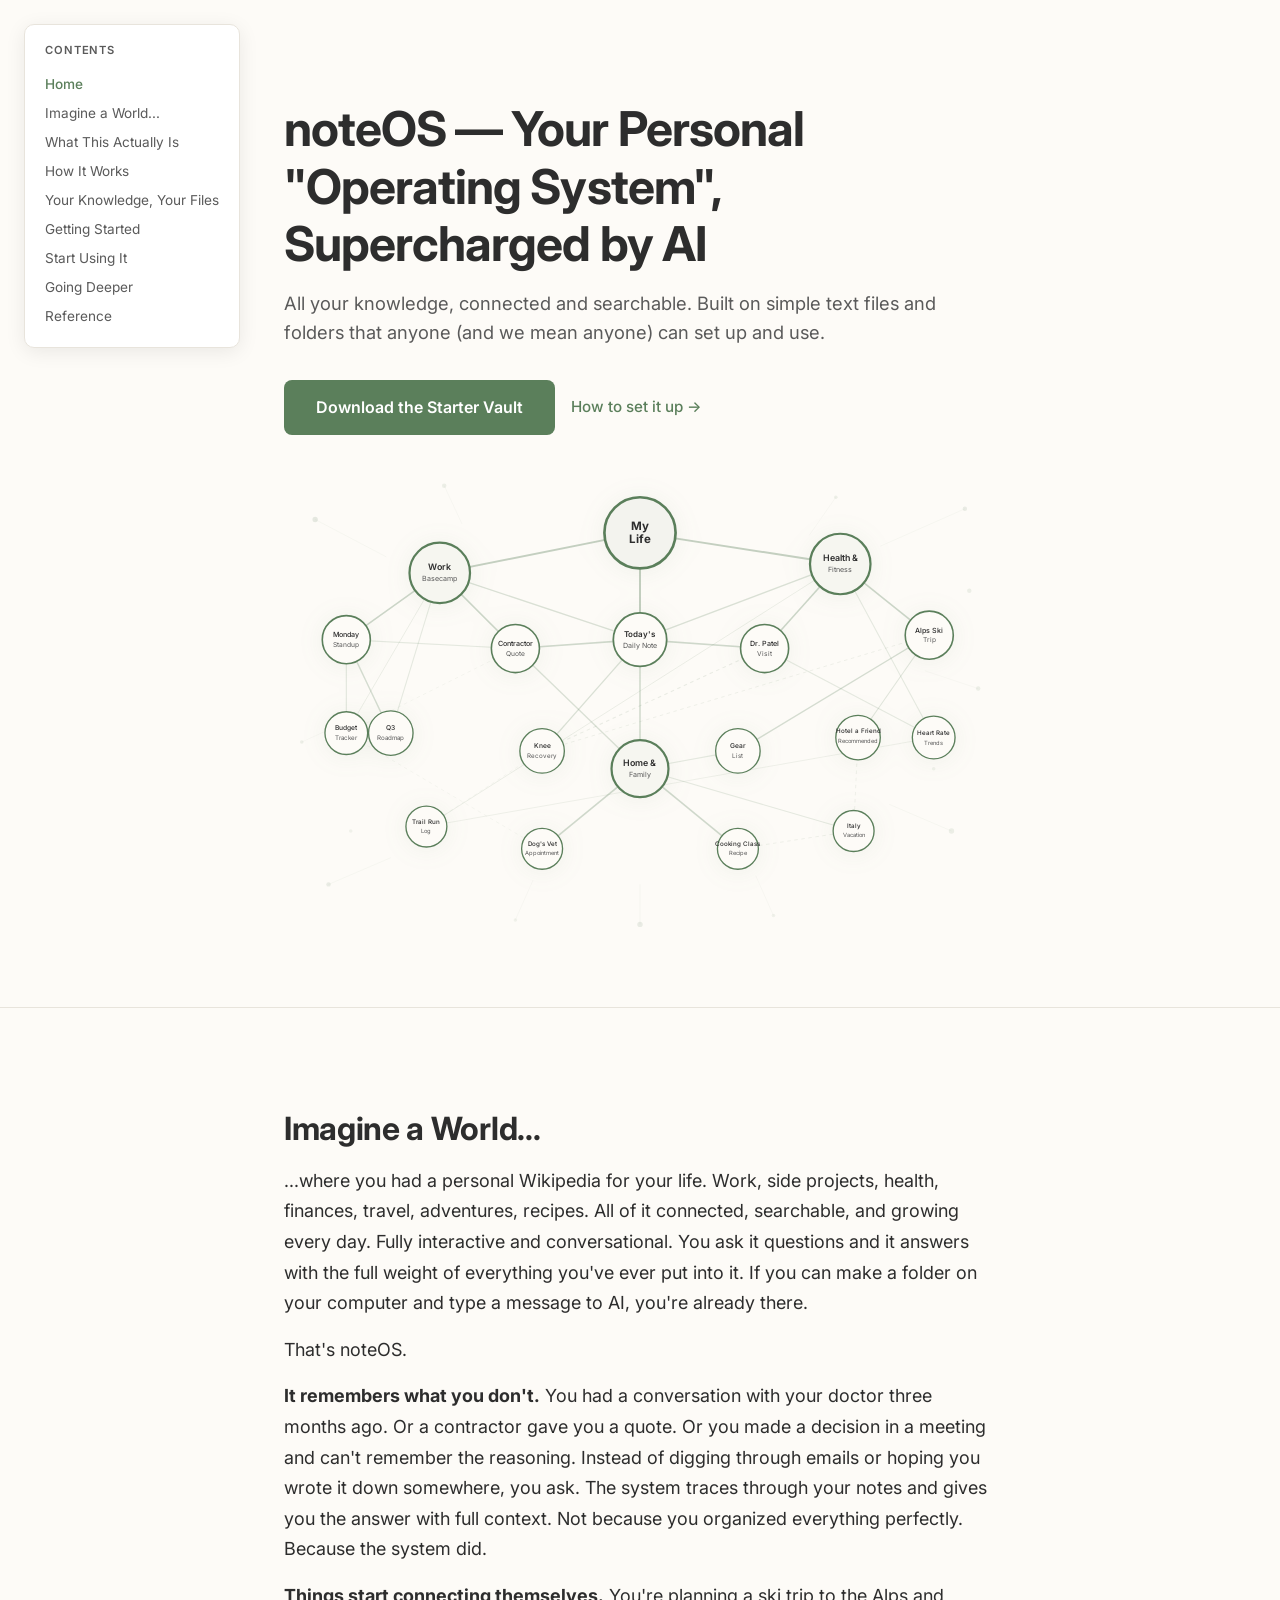
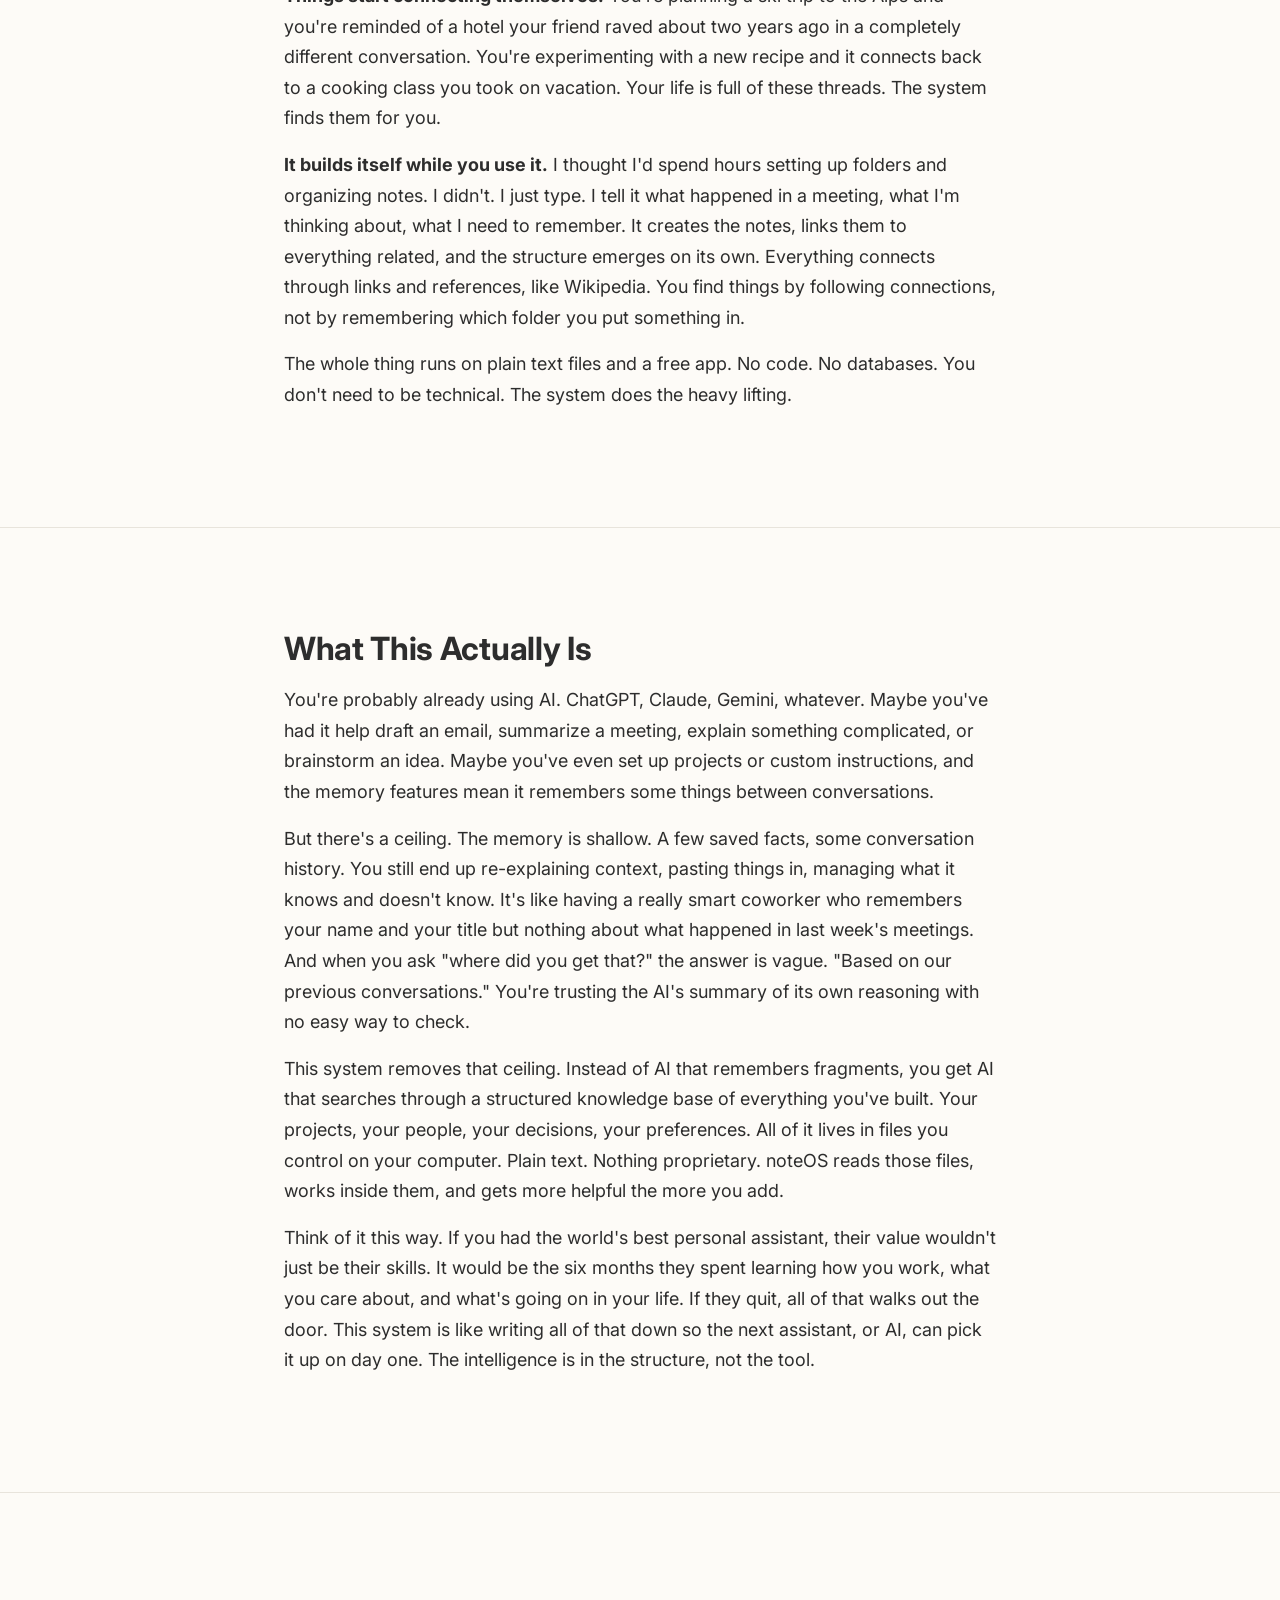
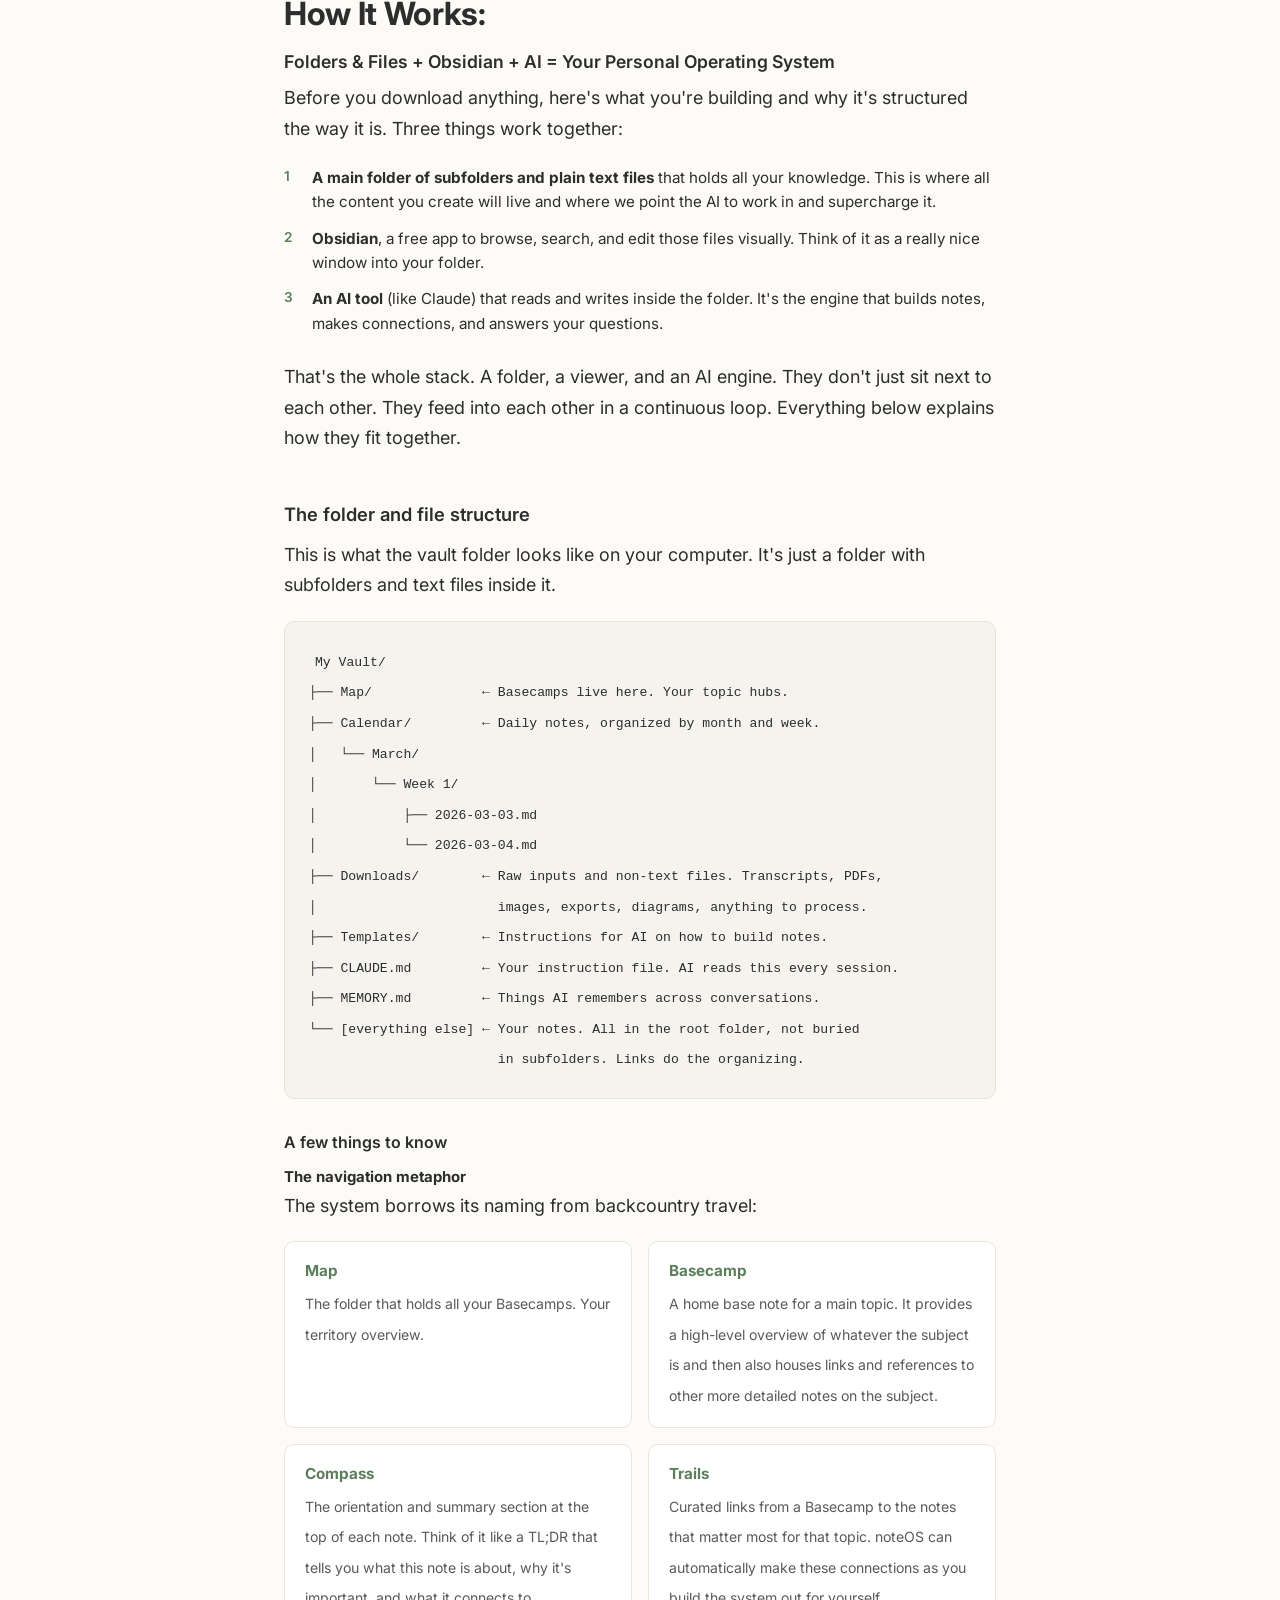
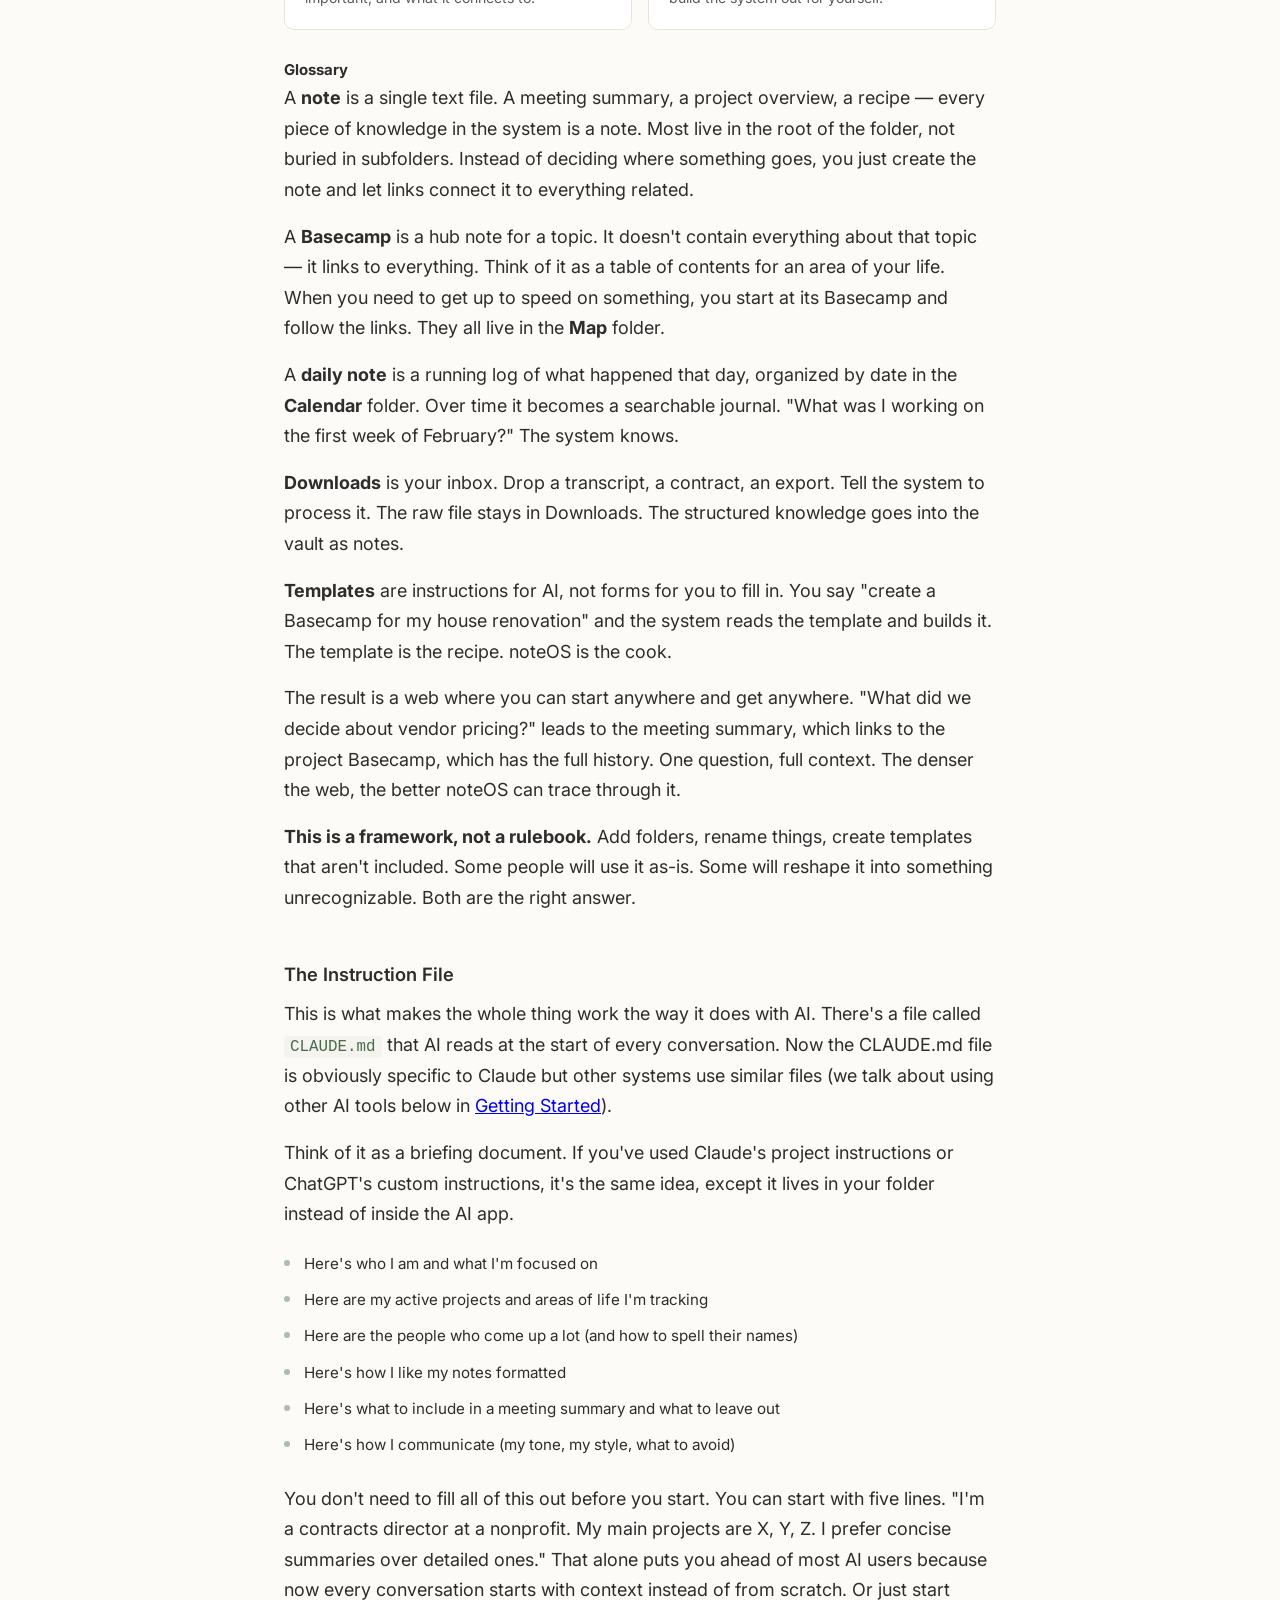
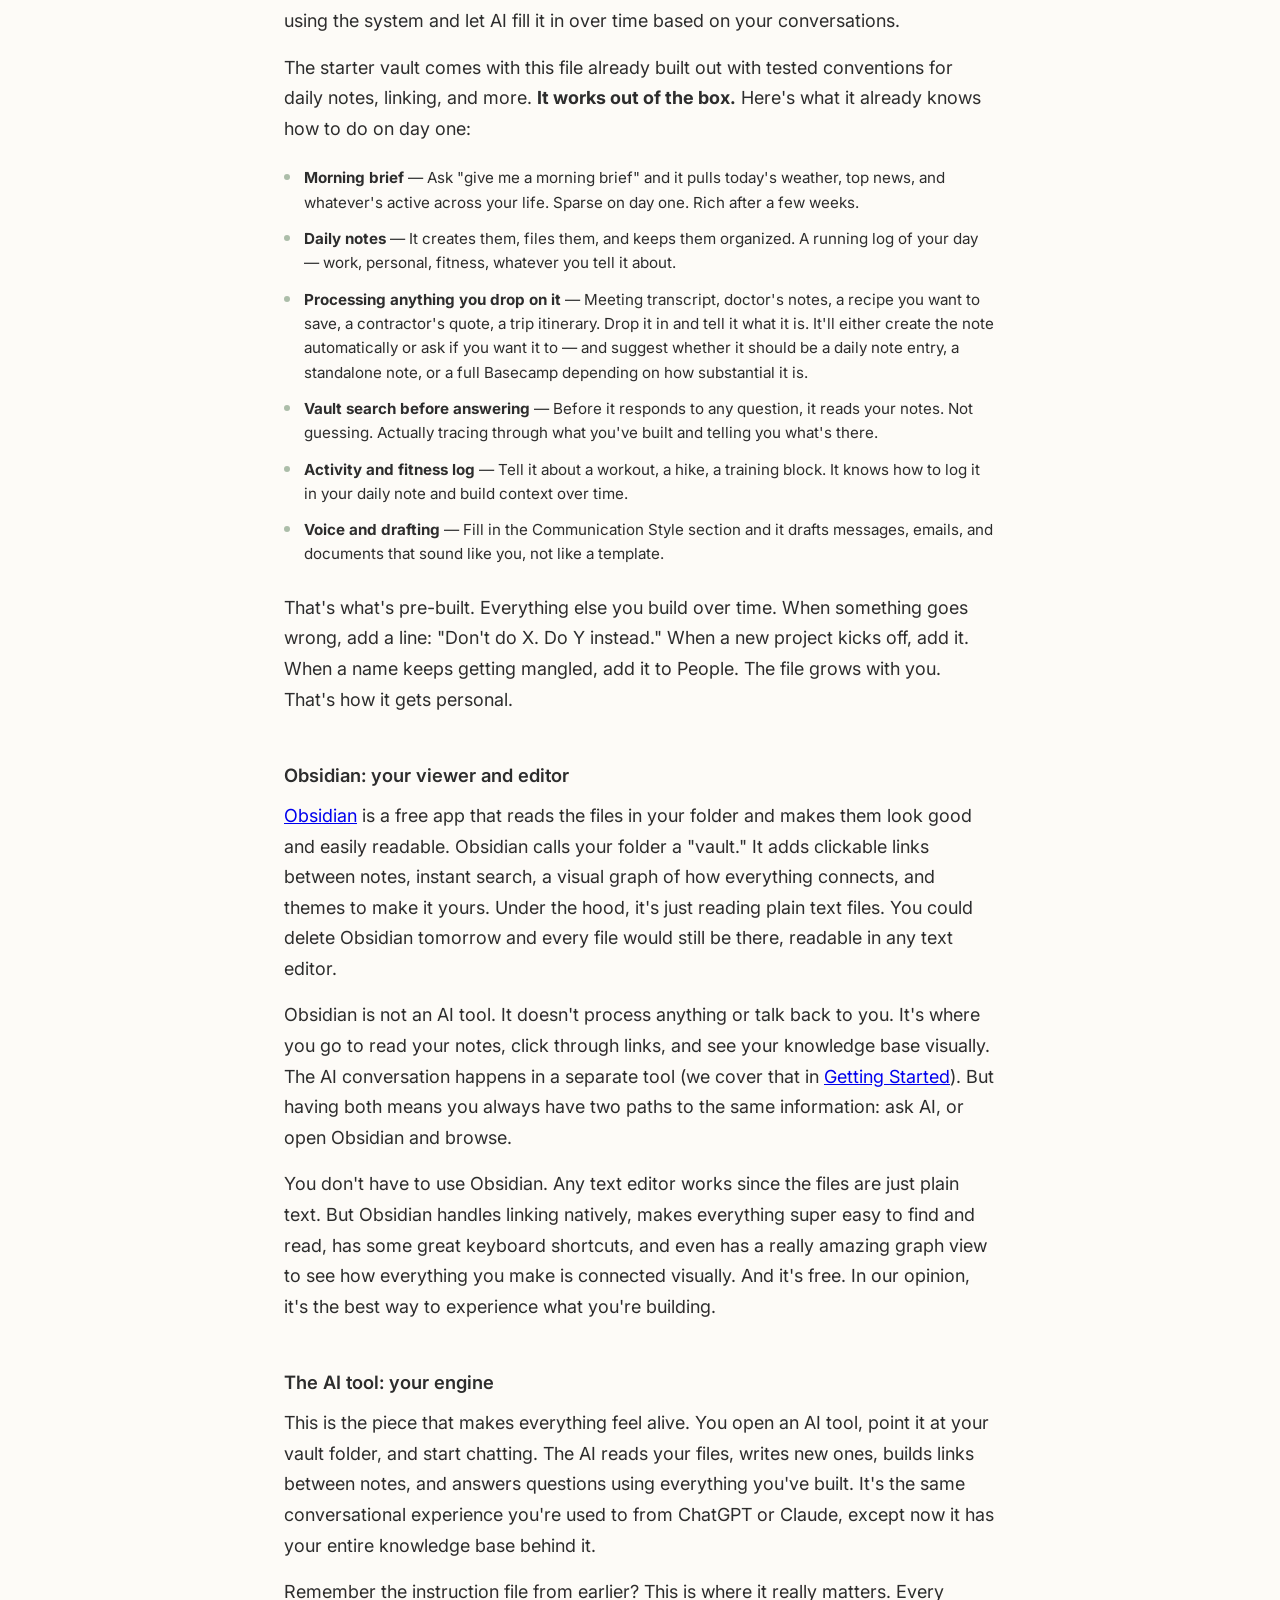
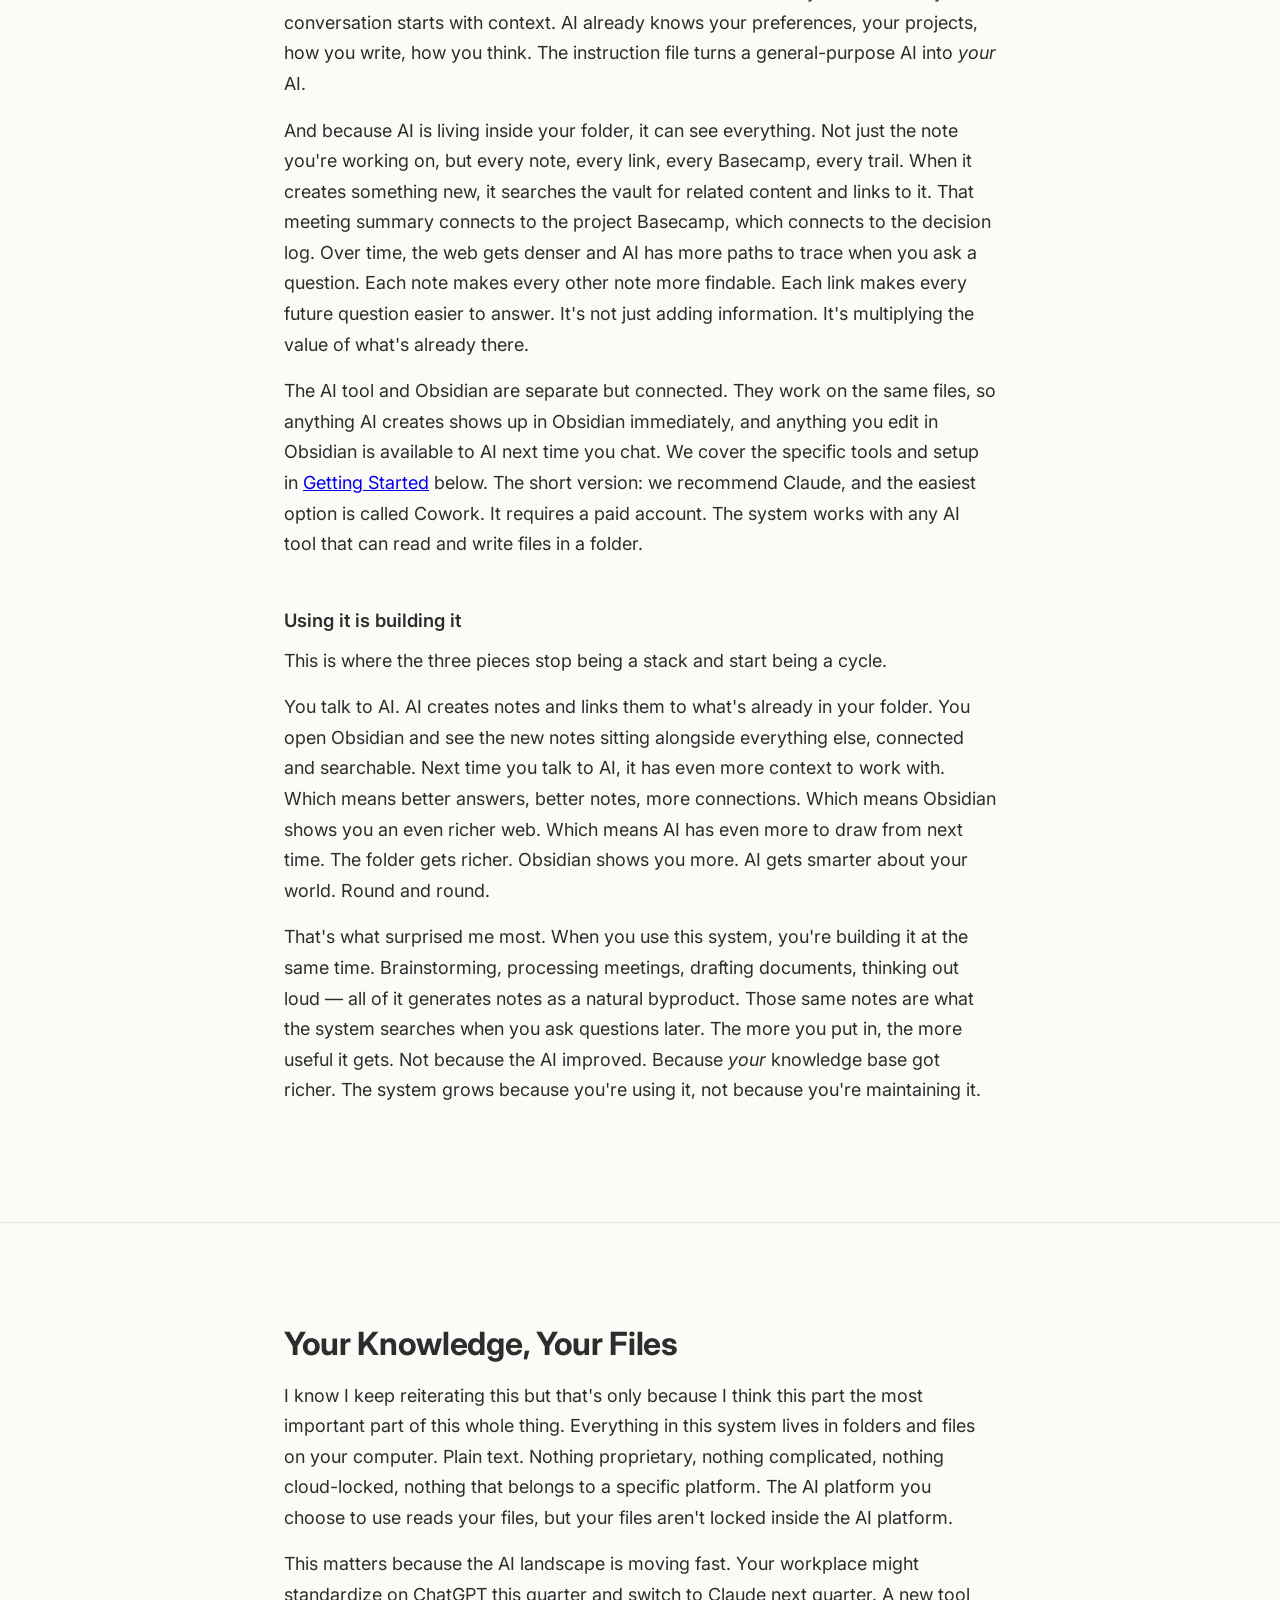
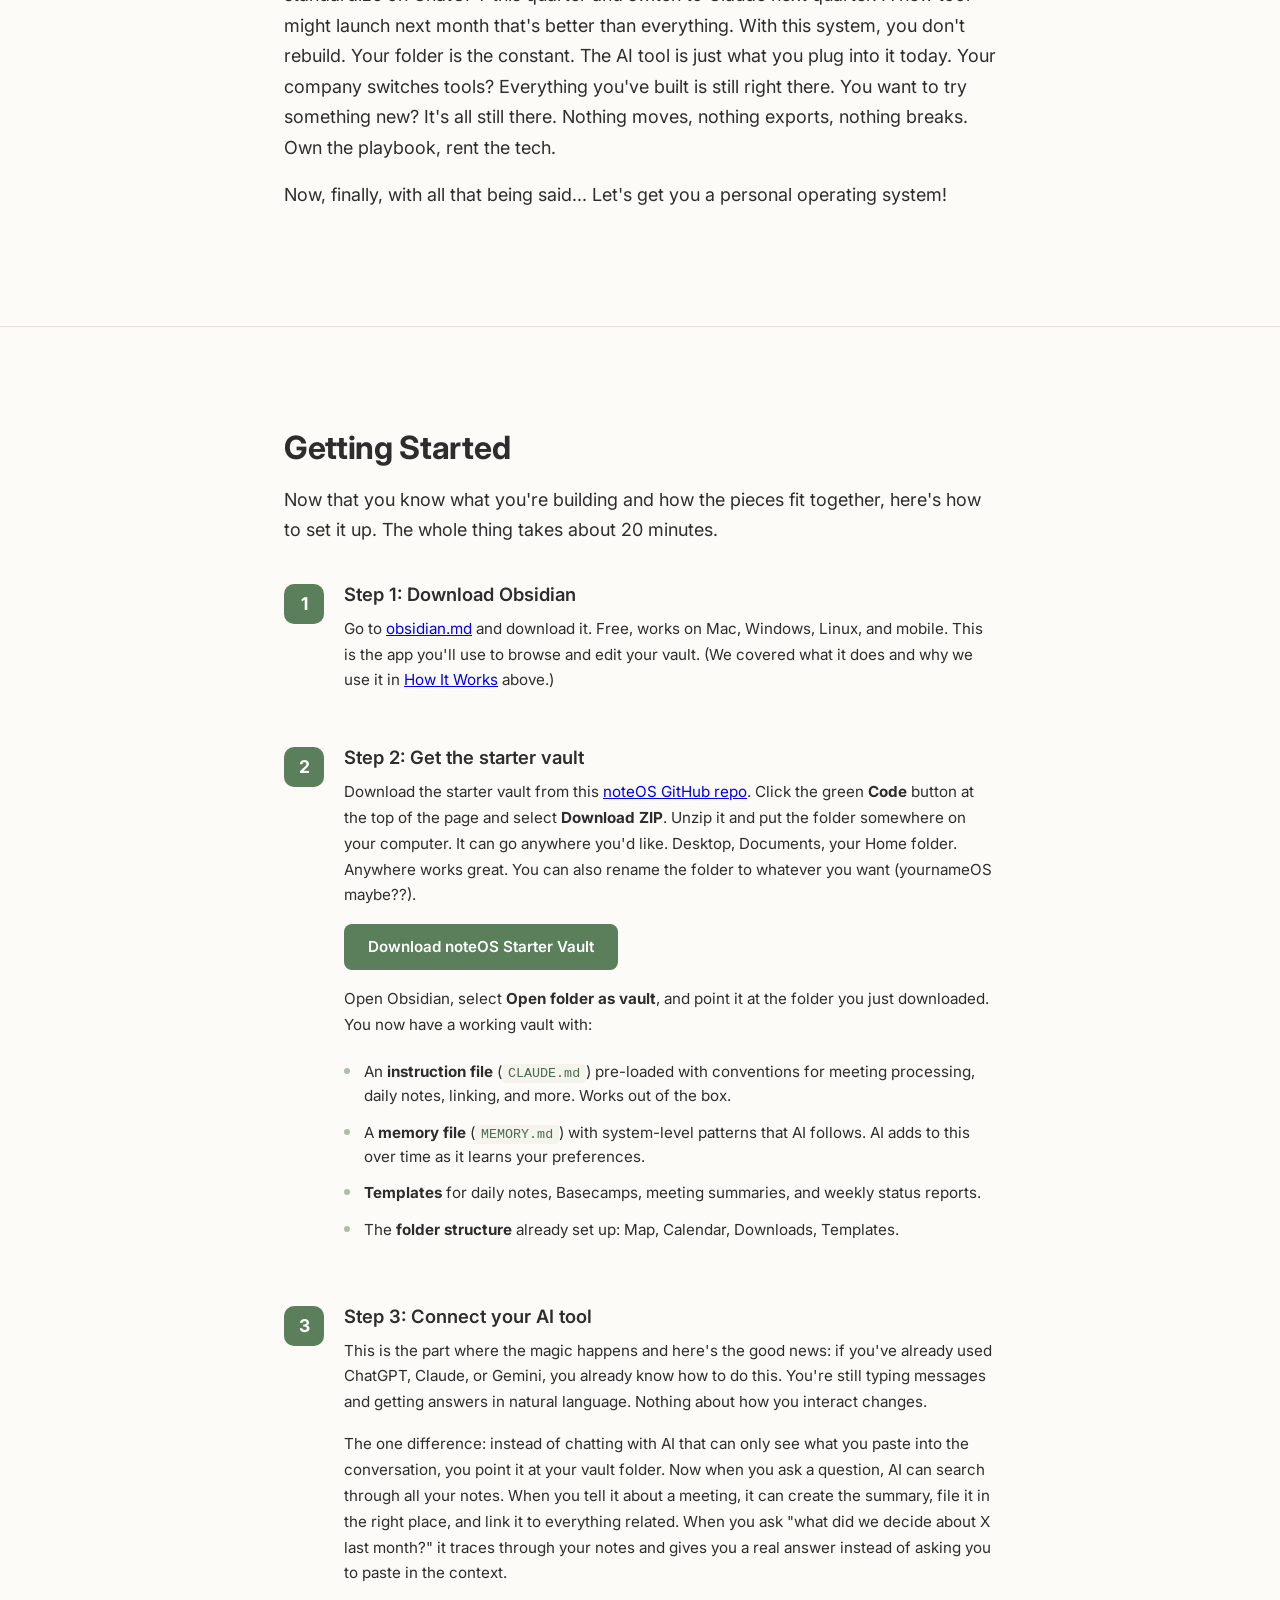
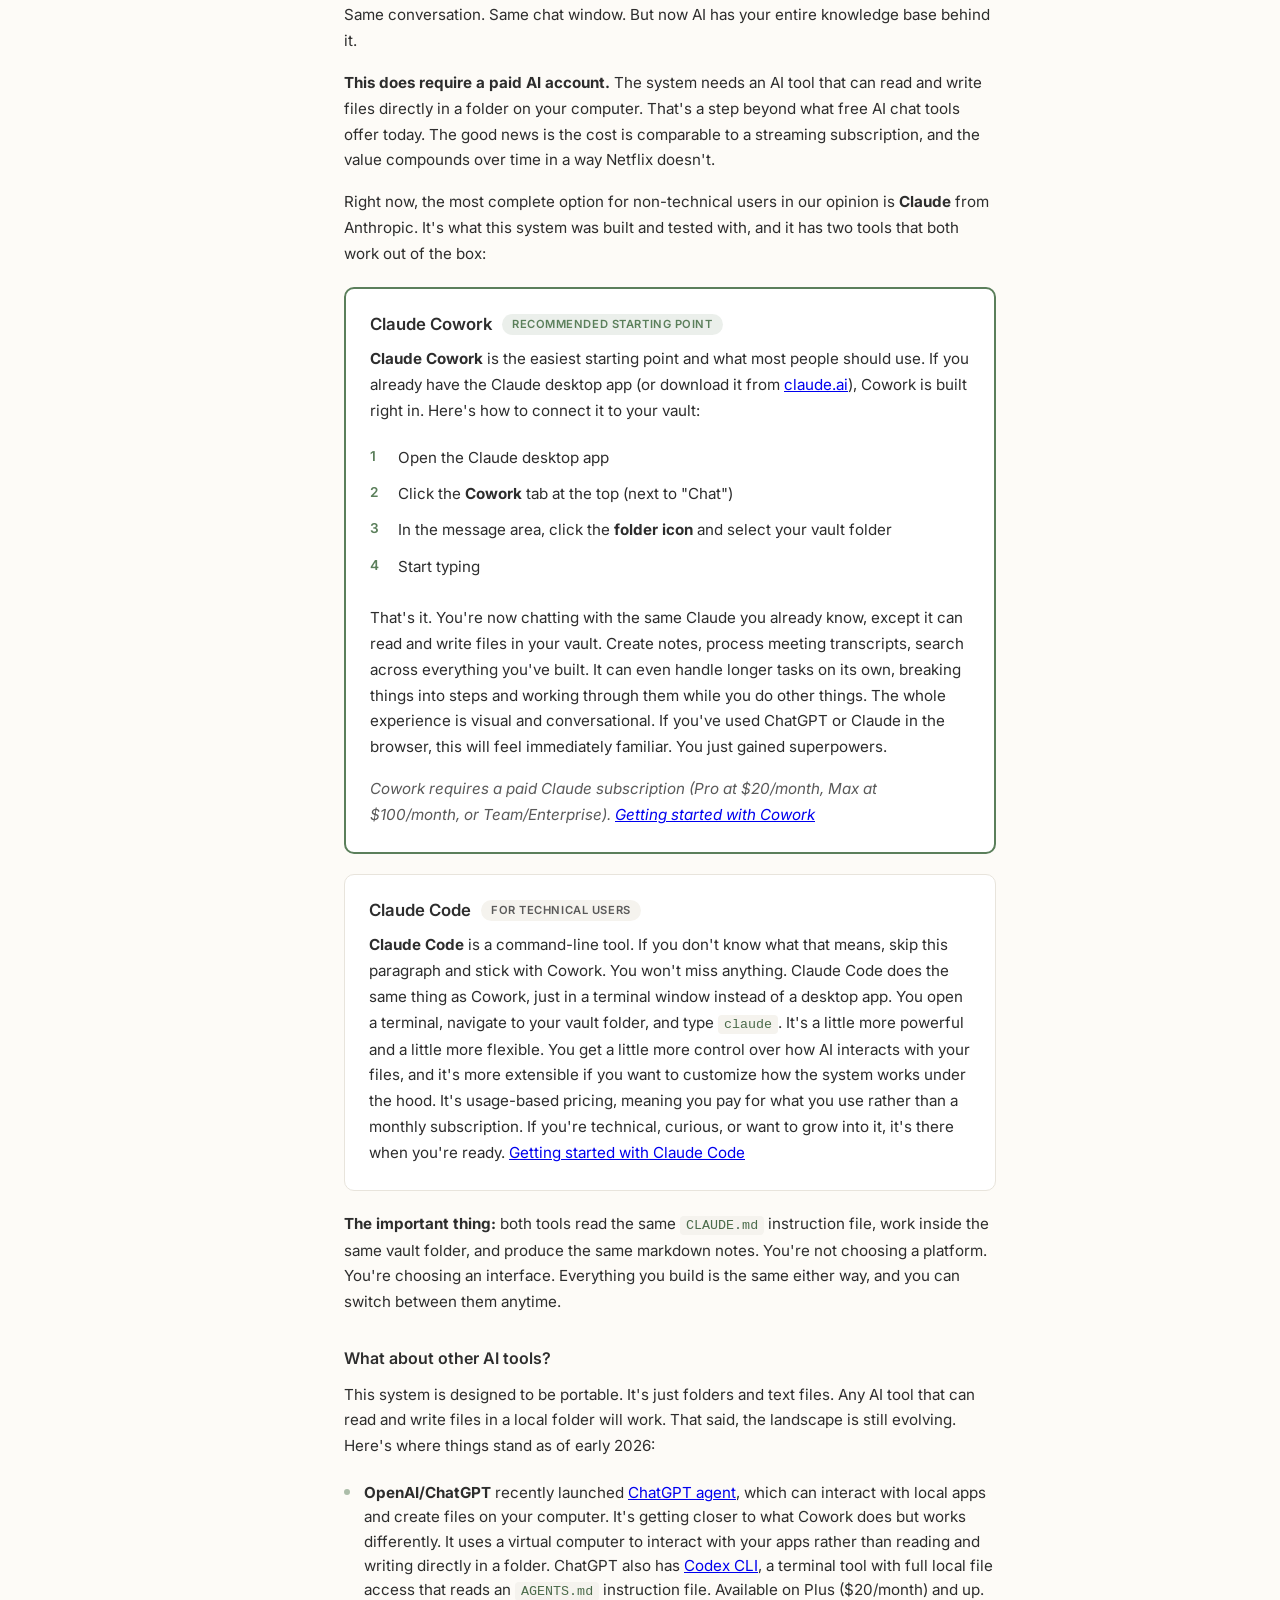
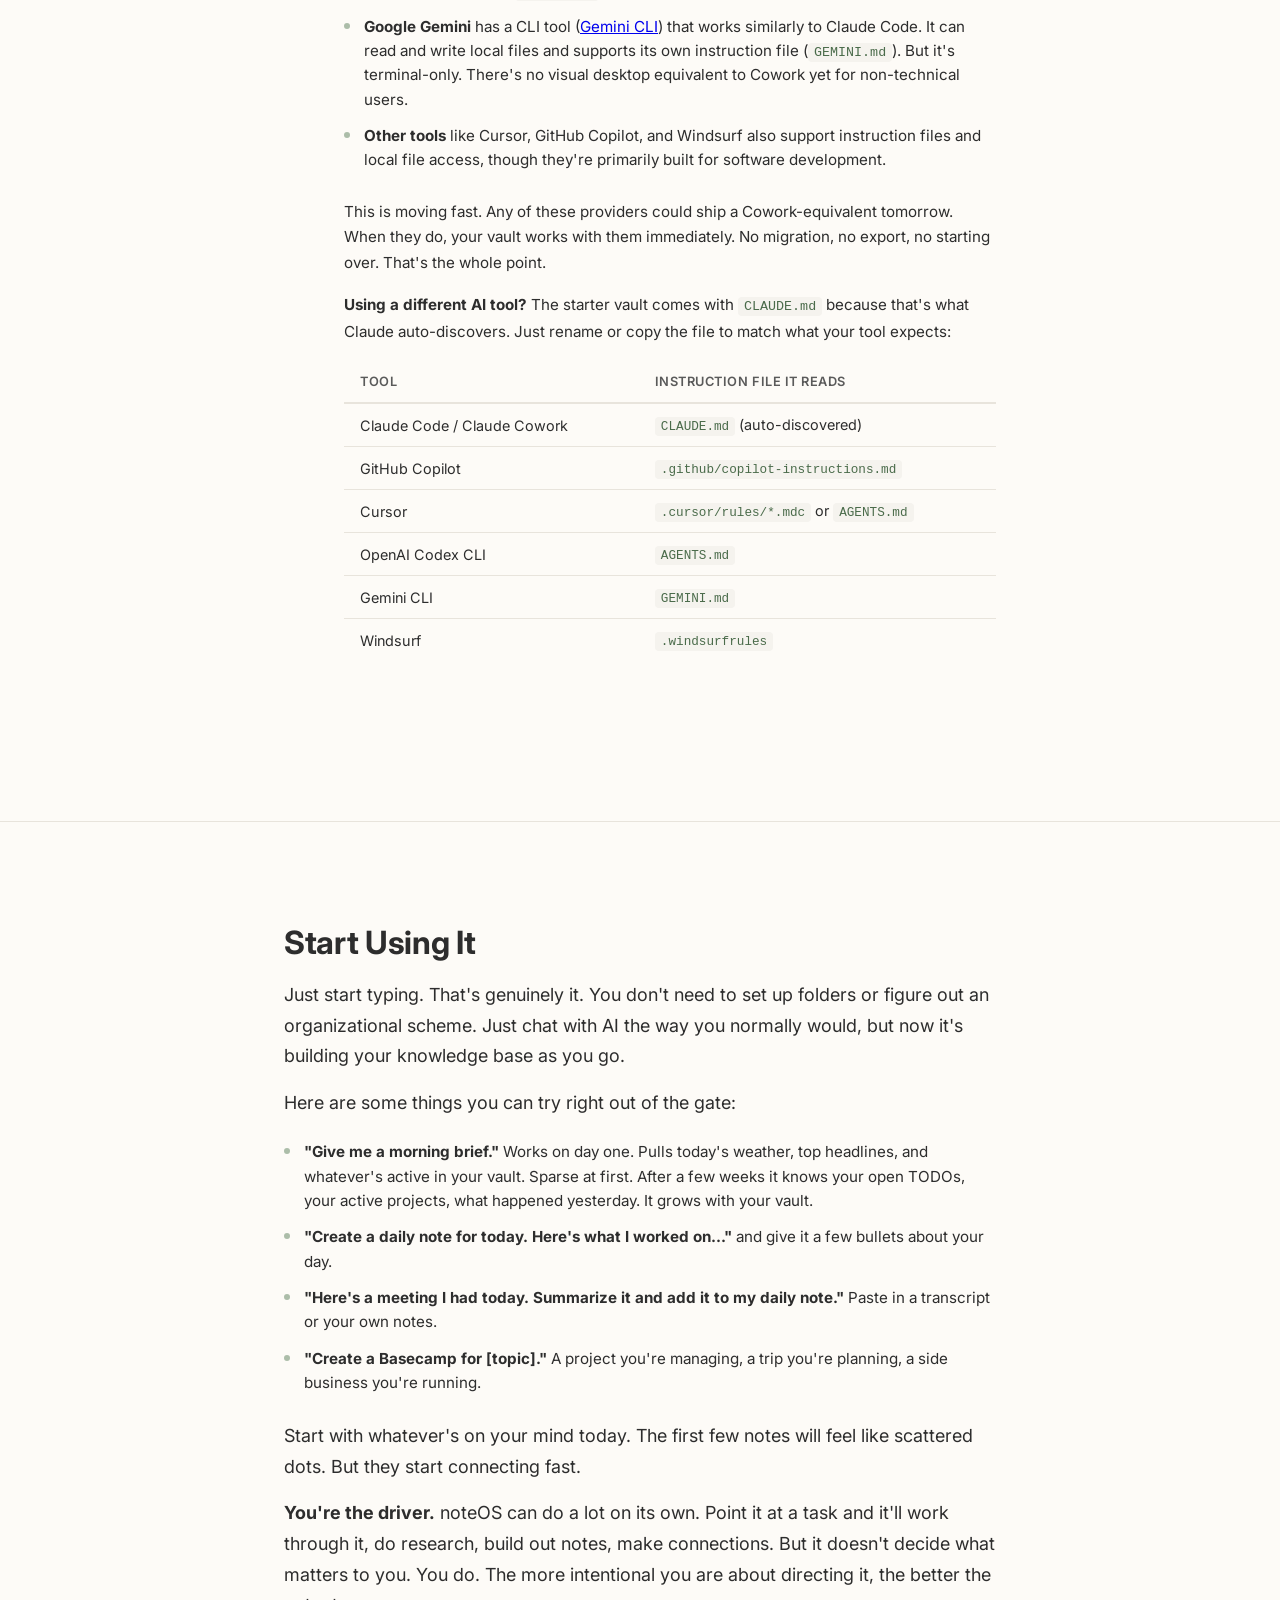
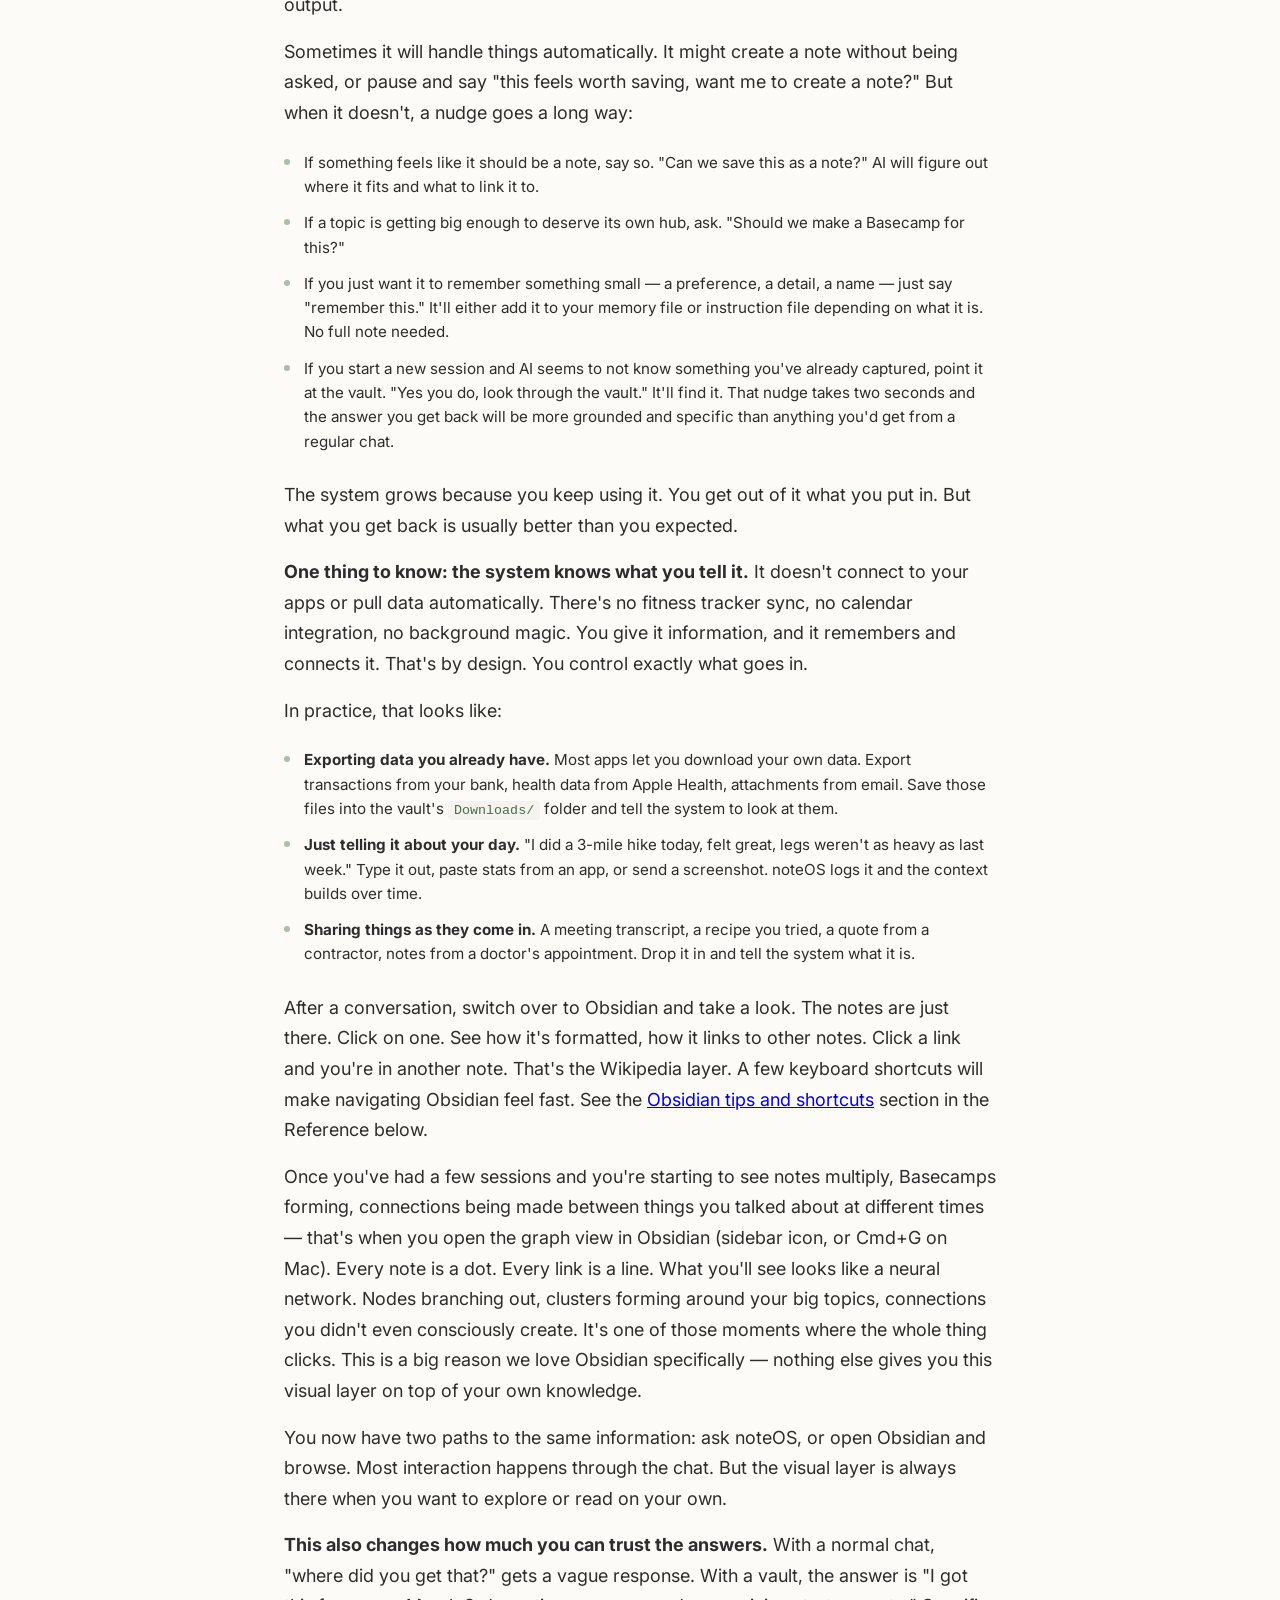
==== index.html @ b31ee730 "Add "remember this" nudge to landing page You're the driver section Mirrors README update.  Co-Autho" ====
<!DOCTYPE html>
<html lang="en">
<head>
    <meta charset="UTF-8">
    <meta name="viewport" content="width=device-width, initial-scale=1.0">
    <title>noteOS — A Personal Operating System Powered by AI</title>
    <meta name="description" content="A starter vault of folders, text files, and AI instructions that connects everything you know. Free. No code. No account needed.">
    <link rel="preconnect" href="https://fonts.googleapis.com">
    <link rel="preconnect" href="https://fonts.gstatic.com" crossorigin>
    <link href="https://fonts.googleapis.com/css2?family=Inter:wght@400;500;600;700&display=swap" rel="stylesheet">
    <link rel="stylesheet" href="styles.css">
</head>
<body>

    <!-- Table of Contents -->
    <nav id="toc" class="toc">
        <button class="toc-toggle" aria-label="Toggle table of contents">
            <svg width="20" height="20" viewBox="0 0 20 20" fill="none" xmlns="http://www.w3.org/2000/svg">
                <line x1="3" y1="5" x2="17" y2="5" stroke="currentColor" stroke-width="2" stroke-linecap="round"/>
                <line x1="3" y1="10" x2="17" y2="10" stroke="currentColor" stroke-width="2" stroke-linecap="round"/>
                <line x1="3" y1="15" x2="17" y2="15" stroke="currentColor" stroke-width="2" stroke-linecap="round"/>
            </svg>
        </button>
        <div class="toc-body">
            <div class="toc-title">Contents</div>
            <a href="#hero" class="toc-link active">Home</a>
            <a href="#imagine" class="toc-link">Imagine a World...</a>
            <a href="#what" class="toc-link">What This Actually Is</a>
            <a href="#how" class="toc-link">How It Works</a>
            <a href="#ownership" class="toc-link">Your Knowledge, Your Files</a>
            <a href="#getting-started" class="toc-link">Getting Started</a>
            <a href="#start-using" class="toc-link">Start Using It</a>
            <a href="#going-deeper" class="toc-link">Going Deeper</a>
            <a href="#reference" class="toc-link">Reference</a>
        </div>
    </nav>

    <!-- Hero -->
    <section id="hero">
        <div class="container hero-content">
            <h1>noteOS — Your Personal "Operating System", Supercharged by AI</h1>
            <p class="subhead">All your knowledge, connected and searchable. Built on simple text files and folders that anyone (and we mean anyone) can set up and use.</p>
            <div class="cta-group">
                <a href="https://github.com/BOOMCHOPALAKA/noteOS/archive/refs/heads/main.zip" class="btn-primary">Download the Starter Vault</a>
                <a href="#getting-started" class="btn-secondary">How to set it up &rarr;</a>
            </div>
        </div>
        <!-- Knowledge graph illustration -->
        <div class="hero-graph">
            <svg viewBox="0 0 800 520" fill="none" xmlns="http://www.w3.org/2000/svg" class="graph-svg">
                <defs>
                    <filter id="glow" x="-50%" y="-50%" width="200%" height="200%">
                        <feGaussianBlur stdDeviation="3" result="blur"/>
                        <feMerge><feMergeNode in="blur"/><feMergeNode in="SourceGraphic"/></feMerge>
                    </filter>
                </defs>

                <!-- Background ambient dots -->
                <circle cx="35" cy="50" r="3" fill="#5B7F5B" opacity="0.15" class="ambient-dot"/>
                <circle cx="765" cy="38" r="2.5" fill="#5B7F5B" opacity="0.12" class="ambient-dot"/>
                <circle cx="750" cy="400" r="3" fill="#5B7F5B" opacity="0.1" class="ambient-dot"/>
                <circle cx="50" cy="460" r="2.5" fill="#5B7F5B" opacity="0.12" class="ambient-dot"/>
                <circle cx="20" cy="300" r="2" fill="#5B7F5B" opacity="0.1" class="ambient-dot"/>
                <circle cx="780" cy="240" r="2.5" fill="#5B7F5B" opacity="0.1" class="ambient-dot"/>
                <circle cx="400" cy="505" r="3" fill="#5B7F5B" opacity="0.12" class="ambient-dot"/>
                <circle cx="620" cy="25" r="2" fill="#5B7F5B" opacity="0.1" class="ambient-dot"/>
                <circle cx="180" cy="12" r="2.5" fill="#5B7F5B" opacity="0.1" class="ambient-dot"/>
                <circle cx="75" cy="400" r="2" fill="#5B7F5B" opacity="0.08" class="ambient-dot"/>
                <circle cx="730" cy="330" r="2" fill="#5B7F5B" opacity="0.08" class="ambient-dot"/>
                <circle cx="550" cy="495" r="2" fill="#5B7F5B" opacity="0.08" class="ambient-dot"/>
                <circle cx="260" cy="500" r="2" fill="#5B7F5B" opacity="0.08" class="ambient-dot"/>
                <circle cx="770" cy="130" r="2.5" fill="#5B7F5B" opacity="0.1" class="ambient-dot"/>

                <!-- Ghost connections from ambient dots -->
                <line x1="35" y1="50" x2="115" y2="92" stroke="#5B7F5B" stroke-width="0.8" opacity="0.06"/>
                <line x1="765" y1="38" x2="670" y2="80" stroke="#5B7F5B" stroke-width="0.8" opacity="0.06"/>
                <line x1="750" y1="400" x2="680" y2="370" stroke="#5B7F5B" stroke-width="0.8" opacity="0.06"/>
                <line x1="50" y1="460" x2="120" y2="430" stroke="#5B7F5B" stroke-width="0.8" opacity="0.06"/>
                <line x1="20" y1="300" x2="75" y2="275" stroke="#5B7F5B" stroke-width="0.8" opacity="0.05"/>
                <line x1="780" y1="240" x2="720" y2="220" stroke="#5B7F5B" stroke-width="0.8" opacity="0.05"/>
                <line x1="400" y1="505" x2="400" y2="460" stroke="#5B7F5B" stroke-width="0.8" opacity="0.06"/>
                <line x1="180" y1="12" x2="200" y2="55" stroke="#5B7F5B" stroke-width="0.8" opacity="0.05"/>
                <line x1="620" y1="25" x2="590" y2="68" stroke="#5B7F5B" stroke-width="0.8" opacity="0.05"/>
                <line x1="550" y1="495" x2="530" y2="450" stroke="#5B7F5B" stroke-width="0.8" opacity="0.05"/>
                <line x1="260" y1="500" x2="280" y2="455" stroke="#5B7F5B" stroke-width="0.8" opacity="0.05"/>

                <!-- ============ CONNECTIONS ============ -->
                <!--
                  Node positions reference:
                  My Life: 400,65 | Work Basecamp: 175,110 | Health & Fitness: 625,100
                  Home & Family: 400,330 | Today's Daily Note: 400,185
                  Monday Standup: 70,185 | Contractor Quote: 260,195
                  Dr. Patel Visit: 540,195 | Alps Ski Trip: 725,180
                  Budget Tracker: 70,290 | Q3 Roadmap: 120,290
                  Knee Recovery: 290,310 | Gear List: 510,310
                  Hotel a Friend Recommended: 645,295 | Heart Rate Trends: 730,295
                  Trail Run Log: 160,395 | Dog's Vet Appointment: 290,420
                  Cooking Class Recipe: 510,420 | Italy Vacation: 640,400
                -->

                <!-- Hub-to-hub (thickest) -->
                <!-- My Life → Work Basecamp -->
                <line x1="400" y1="65" x2="175" y2="110" stroke="#5B7F5B" stroke-width="2.2" opacity="0.35" class="graph-line"/>
                <!-- My Life → Health & Fitness -->
                <line x1="400" y1="65" x2="625" y2="100" stroke="#5B7F5B" stroke-width="2.2" opacity="0.35" class="graph-line"/>
                <!-- My Life → Today's Daily Note -->
                <line x1="400" y1="65" x2="400" y2="185" stroke="#5B7F5B" stroke-width="2" opacity="0.3" class="graph-line"/>
                <!-- My Life → Home & Family -->
                <line x1="400" y1="65" x2="400" y2="330" stroke="#5B7F5B" stroke-width="1.5" opacity="0.18" class="graph-line"/>

                <!-- Work cluster -->
                <!-- Work → Monday Standup -->
                <line x1="175" y1="110" x2="70" y2="185" stroke="#5B7F5B" stroke-width="1.8" opacity="0.3" class="graph-line"/>
                <!-- Work → Contractor Quote -->
                <line x1="175" y1="110" x2="260" y2="195" stroke="#5B7F5B" stroke-width="1.8" opacity="0.3" class="graph-line"/>
                <!-- Work → Today's Daily Note -->
                <line x1="175" y1="110" x2="400" y2="185" stroke="#5B7F5B" stroke-width="1.5" opacity="0.22" class="graph-line"/>
                <!-- Work → Q3 Roadmap -->
                <line x1="175" y1="110" x2="120" y2="290" stroke="#5B7F5B" stroke-width="1.2" opacity="0.15" class="graph-line"/>
                <!-- Work → Budget Tracker -->
                <line x1="175" y1="110" x2="70" y2="290" stroke="#5B7F5B" stroke-width="1" opacity="0.12" class="graph-line"/>
                <!-- Monday Standup → Q3 Roadmap (discussed at standup) -->
                <line x1="70" y1="185" x2="120" y2="290" stroke="#5B7F5B" stroke-width="1.5" opacity="0.25" class="graph-line"/>
                <!-- Monday Standup → Contractor Quote (office renovation update) -->
                <line x1="70" y1="185" x2="260" y2="195" stroke="#5B7F5B" stroke-width="1.2" opacity="0.15" class="graph-line"/>
                <!-- Monday Standup → Budget Tracker (budget review in standup) -->
                <line x1="70" y1="185" x2="70" y2="290" stroke="#5B7F5B" stroke-width="1.2" opacity="0.18" class="graph-line"/>
                <!-- Budget Tracker → Q3 Roadmap (budget informs roadmap) -->
                <line x1="70" y1="290" x2="120" y2="290" stroke="#5B7F5B" stroke-width="1.2" opacity="0.18" class="graph-line"/>

                <!-- Health & Fitness cluster -->
                <!-- Health → Alps Ski Trip -->
                <line x1="625" y1="100" x2="725" y2="180" stroke="#5B7F5B" stroke-width="1.8" opacity="0.3" class="graph-line"/>
                <!-- Health → Dr. Patel Visit -->
                <line x1="625" y1="100" x2="540" y2="195" stroke="#5B7F5B" stroke-width="1.8" opacity="0.3" class="graph-line"/>
                <!-- Health → Today's Daily Note -->
                <line x1="625" y1="100" x2="400" y2="185" stroke="#5B7F5B" stroke-width="1.5" opacity="0.22" class="graph-line"/>
                <!-- Health → Heart Rate Trends -->
                <line x1="625" y1="100" x2="730" y2="295" stroke="#5B7F5B" stroke-width="1.2" opacity="0.15" class="graph-line"/>
                <!-- Health → Trail Run Log -->
                <line x1="625" y1="100" x2="160" y2="395" stroke="#5B7F5B" stroke-width="1" opacity="0.12" class="graph-line"/>
                <!-- Trail Run Log → Heart Rate Trends (HR data from runs) -->
                <line x1="160" y1="395" x2="730" y2="295" stroke="#5B7F5B" stroke-width="1" opacity="0.1" class="graph-line"/>
                <!-- Alps Ski Trip → Gear List (packing for the trip) -->
                <line x1="725" y1="180" x2="510" y2="310" stroke="#5B7F5B" stroke-width="1.5" opacity="0.25" class="graph-line"/>
                <!-- Alps Ski Trip → Hotel a Friend Recommended (friend's tip for the trip) -->
                <line x1="725" y1="180" x2="645" y2="295" stroke="#5B7F5B" stroke-width="1.2" opacity="0.18" class="graph-line"/>
                <!-- Heart Rate Trends → Dr. Patel Visit (shared health data at appointment) -->
                <line x1="730" y1="295" x2="540" y2="195" stroke="#5B7F5B" stroke-width="1.2" opacity="0.15" class="graph-line"/>

                <!-- Center / daily note connections -->
                <!-- Today's Daily Note → Contractor Quote -->
                <line x1="400" y1="185" x2="260" y2="195" stroke="#5B7F5B" stroke-width="1.8" opacity="0.28" class="graph-line"/>
                <!-- Today's Daily Note → Dr. Patel Visit -->
                <line x1="400" y1="185" x2="540" y2="195" stroke="#5B7F5B" stroke-width="1.8" opacity="0.28" class="graph-line"/>
                <!-- Today's Daily Note → Knee Recovery -->
                <line x1="400" y1="185" x2="290" y2="310" stroke="#5B7F5B" stroke-width="1.5" opacity="0.22" class="graph-line"/>
                <!-- Today's Daily Note → Home & Family -->
                <line x1="400" y1="185" x2="400" y2="330" stroke="#5B7F5B" stroke-width="1.2" opacity="0.18" class="graph-line"/>

                <!-- Home & Family hub -->
                <!-- Home & Family → Dog's Vet Appointment -->
                <line x1="400" y1="330" x2="290" y2="420" stroke="#5B7F5B" stroke-width="1.8" opacity="0.28" class="graph-line"/>
                <!-- Home & Family → Cooking Class Recipe -->
                <line x1="400" y1="330" x2="510" y2="420" stroke="#5B7F5B" stroke-width="1.8" opacity="0.28" class="graph-line"/>
                <!-- Home & Family → Contractor Quote (home renovation) -->
                <line x1="400" y1="330" x2="260" y2="195" stroke="#5B7F5B" stroke-width="1.5" opacity="0.22" class="graph-line"/>
                <!-- Home & Family → Italy Vacation -->
                <line x1="400" y1="330" x2="640" y2="400" stroke="#5B7F5B" stroke-width="1.2" opacity="0.15" class="graph-line"/>
                <!-- Home & Family → Gear List -->
                <line x1="400" y1="330" x2="510" y2="310" stroke="#5B7F5B" stroke-width="1.2" opacity="0.15" class="graph-line"/>

                <!-- Meaningful cross-connections (dashed) -->
                <!-- Dr. Patel Visit → Knee Recovery (doctor treating the knee) -->
                <line x1="540" y1="195" x2="290" y2="310" stroke="#5B7F5B" stroke-width="1.2" opacity="0.12" class="graph-line cross-link" stroke-dasharray="4 4"/>
                <!-- Alps Ski Trip → Knee Recovery (skiing injury) -->
                <line x1="725" y1="180" x2="290" y2="310" stroke="#5B7F5B" stroke-width="1" opacity="0.1" class="graph-line cross-link" stroke-dasharray="4 4"/>
                <!-- Cooking Class Recipe → Italy Vacation (learned to cook there) -->
                <line x1="510" y1="420" x2="640" y2="400" stroke="#5B7F5B" stroke-width="1" opacity="0.1" class="graph-line cross-link" stroke-dasharray="4 4"/>
                <!-- Italy Vacation → Hotel a Friend Recommended (friend's hotel for the trip) -->
                <line x1="640" y1="400" x2="645" y2="295" stroke="#5B7F5B" stroke-width="1" opacity="0.1" class="graph-line cross-link" stroke-dasharray="4 4"/>
                <!-- Contractor Quote → Budget Tracker (project cost tracking) -->
                <line x1="260" y1="195" x2="70" y2="290" stroke="#5B7F5B" stroke-width="0.8" opacity="0.08" class="graph-line cross-link" stroke-dasharray="4 4"/>
                <!-- Dog's Vet Appointment → Budget Tracker (vet bills) -->
                <line x1="290" y1="420" x2="70" y2="290" stroke="#5B7F5B" stroke-width="0.8" opacity="0.08" class="graph-line cross-link" stroke-dasharray="4 4"/>
                <!-- Knee Recovery → Trail Run Log (tracking recovery runs) -->
                <line x1="290" y1="310" x2="160" y2="395" stroke="#5B7F5B" stroke-width="0.8" opacity="0.08" class="graph-line cross-link" stroke-dasharray="4 4"/>

                <!-- ============ NODES ============ -->

                <!-- MY LIFE (center top, main hub) -->
                <g class="graph-node hub-node" data-node="hub">
                    <circle cx="400" cy="65" r="40" fill="#FDFBF7" stroke="#5B7F5B" stroke-width="3" class="node-ring"/>
                    <circle cx="400" cy="65" r="40" fill="rgba(91, 127, 91, 0.06)"/>
                    <text x="400" y="62" text-anchor="middle" fill="#2D2D2D" font-size="13" font-weight="700" font-family="Inter, sans-serif">My</text>
                    <text x="400" y="76" text-anchor="middle" fill="#2D2D2D" font-size="13" font-weight="700" font-family="Inter, sans-serif">Life</text>
                </g>

                <!-- WORK BASECAMP (left hub) -->
                <g class="graph-node hub-node" data-node="work">
                    <circle cx="175" cy="110" r="34" fill="#FDFBF7" stroke="#5B7F5B" stroke-width="2.5" class="node-ring"/>
                    <circle cx="175" cy="110" r="34" fill="rgba(91, 127, 91, 0.04)"/>
                    <text x="175" y="107" text-anchor="middle" fill="#2D2D2D" font-size="10" font-weight="600" font-family="Inter, sans-serif">Work</text>
                    <text x="175" y="119" text-anchor="middle" fill="#5A5A5A" font-size="8" font-family="Inter, sans-serif">Basecamp</text>
                </g>

                <!-- HEALTH & FITNESS (right hub) -->
                <g class="graph-node hub-node" data-node="health">
                    <circle cx="625" cy="100" r="34" fill="#FDFBF7" stroke="#5B7F5B" stroke-width="2.5" class="node-ring"/>
                    <circle cx="625" cy="100" r="34" fill="rgba(91, 127, 91, 0.04)"/>
                    <text x="625" y="97" text-anchor="middle" fill="#2D2D2D" font-size="10" font-weight="600" font-family="Inter, sans-serif">Health &</text>
                    <text x="625" y="109" text-anchor="middle" fill="#5A5A5A" font-size="8" font-family="Inter, sans-serif">Fitness</text>
                </g>

                <!-- HOME & FAMILY (center bottom hub) -->
                <g class="graph-node hub-node" data-node="home">
                    <circle cx="400" cy="330" r="32" fill="#FDFBF7" stroke="#5B7F5B" stroke-width="2.5" class="node-ring"/>
                    <circle cx="400" cy="330" r="32" fill="rgba(91, 127, 91, 0.04)"/>
                    <text x="400" y="327" text-anchor="middle" fill="#2D2D2D" font-size="10" font-weight="600" font-family="Inter, sans-serif">Home &</text>
                    <text x="400" y="339" text-anchor="middle" fill="#5A5A5A" font-size="8" font-family="Inter, sans-serif">Family</text>
                </g>

                <!-- TODAY (daily note, center) -->
                <g class="graph-node" data-node="today">
                    <circle cx="400" cy="185" r="30" fill="#FDFBF7" stroke="#5B7F5B" stroke-width="2" class="node-ring"/>
                    <text x="400" y="182" text-anchor="middle" fill="#2D2D2D" font-size="9" font-weight="600" font-family="Inter, sans-serif">Today's</text>
                    <text x="400" y="194" text-anchor="middle" fill="#5A5A5A" font-size="8" font-family="Inter, sans-serif">Daily Note</text>
                </g>

                <!-- Monday Standup -->
                <g class="graph-node" data-node="standup">
                    <circle cx="70" cy="185" r="27" fill="#FDFBF7" stroke="#5B7F5B" stroke-width="1.8" class="node-ring"/>
                    <text x="70" y="182" text-anchor="middle" fill="#2D2D2D" font-size="8" font-weight="500" font-family="Inter, sans-serif">Monday</text>
                    <text x="70" y="193" text-anchor="middle" fill="#5A5A5A" font-size="7.5" font-family="Inter, sans-serif">Standup</text>
                </g>

                <!-- Contractor Quote -->
                <g class="graph-node" data-node="contractor">
                    <circle cx="260" cy="195" r="27" fill="#FDFBF7" stroke="#5B7F5B" stroke-width="1.8" class="node-ring"/>
                    <text x="260" y="192" text-anchor="middle" fill="#2D2D2D" font-size="8" font-weight="500" font-family="Inter, sans-serif">Contractor</text>
                    <text x="260" y="203" text-anchor="middle" fill="#5A5A5A" font-size="7.5" font-family="Inter, sans-serif">Quote</text>
                </g>

                <!-- Dr. Patel Visit -->
                <g class="graph-node" data-node="doctor">
                    <circle cx="540" cy="195" r="27" fill="#FDFBF7" stroke="#5B7F5B" stroke-width="1.8" class="node-ring"/>
                    <text x="540" y="192" text-anchor="middle" fill="#2D2D2D" font-size="8" font-weight="500" font-family="Inter, sans-serif">Dr. Patel</text>
                    <text x="540" y="203" text-anchor="middle" fill="#5A5A5A" font-size="7.5" font-family="Inter, sans-serif">Visit</text>
                </g>

                <!-- Alps Ski Trip -->
                <g class="graph-node" data-node="alps">
                    <circle cx="725" cy="180" r="27" fill="#FDFBF7" stroke="#5B7F5B" stroke-width="1.8" class="node-ring"/>
                    <text x="725" y="177" text-anchor="middle" fill="#2D2D2D" font-size="8" font-weight="500" font-family="Inter, sans-serif">Alps Ski</text>
                    <text x="725" y="188" text-anchor="middle" fill="#5A5A5A" font-size="7.5" font-family="Inter, sans-serif">Trip</text>
                </g>

                <!-- Budget Tracker (new, far left) -->
                <g class="graph-node" data-node="budget">
                    <circle cx="70" cy="290" r="24" fill="#FDFBF7" stroke="#5B7F5B" stroke-width="1.5" class="node-ring"/>
                    <text x="70" y="287" text-anchor="middle" fill="#2D2D2D" font-size="7.5" font-weight="500" font-family="Inter, sans-serif">Budget</text>
                    <text x="70" y="298" text-anchor="middle" fill="#5A5A5A" font-size="7" font-family="Inter, sans-serif">Tracker</text>
                </g>

                <!-- Q3 Roadmap -->
                <g class="graph-node" data-node="roadmap">
                    <circle cx="120" cy="290" r="25" fill="#FDFBF7" stroke="#5B7F5B" stroke-width="1.5" class="node-ring"/>
                    <text x="120" y="287" text-anchor="middle" fill="#2D2D2D" font-size="7.5" font-weight="500" font-family="Inter, sans-serif">Q3</text>
                    <text x="120" y="298" text-anchor="middle" fill="#5A5A5A" font-size="7" font-family="Inter, sans-serif">Roadmap</text>
                </g>

                <!-- Knee Recovery -->
                <g class="graph-node" data-node="knee">
                    <circle cx="290" cy="310" r="25" fill="#FDFBF7" stroke="#5B7F5B" stroke-width="1.5" class="node-ring"/>
                    <text x="290" y="307" text-anchor="middle" fill="#2D2D2D" font-size="7.5" font-weight="500" font-family="Inter, sans-serif">Knee</text>
                    <text x="290" y="318" text-anchor="middle" fill="#5A5A5A" font-size="7" font-family="Inter, sans-serif">Recovery</text>
                </g>

                <!-- Gear List -->
                <g class="graph-node" data-node="gear">
                    <circle cx="510" cy="310" r="25" fill="#FDFBF7" stroke="#5B7F5B" stroke-width="1.5" class="node-ring"/>
                    <text x="510" y="307" text-anchor="middle" fill="#2D2D2D" font-size="7.5" font-weight="500" font-family="Inter, sans-serif">Gear</text>
                    <text x="510" y="318" text-anchor="middle" fill="#5A5A5A" font-size="7" font-family="Inter, sans-serif">List</text>
                </g>

                <!-- Hotel a Friend Recommended -->
                <g class="graph-node" data-node="hotel">
                    <circle cx="645" cy="295" r="25" fill="#FDFBF7" stroke="#5B7F5B" stroke-width="1.5" class="node-ring"/>
                    <text x="645" y="290" text-anchor="middle" fill="#2D2D2D" font-size="7" font-weight="500" font-family="Inter, sans-serif">Hotel a Friend</text>
                    <text x="645" y="301" text-anchor="middle" fill="#5A5A5A" font-size="6.5" font-family="Inter, sans-serif">Recommended</text>
                </g>

                <!-- Heart Rate Trends (new, far right) -->
                <g class="graph-node" data-node="hr">
                    <circle cx="730" cy="295" r="24" fill="#FDFBF7" stroke="#5B7F5B" stroke-width="1.5" class="node-ring"/>
                    <text x="730" y="292" text-anchor="middle" fill="#2D2D2D" font-size="7" font-weight="500" font-family="Inter, sans-serif">Heart Rate</text>
                    <text x="730" y="303" text-anchor="middle" fill="#5A5A5A" font-size="6.5" font-family="Inter, sans-serif">Trends</text>
                </g>

                <!-- Trail Running Log -->
                <g class="graph-node" data-node="running">
                    <circle cx="160" cy="395" r="23" fill="#FDFBF7" stroke="#5B7F5B" stroke-width="1.5" class="node-ring"/>
                    <text x="160" y="392" text-anchor="middle" fill="#2D2D2D" font-size="7" font-weight="500" font-family="Inter, sans-serif">Trail Run</text>
                    <text x="160" y="402" text-anchor="middle" fill="#5A5A5A" font-size="6.5" font-family="Inter, sans-serif">Log</text>
                </g>

                <!-- Dog's Vet Appointment (new, bottom left) -->
                <g class="graph-node" data-node="vet">
                    <circle cx="290" cy="420" r="23" fill="#FDFBF7" stroke="#5B7F5B" stroke-width="1.5" class="node-ring"/>
                    <text x="290" y="417" text-anchor="middle" fill="#2D2D2D" font-size="7" font-weight="500" font-family="Inter, sans-serif">Dog's Vet</text>
                    <text x="290" y="427" text-anchor="middle" fill="#5A5A5A" font-size="6.5" font-family="Inter, sans-serif">Appointment</text>
                </g>

                <!-- Cooking Class Recipe -->
                <g class="graph-node" data-node="recipe">
                    <circle cx="510" cy="420" r="23" fill="#FDFBF7" stroke="#5B7F5B" stroke-width="1.5" class="node-ring"/>
                    <text x="510" y="417" text-anchor="middle" fill="#2D2D2D" font-size="7" font-weight="500" font-family="Inter, sans-serif">Cooking Class</text>
                    <text x="510" y="427" text-anchor="middle" fill="#5A5A5A" font-size="6.5" font-family="Inter, sans-serif">Recipe</text>
                </g>

                <!-- Italy Vacation (new, bottom right) -->
                <g class="graph-node" data-node="italy">
                    <circle cx="640" cy="400" r="23" fill="#FDFBF7" stroke="#5B7F5B" stroke-width="1.5" class="node-ring"/>
                    <text x="640" y="397" text-anchor="middle" fill="#2D2D2D" font-size="7" font-weight="500" font-family="Inter, sans-serif">Italy</text>
                    <text x="640" y="407" text-anchor="middle" fill="#5A5A5A" font-size="6.5" font-family="Inter, sans-serif">Vacation</text>
                </g>
            </svg>
        </div>
    </section>

    <!-- Imagine a World... -->
    <section id="imagine">
        <div class="container">
            <h2>Imagine a World...</h2>
            <p>...where you had a personal Wikipedia for your life. Work, side projects, health, finances, travel, adventures, recipes. All of it connected, searchable, and growing every day. Fully interactive and conversational. You ask it questions and it answers with the full weight of everything you've ever put into it. If you can make a folder on your computer and type a message to AI, you're already there.</p>
            <p>That's noteOS.</p>
            <p><strong>It remembers what you don't.</strong> You had a conversation with your doctor three months ago. Or a contractor gave you a quote. Or you made a decision in a meeting and can't remember the reasoning. Instead of digging through emails or hoping you wrote it down somewhere, you ask. The system traces through your notes and gives you the answer with full context. Not because you organized everything perfectly. Because the system did.</p>
            <p><strong>Things start connecting themselves.</strong> You're planning a ski trip to the Alps and you're reminded of a hotel your friend raved about two years ago in a completely different conversation. You're experimenting with a new recipe and it connects back to a cooking class you took on vacation. Your life is full of these threads. The system finds them for you.</p>
            <p><strong>It builds itself while you use it.</strong> I thought I'd spend hours setting up folders and organizing notes. I didn't. I just type. I tell it what happened in a meeting, what I'm thinking about, what I need to remember. It creates the notes, links them to everything related, and the structure emerges on its own. Everything connects through links and references, like Wikipedia. You find things by following connections, not by remembering which folder you put something in.</p>
            <p>The whole thing runs on plain text files and a free app. No code. No databases. You don't need to be technical. The system does the heavy lifting.</p>
        </div>
    </section>

    <!-- What This Actually Is -->
    <section id="what">
        <div class="container">
            <h2>What This Actually Is</h2>
            <p>You're probably already using AI. ChatGPT, Claude, Gemini, whatever. Maybe you've had it help draft an email, summarize a meeting, explain something complicated, or brainstorm an idea. Maybe you've even set up projects or custom instructions, and the memory features mean it remembers some things between conversations.</p>
            <p>But there's a ceiling. The memory is shallow. A few saved facts, some conversation history. You still end up re-explaining context, pasting things in, managing what it knows and doesn't know. It's like having a really smart coworker who remembers your name and your title but nothing about what happened in last week's meetings. And when you ask "where did you get that?" the answer is vague. "Based on our previous conversations." You're trusting the AI's summary of its own reasoning with no easy way to check.</p>
            <p>This system removes that ceiling. Instead of AI that remembers fragments, you get AI that searches through a structured knowledge base of everything you've built. Your projects, your people, your decisions, your preferences. All of it lives in files you control on your computer. Plain text. Nothing proprietary. noteOS reads those files, works inside them, and gets more helpful the more you add.</p>
            <p>Think of it this way. If you had the world's best personal assistant, their value wouldn't just be their skills. It would be the six months they spent learning how you work, what you care about, and what's going on in your life. If they quit, all of that walks out the door. This system is like writing all of that down so the next assistant, or AI, can pick it up on day one. The intelligence is in the structure, not the tool.</p>
        </div>
    </section>

    <!-- How It Works -->
    <section id="how">
        <div class="container">
            <h2>How It Works:</h2>
            <h3 class="section-subtitle">Folders &amp; Files + Obsidian + AI = Your Personal Operating System</h3>
            <p>Before you download anything, here's what you're building and why it's structured the way it is. Three things work together:</p>
            <ol class="clean-list numbered">
                <li><strong>A main folder of subfolders and plain text files</strong> that holds all your knowledge. This is where all the content you create will live and where we point the AI to work in and supercharge it.</li>
                <li><strong>Obsidian</strong>, a free app to browse, search, and edit those files visually. Think of it as a really nice window into your folder.</li>
                <li><strong>An AI tool</strong> (like Claude) that reads and writes inside the folder. It's the engine that builds notes, makes connections, and answers your questions.</li>
            </ol>
            <p>That's the whole stack. A folder, a viewer, and an AI engine. They don't just sit next to each other. They feed into each other in a continuous loop. Everything below explains how they fit together.</p>

            <!-- The folder and file structure -->
            <h3 class="subsection-title" id="folder-structure">The folder and file structure</h3>
            <p>This is what the vault folder looks like on your computer. It's just a folder with subfolders and text files inside it.</p>
            <div class="code-block">
                <pre><code>My Vault/
&#9500;&#9472;&#9472; Map/              &#8592; Basecamps live here. Your topic hubs.
&#9500;&#9472;&#9472; Calendar/         &#8592; Daily notes, organized by month and week.
&#9474;   &#9492;&#9472;&#9472; March/
&#9474;       &#9492;&#9472;&#9472; Week 1/
&#9474;           &#9500;&#9472;&#9472; 2026-03-03.md
&#9474;           &#9492;&#9472;&#9472; 2026-03-04.md
&#9500;&#9472;&#9472; Downloads/        &#8592; Raw inputs and non-text files. Transcripts, PDFs,
&#9474;                       images, exports, diagrams, anything to process.
&#9500;&#9472;&#9472; Templates/        &#8592; Instructions for AI on how to build notes.
&#9500;&#9472;&#9472; CLAUDE.md         &#8592; Your instruction file. AI reads this every session.
&#9500;&#9472;&#9472; MEMORY.md         &#8592; Things AI remembers across conversations.
&#9492;&#9472;&#9472; [everything else] &#8592; Your notes. All in the root folder, not buried
                        in subfolders. Links do the organizing.</code></pre>
            </div>

            <h4 class="subsection-title-sm">A few things to know</h4>

            <!-- The navigation metaphor -->
            <h5 class="subsection-title-xs" id="navigation">The navigation metaphor</h5>
            <p>The system borrows its naming from backcountry travel:</p>
            <div class="metaphor-grid">
                <div class="metaphor-item">
                    <strong>Map</strong>
                    <span>The folder that holds all your Basecamps. Your territory overview.</span>
                </div>
                <div class="metaphor-item">
                    <strong>Basecamp</strong>
                    <span>A home base note for a main topic. It provides a high-level overview of whatever the subject is and then also houses links and references to other more detailed notes on the subject.</span>
                </div>
                <div class="metaphor-item">
                    <strong>Compass</strong>
                    <span>The orientation and summary section at the top of each note. Think of it like a TL;DR that tells you what this note is about, why it's important, and what it connects to.</span>
                </div>
                <div class="metaphor-item">
                    <strong>Trails</strong>
                    <span>Curated links from a Basecamp to the notes that matter most for that topic. noteOS can automatically make these connections as you build the system out for yourself.</span>
                </div>
            </div>

            <!-- Glossary -->
            <h5 class="subsection-title-xs" id="glossary">Glossary</h5>
            <p>A <strong>note</strong> is a single text file. A meeting summary, a project overview, a recipe — every piece of knowledge in the system is a note. Most live in the root of the folder, not buried in subfolders. Instead of deciding where something goes, you just create the note and let links connect it to everything related.</p>
            <p>A <strong>Basecamp</strong> is a hub note for a topic. It doesn't contain everything about that topic — it links to everything. Think of it as a table of contents for an area of your life. When you need to get up to speed on something, you start at its Basecamp and follow the links. They all live in the <strong>Map</strong> folder.</p>
            <p>A <strong>daily note</strong> is a running log of what happened that day, organized by date in the <strong>Calendar</strong> folder. Over time it becomes a searchable journal. "What was I working on the first week of February?" The system knows.</p>
            <p><strong>Downloads</strong> is your inbox. Drop a transcript, a contract, an export. Tell the system to process it. The raw file stays in Downloads. The structured knowledge goes into the vault as notes.</p>
            <p><strong>Templates</strong> are instructions for AI, not forms for you to fill in. You say "create a Basecamp for my house renovation" and the system reads the template and builds it. The template is the recipe. noteOS is the cook.</p>
            <p>The result is a web where you can start anywhere and get anywhere. "What did we decide about vendor pricing?" leads to the meeting summary, which links to the project Basecamp, which has the full history. One question, full context. The denser the web, the better noteOS can trace through it.</p>
            <p><strong>This is a framework, not a rulebook.</strong> Add folders, rename things, create templates that aren't included. Some people will use it as-is. Some will reshape it into something unrecognizable. Both are the right answer.</p>

            <!-- The Instruction File -->
            <h4 class="subsection-title" id="instruction-file">The Instruction File</h4>
            <p>This is what makes the whole thing work the way it does with AI. There's a file called <code>CLAUDE.md</code> that AI reads at the start of every conversation. Now the CLAUDE.md file is obviously specific to Claude but other systems use similar files (we talk about using other AI tools below in <a href="#getting-started">Getting Started</a>).</p>
            <p>Think of it as a briefing document. If you've used Claude's project instructions or ChatGPT's custom instructions, it's the same idea, except it lives in your folder instead of inside the AI app.</p>
            <ul class="clean-list">
                <li>Here's who I am and what I'm focused on</li>
                <li>Here are my active projects and areas of life I'm tracking</li>
                <li>Here are the people who come up a lot (and how to spell their names)</li>
                <li>Here's how I like my notes formatted</li>
                <li>Here's what to include in a meeting summary and what to leave out</li>
                <li>Here's how I communicate (my tone, my style, what to avoid)</li>
            </ul>
            <p>You don't need to fill all of this out before you start. You can start with five lines. "I'm a contracts director at a nonprofit. My main projects are X, Y, Z. I prefer concise summaries over detailed ones." That alone puts you ahead of most AI users because now every conversation starts with context instead of from scratch. Or just start using the system and let AI fill it in over time based on your conversations.</p>
            <p>The starter vault comes with this file already built out with tested conventions for daily notes, linking, and more. <strong>It works out of the box.</strong> Here's what it already knows how to do on day one:</p>
            <ul class="clean-list">
                <li><strong>Morning brief</strong> — Ask "give me a morning brief" and it pulls today's weather, top news, and whatever's active across your life. Sparse on day one. Rich after a few weeks.</li>
                <li><strong>Daily notes</strong> — It creates them, files them, and keeps them organized. A running log of your day — work, personal, fitness, whatever you tell it about.</li>
                <li><strong>Processing anything you drop on it</strong> — Meeting transcript, doctor's notes, a recipe you want to save, a contractor's quote, a trip itinerary. Drop it in and tell it what it is. It'll either create the note automatically or ask if you want it to — and suggest whether it should be a daily note entry, a standalone note, or a full Basecamp depending on how substantial it is.</li>
                <li><strong>Vault search before answering</strong> — Before it responds to any question, it reads your notes. Not guessing. Actually tracing through what you've built and telling you what's there.</li>
                <li><strong>Activity and fitness log</strong> — Tell it about a workout, a hike, a training block. It knows how to log it in your daily note and build context over time.</li>
                <li><strong>Voice and drafting</strong> — Fill in the Communication Style section and it drafts messages, emails, and documents that sound like you, not like a template.</li>
            </ul>
            <p>That's what's pre-built. Everything else you build over time. When something goes wrong, add a line: "Don't do X. Do Y instead." When a new project kicks off, add it. When a name keeps getting mangled, add it to People. The file grows with you. That's how it gets personal.</p>

            <!-- Obsidian -->
            <h3 class="subsection-title" id="obsidian">Obsidian: your viewer and editor</h3>
            <p><a href="https://obsidian.md" target="_blank" rel="noopener">Obsidian</a> is a free app that reads the files in your folder and makes them look good and easily readable. Obsidian calls your folder a "vault." It adds clickable links between notes, instant search, a visual graph of how everything connects, and themes to make it yours. Under the hood, it's just reading plain text files. You could delete Obsidian tomorrow and every file would still be there, readable in any text editor.</p>
            <p>Obsidian is not an AI tool. It doesn't process anything or talk back to you. It's where you go to read your notes, click through links, and see your knowledge base visually. The AI conversation happens in a separate tool (we cover that in <a href="#getting-started">Getting Started</a>). But having both means you always have two paths to the same information: ask AI, or open Obsidian and browse.</p>
            <p>You don't have to use Obsidian. Any text editor works since the files are just plain text. But Obsidian handles linking natively, makes everything super easy to find and read, has some great keyboard shortcuts, and even has a really amazing graph view to see how everything you make is connected visually. And it's free. In our opinion, it's the best way to experience what you're building.</p>

            <!-- The AI tool -->
            <h3 class="subsection-title" id="ai-engine">The AI tool: your engine</h3>
            <p>This is the piece that makes everything feel alive. You open an AI tool, point it at your vault folder, and start chatting. The AI reads your files, writes new ones, builds links between notes, and answers questions using everything you've built. It's the same conversational experience you're used to from ChatGPT or Claude, except now it has your entire knowledge base behind it.</p>
            <p>Remember the instruction file from earlier? This is where it really matters. Every conversation starts with context. AI already knows your preferences, your projects, how you write, how you think. The instruction file turns a general-purpose AI into <em>your</em> AI.</p>
            <p>And because AI is living inside your folder, it can see everything. Not just the note you're working on, but every note, every link, every Basecamp, every trail. When it creates something new, it searches the vault for related content and links to it. That meeting summary connects to the project Basecamp, which connects to the decision log. Over time, the web gets denser and AI has more paths to trace when you ask a question. Each note makes every other note more findable. Each link makes every future question easier to answer. It's not just adding information. It's multiplying the value of what's already there.</p>
            <p>The AI tool and Obsidian are separate but connected. They work on the same files, so anything AI creates shows up in Obsidian immediately, and anything you edit in Obsidian is available to AI next time you chat. We cover the specific tools and setup in <a href="#getting-started">Getting Started</a> below. The short version: we recommend Claude, and the easiest option is called Cowork. It requires a paid account. The system works with any AI tool that can read and write files in a folder.</p>

            <!-- Using it is building it -->
            <h3 class="subsection-title" id="compounding">Using it is building it</h3>
            <p>This is where the three pieces stop being a stack and start being a cycle.</p>
            <p>You talk to AI. AI creates notes and links them to what's already in your folder. You open Obsidian and see the new notes sitting alongside everything else, connected and searchable. Next time you talk to AI, it has even more context to work with. Which means better answers, better notes, more connections. Which means Obsidian shows you an even richer web. Which means AI has even more to draw from next time. The folder gets richer. Obsidian shows you more. AI gets smarter about your world. Round and round.</p>
            <p>That's what surprised me most. When you use this system, you're building it at the same time. Brainstorming, processing meetings, drafting documents, thinking out loud — all of it generates notes as a natural byproduct. Those same notes are what the system searches when you ask questions later. The more you put in, the more useful it gets. Not because the AI improved. Because <em>your</em> knowledge base got richer. The system grows because you're using it, not because you're maintaining it.</p>
        </div>
    </section>

    <!-- Your Knowledge, Your Files -->
    <section id="ownership">
        <div class="container">
            <h2>Your Knowledge, Your Files</h2>
            <p>I know I keep reiterating this but that's only because I think this part the most important part of this whole thing. Everything in this system lives in folders and files on your computer. Plain text. Nothing proprietary, nothing complicated, nothing cloud-locked, nothing that belongs to a specific platform. The AI platform you choose to use reads your files, but your files aren't locked inside the AI platform.</p>
            <p>This matters because the AI landscape is moving fast. Your workplace might standardize on ChatGPT this quarter and switch to Claude next quarter. A new tool might launch next month that's better than everything. With this system, you don't rebuild. Your folder is the constant. The AI tool is just what you plug into it today. Your company switches tools? Everything you've built is still right there. You want to try something new? It's all still there. Nothing moves, nothing exports, nothing breaks. Own the playbook, rent the tech.</p>
            <p>Now, finally, with all that being said... Let's get you a personal operating system!</p>
        </div>
    </section>

    <!-- Getting Started -->
    <section id="getting-started">
        <div class="container">
            <h2>Getting Started</h2>
            <p>Now that you know what you're building and how the pieces fit together, here's how to set it up. The whole thing takes about 20 minutes.</p>

            <!-- Step 1 -->
            <div class="setup-step">
                <div class="setup-step-number">1</div>
                <div class="setup-step-content">
                    <h3>Step 1: Download Obsidian</h3>
                    <p>Go to <a href="https://obsidian.md" target="_blank" rel="noopener">obsidian.md</a> and download it. Free, works on Mac, Windows, Linux, and mobile. This is the app you'll use to browse and edit your vault. (We covered what it does and why we use it in <a href="#obsidian">How It Works</a> above.)</p>
                </div>
            </div>

            <!-- Step 2 -->
            <div class="setup-step">
                <div class="setup-step-number">2</div>
                <div class="setup-step-content">
                    <h3>Step 2: Get the starter vault</h3>
                    <p>Download the starter vault from this <a href="https://github.com/BOOMCHOPALAKA/noteOS">noteOS GitHub repo</a>. Click the green <strong>Code</strong> button at the top of the page and select <strong>Download ZIP</strong>. Unzip it and put the folder somewhere on your computer. It can go anywhere you'd like. Desktop, Documents, your Home folder. Anywhere works great. You can also rename the folder to whatever you want (yournameOS maybe??).</p>
                    <p><a href="https://github.com/BOOMCHOPALAKA/noteOS/archive/refs/heads/main.zip" class="btn-primary btn-small">Download noteOS Starter Vault</a></p>
                    <p>Open Obsidian, select <strong>Open folder as vault</strong>, and point it at the folder you just downloaded. You now have a working vault with:</p>
                    <ul class="clean-list">
                        <li>An <strong>instruction file</strong> (<code>CLAUDE.md</code>) pre-loaded with conventions for meeting processing, daily notes, linking, and more. Works out of the box.</li>
                        <li>A <strong>memory file</strong> (<code>MEMORY.md</code>) with system-level patterns that AI follows. AI adds to this over time as it learns your preferences.</li>
                        <li><strong>Templates</strong> for daily notes, Basecamps, meeting summaries, and weekly status reports.</li>
                        <li>The <strong>folder structure</strong> already set up: Map, Calendar, Downloads, Templates.</li>
                    </ul>
                </div>
            </div>

            <!-- Step 3 -->
            <div class="setup-step">
                <div class="setup-step-number">3</div>
                <div class="setup-step-content">
                    <h3>Step 3: Connect your AI tool</h3>
                    <p>This is the part where the magic happens and here's the good news: if you've already used ChatGPT, Claude, or Gemini, you already know how to do this. You're still typing messages and getting answers in natural language. Nothing about how you interact changes.</p>
                    <p>The one difference: instead of chatting with AI that can only see what you paste into the conversation, you point it at your vault folder. Now when you ask a question, AI can search through all your notes. When you tell it about a meeting, it can create the summary, file it in the right place, and link it to everything related. When you ask "what did we decide about X last month?" it traces through your notes and gives you a real answer instead of asking you to paste in the context.</p>
                    <p>Same conversation. Same chat window. But now AI has your entire knowledge base behind it.</p>
                    <p><strong>This does require a paid AI account.</strong> The system needs an AI tool that can read and write files directly in a folder on your computer. That's a step beyond what free AI chat tools offer today. The good news is the cost is comparable to a streaming subscription, and the value compounds over time in a way Netflix doesn't.</p>
                    <p>Right now, the most complete option for non-technical users in our opinion is <strong>Claude</strong> from Anthropic. It's what this system was built and tested with, and it has two tools that both work out of the box:</p>

                    <!-- Claude Cowork -->
                    <div class="tool-option tool-option-primary">
                        <h4>Claude Cowork <span class="badge">Recommended starting point</span></h4>
                        <p><strong>Claude Cowork</strong> is the easiest starting point and what most people should use. If you already have the Claude desktop app (or download it from <a href="https://claude.ai" target="_blank" rel="noopener">claude.ai</a>), Cowork is built right in. Here's how to connect it to your vault:</p>
                        <ol class="clean-list numbered">
                            <li>Open the Claude desktop app</li>
                            <li>Click the <strong>Cowork</strong> tab at the top (next to "Chat")</li>
                            <li>In the message area, click the <strong>folder icon</strong> and select your vault folder</li>
                            <li>Start typing</li>
                        </ol>
                        <p>That's it. You're now chatting with the same Claude you already know, except it can read and write files in your vault. Create notes, process meeting transcripts, search across everything you've built. It can even handle longer tasks on its own, breaking things into steps and working through them while you do other things. The whole experience is visual and conversational. If you've used ChatGPT or Claude in the browser, this will feel immediately familiar. You just gained superpowers.</p>
                        <p class="secondary">Cowork requires a paid Claude subscription (Pro at $20/month, Max at $100/month, or Team/Enterprise). <a href="https://support.claude.com/en/articles/13345190-get-started-with-cowork" target="_blank" rel="noopener">Getting started with Cowork</a></p>
                    </div>

                    <!-- Claude Code -->
                    <div class="tool-option">
                        <h4>Claude Code <span class="badge badge-alt">For technical users</span></h4>
                        <p><strong>Claude Code</strong> is a command-line tool. If you don't know what that means, skip this paragraph and stick with Cowork. You won't miss anything. Claude Code does the same thing as Cowork, just in a terminal window instead of a desktop app. You open a terminal, navigate to your vault folder, and type <code>claude</code>. It's a little more powerful and a little more flexible. You get a little more control over how AI interacts with your files, and it's more extensible if you want to customize how the system works under the hood. It's usage-based pricing, meaning you pay for what you use rather than a monthly subscription. If you're technical, curious, or want to grow into it, it's there when you're ready. <a href="https://code.claude.com/docs/en/overview" target="_blank" rel="noopener">Getting started with Claude Code</a></p>
                    </div>

                    <p><strong>The important thing:</strong> both tools read the same <code>CLAUDE.md</code> instruction file, work inside the same vault folder, and produce the same markdown notes. You're not choosing a platform. You're choosing an interface. Everything you build is the same either way, and you can switch between them anytime.</p>

                    <!-- Other tools -->
                    <h4 class="subsection-title-sm">What about other AI tools?</h4>
                    <p>This system is designed to be portable. It's just folders and text files. Any AI tool that can read and write files in a local folder will work. That said, the landscape is still evolving. Here's where things stand as of early 2026:</p>
                    <ul class="clean-list">
                        <li><strong>OpenAI/ChatGPT</strong> recently launched <a href="https://openai.com/index/introducing-chatgpt-agent/" target="_blank" rel="noopener">ChatGPT agent</a>, which can interact with local apps and create files on your computer. It's getting closer to what Cowork does but works differently. It uses a virtual computer to interact with your apps rather than reading and writing directly in a folder. ChatGPT also has <a href="https://github.com/openai/codex" target="_blank" rel="noopener">Codex CLI</a>, a terminal tool with full local file access that reads an <code>AGENTS.md</code> instruction file. Available on Plus ($20/month) and up.</li>
                        <li><strong>Google Gemini</strong> has a CLI tool (<a href="https://github.com/google-gemini/gemini-cli" target="_blank" rel="noopener">Gemini CLI</a>) that works similarly to Claude Code. It can read and write local files and supports its own instruction file (<code>GEMINI.md</code>). But it's terminal-only. There's no visual desktop equivalent to Cowork yet for non-technical users.</li>
                        <li><strong>Other tools</strong> like Cursor, GitHub Copilot, and Windsurf also support instruction files and local file access, though they're primarily built for software development.</li>
                    </ul>
                    <p>This is moving fast. Any of these providers could ship a Cowork-equivalent tomorrow. When they do, your vault works with them immediately. No migration, no export, no starting over. That's the whole point.</p>

                    <p><strong>Using a different AI tool?</strong> The starter vault comes with <code>CLAUDE.md</code> because that's what Claude auto-discovers. Just rename or copy the file to match what your tool expects:</p>

                    <div class="table-wrap">
                        <table class="clean-table">
                            <thead>
                                <tr>
                                    <th>Tool</th>
                                    <th>Instruction file it reads</th>
                                </tr>
                            </thead>
                            <tbody>
                                <tr><td>Claude Code / Claude Cowork</td><td><code>CLAUDE.md</code> (auto-discovered)</td></tr>
                                <tr><td>GitHub Copilot</td><td><code>.github/copilot-instructions.md</code></td></tr>
                                <tr><td>Cursor</td><td><code>.cursor/rules/*.mdc</code> or <code>AGENTS.md</code></td></tr>
                                <tr><td>OpenAI Codex CLI</td><td><code>AGENTS.md</code></td></tr>
                                <tr><td>Gemini CLI</td><td><code>GEMINI.md</code></td></tr>
                                <tr><td>Windsurf</td><td><code>.windsurfrules</code></td></tr>
                            </tbody>
                        </table>
                    </div>
                </div>
            </div>
        </div>
    </section>

    <!-- Start Using It -->
    <section id="start-using">
        <div class="container">
            <h2>Start Using It</h2>
            <p>Just start typing. That's genuinely it. You don't need to set up folders or figure out an organizational scheme. Just chat with AI the way you normally would, but now it's building your knowledge base as you go.</p>
            <p>Here are some things you can try right out of the gate:</p>
            <ul class="clean-list">
                <li><strong>"Give me a morning brief."</strong> Works on day one. Pulls today's weather, top headlines, and whatever's active in your vault. Sparse at first. After a few weeks it knows your open TODOs, your active projects, what happened yesterday. It grows with your vault.</li>
                <li><strong>"Create a daily note for today. Here's what I worked on..."</strong> and give it a few bullets about your day.</li>
                <li><strong>"Here's a meeting I had today. Summarize it and add it to my daily note."</strong> Paste in a transcript or your own notes.</li>
                <li><strong>"Create a Basecamp for [topic]."</strong> A project you're managing, a trip you're planning, a side business you're running.</li>
            </ul>
            <p>Start with whatever's on your mind today. The first few notes will feel like scattered dots. But they start connecting fast.</p>
            <p><strong>You're the driver.</strong> noteOS can do a lot on its own. Point it at a task and it'll work through it, do research, build out notes, make connections. But it doesn't decide what matters to you. You do. The more intentional you are about directing it, the better the output.</p>
            <p>Sometimes it will handle things automatically. It might create a note without being asked, or pause and say "this feels worth saving, want me to create a note?" But when it doesn't, a nudge goes a long way:</p>
            <ul class="clean-list">
                <li>If something feels like it should be a note, say so. "Can we save this as a note?" AI will figure out where it fits and what to link it to.</li>
                <li>If a topic is getting big enough to deserve its own hub, ask. "Should we make a Basecamp for this?"</li>
                <li>If you just want it to remember something small — a preference, a detail, a name — just say "remember this." It'll either add it to your memory file or instruction file depending on what it is. No full note needed.</li>
                <li>If you start a new session and AI seems to not know something you've already captured, point it at the vault. "Yes you do, look through the vault." It'll find it. That nudge takes two seconds and the answer you get back will be more grounded and specific than anything you'd get from a regular chat.</li>
            </ul>
            <p>The system grows because you keep using it. You get out of it what you put in. But what you get back is usually better than you expected.</p>
            <p><strong>One thing to know: the system knows what you tell it.</strong> It doesn't connect to your apps or pull data automatically. There's no fitness tracker sync, no calendar integration, no background magic. You give it information, and it remembers and connects it. That's by design. You control exactly what goes in.</p>
            <p>In practice, that looks like:</p>
            <ul class="clean-list">
                <li><strong>Exporting data you already have.</strong> Most apps let you download your own data. Export transactions from your bank, health data from Apple Health, attachments from email. Save those files into the vault's <code>Downloads/</code> folder and tell the system to look at them.</li>
                <li><strong>Just telling it about your day.</strong> "I did a 3-mile hike today, felt great, legs weren't as heavy as last week." Type it out, paste stats from an app, or send a screenshot. noteOS logs it and the context builds over time.</li>
                <li><strong>Sharing things as they come in.</strong> A meeting transcript, a recipe you tried, a quote from a contractor, notes from a doctor's appointment. Drop it in and tell the system what it is.</li>
            </ul>
            <p>After a conversation, switch over to Obsidian and take a look. The notes are just there. Click on one. See how it's formatted, how it links to other notes. Click a link and you're in another note. That's the Wikipedia layer. A few keyboard shortcuts will make navigating Obsidian feel fast. See the <a href="#shortcuts">Obsidian tips and shortcuts</a> section in the Reference below.</p>
            <p>Once you've had a few sessions and you're starting to see notes multiply, Basecamps forming, connections being made between things you talked about at different times — that's when you open the graph view in Obsidian (sidebar icon, or Cmd+G on Mac). Every note is a dot. Every link is a line. What you'll see looks like a neural network. Nodes branching out, clusters forming around your big topics, connections you didn't even consciously create. It's one of those moments where the whole thing clicks. This is a big reason we love Obsidian specifically — nothing else gives you this visual layer on top of your own knowledge.</p>
            <p>You now have two paths to the same information: ask noteOS, or open Obsidian and browse. Most interaction happens through the chat. But the visual layer is always there when you want to explore or read on your own.</p>
            <p><strong>This also changes how much you can trust the answers.</strong> With a normal chat, "where did you get that?" gets a vague response. With a vault, the answer is "I got this from your March 3rd meeting summary and your pricing strategy note." Specific files. You can click through in Obsidian and verify. It doesn't guarantee accuracy, but it's transparency you don't get anywhere else.</p>

            <!-- Once the system has some weight behind it -->
            <h3 class="subsection-title">Once the system has some weight behind it</h3>
            <p>You stop asking generic questions and start asking things only your vault can answer:</p>
            <ul class="clean-list">
                <li><strong>"I have a standup in 20 minutes. Catch me up on everything that's happened this week."</strong> It reads your daily notes and recent updates and gives you a briefing.</li>
                <li><strong>"I'm planning a backpacking trip in August. What gear worked last time and what did I say I'd change?"</strong> It finds your trip notes, your gear lists, that comment you made about your pack being too heavy.</li>
                <li><strong>"Draft a status report for this week. You know the format."</strong> It does. Because the instruction file has your format, your voice, your conventions.</li>
                <li><strong>"Here's a meeting transcript. Process it."</strong> It knows what that means. Summarize, extract your action items, update the daily note, link to relevant projects.</li>
                <li><strong>"When was the dog's last vet appointment and what did they say about her knee?"</strong> It finds the note, the vet's recommendation, the follow-up timeline.</li>
            </ul>
            <p>You don't get here on day one. But you get here faster than you'd think.</p>

            <!-- Where this goes -->
            <h3 class="subsection-title">Where this goes</h3>
            <p>To give you a sense of what this looks like after a few months of just using it:</p>
            <p>I manage a dev team across two clients. Early on I pointed Claude at our GitHub repos and had it analyze the commit history. Now it knows who built what, who has the deepest expertise in each part of the codebase, and where the knowledge gaps are. When an issue comes up, I can ask "who would be the best person to look at this?" and get a real answer based on actual contribution history.</p>
            <p>I also run a small brewing cacao business (shameless plug <a href="https://www.understorycacao.com" target="_blank" rel="noopener">www.understorycacao.com</a>) on the side. I have a Basecamp for it that links to supplier notes, customer order patterns, pricing strategy, product development ideas.</p>
            <p>I'm also into hiking, backcountry skiing, rucking. I exported my Garmin data into the vault and now whenever I log a workout, AI has years of context behind it. It knows my resting heart rate trends, my training patterns, my peak fitness benchmarks. It tells me things about my own data that Garmin never surfaced.</p>
            <p>At work, I have Basecamps for each client with every stakeholder, every project, every decision linked and traceable. When someone mentions a name in a meeting, AI already knows who they are, what they work on, and what they said three weeks ago. I walk into every conversation with context I didn't have to prepare.</p>
            <p>I didn't sit down and manually create notes for any of that. It grew from conversations I was having with Claude within Claude Code. None of this was necessarily planned either. I just kept using the system and it built itself around those conversations. That's the magic.</p>
        </div>
    </section>

    <!-- Going Deeper -->
    <section id="going-deeper">
        <div class="container">
            <h2>Going Deeper</h2>
            <p>The basic system works with just notes and an instruction file. How far you go is entirely up to you.</p>

            <h3 class="subsection-title">Start simple:</h3>
            <ul class="clean-list">
                <li>After a meeting or important conversation, tell AI what happened. It creates the note, links it, and organizes it. Or write it yourself in Obsidian. Both work.</li>
                <li>Keep a daily note. A few bullets about what you worked on, what's pending, any decisions made.</li>
                <li>When you make a decision, capture the reasoning. This is gold when you need to reference it later.</li>
            </ul>

            <h3 class="subsection-title">Go deeper when you're ready:</h3>
            <ul class="clean-list">
                <li>Feed it documents from your life. Contracts, proposals, reports, recipes, research. Drop them in Downloads and tell AI to process them.</li>
                <li>Share your writing samples and let it learn your voice. Once it understands how you communicate, it can draft things that sound like you.</li>
                <li>Build out Basecamps with curated links for your most active areas. The more structured your hubs, the better AI navigates between topics.</li>
            </ul>

            <h3 class="subsection-title">Building the habit:</h3>
            <p>The value comes from using it consistently. First couple weeks: focus on daily notes and telling the system to save things worth remembering. When something goes wrong, add a correction to the instruction file. After a few weeks you'll notice topics keep coming up — create Basecamps for those. After a month, your instruction file has real depth, your daily notes form a searchable journal, and connections are surfacing that you wouldn't have made on your own.</p>
        </div>
    </section>

    <!-- Reference -->
    <section id="reference">
        <div class="container">
            <h2>Reference</h2>

            <!-- Markdown basics -->
            <h3 class="subsection-title" id="markdown">Markdown basics</h3>
            <p>Markdown is a simple way to format text files. AI writes it for you most of the time, but knowing the basics makes you more effective. You can structure a request with headers and bullets, or tweak something AI created without waiting for it. It takes five minutes:</p>
            <div class="code-block">
                <pre><code># This is a heading
## This is a smaller heading

**This text is bold**
*This text is italic*

- This is a bullet point
- Another bullet point
  - A nested bullet

[[Link to another note]]</code></pre>
            </div>
            <p><code>#</code> for headings (more <code>#</code>s = smaller), <code>**</code> for bold, <code>-</code> for bullets, <code>[[]]</code> for links between notes. That's most of what you need.</p>

            <!-- FAQ -->
            <h3 class="subsection-title" id="faq">FAQ</h3>

            <div class="faq-item">
                <button class="faq-question">What does this cost?</button>
                <div class="faq-answer">
                    <p>Obsidian is free. The AI tool is where pricing comes in. Claude Pro ($20/month) or Max ($100/month) gives you access to Claude Cowork. Claude Code is usage-based (you pay for what you use). Other providers have their own pricing. The landscape is evolving fast, so check current pricing when you're ready to start.</p>
                </div>
            </div>

            <div class="faq-item">
                <button class="faq-question">How is this different from other note apps like Notion or Roam?</button>
                <div class="faq-answer">
                    <p>Most note apps are about organizing notes. This system is about AI working inside your notes. AI reads your instruction file, processes raw inputs into structured notes, builds the links, and searches across all of it when you ask questions. Traditional note apps give you a place to put things. This gives you a partner that does the putting and the finding.</p>
                </div>
            </div>

            <div class="faq-item">
                <button class="faq-question">Does it have to be Obsidian?</button>
                <div class="faq-answer">
                    <p>Not technically. Anything that edits markdown files could work. But Obsidian handles linking natively, has the graph view, and it's free. Everything is still just files. If you ever wanted to switch apps, you take your vault with you.</p>
                </div>
            </div>

            <div class="faq-item">
                <button class="faq-question">How do I know if AI's answers are accurate?</button>
                <div class="faq-answer">
                    <p>Ask it to show its work. With a normal chat, "where did you get that?" gives you a vague answer. With a vault, AI points to specific notes and sections. You can open them in Obsidian and verify. It's not a guarantee of accuracy, but it's a level of transparency you don't get from a regular chat window.</p>
                </div>
            </div>

            <div class="faq-item">
                <button class="faq-question">How long before it starts feeling useful?</button>
                <div class="faq-answer">
                    <p>A few days if you commit to daily notes and the instruction file. A few weeks before the linking and compounding really kicks in. The first time you ask AI a question about something you noted three weeks ago and it gives you a perfect answer with full context, you'll get it.</p>
                </div>
            </div>

            <div class="faq-item">
                <button class="faq-question">I barely use AI now. Is this overkill?</button>
                <div class="faq-answer">
                    <p>Maybe. If you're happy with how you manage your information, you don't need this. But if you've ever thought "I know I wrote this down somewhere" or "I spend too much time getting AI up to speed on my situation," this is the fix.</p>
                </div>
            </div>

            <div class="faq-item">
                <button class="faq-question">What about privacy? Is my data safe?</button>
                <div class="faq-answer">
                    <p>A few things to understand here. Your vault files live on your computer. Only you and anyone with access to your machine can see them. AI doesn't permanently store your entire vault somewhere.</p>
                    <p>But when you type something into Cowork or Code, that message goes to the AI provider's servers for processing. This is true of every AI chat tool, not just this system. So if you paste a contract into Claude, Claude's servers process it to generate a response.</p>
                    <p>What happens with that data depends on your plan. On personal plans (Claude Free, Pro, Max), your conversations can be used to improve AI models unless you opt out in your privacy settings. On business plans (Team, Enterprise), your data is not used for training. Period.</p>
                    <p>If you work somewhere with an AI policy, that policy is your guide. This system doesn't change what your company allows you to share with AI tools. Some people mask sensitive details before sharing them. "Summarize this contract but replace all names with Donor X." Others keep sensitive material out of the vault entirely and only use it for non-confidential work. Both approaches work fine. The system is useful at any level of openness.</p>
                    <p>You can also tell AI to anonymize information in the notes it saves. The raw input still went to the server for processing, but your local files stay clean. This is useful if you're concerned about someone seeing your vault on your computer.</p>
                    <p>Start with what feels safe. Expand when and if you're comfortable.</p>
                </div>
            </div>

            <!-- The graph view -->
            <h3 class="subsection-title" id="graph-view">The graph view</h3>
            <p>One of Obsidian's best features. It shows your entire vault as a visual network. Every note is a dot, every link is a line between them. You can watch your knowledge base grow from a handful of scattered dots into a dense, interconnected web. It's not just eye candy. It's a real way to spot clusters, find orphan notes, and see which topics are most central to your thinking.</p>

            <!-- Obsidian tips and shortcuts -->
            <h3 class="subsection-title" id="shortcuts">Obsidian tips and shortcuts</h3>
            <p>You don't need to memorize any of this to get started. But once you're using the vault regularly, a few shortcuts make everything faster. These are the ones that matter most.</p>

            <h4 class="table-heading">Finding things fast:</h4>
            <div class="table-wrap">
                <table class="clean-table">
                    <thead>
                        <tr>
                            <th>Action</th>
                            <th>Mac</th>
                            <th>Windows/Linux</th>
                        </tr>
                    </thead>
                    <tbody>
                        <tr><td>Quick switcher (jump to any note by name)</td><td><kbd>Cmd+O</kbd></td><td><kbd>Ctrl+O</kbd></td></tr>
                        <tr><td>Command palette (search for any action)</td><td><kbd>Cmd+P</kbd></td><td><kbd>Ctrl+P</kbd></td></tr>
                        <tr><td>Search across all notes</td><td><kbd>Shift+Cmd+F</kbd></td><td><kbd>Ctrl+Shift+F</kbd></td></tr>
                        <tr><td>Search within current note</td><td><kbd>Cmd+F</kbd></td><td><kbd>Ctrl+F</kbd></td></tr>
                    </tbody>
                </table>
            </div>
            <p>The <strong>quick switcher</strong> is the one to learn first. Start typing a note name and it finds it instantly. You'll use this more than anything else in Obsidian.</p>
            <p>The <strong>command palette</strong> is the Swiss army knife. If you're not sure how to do something, open it and start typing. "Graph", "daily", "template", whatever. It searches every available action.</p>

            <h4 class="table-heading">Editing and navigating:</h4>
            <div class="table-wrap">
                <table class="clean-table">
                    <thead>
                        <tr>
                            <th>Action</th>
                            <th>Mac</th>
                            <th>Windows/Linux</th>
                        </tr>
                    </thead>
                    <tbody>
                        <tr><td>Create new note</td><td><kbd>Cmd+N</kbd></td><td><kbd>Ctrl+N</kbd></td></tr>
                        <tr><td>Toggle bold</td><td><kbd>Cmd+B</kbd></td><td><kbd>Ctrl+B</kbd></td></tr>
                        <tr><td>Toggle italic</td><td><kbd>Cmd+I</kbd></td><td><kbd>Ctrl+I</kbd></td></tr>
                        <tr><td>Insert link</td><td><kbd>Cmd+K</kbd></td><td><kbd>Ctrl+K</kbd></td></tr>
                        <tr><td>Toggle edit/reading view</td><td><kbd>Cmd+E</kbd></td><td><kbd>Ctrl+E</kbd></td></tr>
                        <tr><td>Open graph view</td><td><kbd>Cmd+G</kbd></td><td><kbd>Ctrl+G</kbd></td></tr>
                        <tr><td>Go back (like a browser)</td><td><kbd>Alt+Cmd+Left</kbd></td><td><kbd>Ctrl+Alt+Left</kbd></td></tr>
                        <tr><td>Go forward</td><td><kbd>Alt+Cmd+Right</kbd></td><td><kbd>Ctrl+Alt+Right</kbd></td></tr>
                    </tbody>
                </table>
            </div>
            <p><strong>Linking tip:</strong> To link to another note while typing, just type <code>[[</code> and start typing the note name. Obsidian autocompletes it for you. This is faster than the insert link shortcut for wiki links.</p>
            <p><strong>Other things worth knowing:</strong></p>
            <ul class="clean-list">
                <li>You can customize any shortcut in Settings > Hotkeys</li>
                <li>Clicking a link while holding Cmd (Mac) or Ctrl (Windows) opens the note in a new pane, so you can see both notes side by side</li>
                <li>Star/bookmark notes you reference often so they're always one click away in the sidebar</li>
            </ul>
        </div>
    </section>

    <!-- Bottom CTA -->
    <section id="download">
        <div class="container cta-bottom">
            <h2>Start building your second brain.</h2>
            <p class="subhead">Free. No account needed. Just a folder of text files and an AI tool you already have.</p>
            <div class="cta-group">
                <a href="https://github.com/BOOMCHOPALAKA/noteOS/archive/refs/heads/main.zip" class="btn-primary">Download the Starter Vault</a>
                <a href="https://github.com/BOOMCHOPALAKA/noteOS" class="btn-secondary">View on GitHub &rarr;</a>
            </div>
        </div>
    </section>

    <!-- Footer -->
    <footer>
        <p>noteOS is open source. <a href="https://github.com/BOOMCHOPALAKA/noteOS">View on GitHub</a>.</p>
    </footer>

    <script src="script.js"></script>
</body>
</html>
---- styles.css ----
/* Reset and base */
*, *::before, *::after {
    box-sizing: border-box;
    margin: 0;
    padding: 0;
}

:root {
    --color-bg: #FDFBF7;
    --color-text: #2D2D2D;
    --color-text-secondary: #5A5A5A;
    --color-accent: #5B7F5B;
    --color-accent-hover: #4A6B4A;
    --color-accent-light: rgba(91, 127, 91, 0.12);
    --color-card-bg: #FFFFFF;
    --color-card-border: #E8E4DC;
    --color-divider: #E8E4DC;
    --color-code-bg: #F5F3EE;
    --font-body: 'Inter', -apple-system, BlinkMacSystemFont, 'Segoe UI', system-ui, sans-serif;
    --max-width: 760px;
    --section-padding: 100px 24px;
}

html {
    scroll-behavior: smooth;
}

body {
    font-family: var(--font-body);
    font-size: 18px;
    line-height: 1.7;
    color: var(--color-text);
    background-color: var(--color-bg);
    -webkit-font-smoothing: antialiased;
}

/* Layout */
.container {
    max-width: var(--max-width);
    margin: 0 auto;
    padding: var(--section-padding);
}

section {
    border-bottom: 1px solid var(--color-divider);
}

section:last-of-type {
    border-bottom: none;
}

/* Typography */
h1 {
    font-size: clamp(2rem, 5vw, 3rem);
    font-weight: 700;
    line-height: 1.2;
    letter-spacing: -0.02em;
    margin-bottom: 16px;
}

h2 {
    font-size: clamp(1.5rem, 3.5vw, 2rem);
    font-weight: 700;
    line-height: 1.3;
    letter-spacing: -0.01em;
    margin-bottom: 16px;
}

h3 {
    font-size: 1.1rem;
    font-weight: 600;
    line-height: 1.4;
    margin-bottom: 8px;
}

h4 {
    font-size: 1rem;
    font-weight: 600;
    line-height: 1.4;
    margin-bottom: 8px;
}

p {
    margin-bottom: 16px;
    color: var(--color-text);
}

p.secondary {
    color: var(--color-text-secondary);
    font-style: italic;
}

.subhead {
    font-size: 1.15rem;
    color: var(--color-text-secondary);
    margin-bottom: 32px;
    line-height: 1.6;
}

.section-intro {
    color: var(--color-text-secondary);
    font-style: italic;
    margin-bottom: 32px;
}

/* ========== TOC Navigation ========== */
.toc {
    position: fixed;
    top: 24px;
    left: 24px;
    z-index: 100;
}

.toc-toggle {
    width: 44px;
    height: 44px;
    border-radius: 10px;
    border: 1px solid var(--color-card-border);
    background: var(--color-card-bg);
    color: var(--color-text);
    cursor: pointer;
    display: flex;
    align-items: center;
    justify-content: center;
    box-shadow: 0 2px 8px rgba(0,0,0,0.06);
    transition: border-color 0.2s ease, box-shadow 0.2s ease;
}

.toc-toggle:hover {
    border-color: var(--color-accent);
    box-shadow: 0 4px 12px rgba(91, 127, 91, 0.12);
}

.toc-body {
    position: absolute;
    top: 52px;
    left: 0;
    background: var(--color-card-bg);
    border: 1px solid var(--color-card-border);
    border-radius: 10px;
    padding: 16px 20px;
    min-width: 180px;
    box-shadow: 0 4px 20px rgba(0,0,0,0.08);
    opacity: 0;
    visibility: hidden;
    transform: translateY(-8px);
    transition: opacity 0.2s ease, visibility 0.2s ease, transform 0.2s ease;
}

.toc.open .toc-body {
    opacity: 1;
    visibility: visible;
    transform: translateY(0);
}

.toc-title {
    font-size: 0.7rem;
    font-weight: 600;
    text-transform: uppercase;
    letter-spacing: 0.08em;
    color: var(--color-text-secondary);
    margin-bottom: 10px;
}

.toc-link {
    display: block;
    padding: 5px 0;
    font-size: 0.85rem;
    color: var(--color-text-secondary);
    text-decoration: none;
    transition: color 0.15s ease;
    line-height: 1.4;
}

.toc-link:hover {
    color: var(--color-accent);
}

.toc-link.active {
    color: var(--color-accent);
    font-weight: 500;
}

/* ========== Hero ========== */
#hero {
    position: relative;
}

.hero-content {
    padding-bottom: 40px;
}

.hero-graph {
    max-width: 760px;
    margin: 0 auto;
    padding: 0 24px 60px;
}

.graph-svg {
    width: 100%;
    height: auto;
    filter: drop-shadow(0 2px 12px rgba(91, 127, 91, 0.08));
}

/* ========== Buttons ========== */
.btn-primary {
    display: inline-block;
    background-color: var(--color-accent);
    color: #FFFFFF;
    padding: 14px 32px;
    border-radius: 8px;
    text-decoration: none;
    font-size: 1rem;
    font-weight: 600;
    transition: background-color 0.2s ease, transform 0.15s ease;
}

.btn-primary:hover {
    background-color: var(--color-accent-hover);
    transform: translateY(-1px);
}

.btn-primary.btn-small {
    padding: 10px 24px;
    font-size: 0.95rem;
}

.btn-secondary {
    display: inline-block;
    color: var(--color-accent);
    text-decoration: none;
    font-size: 0.95rem;
    font-weight: 500;
}

.btn-secondary:hover {
    text-decoration: underline;
}

.cta-group {
    display: flex;
    align-items: center;
    gap: 16px;
    flex-wrap: wrap;
    margin-top: 32px;
}

/* ========== Cards ========== */
.card-grid {
    display: grid;
    grid-template-columns: 1fr;
    gap: 24px;
    margin-top: 32px;
}

.card {
    background: var(--color-card-bg);
    border: 1px solid var(--color-card-border);
    border-radius: 12px;
    padding: 28px;
    transition: border-color 0.2s ease, box-shadow 0.2s ease;
}

.card:hover {
    border-color: var(--color-accent);
    box-shadow: 0 4px 16px rgba(91, 127, 91, 0.08);
}

.card-icon {
    width: 48px;
    height: 48px;
    background: var(--color-accent-light);
    border-radius: 12px;
    display: flex;
    align-items: center;
    justify-content: center;
    margin-bottom: 16px;
    color: var(--color-accent);
}

.card h3 {
    margin-bottom: 8px;
}

.card p {
    margin-bottom: 0;
    color: var(--color-text-secondary);
    font-size: 0.95rem;
}

/* ========== How It Works ========== */
.subsection-title {
    font-size: 1.15rem;
    font-weight: 600;
    margin-top: 48px;
    margin-bottom: 12px;
    color: var(--color-text);
}

.subsection-title-sm {
    font-size: 1rem;
    font-weight: 600;
    margin-top: 32px;
    margin-bottom: 12px;
    color: var(--color-text);
}

/* Code blocks */
.code-block {
    background: var(--color-code-bg);
    border: 1px solid var(--color-card-border);
    border-radius: 10px;
    padding: 24px;
    margin: 20px 0 24px;
    overflow-x: auto;
}

.code-block pre {
    margin: 0;
}

.code-block code {
    font-family: 'SF Mono', 'Fira Code', 'Fira Mono', 'Roboto Mono', monospace;
    font-size: 0.82rem;
    line-height: 1.7;
    color: var(--color-text);
}

/* Inline code */
code {
    font-family: 'SF Mono', 'Fira Code', 'Fira Mono', 'Roboto Mono', monospace;
    font-size: 0.88em;
    background: var(--color-code-bg);
    padding: 2px 6px;
    border-radius: 4px;
    color: var(--color-accent-hover);
}

/* Navigation metaphor grid */
.metaphor-grid {
    display: grid;
    grid-template-columns: 1fr 1fr;
    gap: 16px;
    margin: 20px 0 28px;
}

.metaphor-item {
    background: var(--color-card-bg);
    border: 1px solid var(--color-card-border);
    border-radius: 10px;
    padding: 16px 20px;
}

.metaphor-item strong {
    display: block;
    color: var(--color-accent);
    font-size: 0.95rem;
    margin-bottom: 4px;
}

.metaphor-item span {
    font-size: 0.88rem;
    color: var(--color-text-secondary);
    line-height: 1.5;
}

/* Clean lists */
.clean-list {
    list-style: none;
    padding: 0;
    margin: 12px 0 20px;
}

.clean-list li {
    padding: 6px 0 6px 20px;
    position: relative;
    font-size: 0.95rem;
    line-height: 1.6;
}

.clean-list li::before {
    content: '';
    position: absolute;
    left: 0;
    top: 14px;
    width: 6px;
    height: 6px;
    border-radius: 50%;
    background: var(--color-accent);
    opacity: 0.5;
}

.clean-list.numbered {
    counter-reset: step-counter;
}

.clean-list.numbered li {
    padding-left: 28px;
    counter-increment: step-counter;
}

.clean-list.numbered li::before {
    content: counter(step-counter);
    background: none;
    width: auto;
    height: auto;
    border-radius: 0;
    opacity: 1;
    font-size: 0.85rem;
    font-weight: 600;
    color: var(--color-accent);
    top: 6px;
    left: 0;
}

/* ========== Getting Started ========== */
.setup-step {
    display: flex;
    gap: 20px;
    margin: 36px 0;
    align-items: flex-start;
}

.setup-step-number {
    flex-shrink: 0;
    width: 40px;
    height: 40px;
    background: var(--color-accent);
    color: #FFFFFF;
    border-radius: 10px;
    display: flex;
    align-items: center;
    justify-content: center;
    font-size: 1.1rem;
    font-weight: 700;
    margin-top: 2px;
}

.setup-step-content {
    flex: 1;
    min-width: 0;
}

.setup-step-content h3 {
    font-size: 1.15rem;
    margin-bottom: 8px;
}

.setup-step-content p {
    font-size: 0.95rem;
}

/* Tool options */
.tool-option {
    background: var(--color-card-bg);
    border: 1px solid var(--color-card-border);
    border-radius: 10px;
    padding: 24px;
    margin: 20px 0;
}

.tool-option-primary {
    border-color: var(--color-accent);
    border-width: 2px;
}

.tool-option h4 {
    font-size: 1.05rem;
    margin-bottom: 10px;
    display: flex;
    align-items: center;
    gap: 10px;
    flex-wrap: wrap;
}

.tool-option p {
    font-size: 0.95rem;
}

.tool-option p:last-child {
    margin-bottom: 0;
}

.badge {
    display: inline-block;
    font-size: 0.7rem;
    font-weight: 600;
    text-transform: uppercase;
    letter-spacing: 0.05em;
    background: var(--color-accent-light);
    color: var(--color-accent);
    padding: 3px 10px;
    border-radius: 20px;
}

.badge-alt {
    background: var(--color-code-bg);
    color: var(--color-text-secondary);
}

/* Tables */
.table-wrap {
    margin: 16px 0 24px;
    overflow-x: auto;
}

.clean-table {
    width: 100%;
    border-collapse: collapse;
    font-size: 0.9rem;
}

.clean-table thead {
    border-bottom: 2px solid var(--color-divider);
}

.clean-table th {
    text-align: left;
    padding: 10px 16px;
    font-weight: 600;
    font-size: 0.8rem;
    text-transform: uppercase;
    letter-spacing: 0.04em;
    color: var(--color-text-secondary);
}

.clean-table td {
    padding: 10px 16px;
    border-bottom: 1px solid var(--color-divider);
    line-height: 1.5;
}

.clean-table tbody tr:last-child td {
    border-bottom: none;
}

.clean-table tbody tr:hover {
    background: rgba(91, 127, 91, 0.03);
}

kbd {
    display: inline-block;
    font-family: 'SF Mono', 'Fira Code', monospace;
    font-size: 0.8rem;
    background: var(--color-code-bg);
    border: 1px solid var(--color-card-border);
    border-radius: 4px;
    padding: 2px 6px;
    white-space: nowrap;
}

.table-heading {
    font-size: 0.95rem;
    font-weight: 600;
    margin-top: 28px;
    margin-bottom: 8px;
}

/* ========== Example list (Start Using It) ========== */
.example-list {
    margin: 20px 0 28px;
}

.example-item {
    padding: 14px 0;
    border-bottom: 1px solid var(--color-divider);
}

.example-item:last-child {
    border-bottom: none;
}

.example-quote {
    display: block;
    font-weight: 500;
    font-size: 0.95rem;
    color: var(--color-text);
    margin-bottom: 4px;
}

.example-note {
    display: block;
    font-size: 0.88rem;
    color: var(--color-text-secondary);
}

/* ========== Anecdotes ========== */
.anecdote {
    margin-bottom: 28px;
    padding-left: 20px;
    border-left: 3px solid var(--color-accent);
    display: flex;
    gap: 14px;
    align-items: flex-start;
}

.anecdote:last-child {
    margin-bottom: 0;
}

.anecdote-icon {
    flex-shrink: 0;
    color: var(--color-accent);
    margin-top: 2px;
}

.anecdote p {
    color: var(--color-text-secondary);
    font-size: 0.95rem;
    margin-bottom: 0;
}

/* ========== FAQ ========== */
.faq-item {
    border-bottom: 1px solid var(--color-divider);
}

.faq-item:last-of-type {
    border-bottom: none;
}

.faq-question {
    display: flex;
    align-items: center;
    justify-content: space-between;
    width: 100%;
    padding: 18px 0;
    background: none;
    border: none;
    font-family: var(--font-body);
    font-size: 1rem;
    font-weight: 600;
    color: var(--color-text);
    cursor: pointer;
    text-align: left;
    line-height: 1.4;
}

.faq-question::after {
    content: '+';
    flex-shrink: 0;
    font-size: 1.3rem;
    font-weight: 400;
    color: var(--color-text-secondary);
    margin-left: 16px;
    transition: transform 0.2s ease;
}

.faq-item.open .faq-question::after {
    content: '-';
}

.faq-answer {
    max-height: 0;
    overflow: hidden;
    transition: max-height 0.3s ease, padding 0.3s ease;
}

.faq-item.open .faq-answer {
    max-height: 500px;
    padding-bottom: 18px;
}

.faq-answer p {
    font-size: 0.95rem;
    color: var(--color-text-secondary);
    line-height: 1.6;
}

.faq-answer p:last-child {
    margin-bottom: 0;
}

/* ========== Bottom CTA ========== */
.cta-bottom {
    text-align: center;
}

.cta-bottom .cta-group {
    justify-content: center;
}

/* ========== Footer ========== */
footer {
    text-align: center;
    padding: 40px 24px;
    font-size: 0.85rem;
    color: var(--color-text-secondary);
}

footer a {
    color: var(--color-text-secondary);
    text-decoration: underline;
}

/* ========== Utility ========== */
.small-note {
    font-size: 0.85rem;
    color: var(--color-text-secondary);
    margin-top: 16px;
}

/* ========== Responsive ========== */
@media (min-width: 640px) {
    .card-grid {
        grid-template-columns: repeat(3, 1fr);
    }
}

@media (max-width: 639px) {
    :root {
        --section-padding: 64px 20px;
    }

    .cta-group {
        flex-direction: column;
        align-items: flex-start;
    }

    .cta-bottom .cta-group {
        align-items: center;
    }

    .hero-graph {
        padding: 0 12px 40px;
    }

    .metaphor-grid {
        grid-template-columns: 1fr;
    }

    .setup-step {
        flex-direction: column;
        gap: 12px;
    }

    .setup-step-number {
        width: 36px;
        height: 36px;
        font-size: 1rem;
    }

    .toc {
        top: 12px;
        left: 12px;
    }

    .toc-body {
        min-width: 160px;
    }

    .clean-table {
        font-size: 0.82rem;
    }

    .clean-table th,
    .clean-table td {
        padding: 8px 10px;
    }
}

@media (min-width: 1100px) {
    .toc-body {
        opacity: 1;
        visibility: visible;
        transform: translateY(0);
    }

    .toc-toggle {
        display: none;
    }

    .toc-body {
        position: fixed;
        top: 24px;
        left: 24px;
    }
}
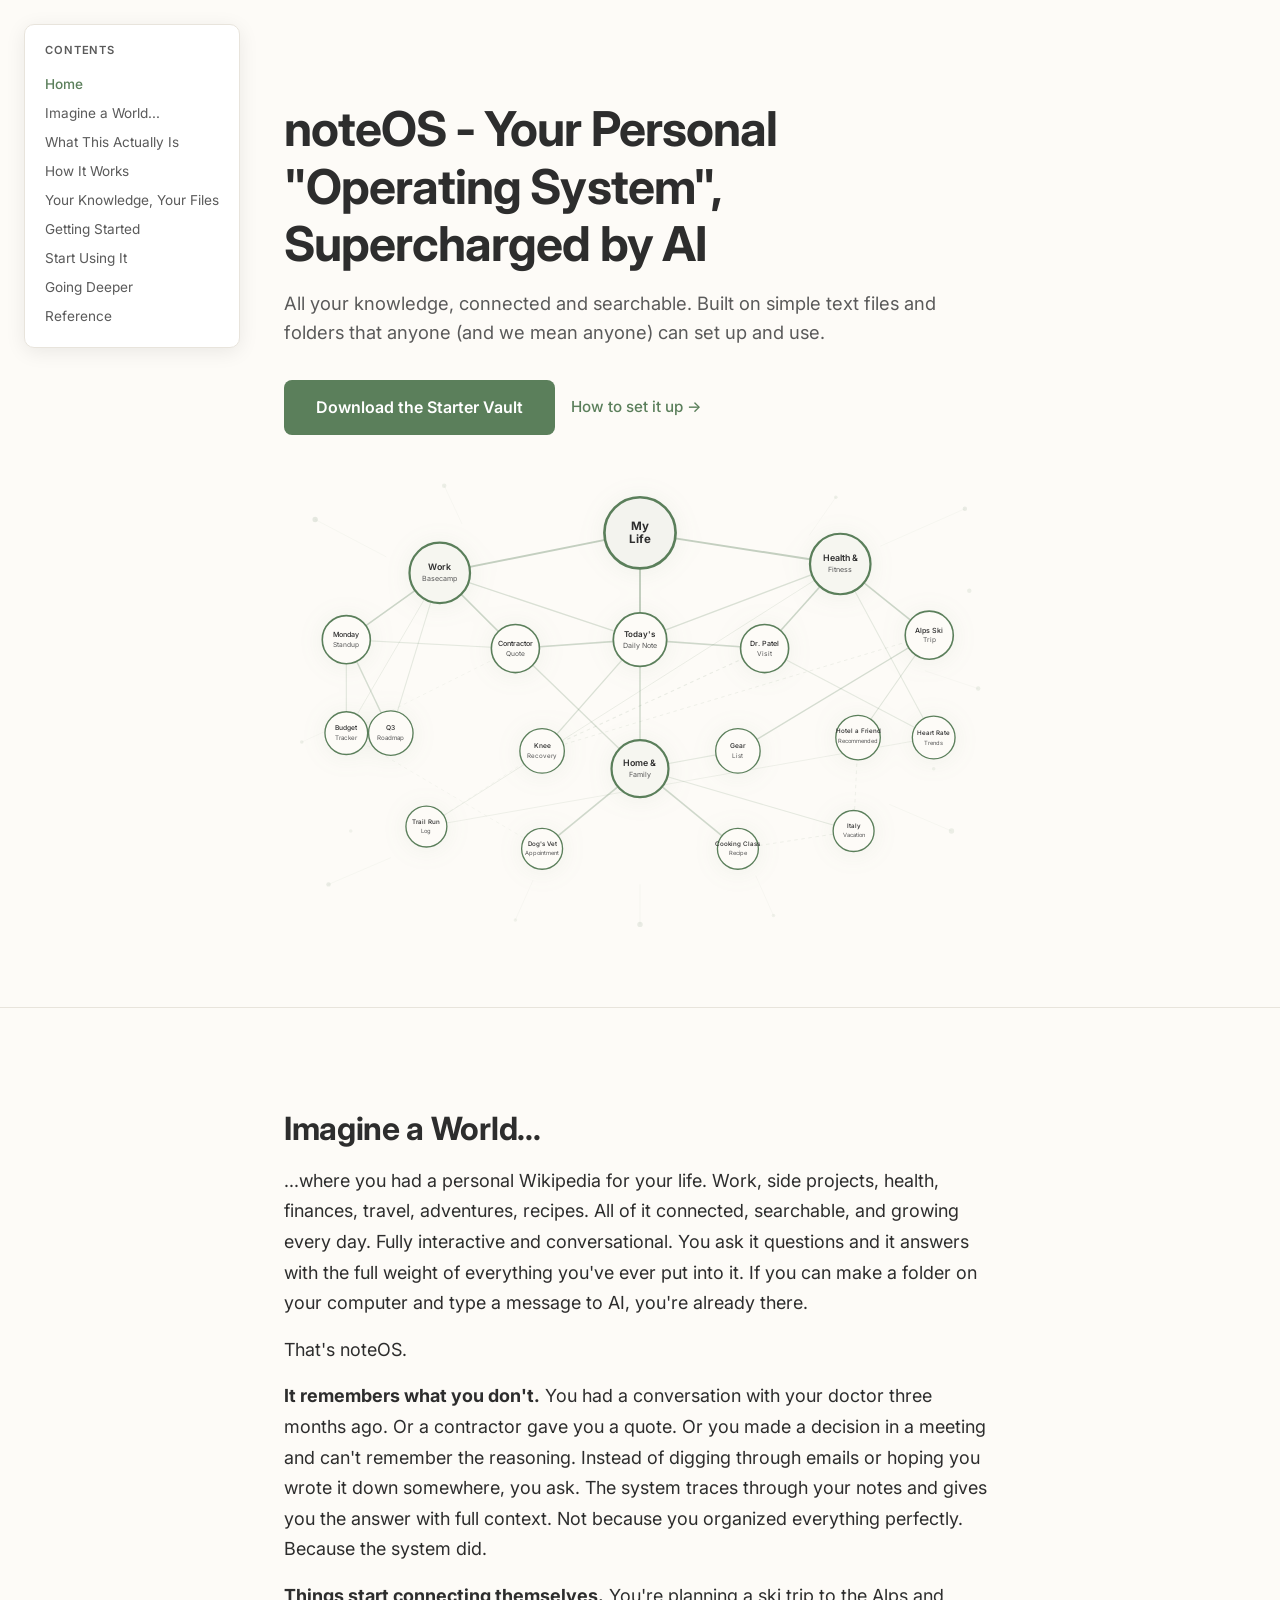
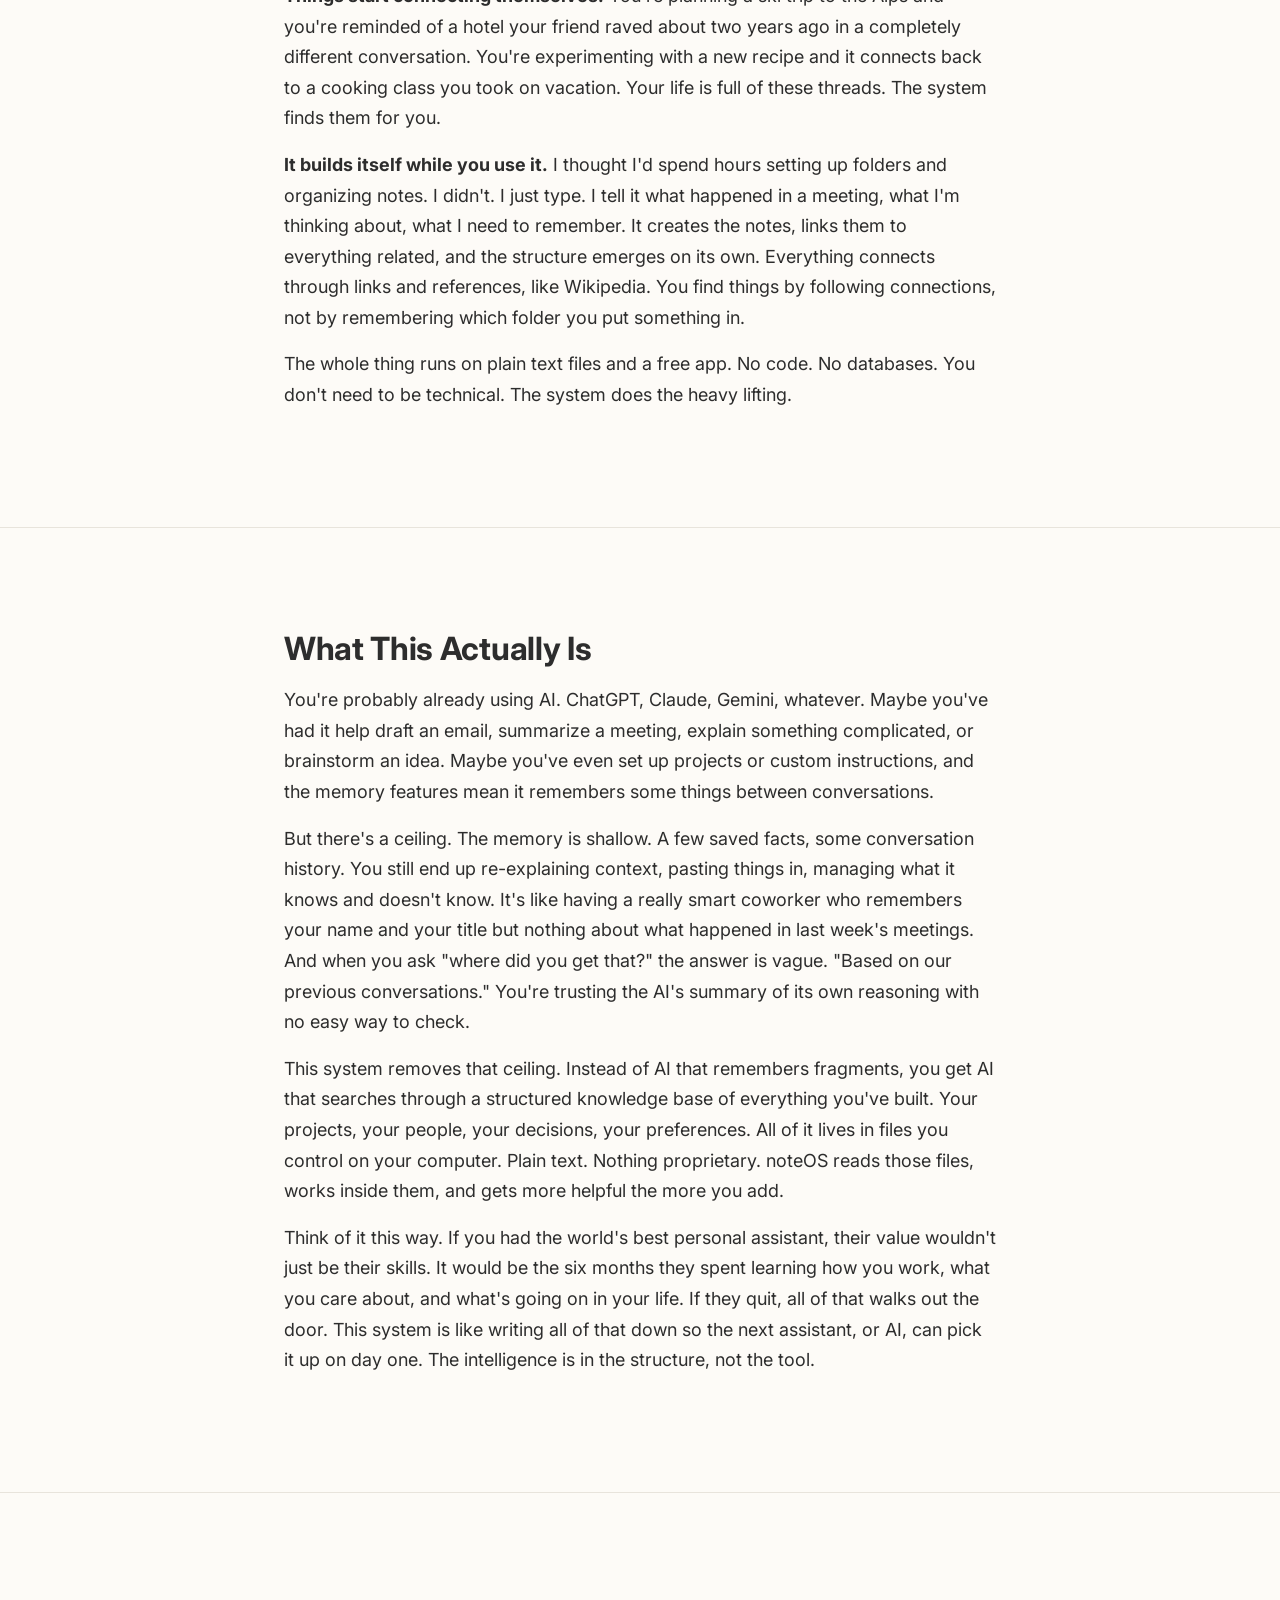
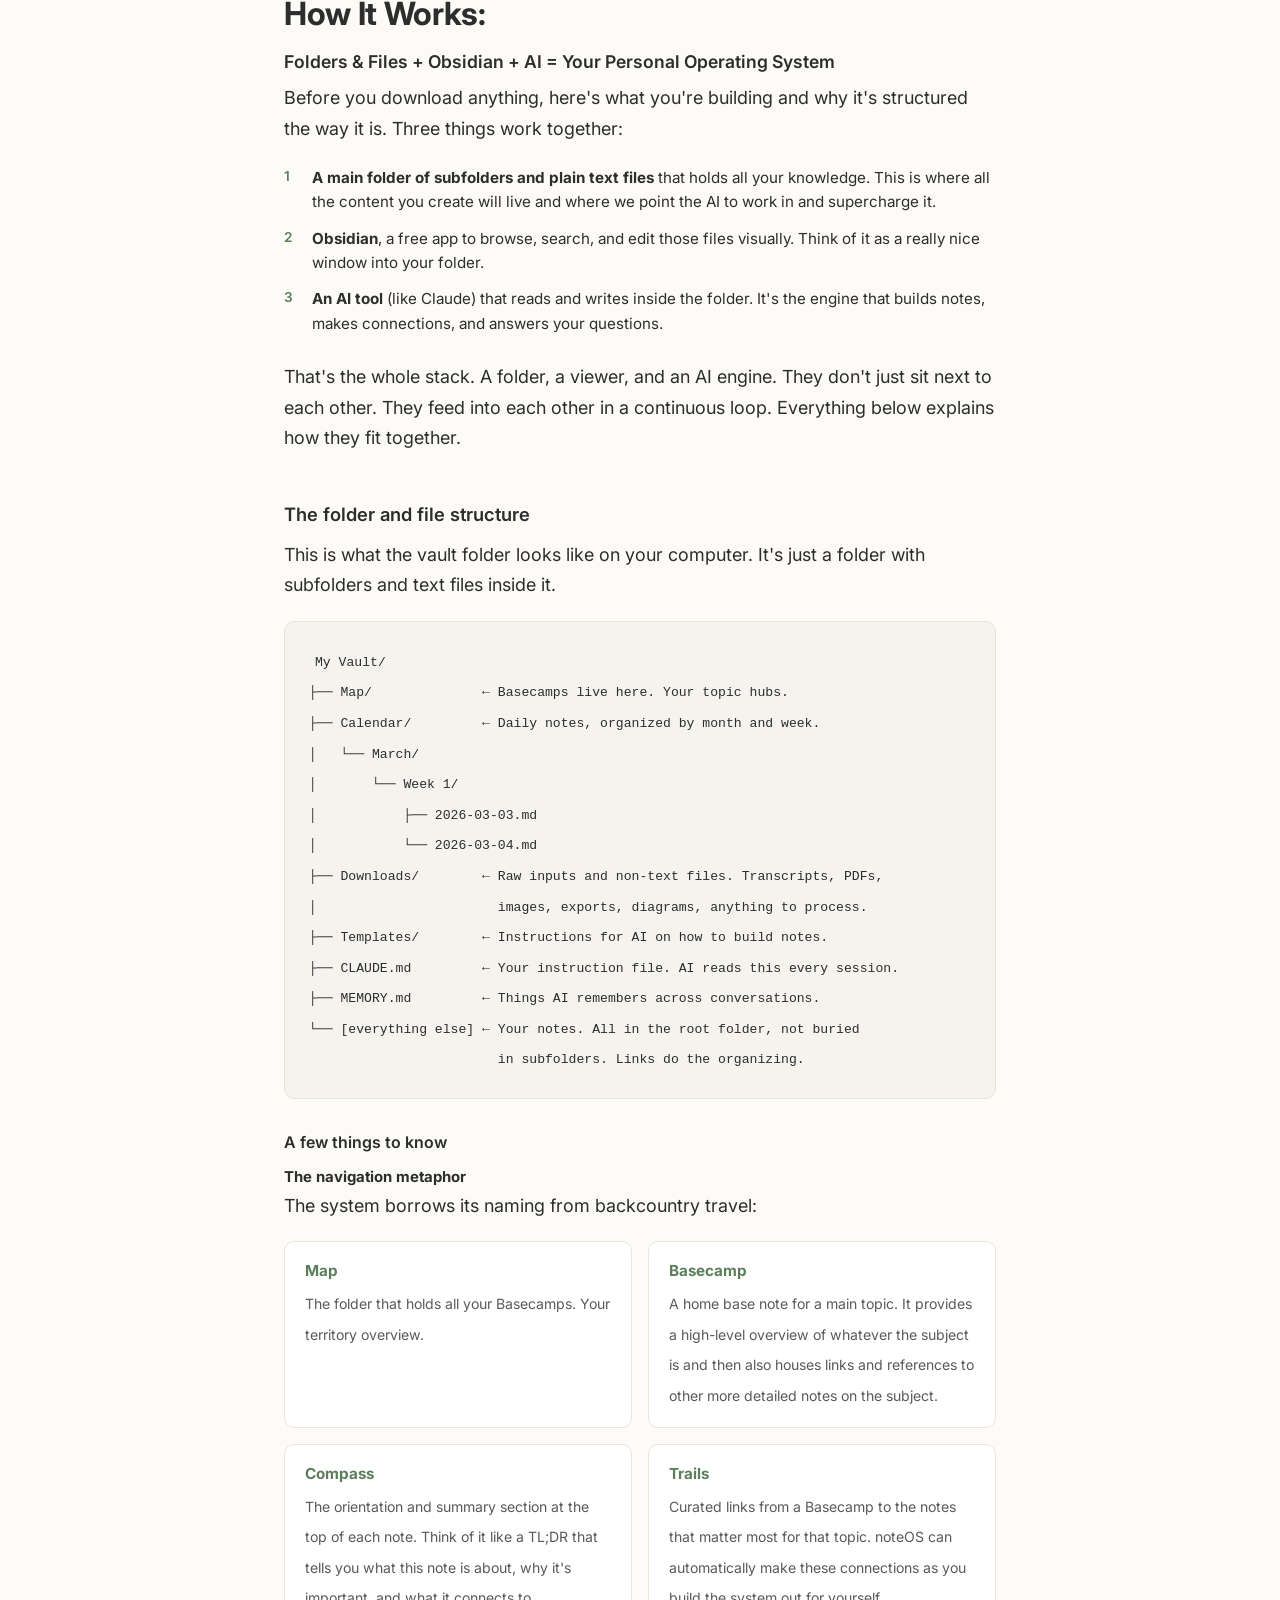
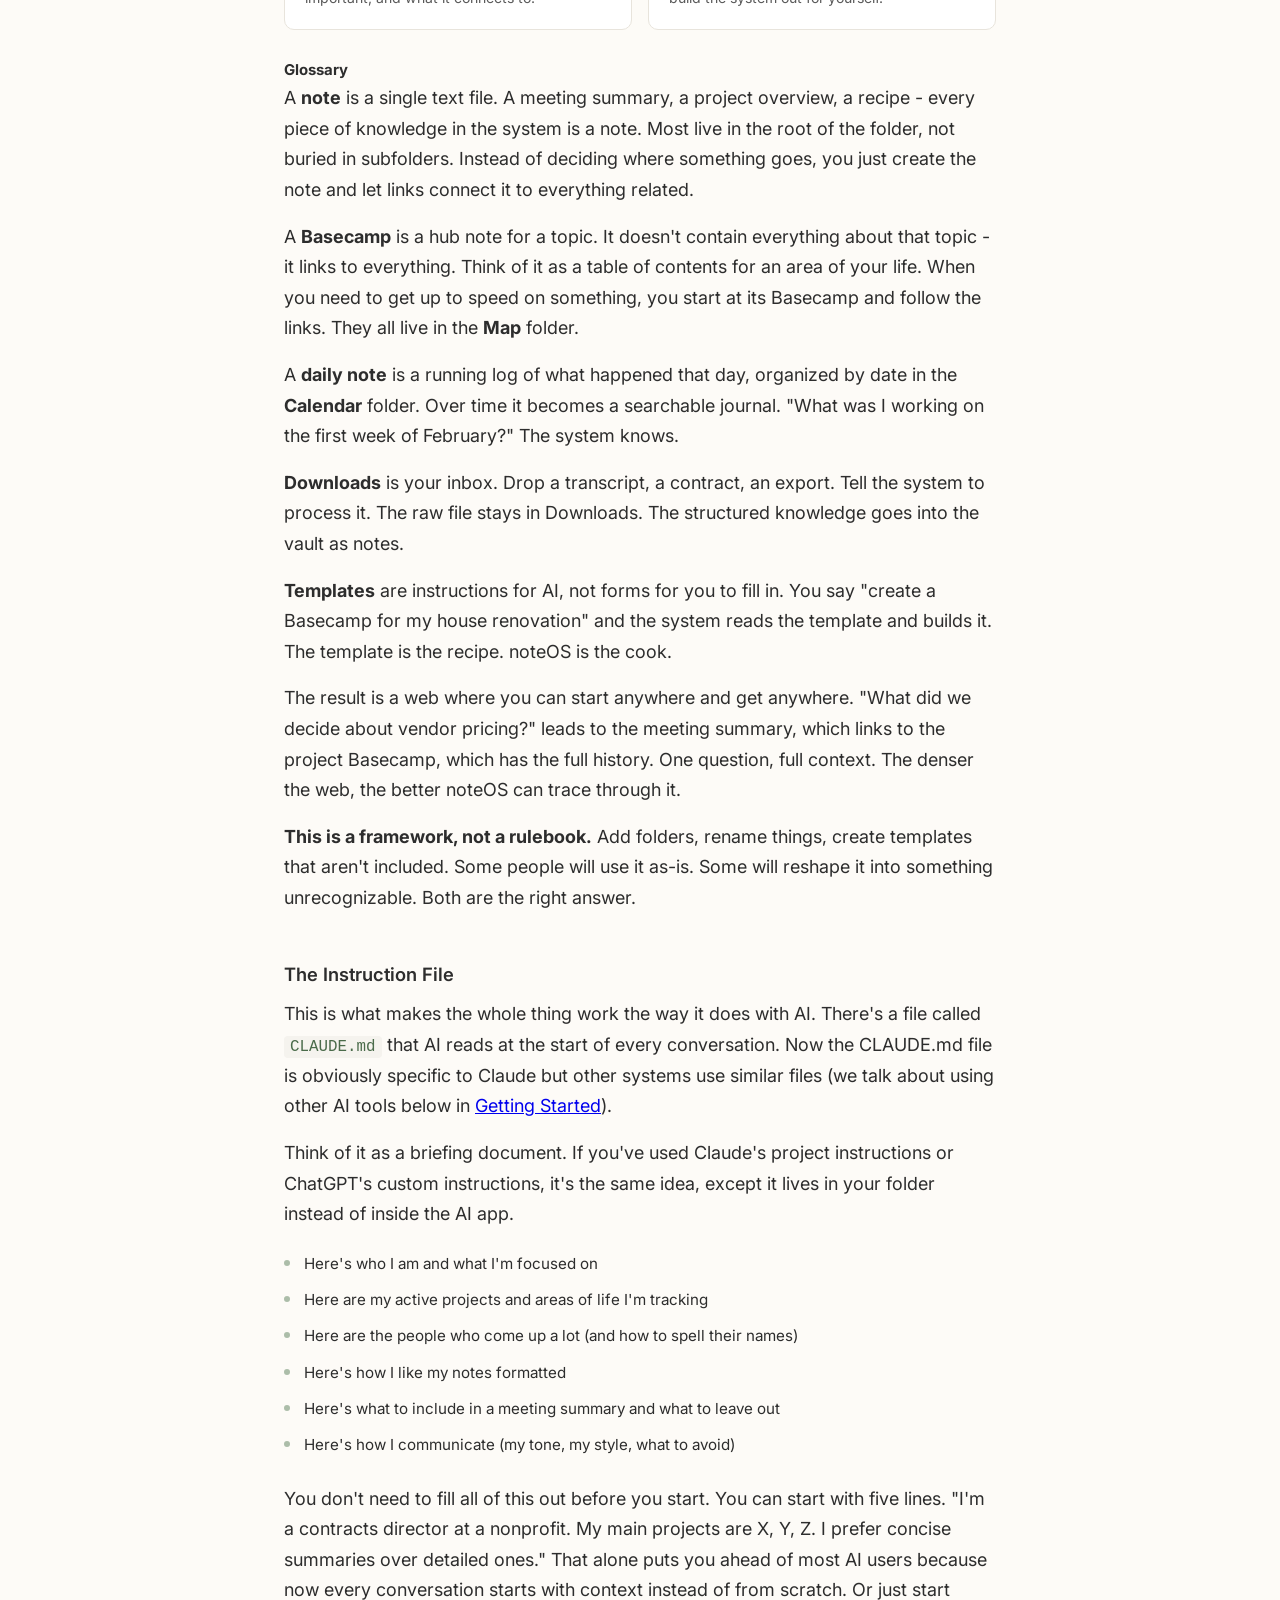
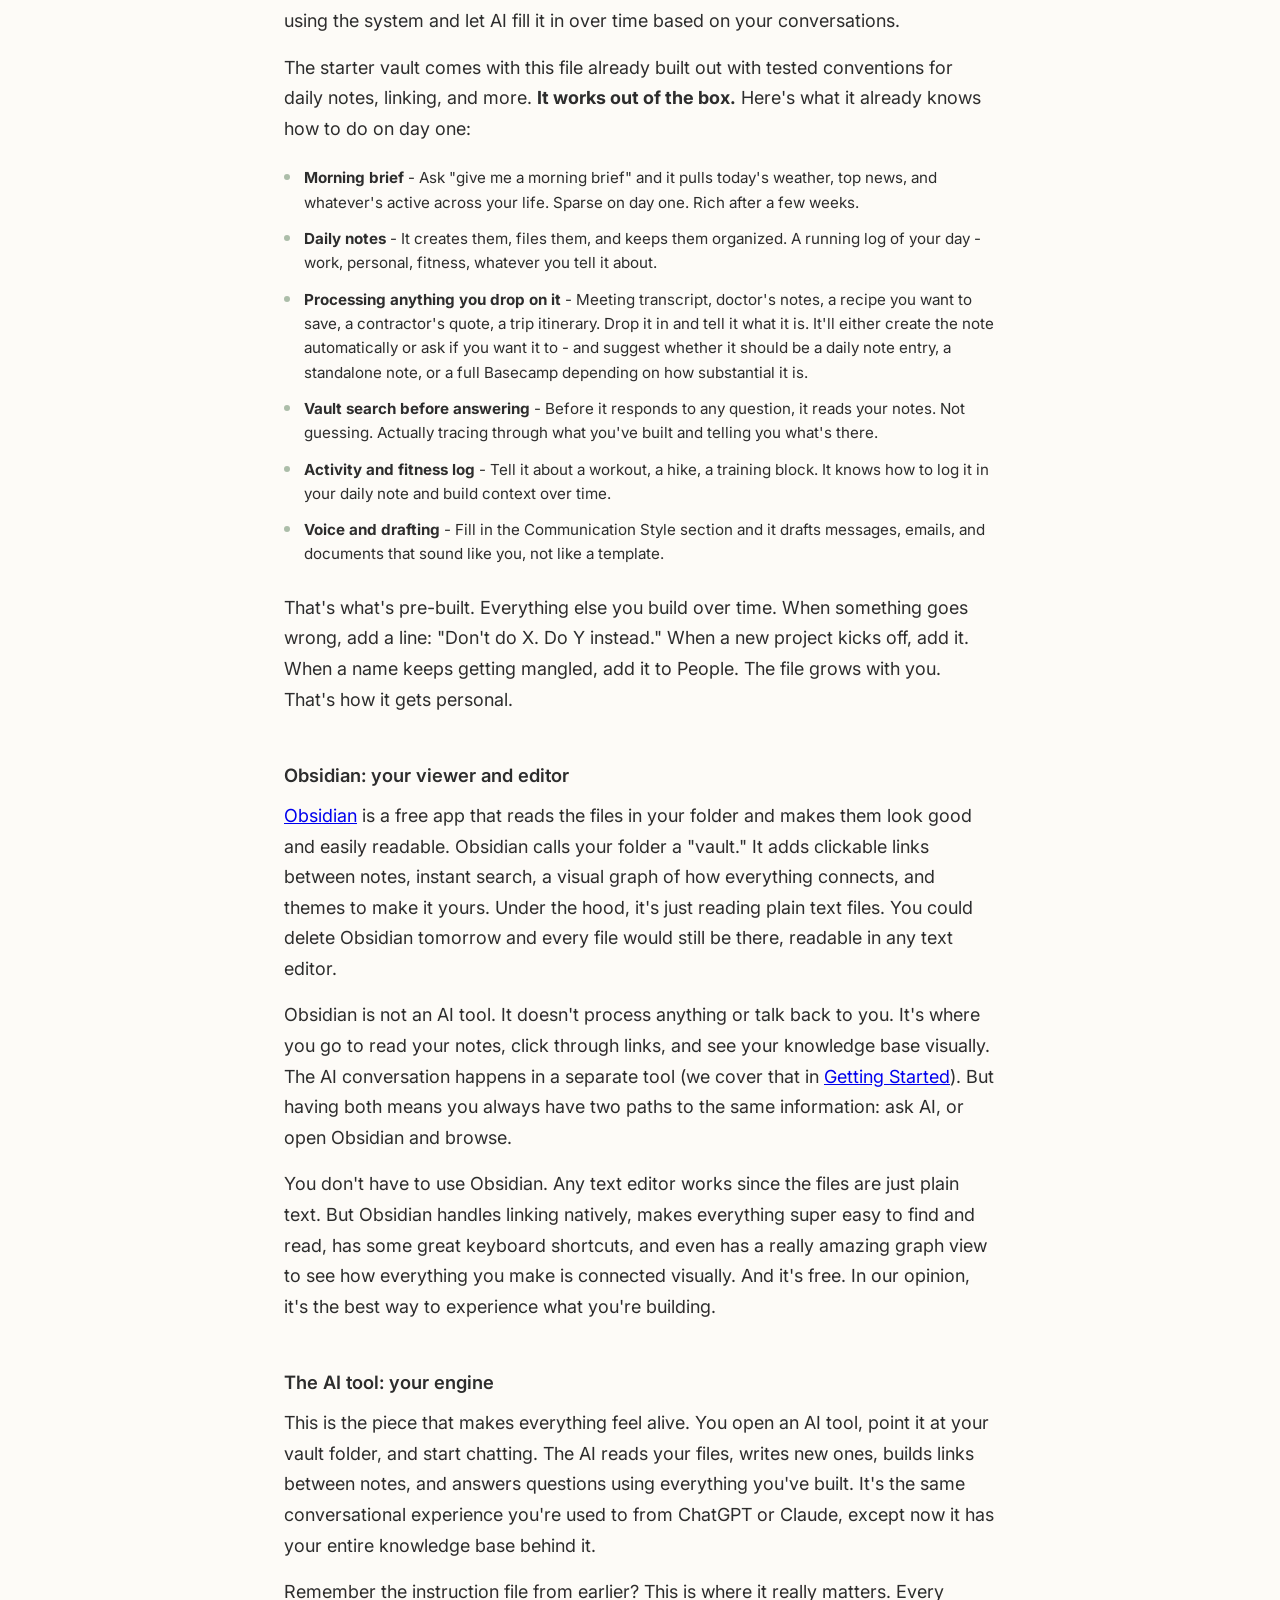
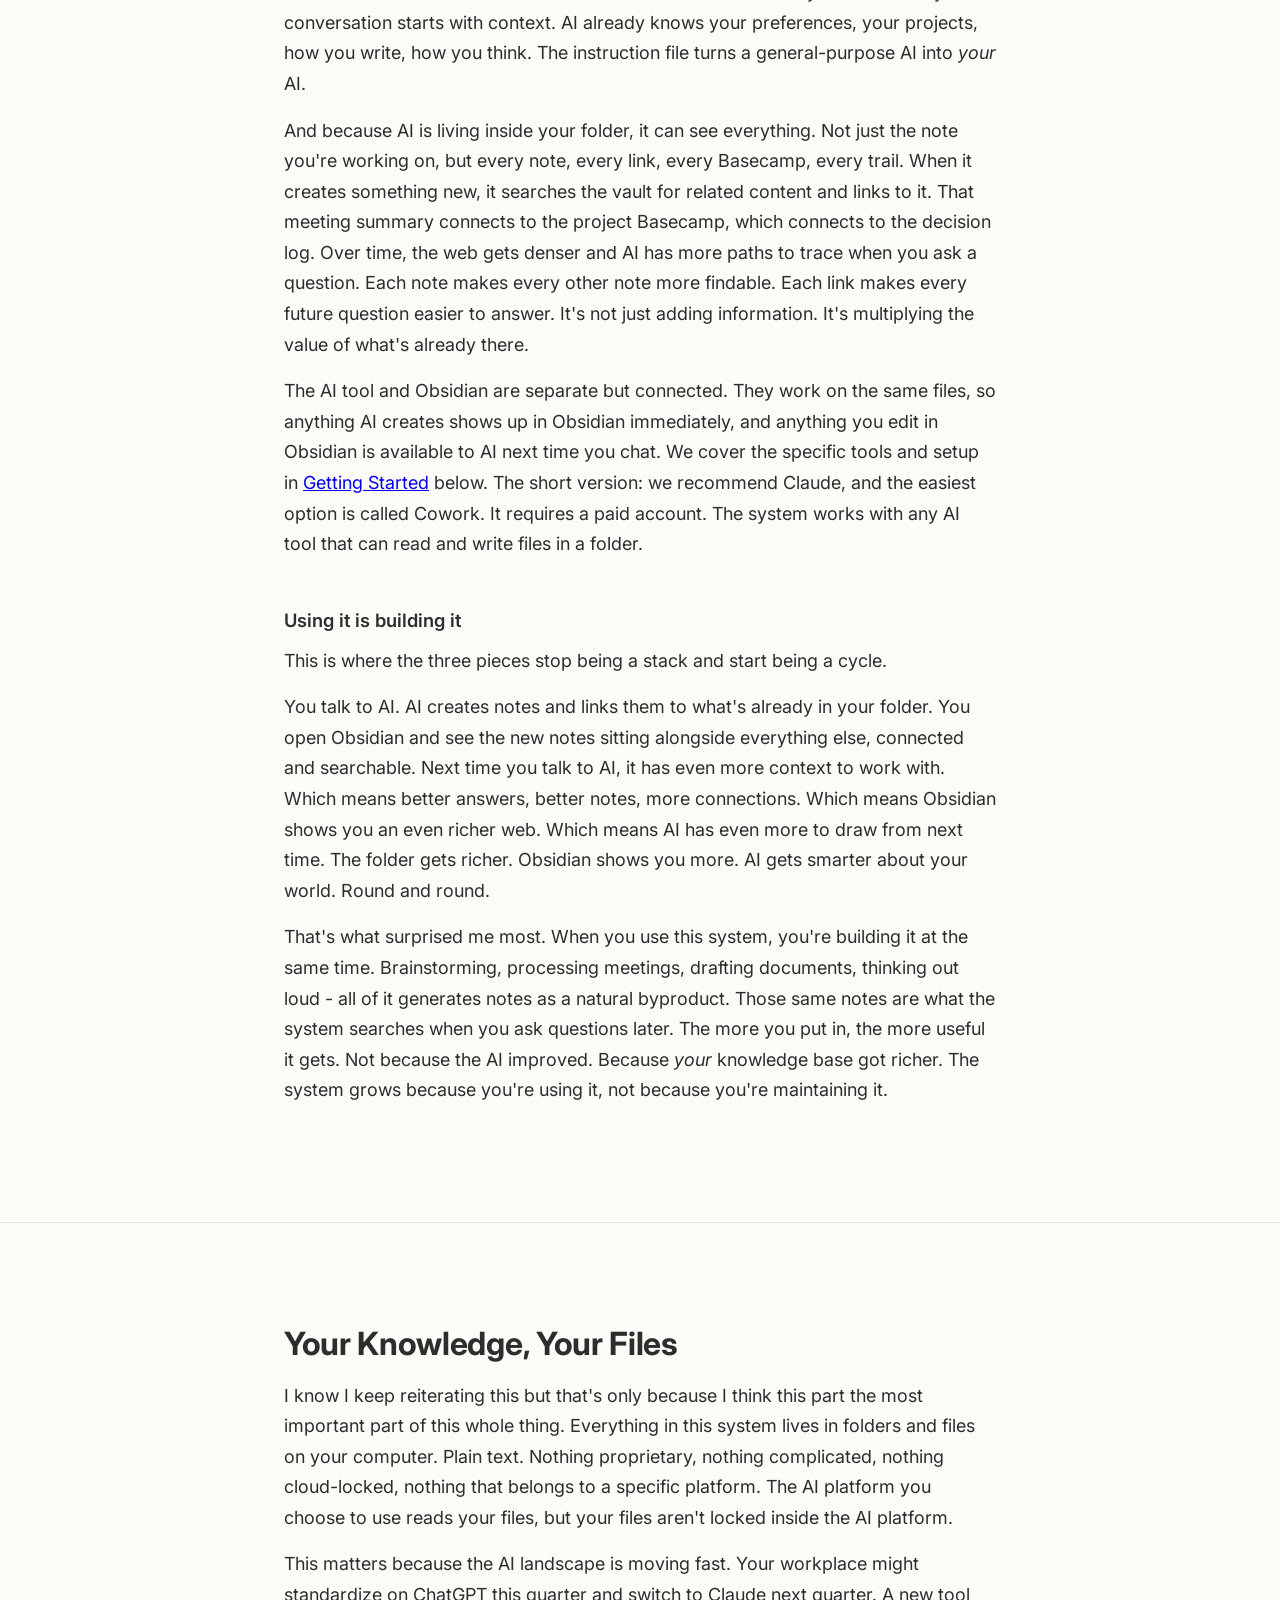
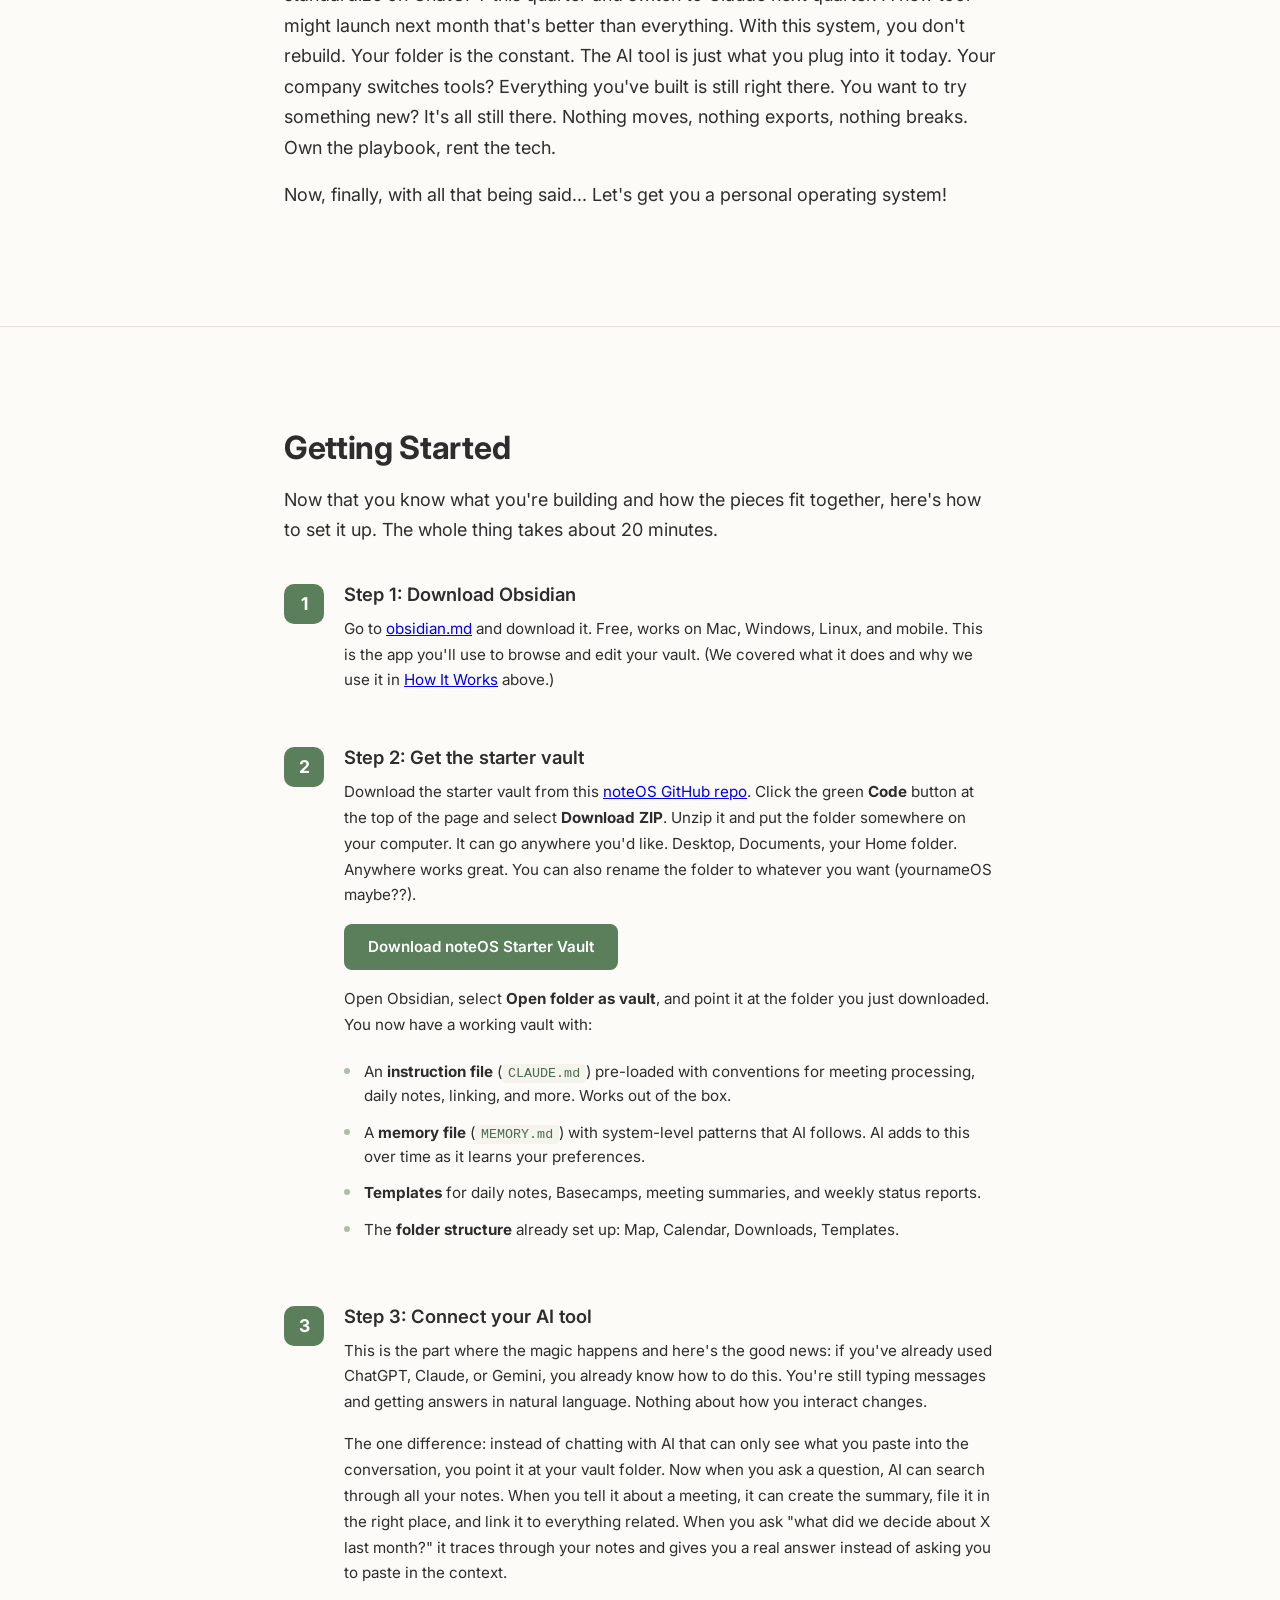
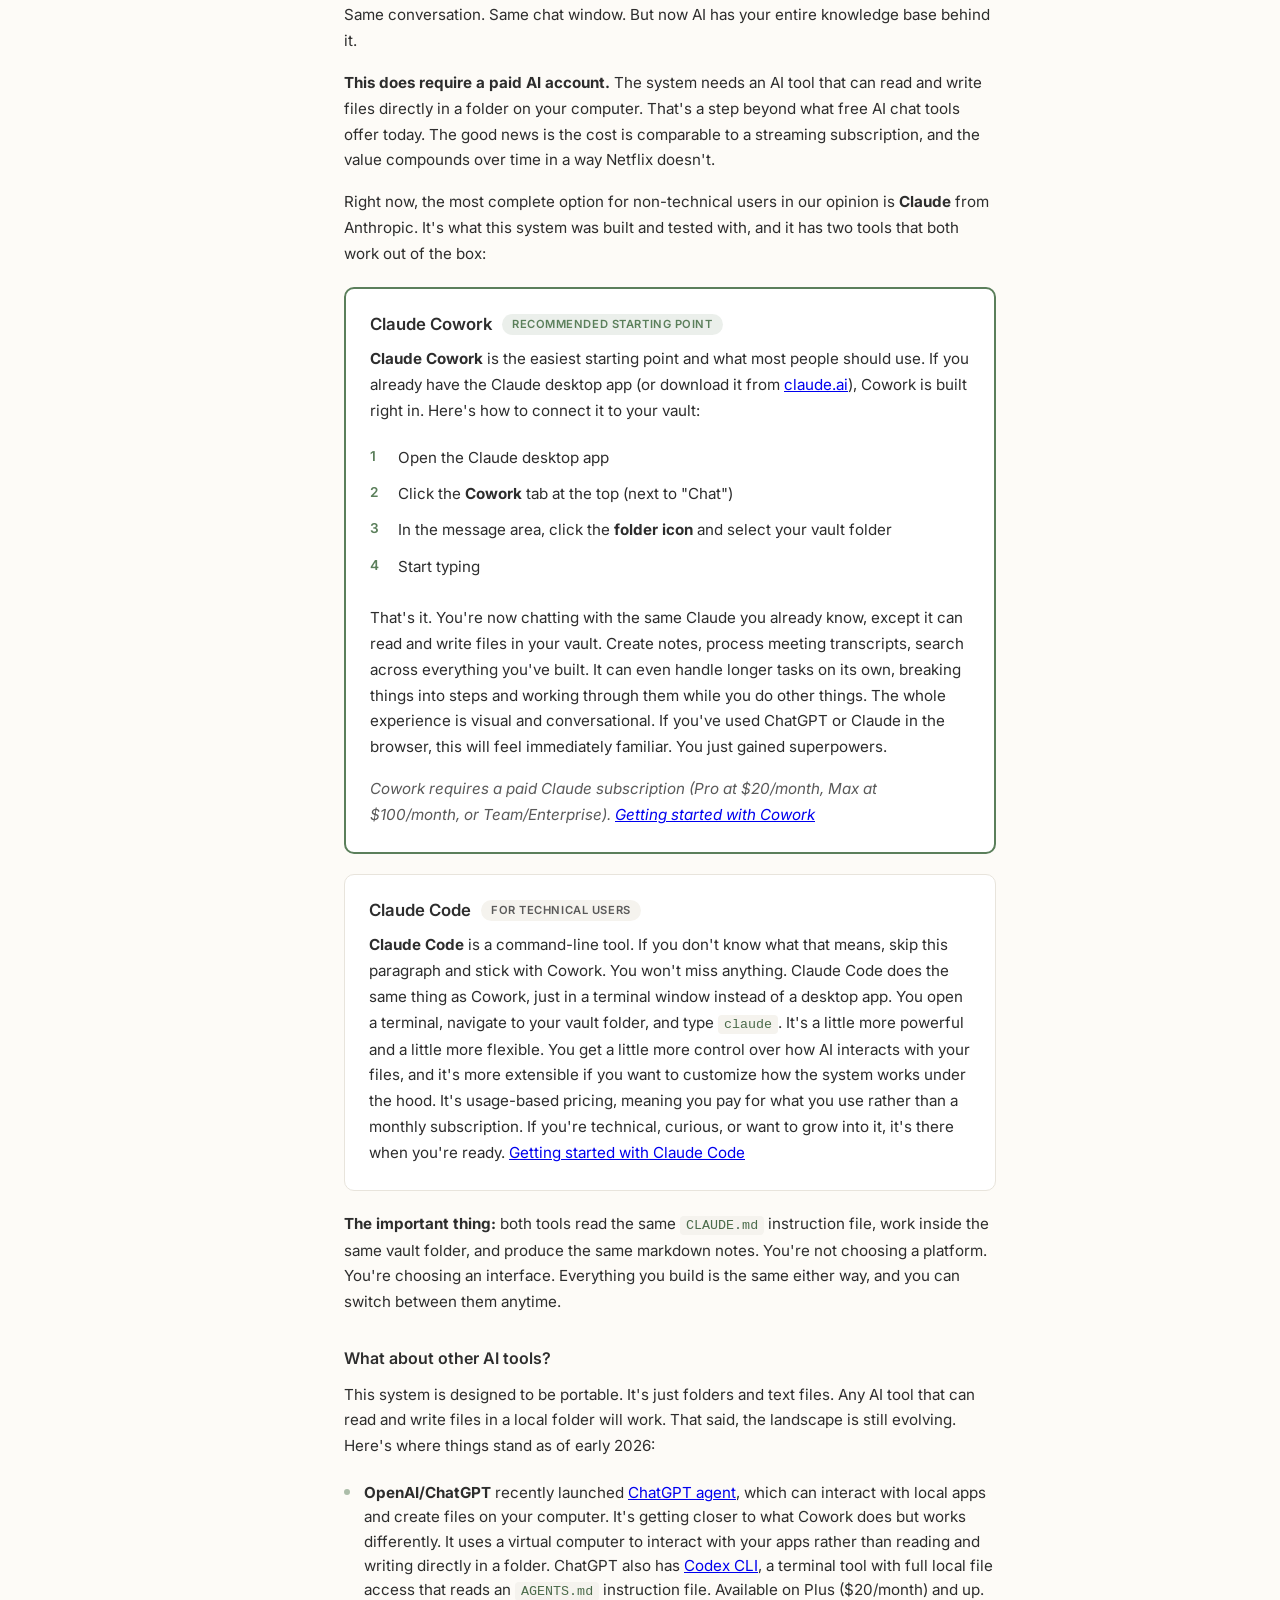
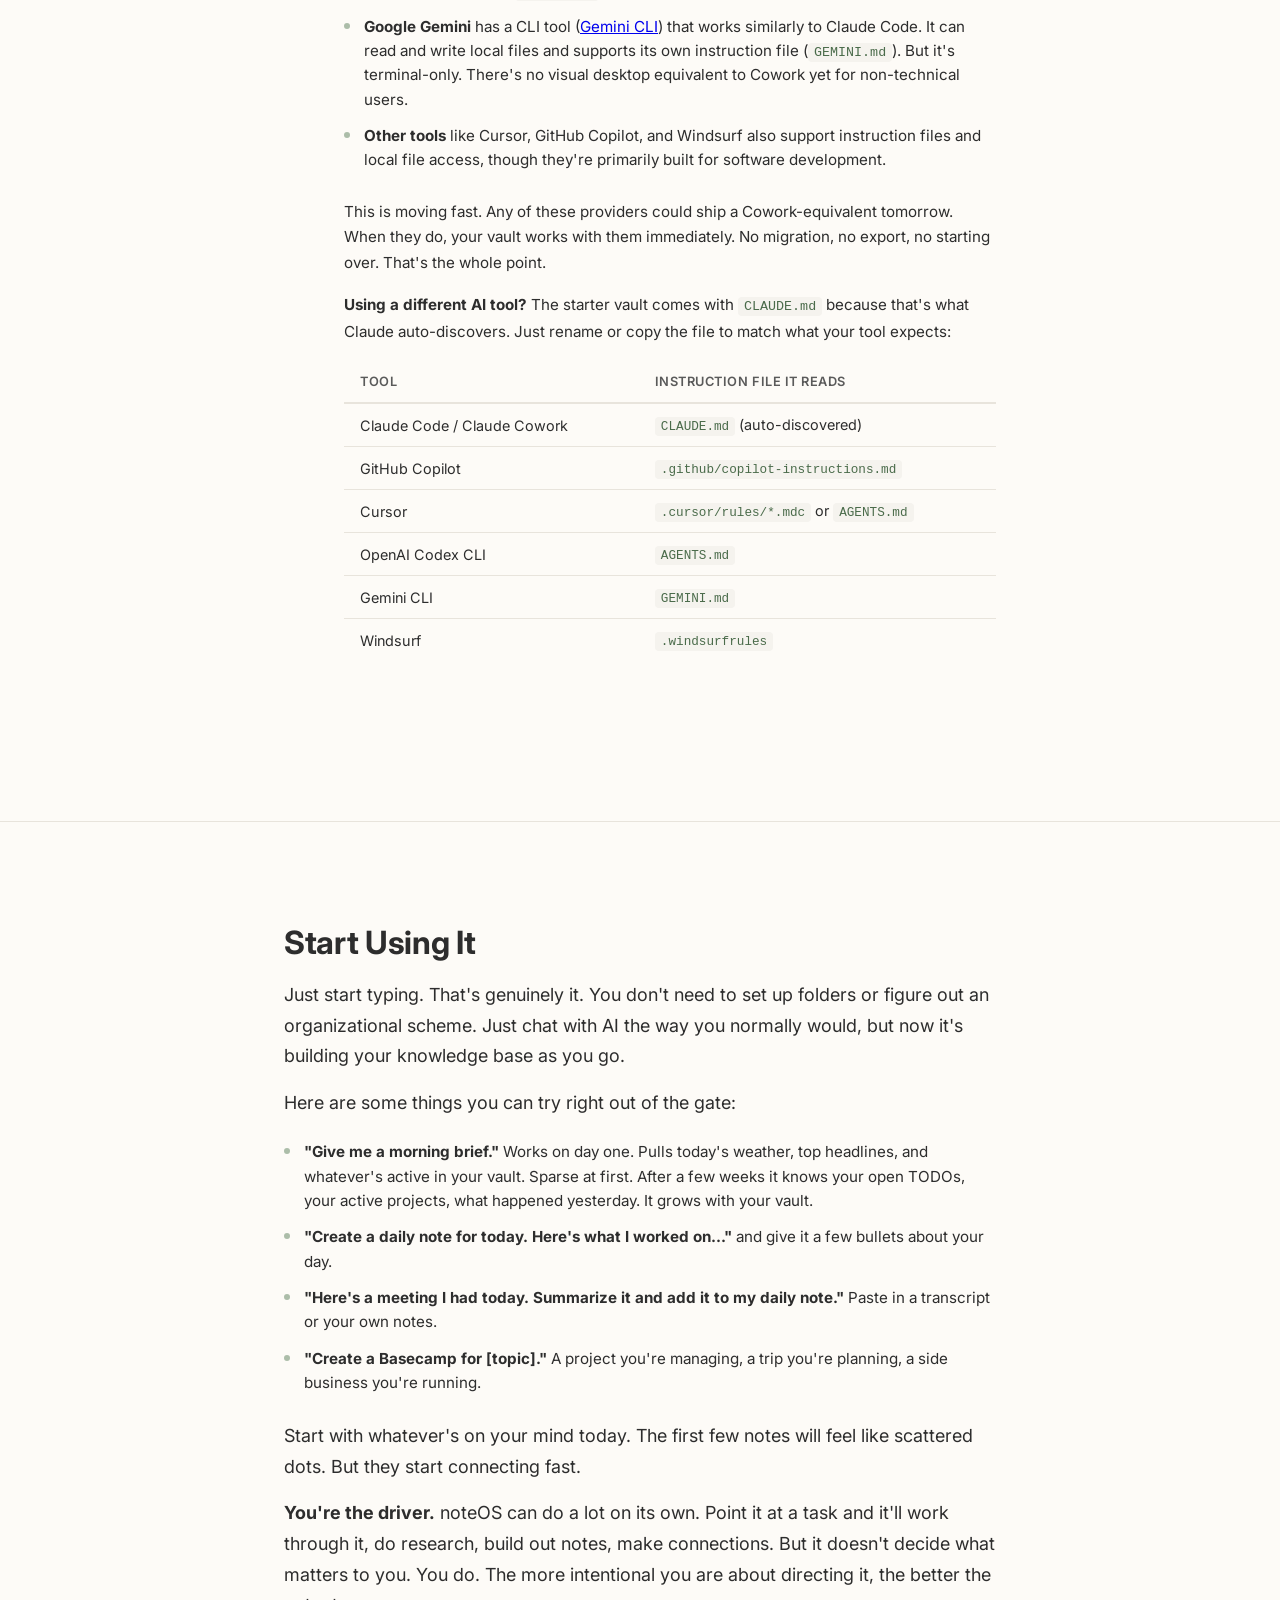
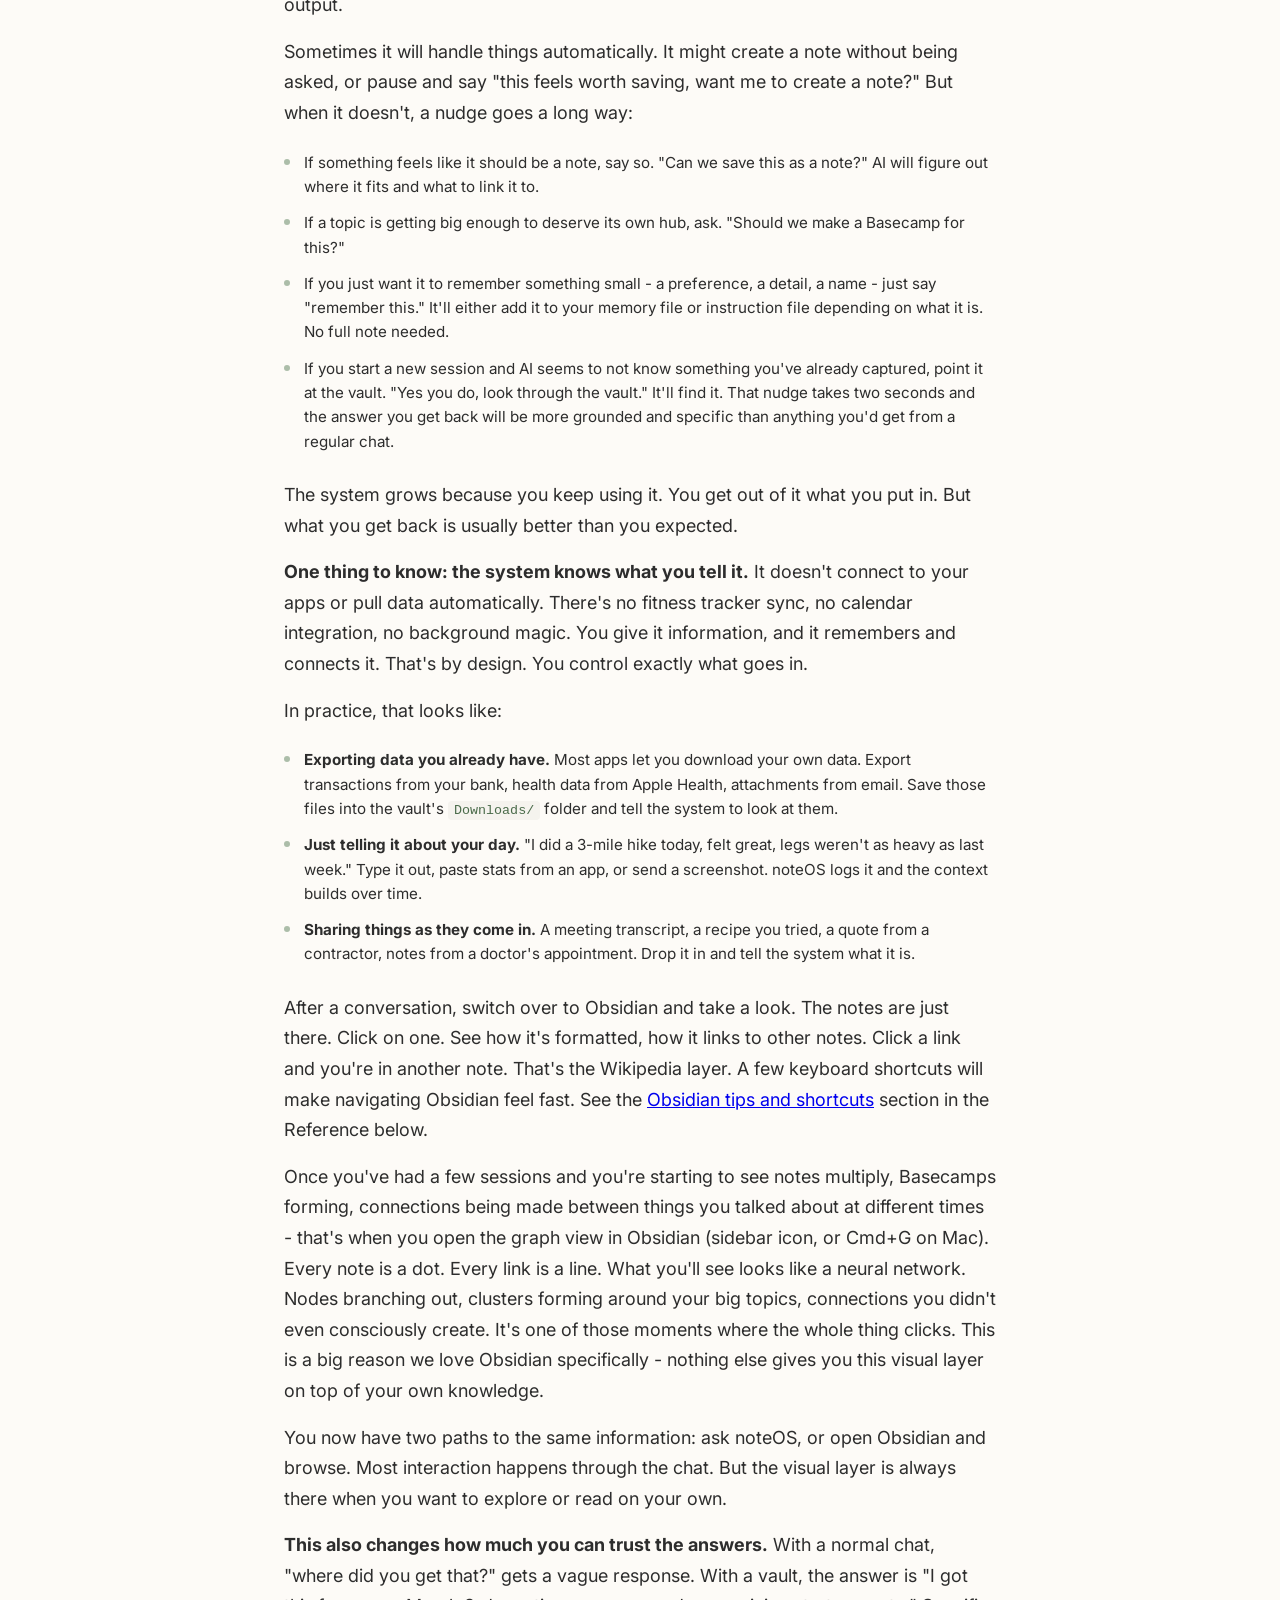
==== commit bb4b6881: "Replace all em dashes with regular hyphens Em dashes are a common AI writing tell. Switched to regul" ====
--- a/index.html
+++ b/index.html
@@ -3,7 +3,7 @@
 <head>
     <meta charset="UTF-8">
     <meta name="viewport" content="width=device-width, initial-scale=1.0">
-    <title>noteOS — A Personal Operating System Powered by AI</title>
+    <title>noteOS - A Personal Operating System Powered by AI</title>
     <meta name="description" content="A starter vault of folders, text files, and AI instructions that connects everything you know. Free. No code. No account needed.">
     <link rel="preconnect" href="https://fonts.googleapis.com">
     <link rel="preconnect" href="https://fonts.gstatic.com" crossorigin>
@@ -38,7 +38,7 @@
     <!-- Hero -->
     <section id="hero">
         <div class="container hero-content">
-            <h1>noteOS — Your Personal "Operating System", Supercharged by AI</h1>
+            <h1>noteOS - Your Personal "Operating System", Supercharged by AI</h1>
             <p class="subhead">All your knowledge, connected and searchable. Built on simple text files and folders that anyone (and we mean anyone) can set up and use.</p>
             <div class="cta-group">
                 <a href="https://github.com/BOOMCHOPALAKA/noteOS/archive/refs/heads/main.zip" class="btn-primary">Download the Starter Vault</a>
@@ -411,8 +411,8 @@
 
             <!-- Glossary -->
             <h5 class="subsection-title-xs" id="glossary">Glossary</h5>
-            <p>A <strong>note</strong> is a single text file. A meeting summary, a project overview, a recipe — every piece of knowledge in the system is a note. Most live in the root of the folder, not buried in subfolders. Instead of deciding where something goes, you just create the note and let links connect it to everything related.</p>
-            <p>A <strong>Basecamp</strong> is a hub note for a topic. It doesn't contain everything about that topic — it links to everything. Think of it as a table of contents for an area of your life. When you need to get up to speed on something, you start at its Basecamp and follow the links. They all live in the <strong>Map</strong> folder.</p>
+            <p>A <strong>note</strong> is a single text file. A meeting summary, a project overview, a recipe - every piece of knowledge in the system is a note. Most live in the root of the folder, not buried in subfolders. Instead of deciding where something goes, you just create the note and let links connect it to everything related.</p>
+            <p>A <strong>Basecamp</strong> is a hub note for a topic. It doesn't contain everything about that topic - it links to everything. Think of it as a table of contents for an area of your life. When you need to get up to speed on something, you start at its Basecamp and follow the links. They all live in the <strong>Map</strong> folder.</p>
             <p>A <strong>daily note</strong> is a running log of what happened that day, organized by date in the <strong>Calendar</strong> folder. Over time it becomes a searchable journal. "What was I working on the first week of February?" The system knows.</p>
             <p><strong>Downloads</strong> is your inbox. Drop a transcript, a contract, an export. Tell the system to process it. The raw file stays in Downloads. The structured knowledge goes into the vault as notes.</p>
             <p><strong>Templates</strong> are instructions for AI, not forms for you to fill in. You say "create a Basecamp for my house renovation" and the system reads the template and builds it. The template is the recipe. noteOS is the cook.</p>
@@ -434,12 +434,12 @@
             <p>You don't need to fill all of this out before you start. You can start with five lines. "I'm a contracts director at a nonprofit. My main projects are X, Y, Z. I prefer concise summaries over detailed ones." That alone puts you ahead of most AI users because now every conversation starts with context instead of from scratch. Or just start using the system and let AI fill it in over time based on your conversations.</p>
             <p>The starter vault comes with this file already built out with tested conventions for daily notes, linking, and more. <strong>It works out of the box.</strong> Here's what it already knows how to do on day one:</p>
             <ul class="clean-list">
-                <li><strong>Morning brief</strong> — Ask "give me a morning brief" and it pulls today's weather, top news, and whatever's active across your life. Sparse on day one. Rich after a few weeks.</li>
-                <li><strong>Daily notes</strong> — It creates them, files them, and keeps them organized. A running log of your day — work, personal, fitness, whatever you tell it about.</li>
-                <li><strong>Processing anything you drop on it</strong> — Meeting transcript, doctor's notes, a recipe you want to save, a contractor's quote, a trip itinerary. Drop it in and tell it what it is. It'll either create the note automatically or ask if you want it to — and suggest whether it should be a daily note entry, a standalone note, or a full Basecamp depending on how substantial it is.</li>
-                <li><strong>Vault search before answering</strong> — Before it responds to any question, it reads your notes. Not guessing. Actually tracing through what you've built and telling you what's there.</li>
-                <li><strong>Activity and fitness log</strong> — Tell it about a workout, a hike, a training block. It knows how to log it in your daily note and build context over time.</li>
-                <li><strong>Voice and drafting</strong> — Fill in the Communication Style section and it drafts messages, emails, and documents that sound like you, not like a template.</li>
+                <li><strong>Morning brief</strong> - Ask "give me a morning brief" and it pulls today's weather, top news, and whatever's active across your life. Sparse on day one. Rich after a few weeks.</li>
+                <li><strong>Daily notes</strong> - It creates them, files them, and keeps them organized. A running log of your day - work, personal, fitness, whatever you tell it about.</li>
+                <li><strong>Processing anything you drop on it</strong> - Meeting transcript, doctor's notes, a recipe you want to save, a contractor's quote, a trip itinerary. Drop it in and tell it what it is. It'll either create the note automatically or ask if you want it to - and suggest whether it should be a daily note entry, a standalone note, or a full Basecamp depending on how substantial it is.</li>
+                <li><strong>Vault search before answering</strong> - Before it responds to any question, it reads your notes. Not guessing. Actually tracing through what you've built and telling you what's there.</li>
+                <li><strong>Activity and fitness log</strong> - Tell it about a workout, a hike, a training block. It knows how to log it in your daily note and build context over time.</li>
+                <li><strong>Voice and drafting</strong> - Fill in the Communication Style section and it drafts messages, emails, and documents that sound like you, not like a template.</li>
             </ul>
             <p>That's what's pre-built. Everything else you build over time. When something goes wrong, add a line: "Don't do X. Do Y instead." When a new project kicks off, add it. When a name keeps getting mangled, add it to People. The file grows with you. That's how it gets personal.</p>
 
@@ -460,7 +460,7 @@
             <h3 class="subsection-title" id="compounding">Using it is building it</h3>
             <p>This is where the three pieces stop being a stack and start being a cycle.</p>
             <p>You talk to AI. AI creates notes and links them to what's already in your folder. You open Obsidian and see the new notes sitting alongside everything else, connected and searchable. Next time you talk to AI, it has even more context to work with. Which means better answers, better notes, more connections. Which means Obsidian shows you an even richer web. Which means AI has even more to draw from next time. The folder gets richer. Obsidian shows you more. AI gets smarter about your world. Round and round.</p>
-            <p>That's what surprised me most. When you use this system, you're building it at the same time. Brainstorming, processing meetings, drafting documents, thinking out loud — all of it generates notes as a natural byproduct. Those same notes are what the system searches when you ask questions later. The more you put in, the more useful it gets. Not because the AI improved. Because <em>your</em> knowledge base got richer. The system grows because you're using it, not because you're maintaining it.</p>
+            <p>That's what surprised me most. When you use this system, you're building it at the same time. Brainstorming, processing meetings, drafting documents, thinking out loud - all of it generates notes as a natural byproduct. Those same notes are what the system searches when you ask questions later. The more you put in, the more useful it gets. Not because the AI improved. Because <em>your</em> knowledge base got richer. The system grows because you're using it, not because you're maintaining it.</p>
         </div>
     </section>
 
@@ -592,7 +592,7 @@
             <ul class="clean-list">
                 <li>If something feels like it should be a note, say so. "Can we save this as a note?" AI will figure out where it fits and what to link it to.</li>
                 <li>If a topic is getting big enough to deserve its own hub, ask. "Should we make a Basecamp for this?"</li>
-                <li>If you just want it to remember something small — a preference, a detail, a name — just say "remember this." It'll either add it to your memory file or instruction file depending on what it is. No full note needed.</li>
+                <li>If you just want it to remember something small - a preference, a detail, a name - just say "remember this." It'll either add it to your memory file or instruction file depending on what it is. No full note needed.</li>
                 <li>If you start a new session and AI seems to not know something you've already captured, point it at the vault. "Yes you do, look through the vault." It'll find it. That nudge takes two seconds and the answer you get back will be more grounded and specific than anything you'd get from a regular chat.</li>
             </ul>
             <p>The system grows because you keep using it. You get out of it what you put in. But what you get back is usually better than you expected.</p>
@@ -604,7 +604,7 @@
                 <li><strong>Sharing things as they come in.</strong> A meeting transcript, a recipe you tried, a quote from a contractor, notes from a doctor's appointment. Drop it in and tell the system what it is.</li>
             </ul>
             <p>After a conversation, switch over to Obsidian and take a look. The notes are just there. Click on one. See how it's formatted, how it links to other notes. Click a link and you're in another note. That's the Wikipedia layer. A few keyboard shortcuts will make navigating Obsidian feel fast. See the <a href="#shortcuts">Obsidian tips and shortcuts</a> section in the Reference below.</p>
-            <p>Once you've had a few sessions and you're starting to see notes multiply, Basecamps forming, connections being made between things you talked about at different times — that's when you open the graph view in Obsidian (sidebar icon, or Cmd+G on Mac). Every note is a dot. Every link is a line. What you'll see looks like a neural network. Nodes branching out, clusters forming around your big topics, connections you didn't even consciously create. It's one of those moments where the whole thing clicks. This is a big reason we love Obsidian specifically — nothing else gives you this visual layer on top of your own knowledge.</p>
+            <p>Once you've had a few sessions and you're starting to see notes multiply, Basecamps forming, connections being made between things you talked about at different times - that's when you open the graph view in Obsidian (sidebar icon, or Cmd+G on Mac). Every note is a dot. Every link is a line. What you'll see looks like a neural network. Nodes branching out, clusters forming around your big topics, connections you didn't even consciously create. It's one of those moments where the whole thing clicks. This is a big reason we love Obsidian specifically - nothing else gives you this visual layer on top of your own knowledge.</p>
             <p>You now have two paths to the same information: ask noteOS, or open Obsidian and browse. Most interaction happens through the chat. But the visual layer is always there when you want to explore or read on your own.</p>
             <p><strong>This also changes how much you can trust the answers.</strong> With a normal chat, "where did you get that?" gets a vague response. With a vault, the answer is "I got this from your March 3rd meeting summary and your pricing strategy note." Specific files. You can click through in Obsidian and verify. It doesn't guarantee accuracy, but it's transparency you don't get anywhere else.</p>
 
@@ -652,7 +652,7 @@
             </ul>
 
             <h3 class="subsection-title">Building the habit:</h3>
-            <p>The value comes from using it consistently. First couple weeks: focus on daily notes and telling the system to save things worth remembering. When something goes wrong, add a correction to the instruction file. After a few weeks you'll notice topics keep coming up — create Basecamps for those. After a month, your instruction file has real depth, your daily notes form a searchable journal, and connections are surfacing that you wouldn't have made on your own.</p>
+            <p>The value comes from using it consistently. First couple weeks: focus on daily notes and telling the system to save things worth remembering. When something goes wrong, add a correction to the instruction file. After a few weeks you'll notice topics keep coming up - create Basecamps for those. After a month, your instruction file has real depth, your daily notes form a searchable journal, and connections are surfacing that you wouldn't have made on your own.</p>
         </div>
     </section>
 
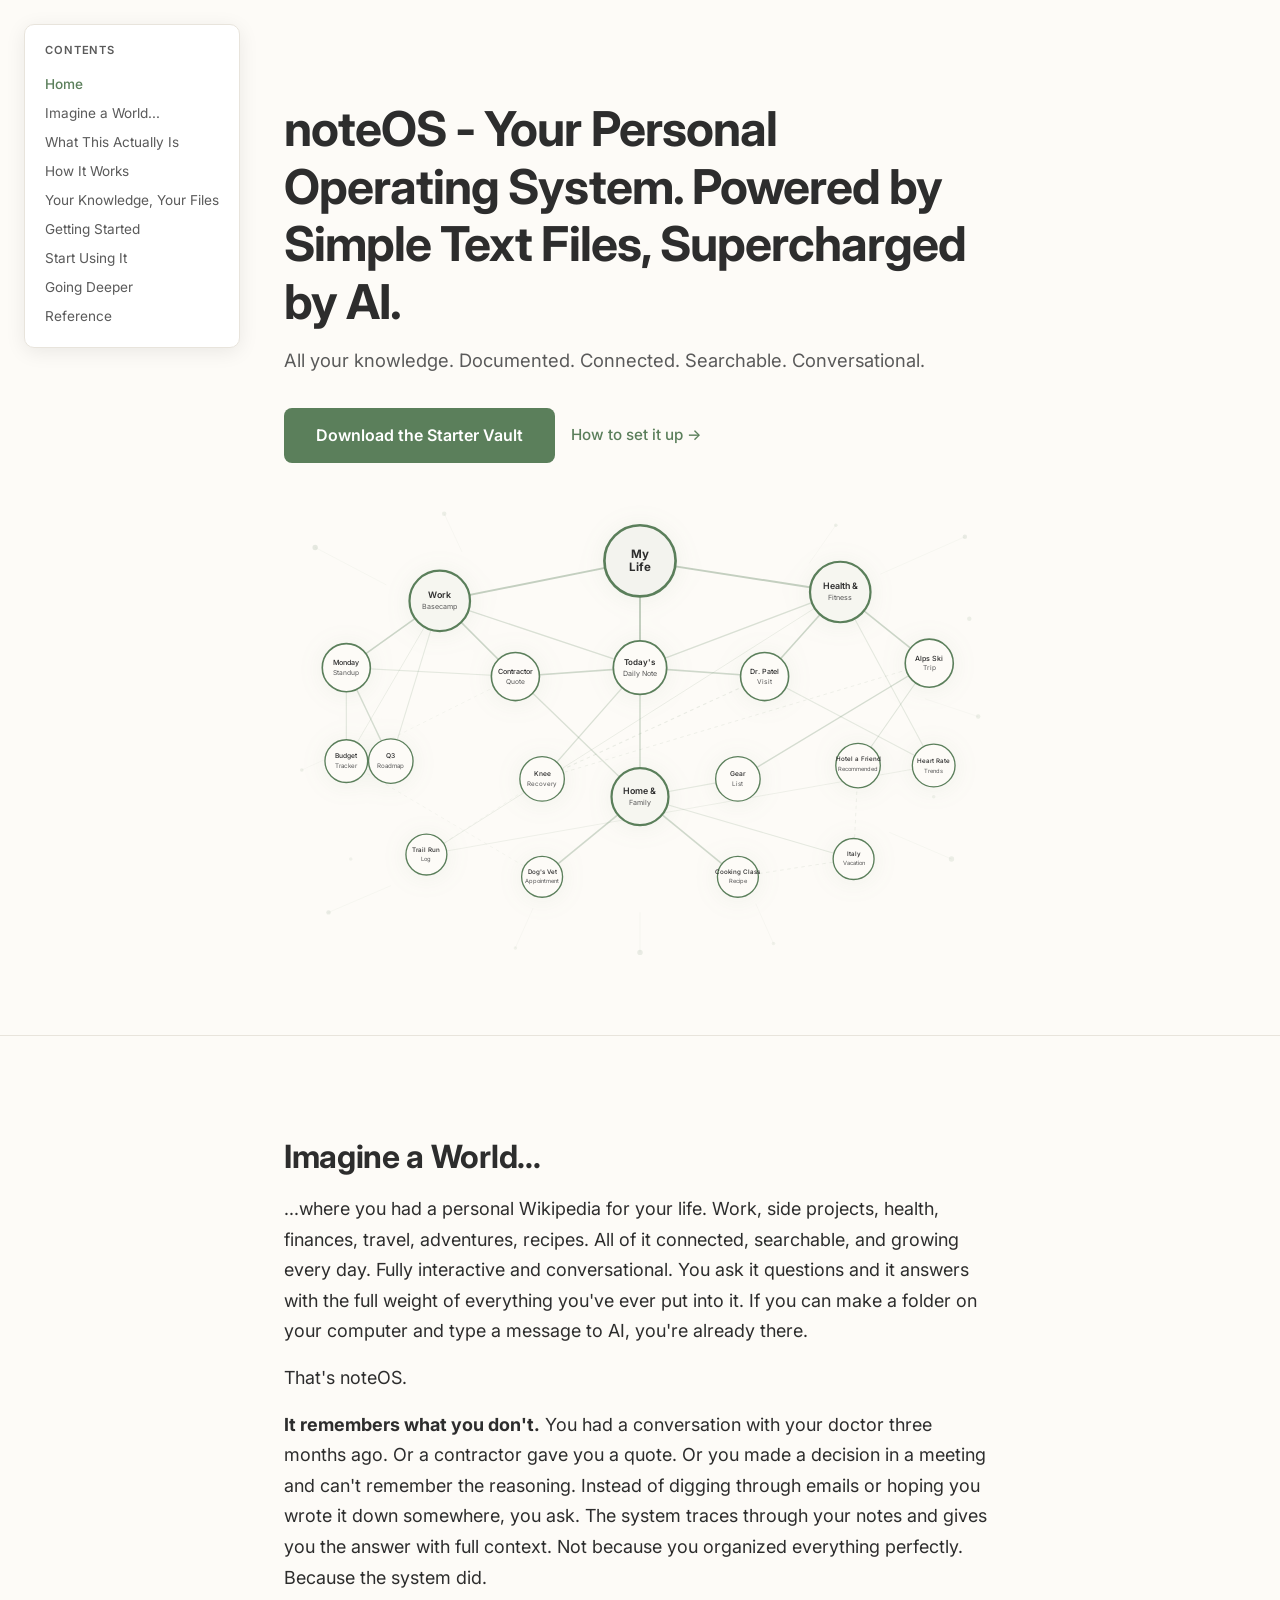
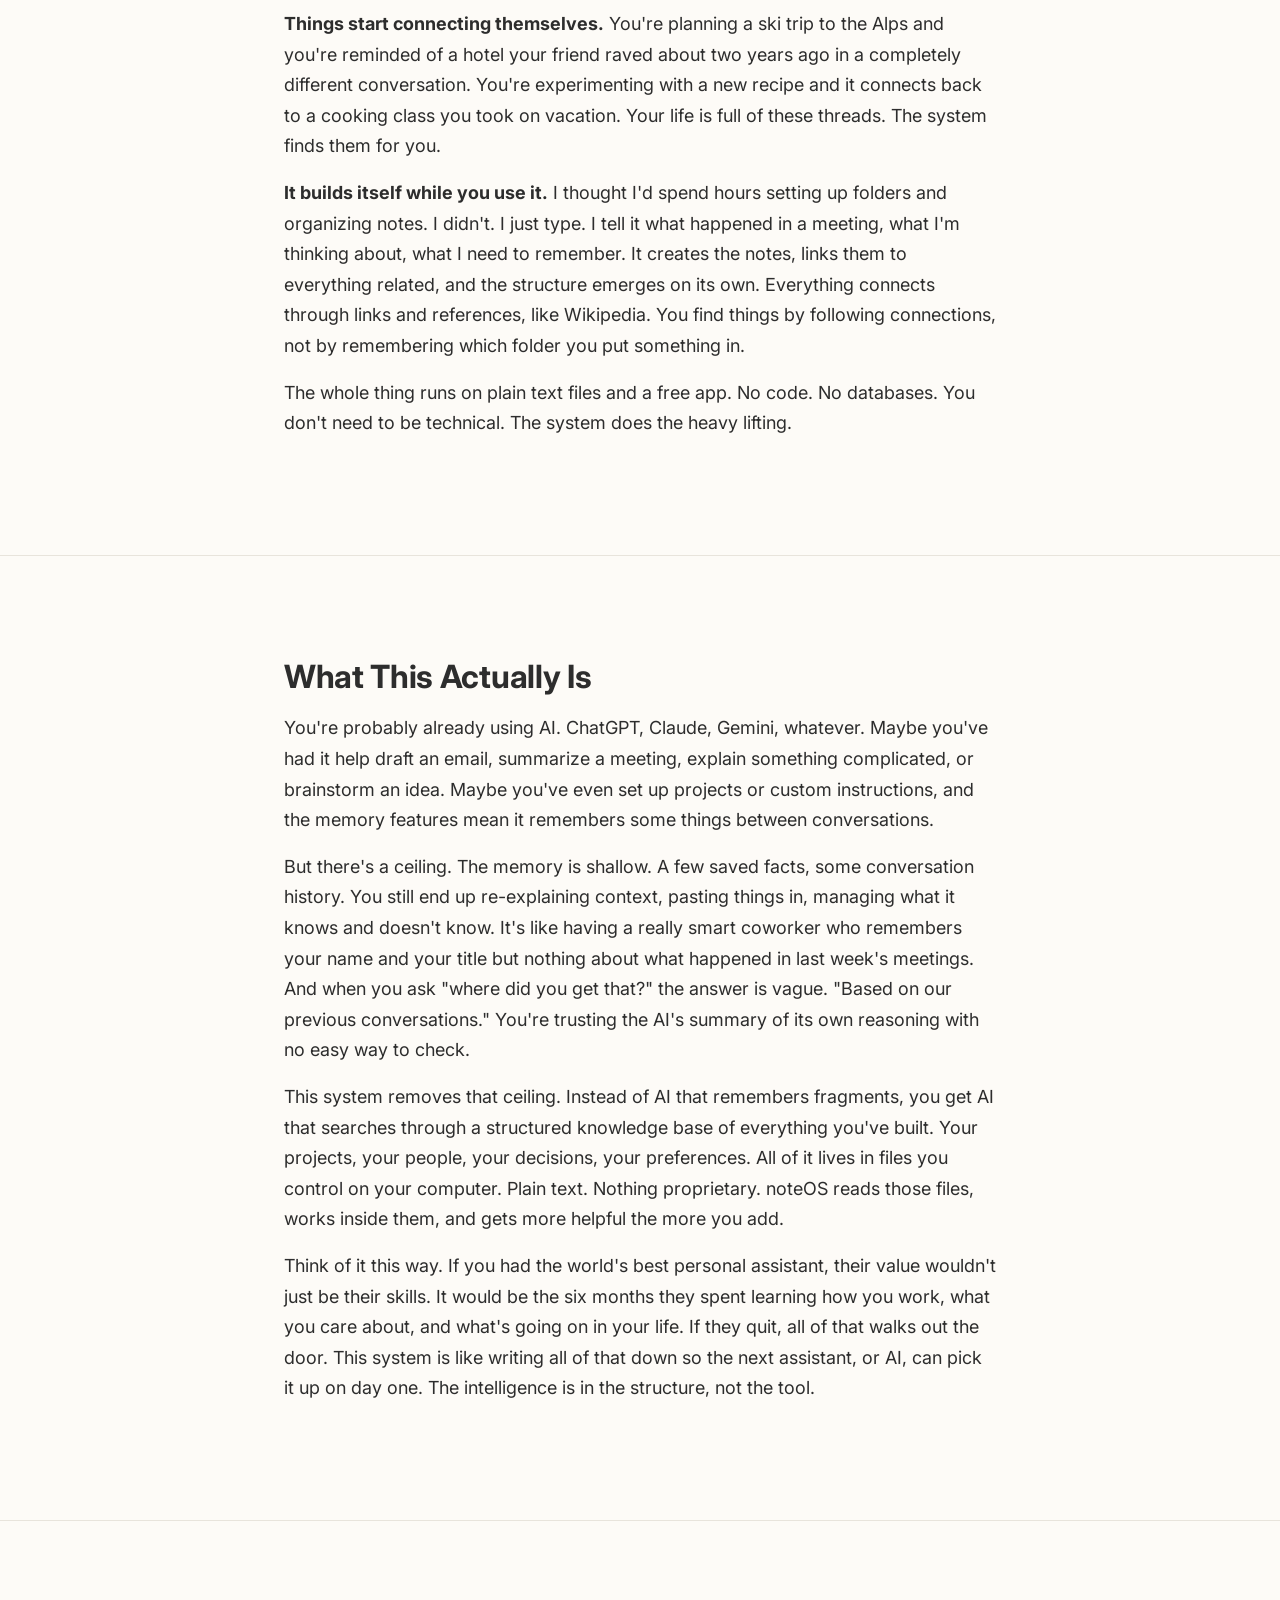
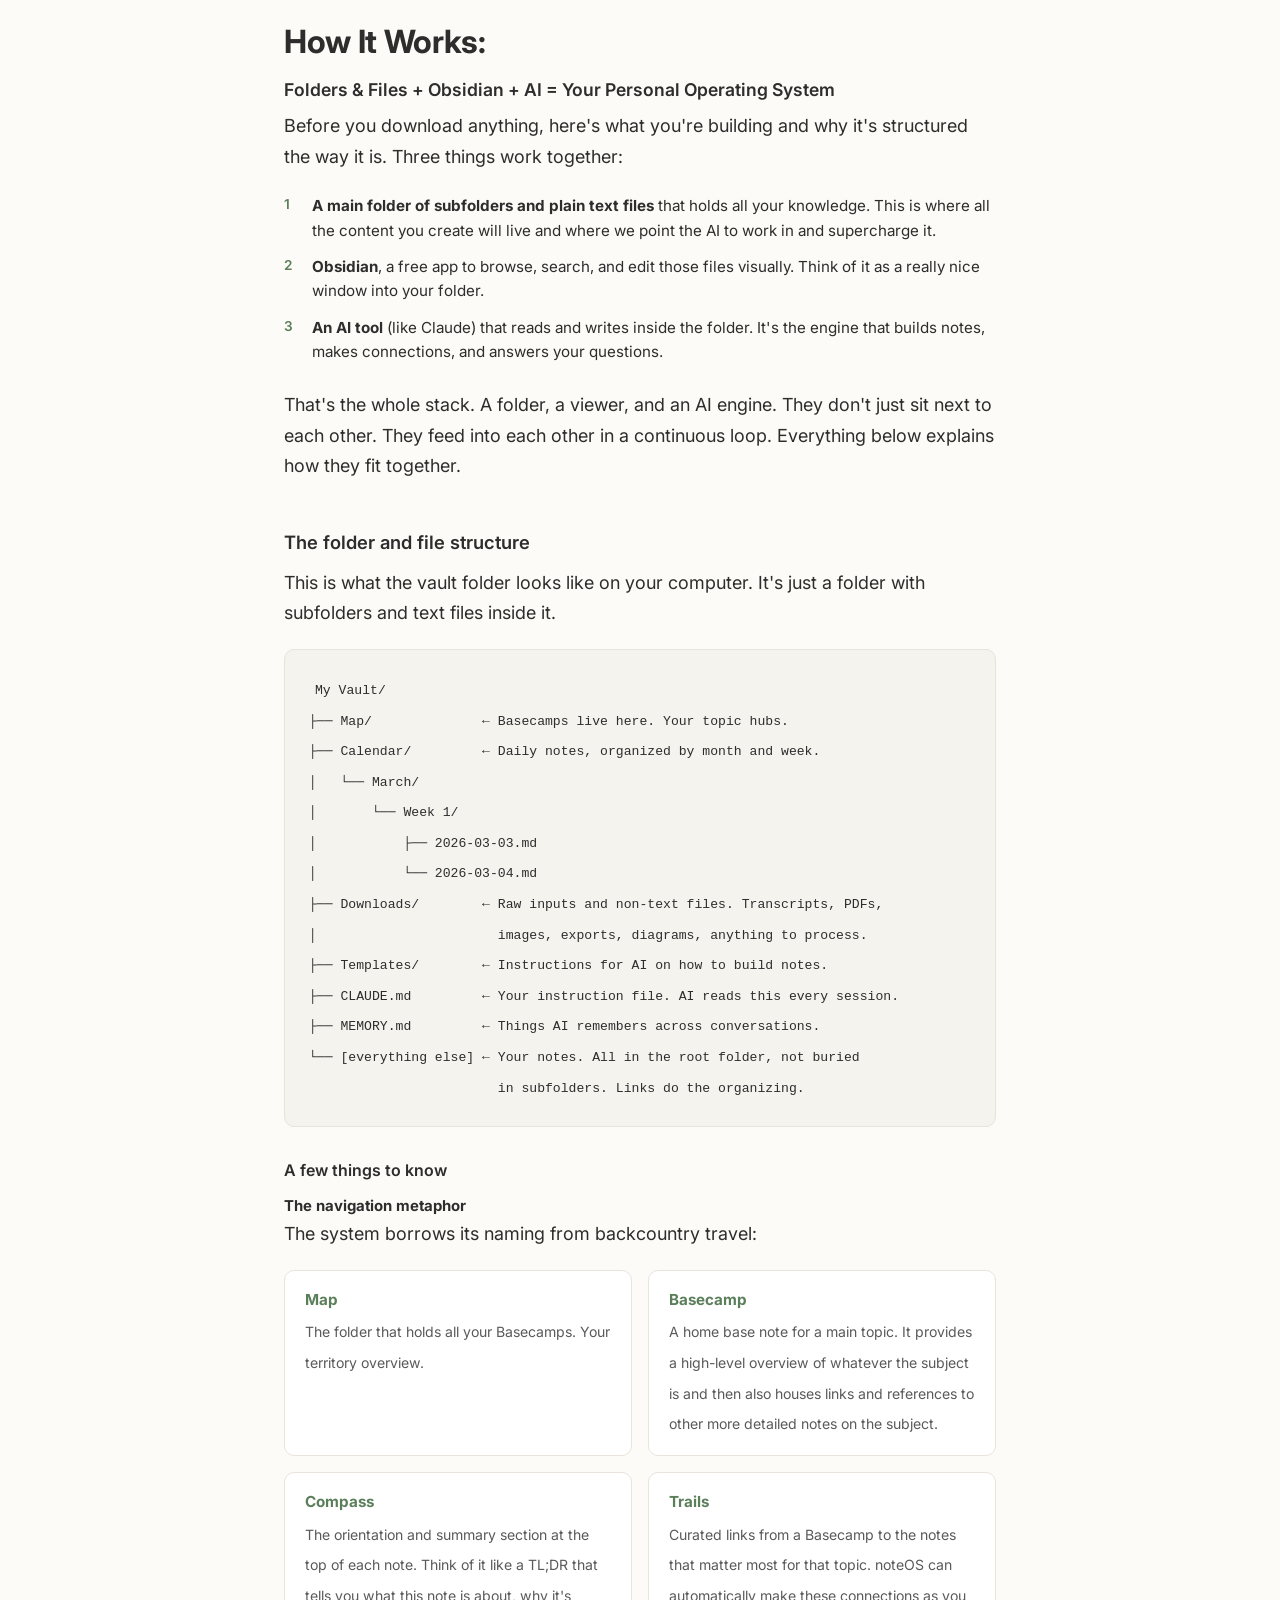
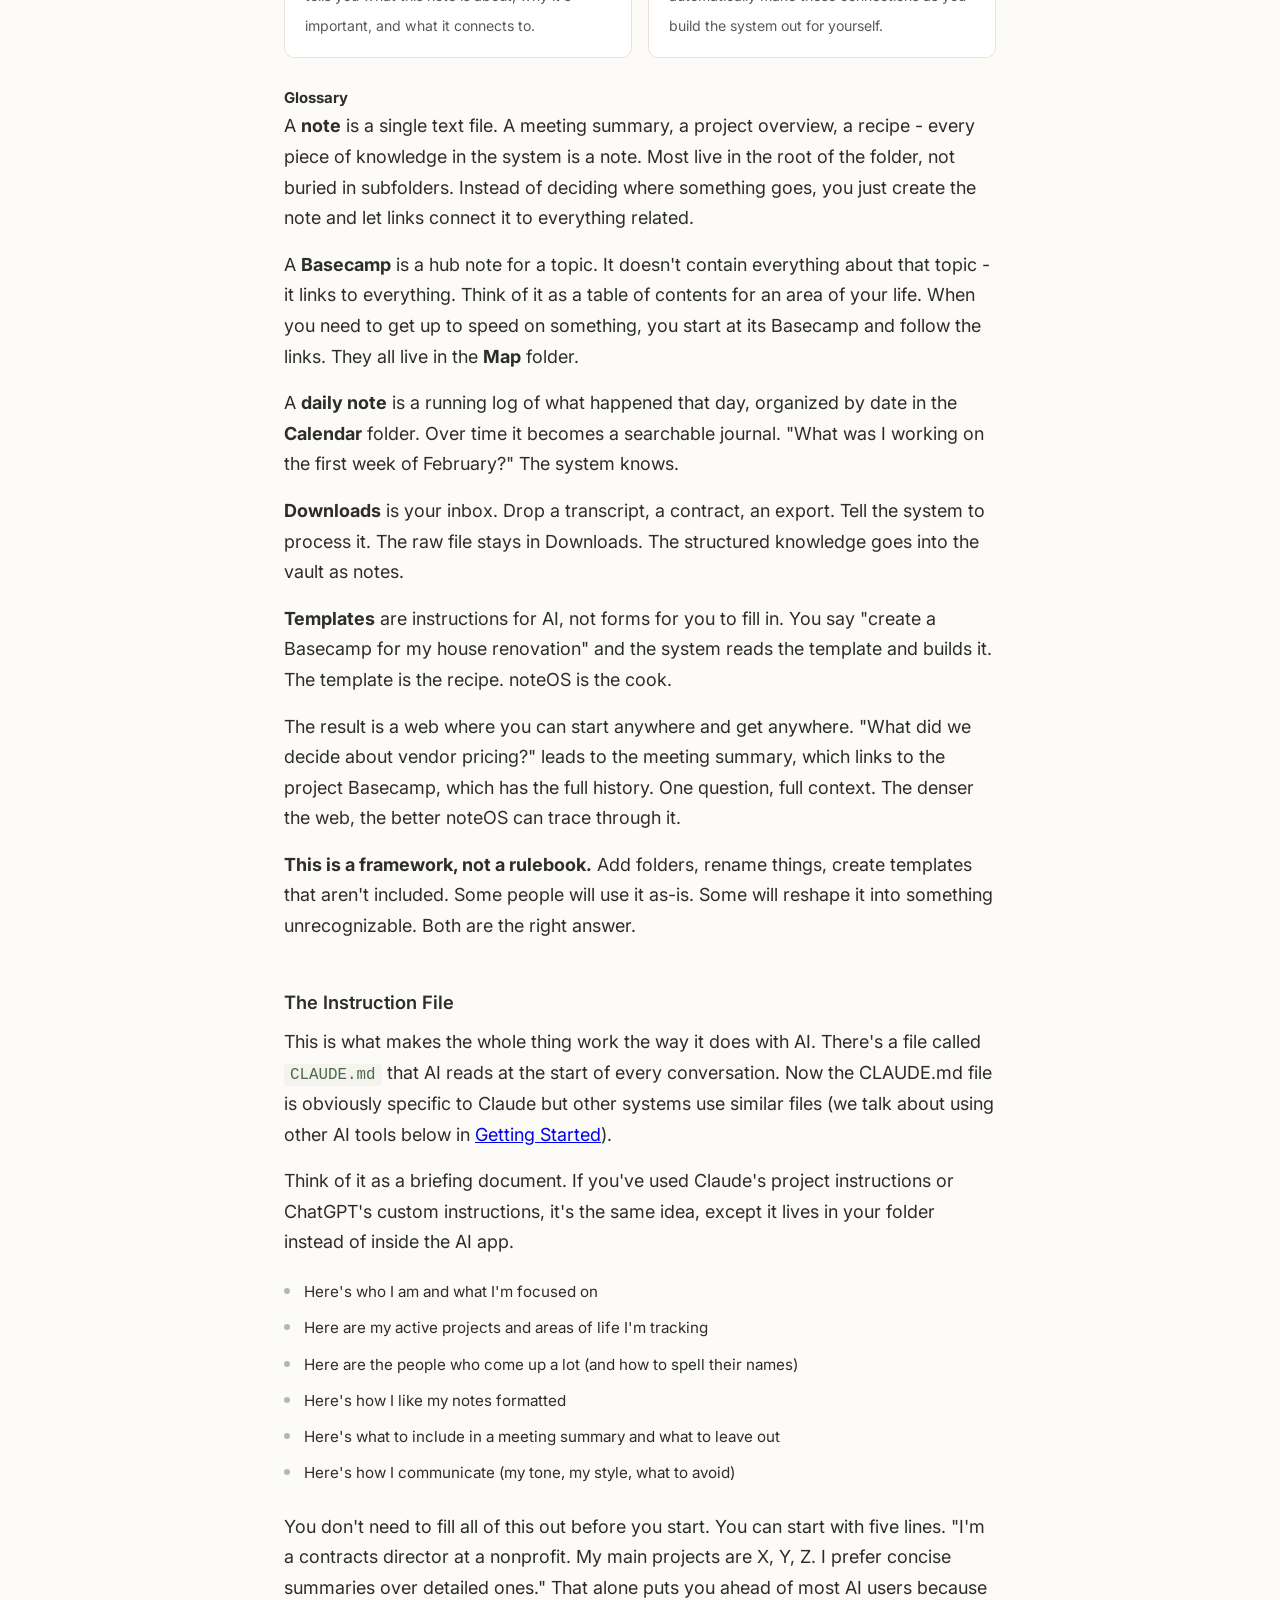
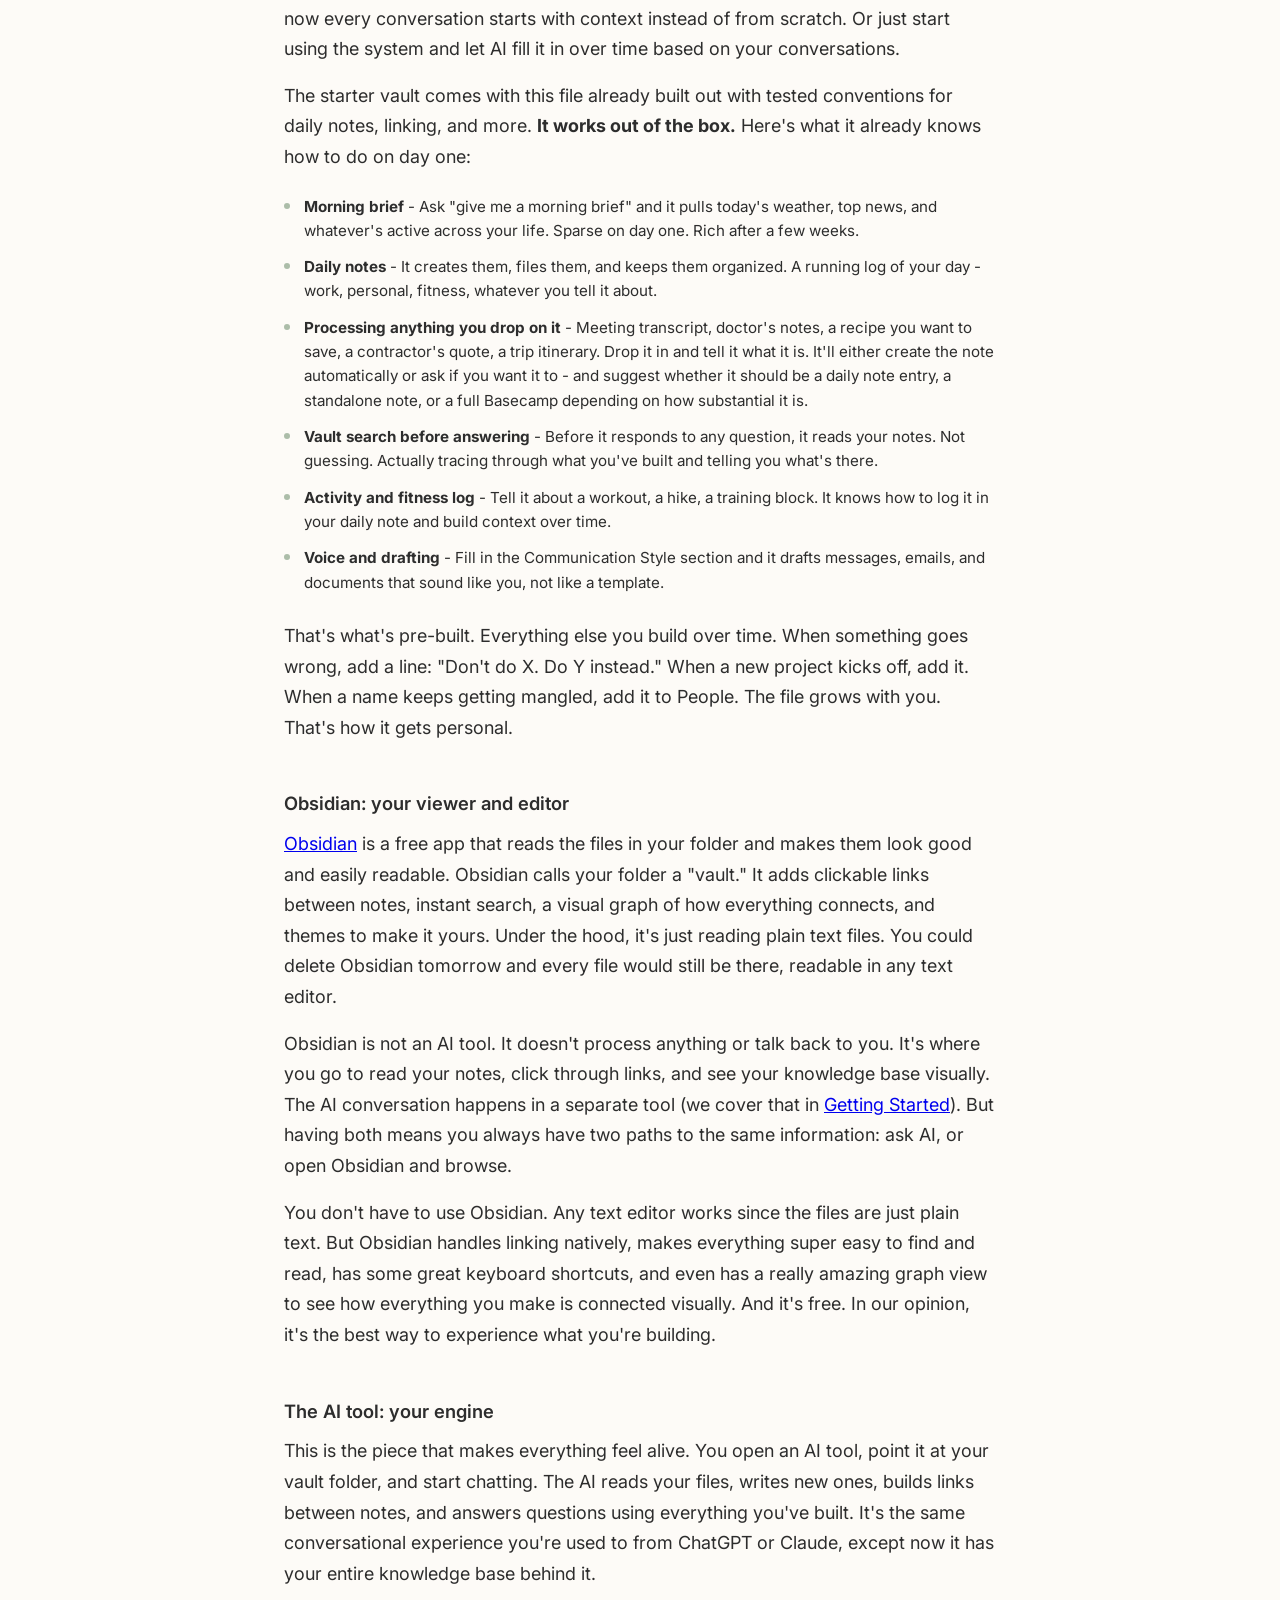
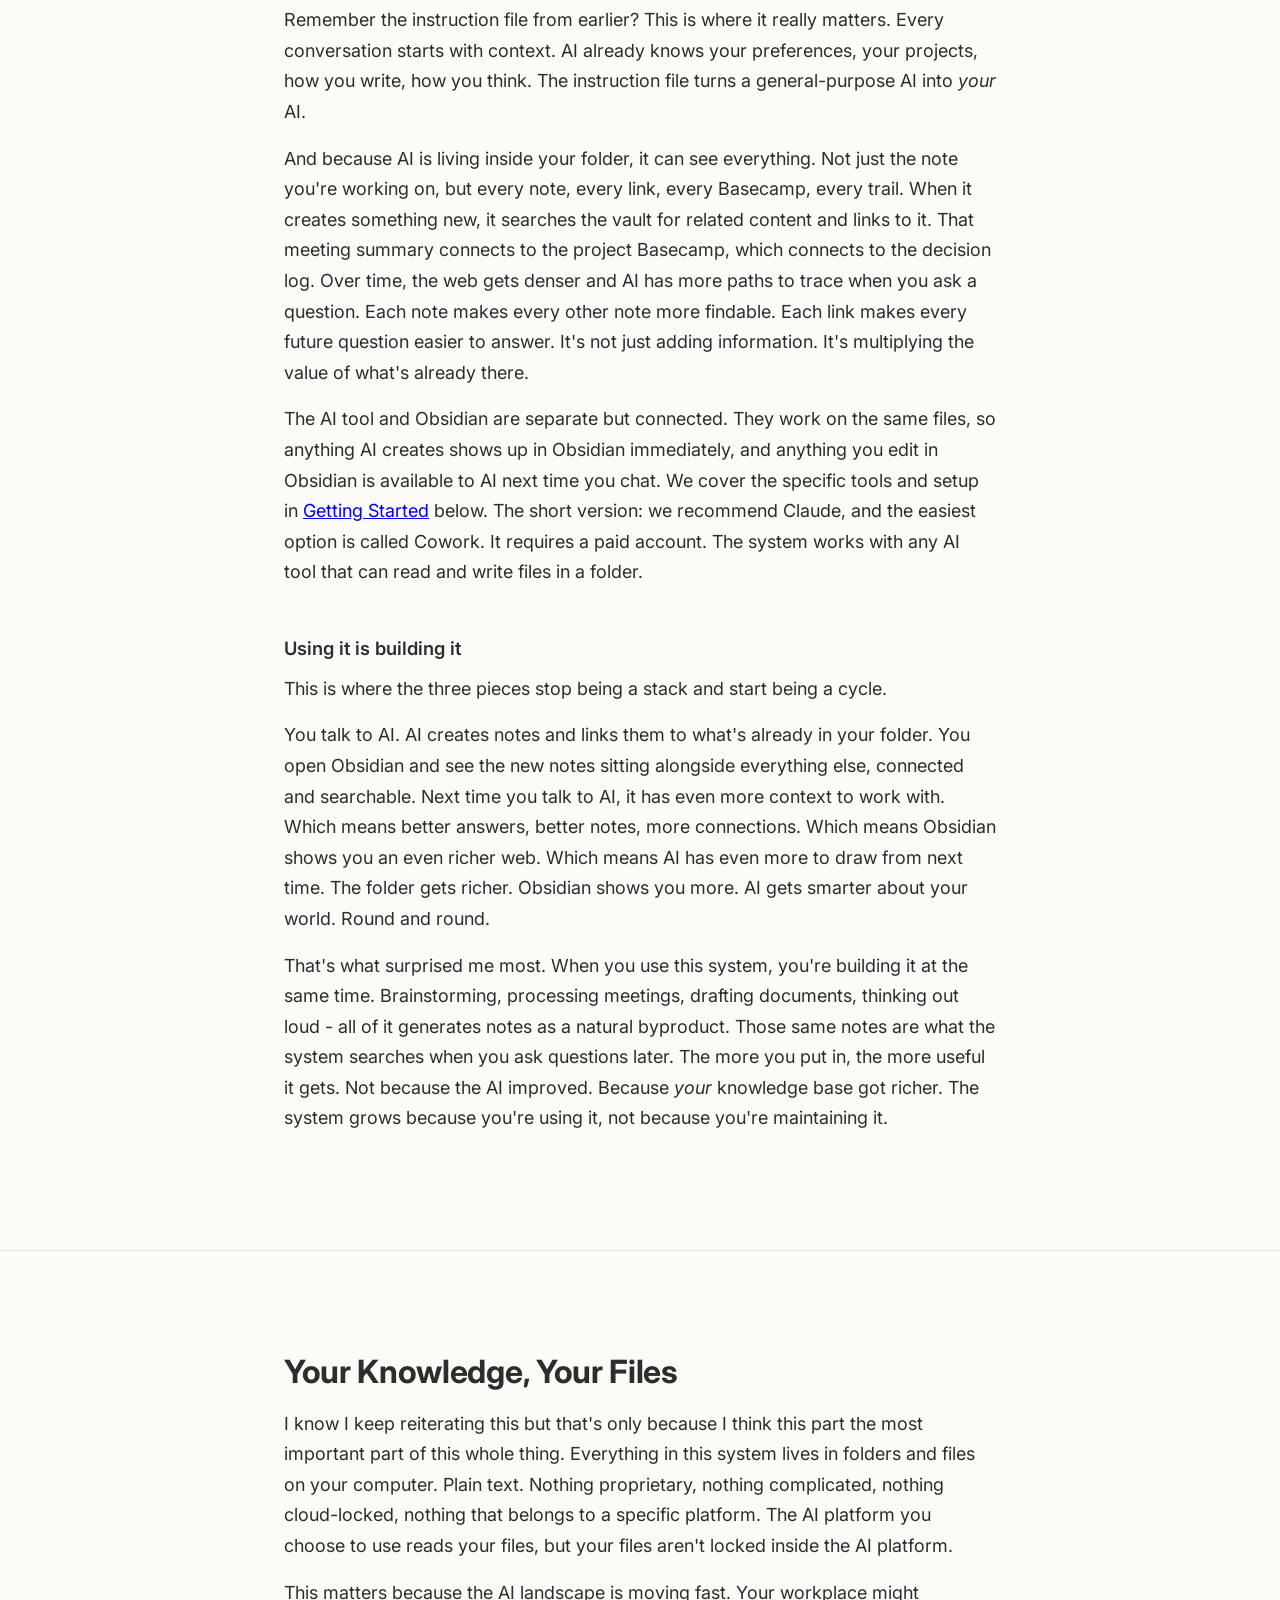
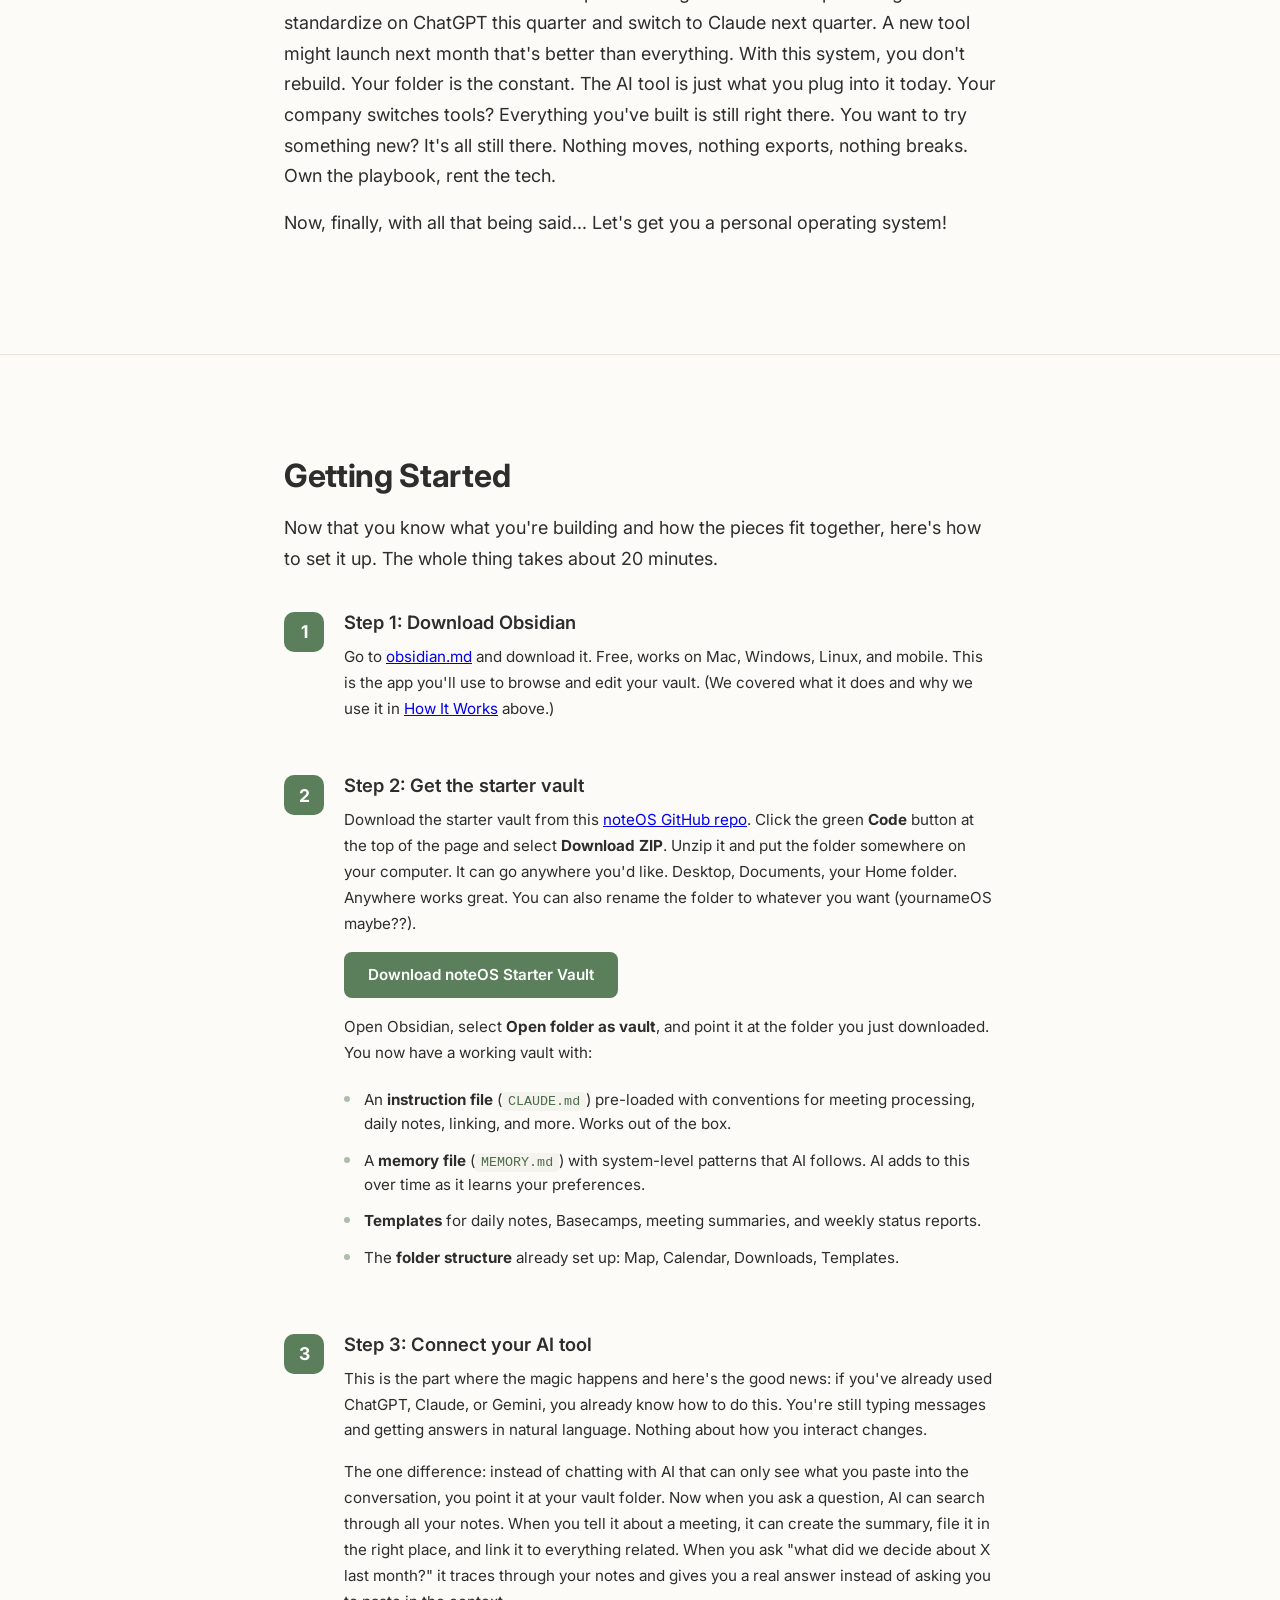
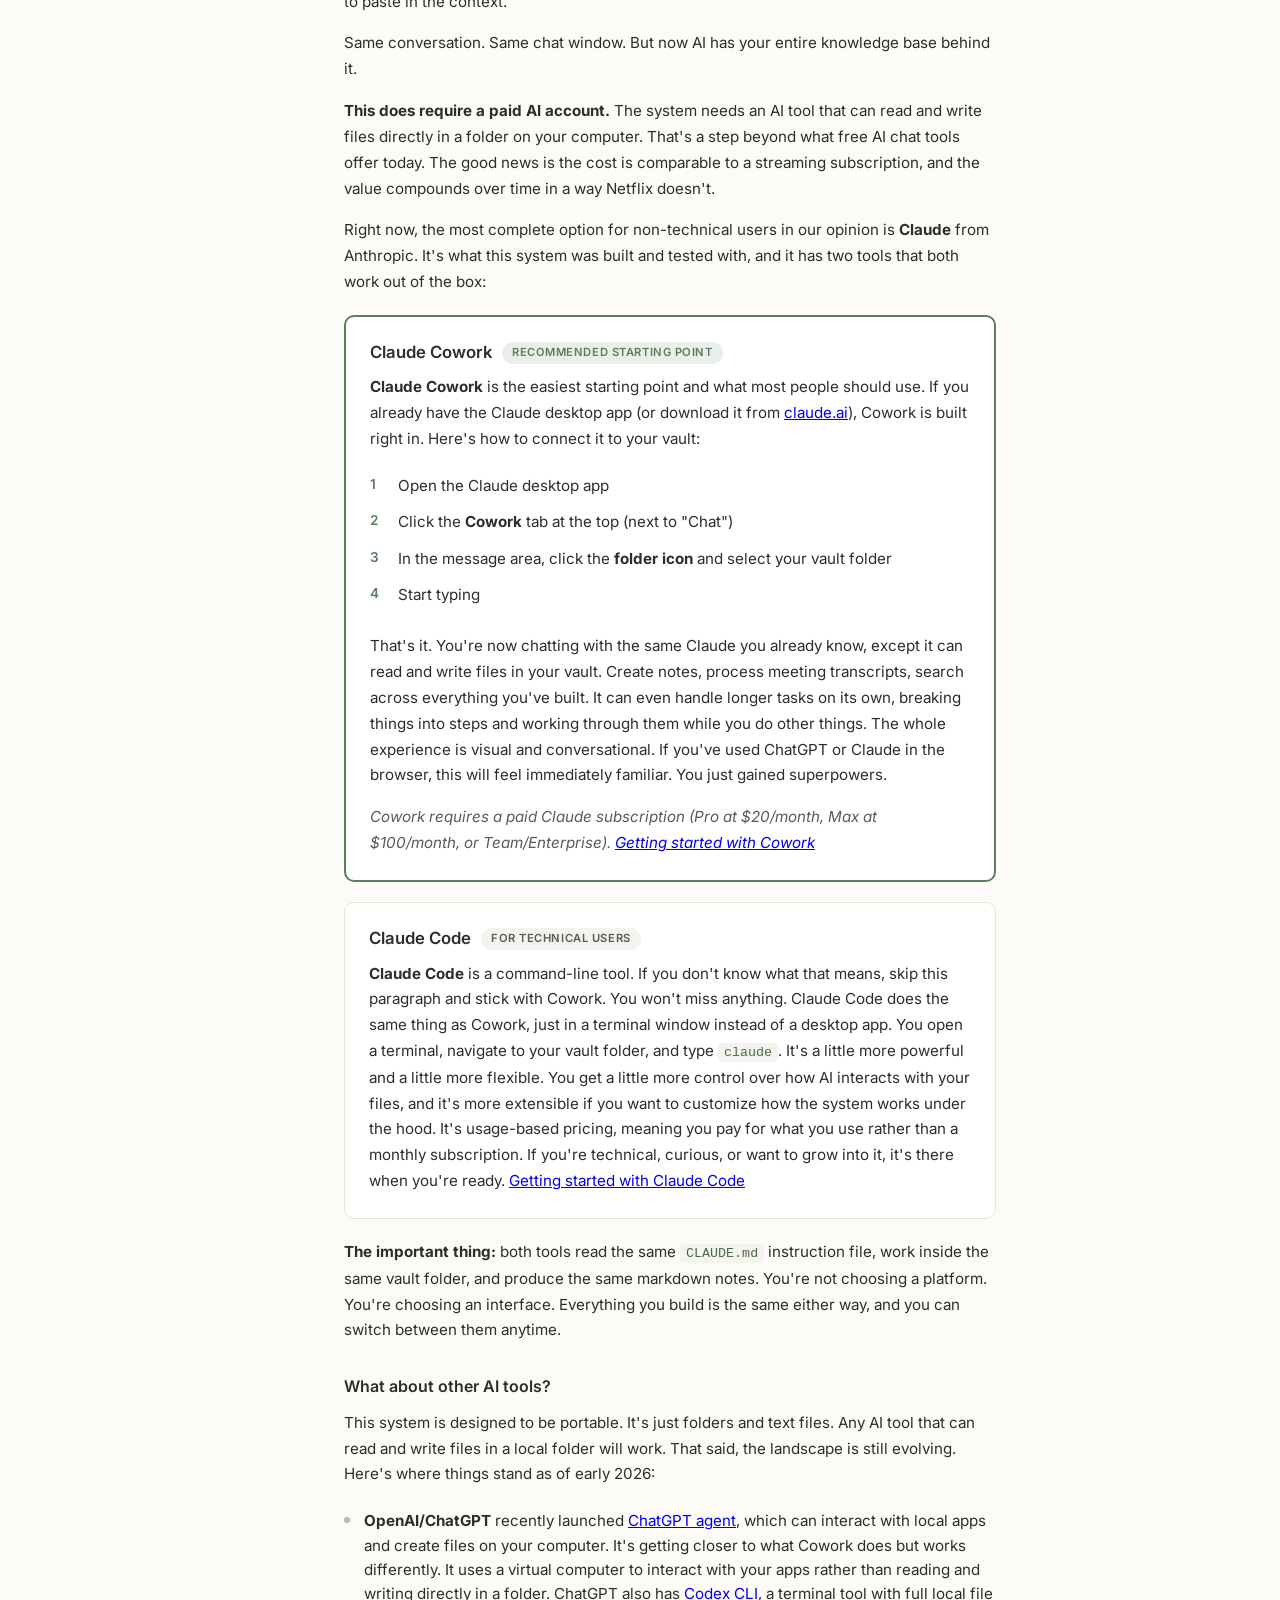
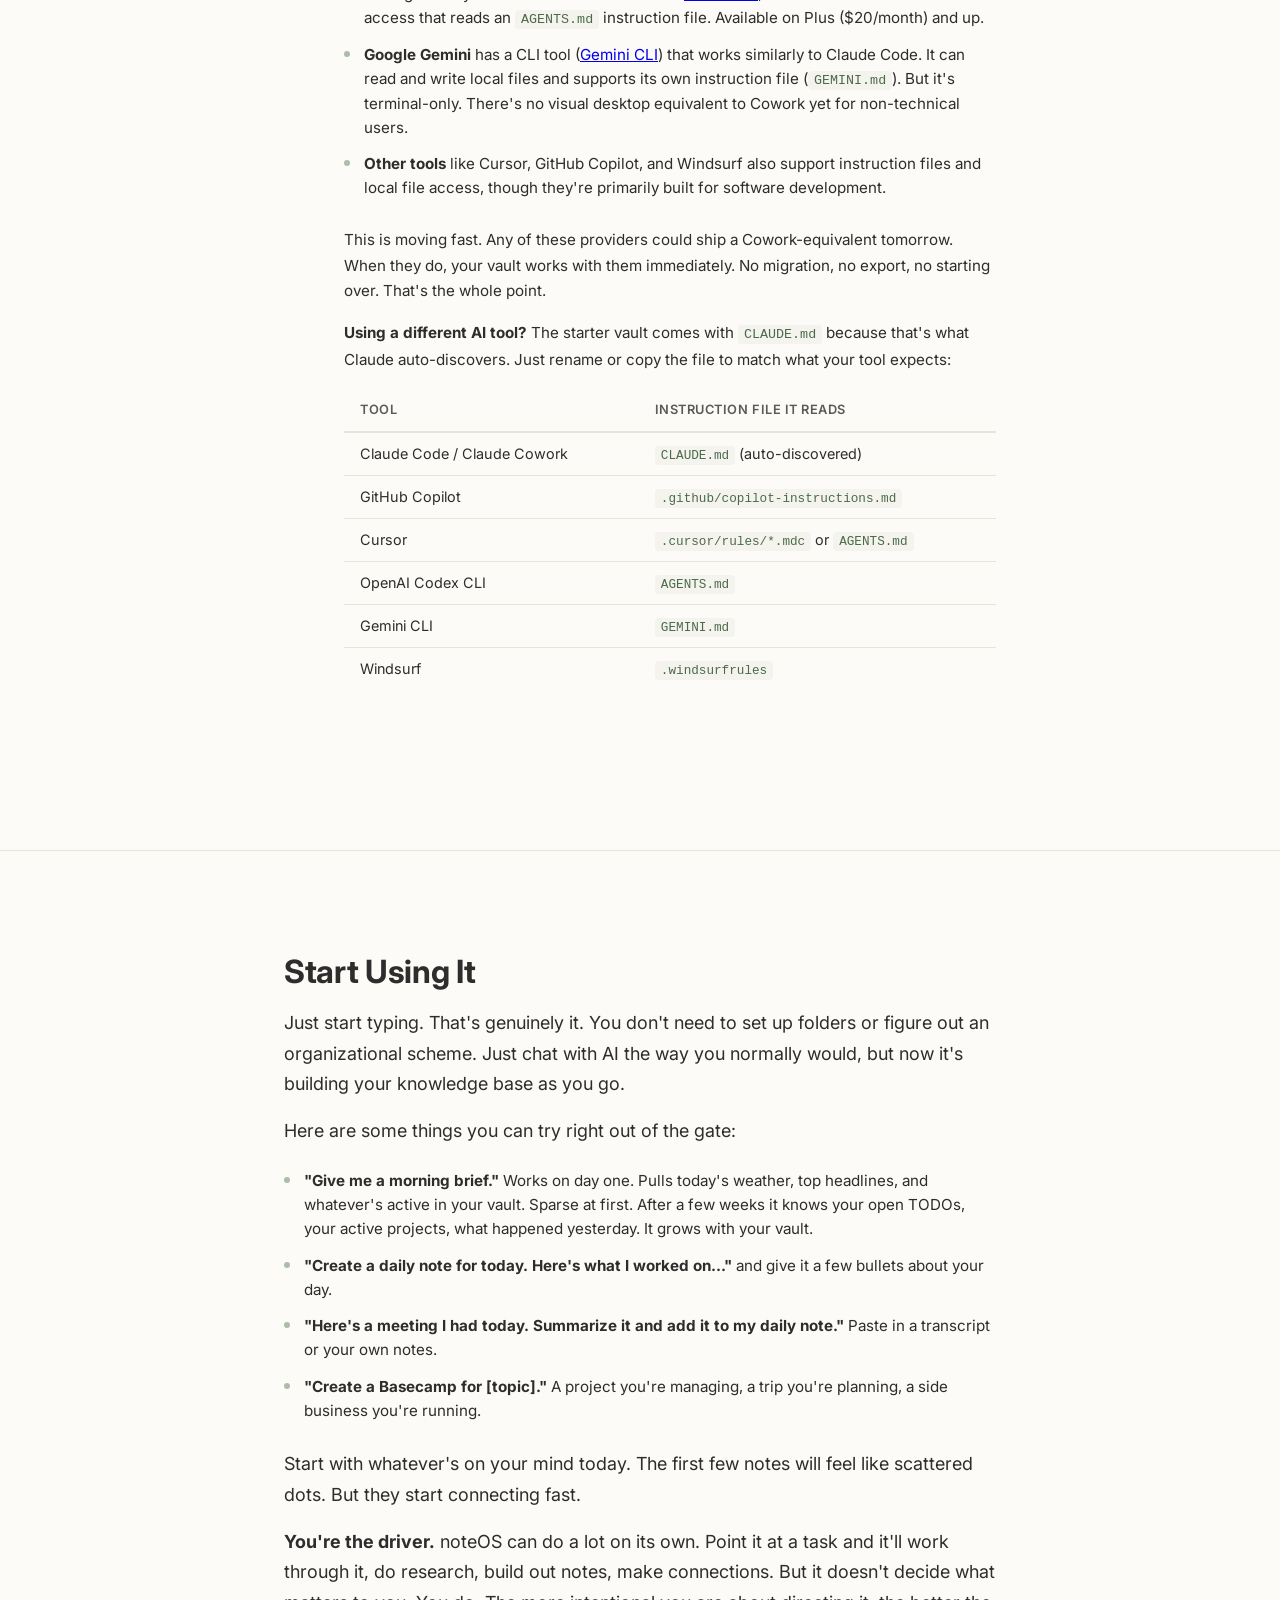
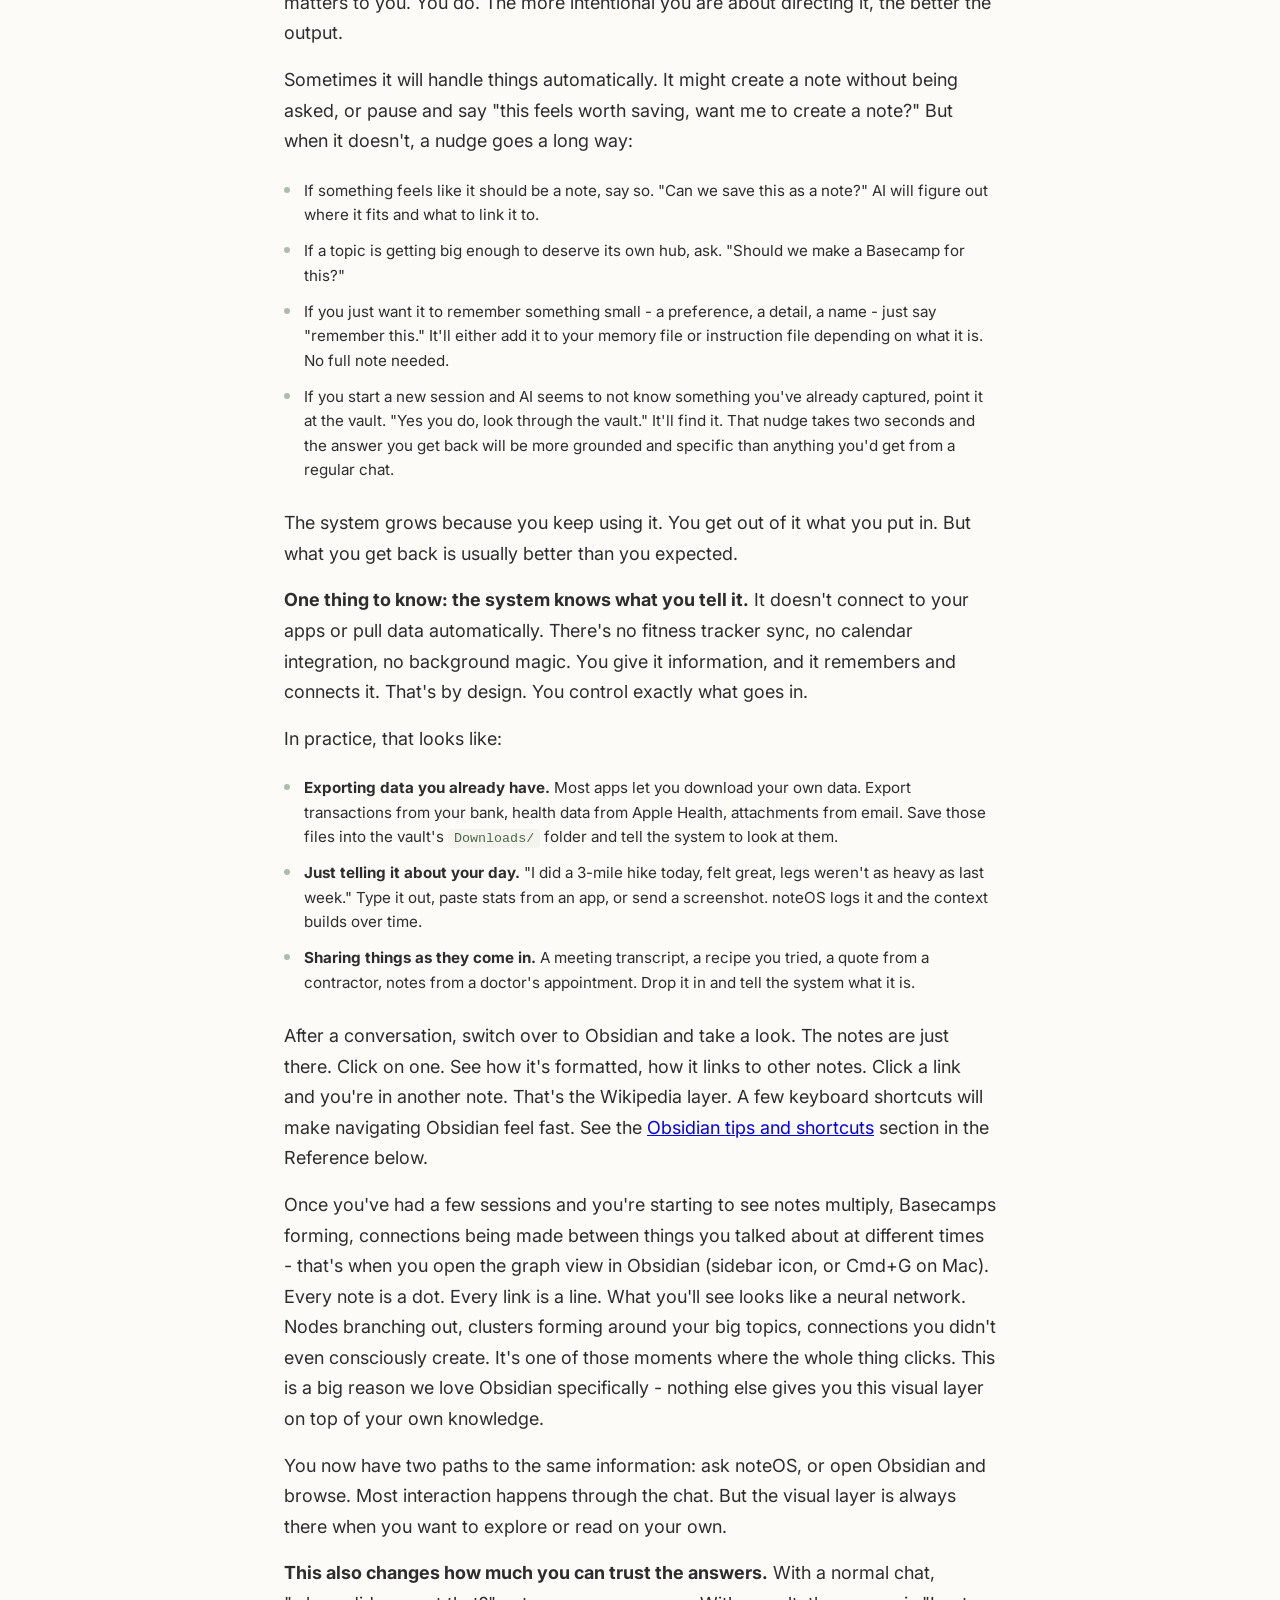
==== commit fe3dfa90: "Update landing page title and subtitle to match README Co-Authored-By: Claude Opus 4.6 <noreply@anth" ====
--- a/index.html
+++ b/index.html
@@ -3,7 +3,7 @@
 <head>
     <meta charset="UTF-8">
     <meta name="viewport" content="width=device-width, initial-scale=1.0">
-    <title>noteOS - A Personal Operating System Powered by AI</title>
+    <title>noteOS - Your Personal Operating System. Powered by Simple Text Files, Supercharged by AI.</title>
     <meta name="description" content="A starter vault of folders, text files, and AI instructions that connects everything you know. Free. No code. No account needed.">
     <link rel="preconnect" href="https://fonts.googleapis.com">
     <link rel="preconnect" href="https://fonts.gstatic.com" crossorigin>
@@ -38,8 +38,8 @@
     <!-- Hero -->
     <section id="hero">
         <div class="container hero-content">
-            <h1>noteOS - Your Personal "Operating System", Supercharged by AI</h1>
-            <p class="subhead">All your knowledge, connected and searchable. Built on simple text files and folders that anyone (and we mean anyone) can set up and use.</p>
+            <h1>noteOS - Your Personal Operating System. Powered by Simple Text Files, Supercharged by AI.</h1>
+            <p class="subhead">All your knowledge. Documented. Connected. Searchable. Conversational.</p>
             <div class="cta-group">
                 <a href="https://github.com/BOOMCHOPALAKA/noteOS/archive/refs/heads/main.zip" class="btn-primary">Download the Starter Vault</a>
                 <a href="#getting-started" class="btn-secondary">How to set it up &rarr;</a>
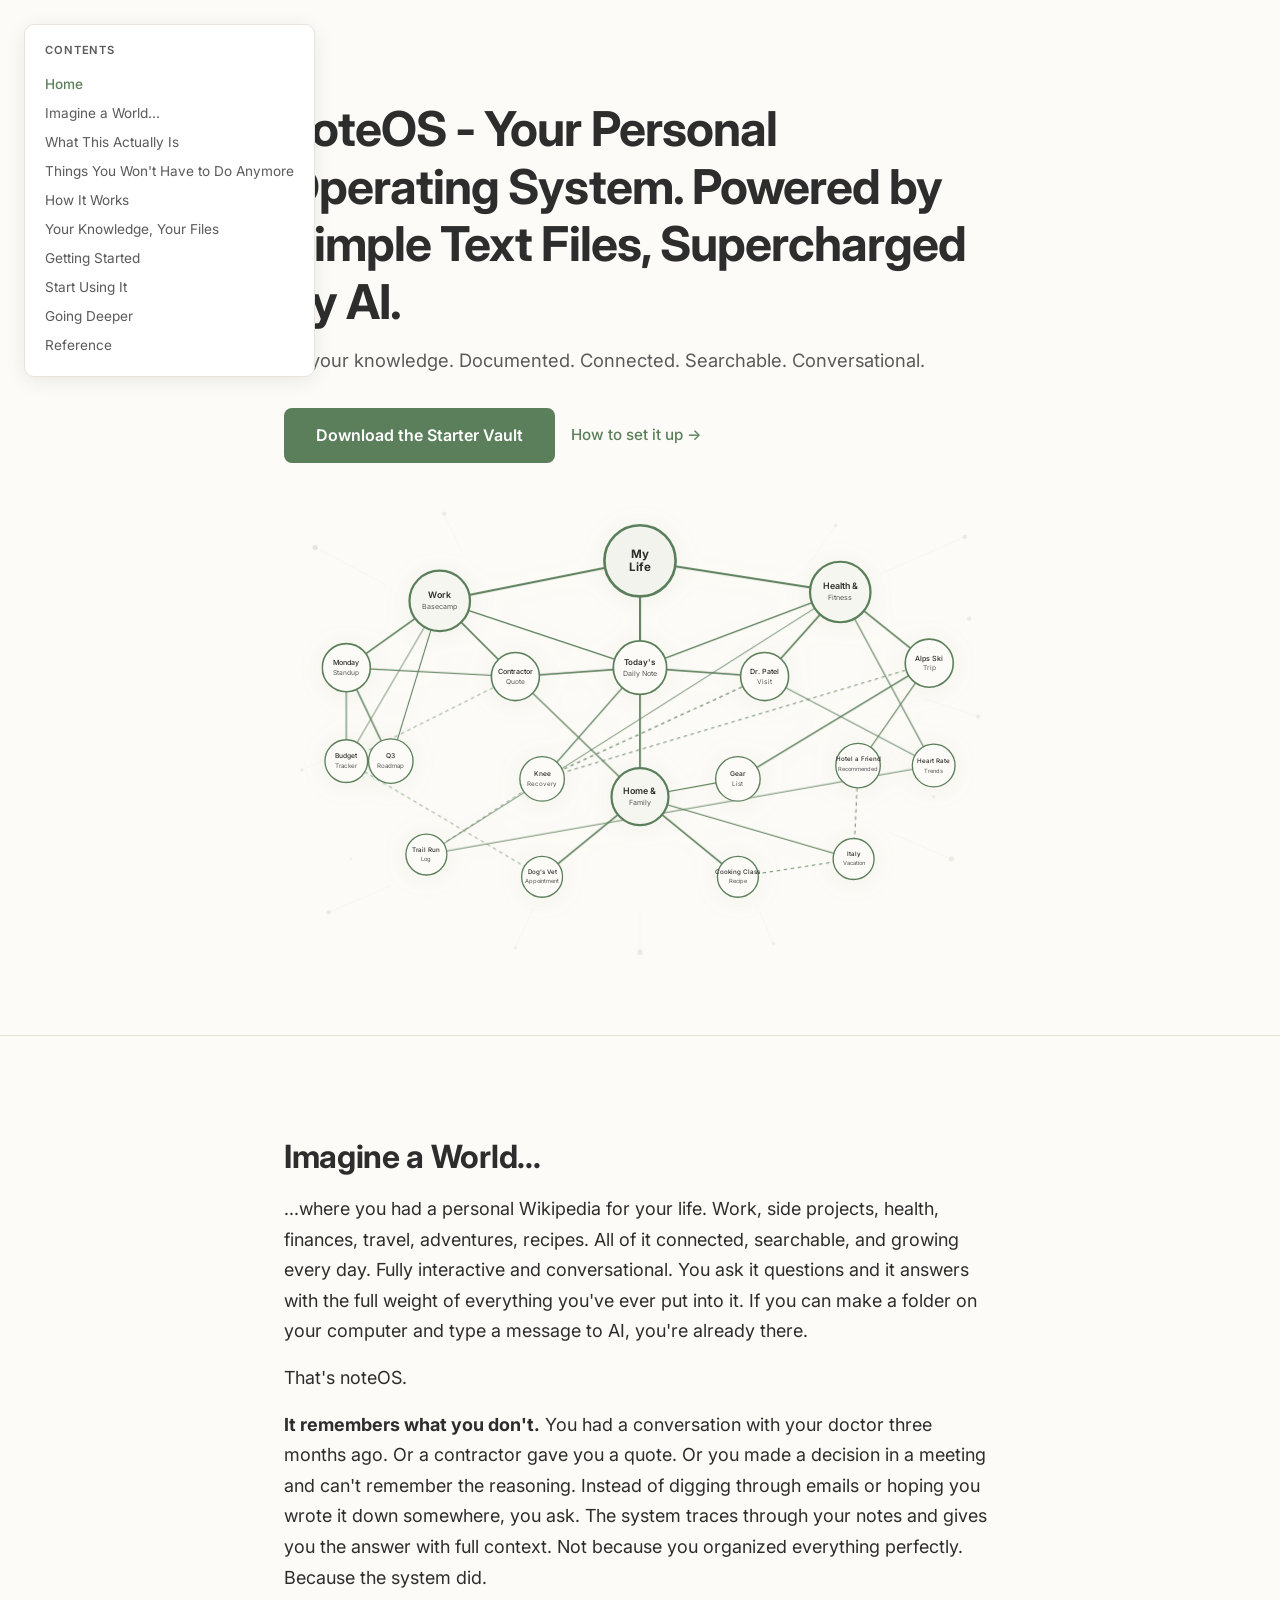
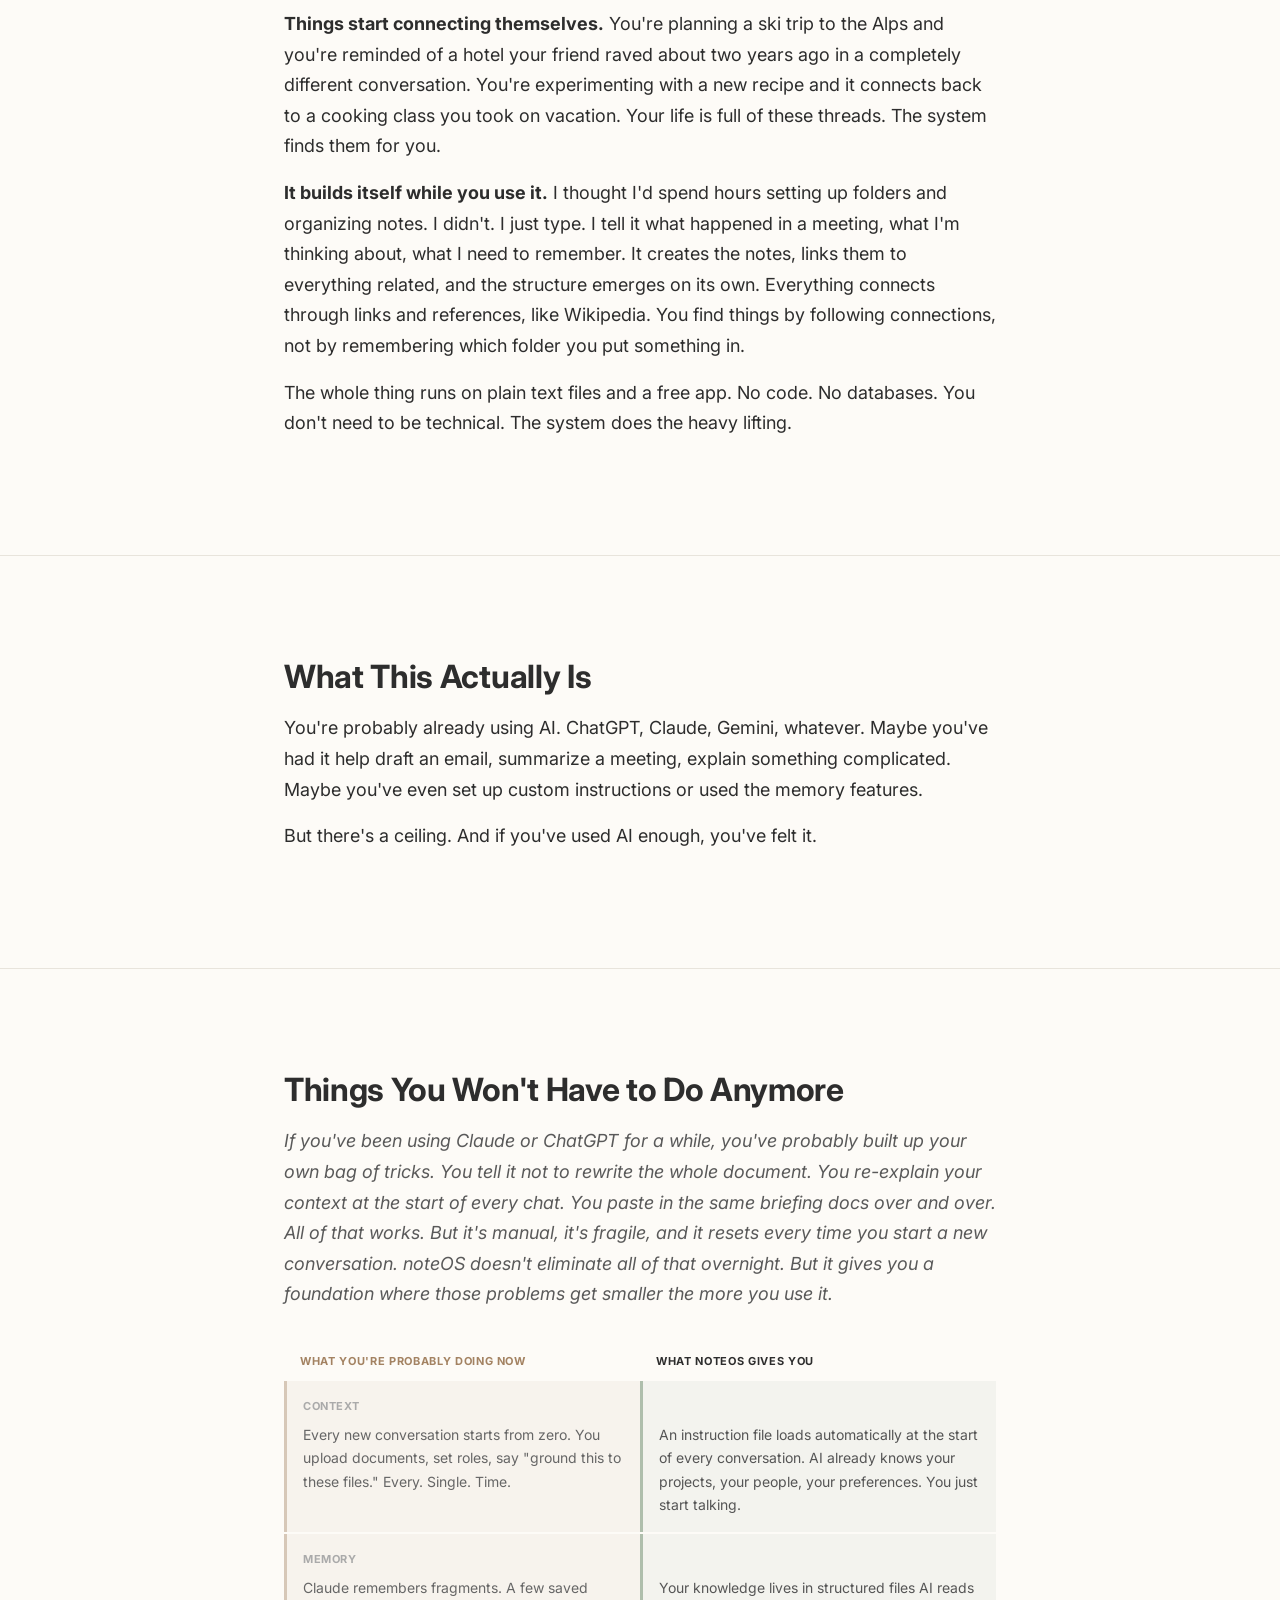
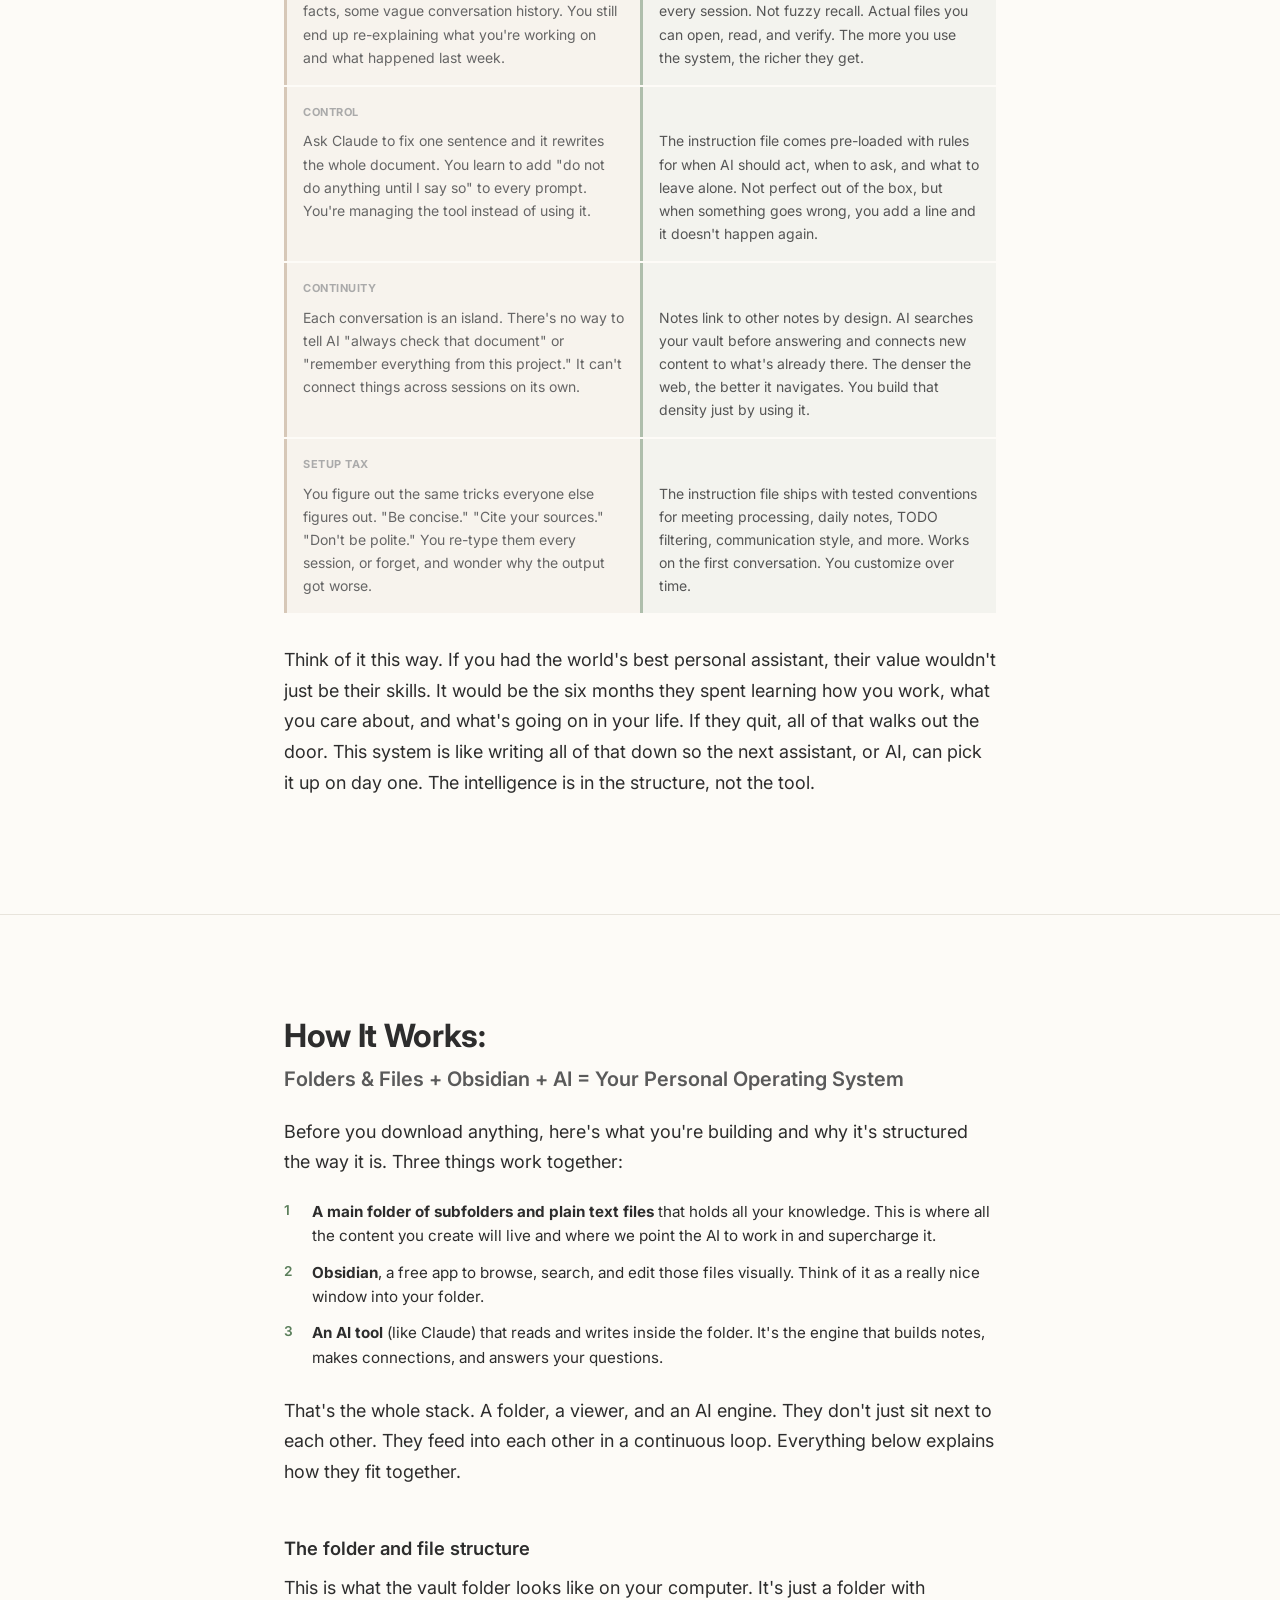
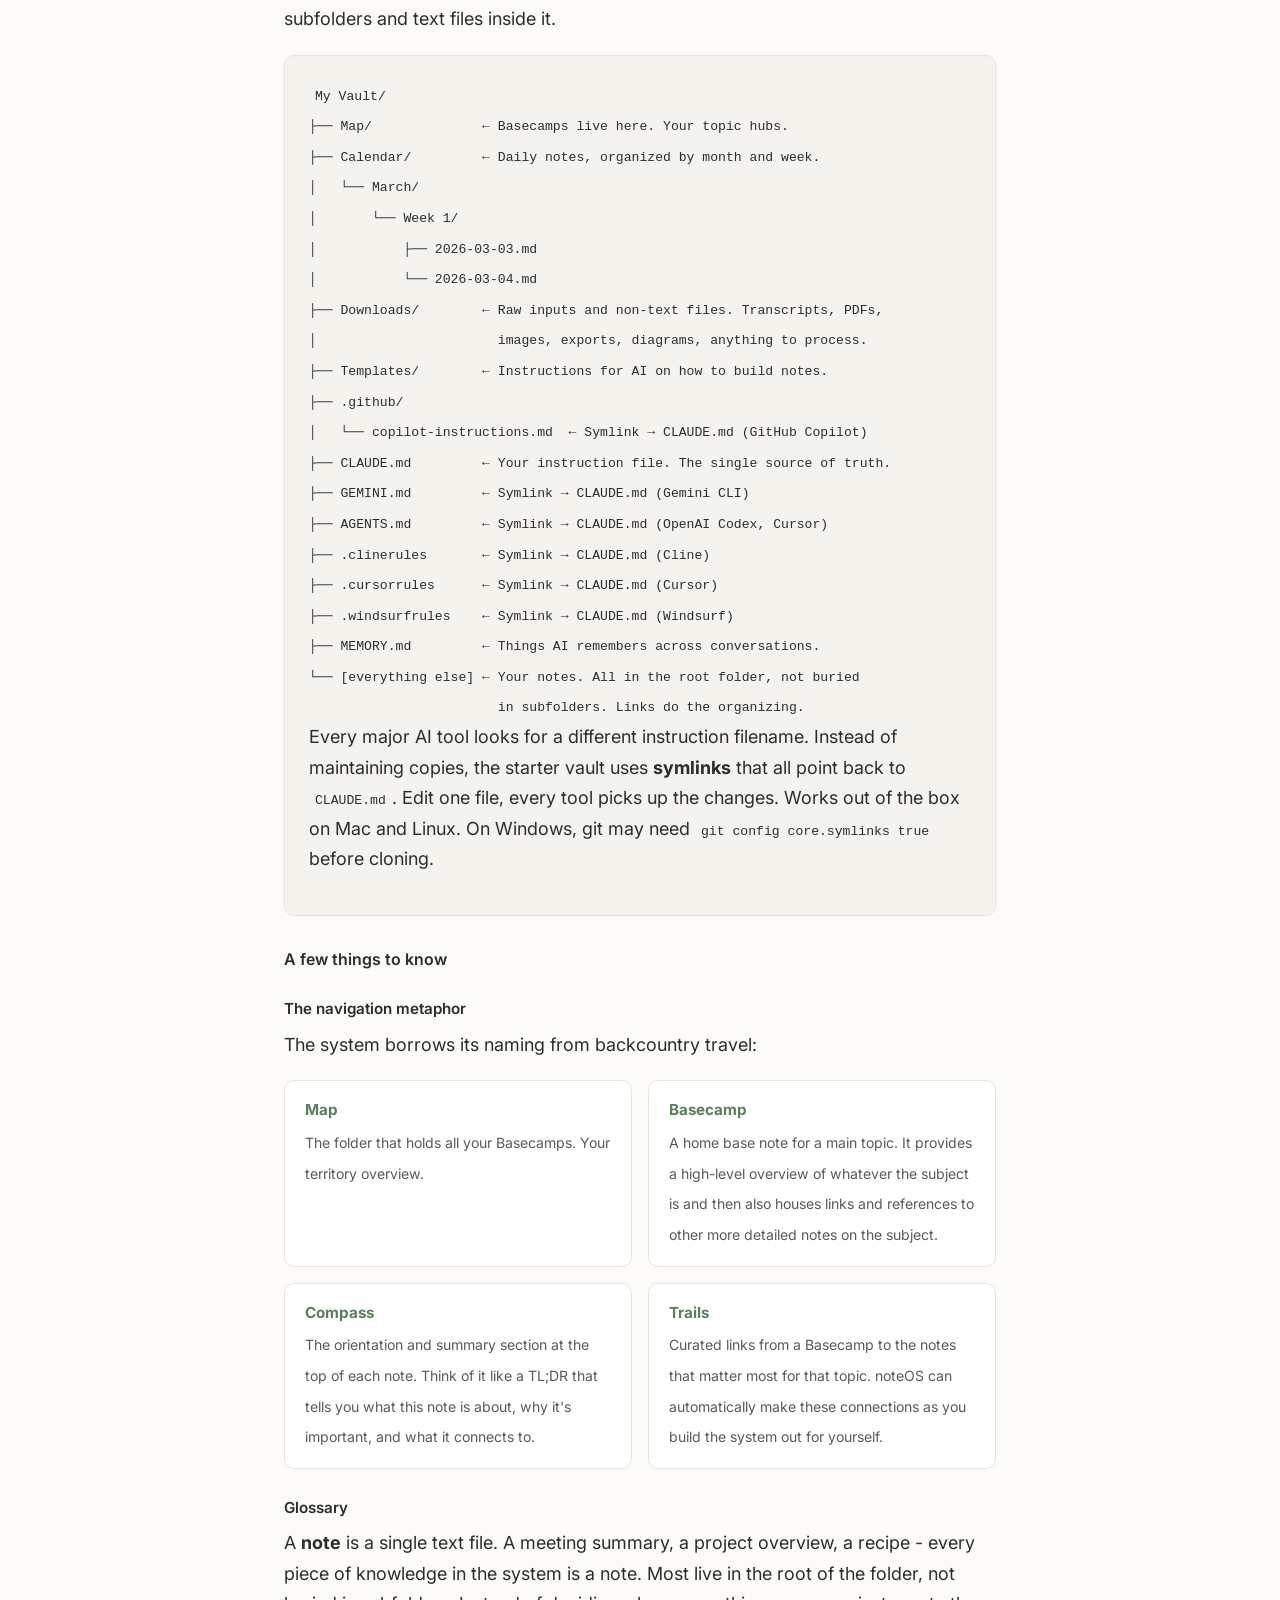
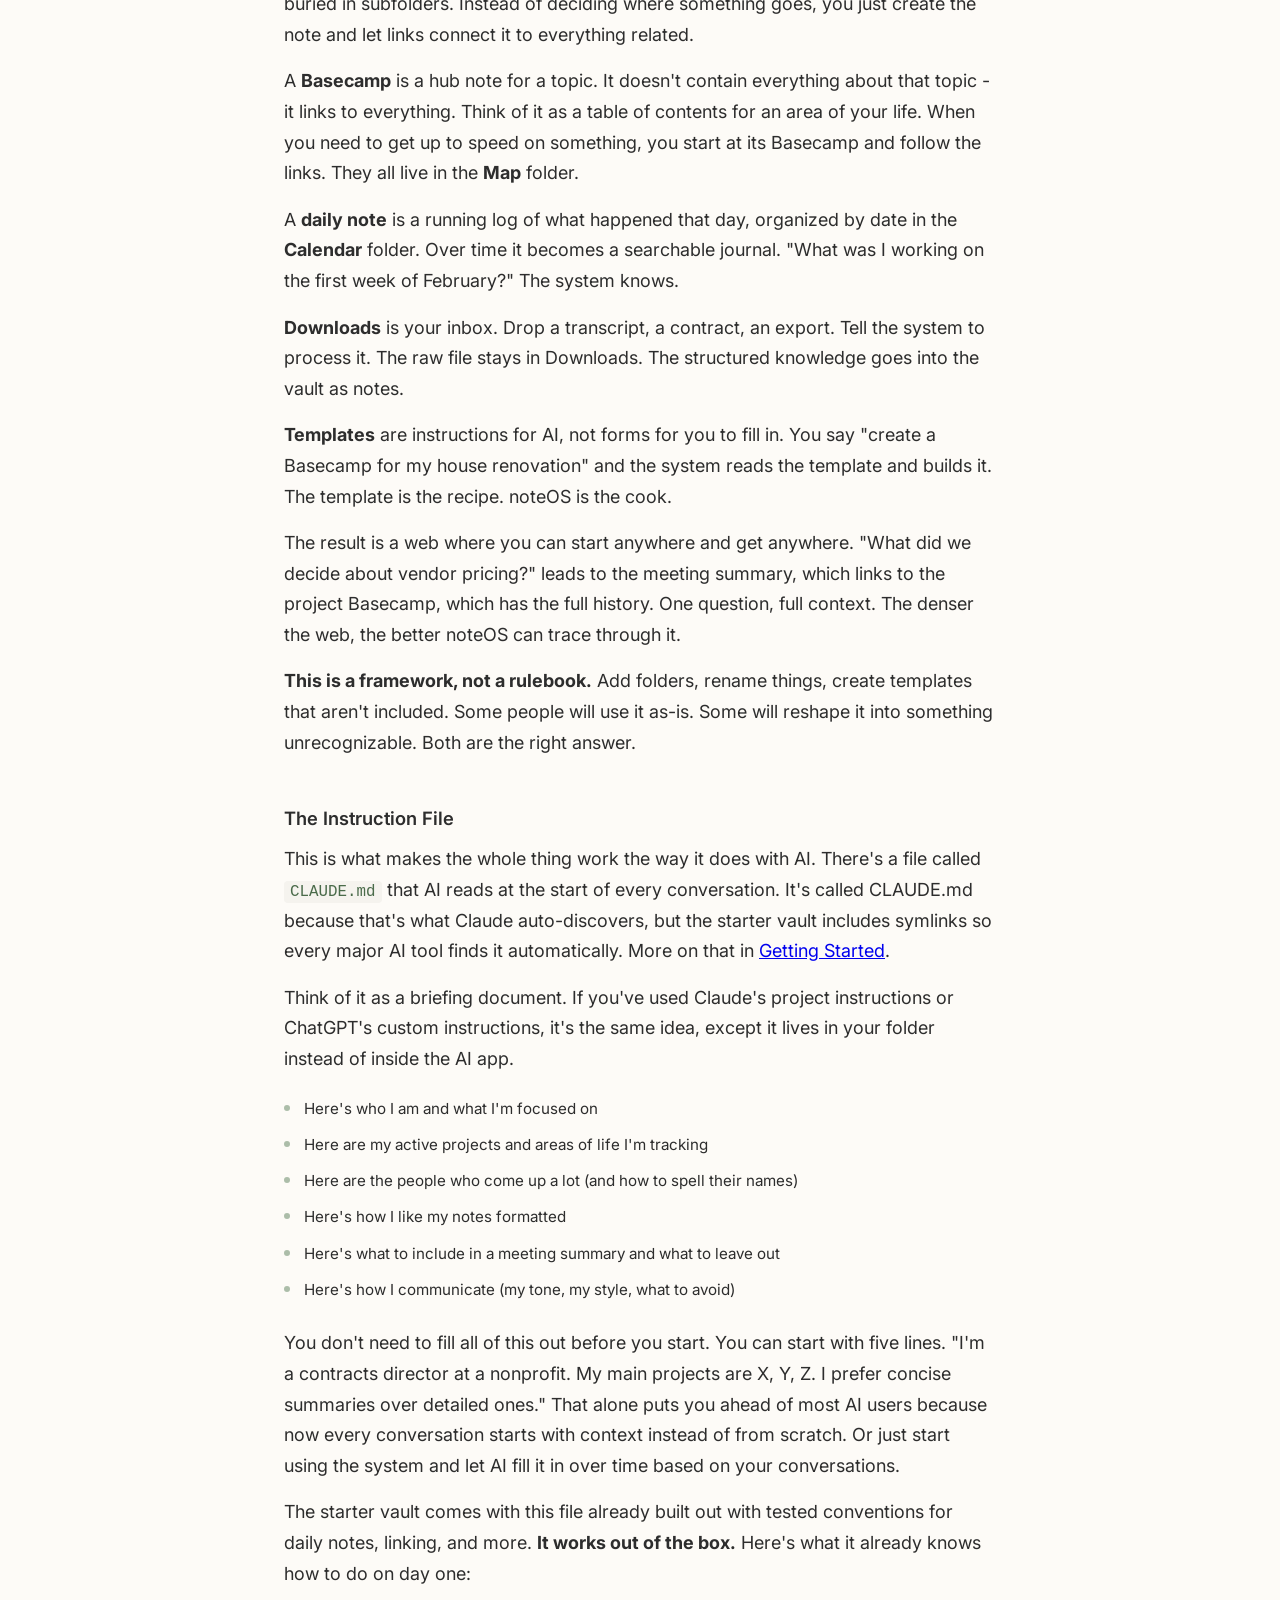
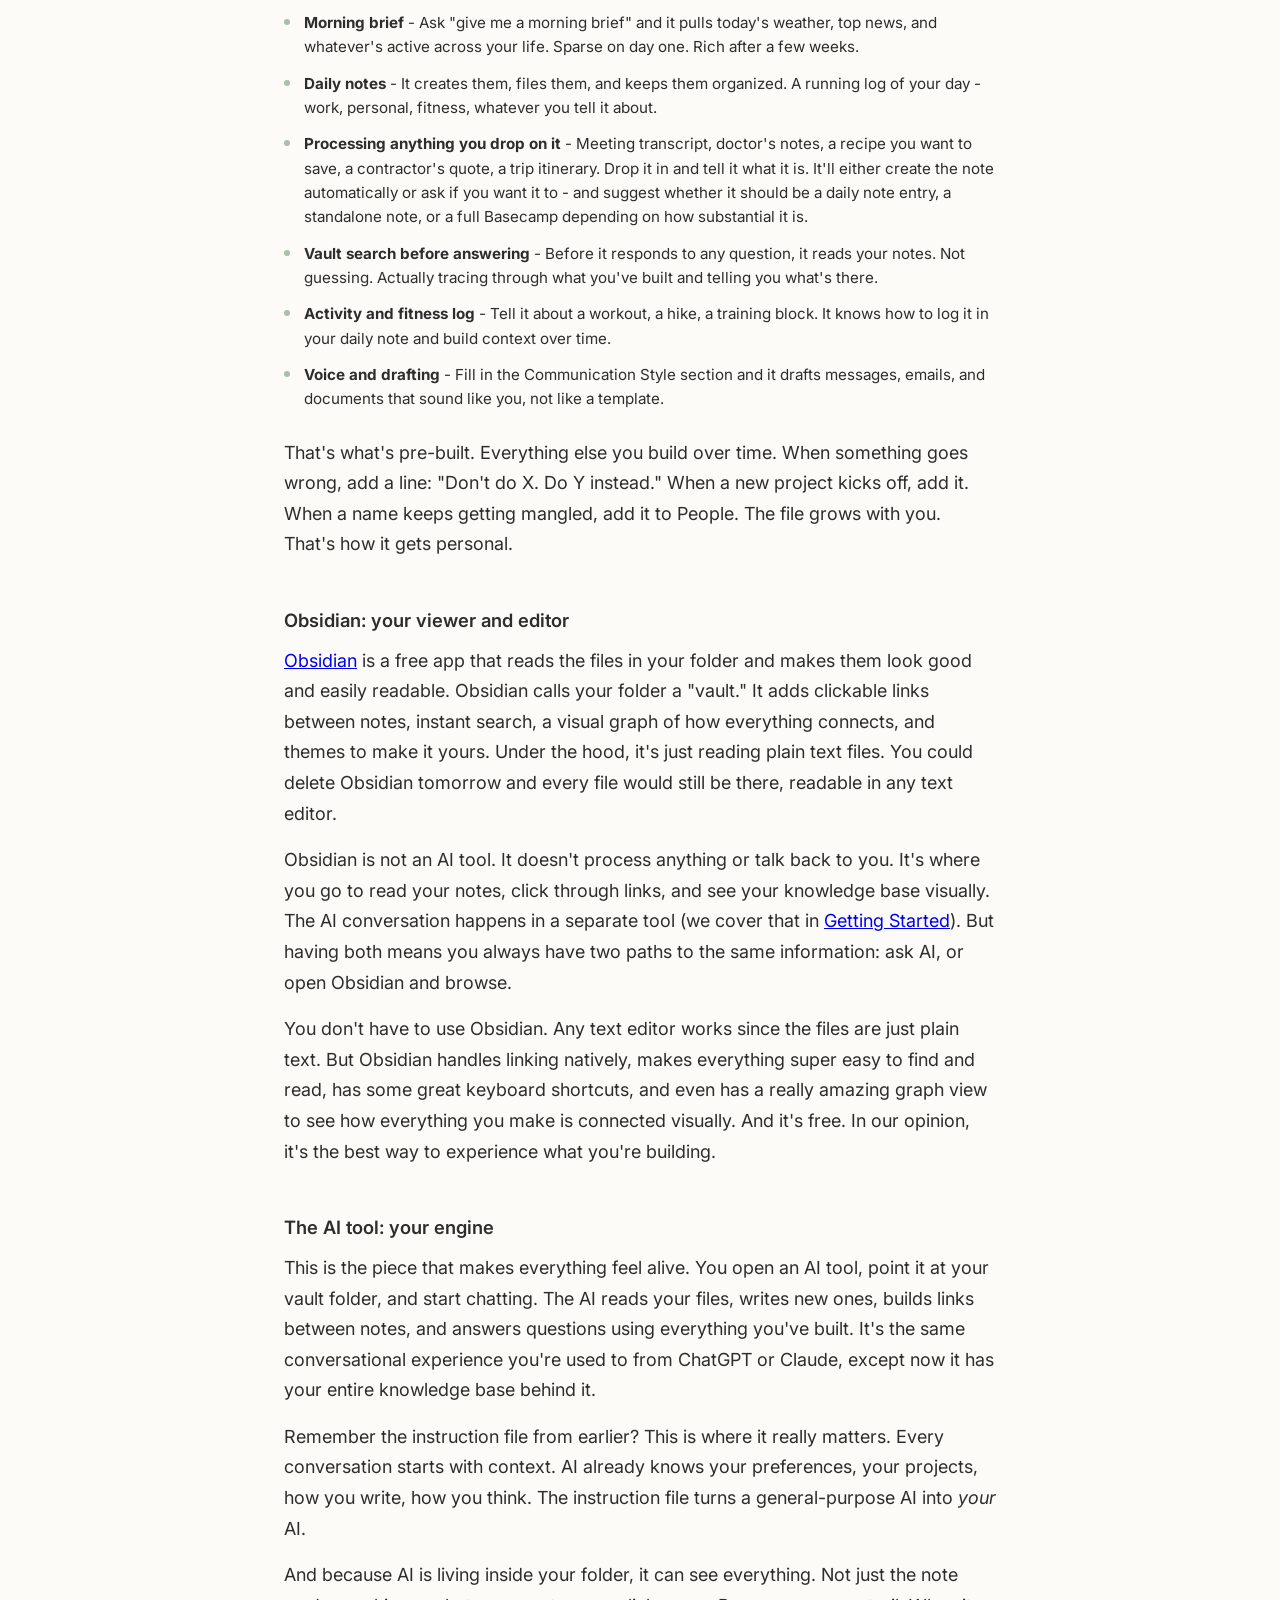
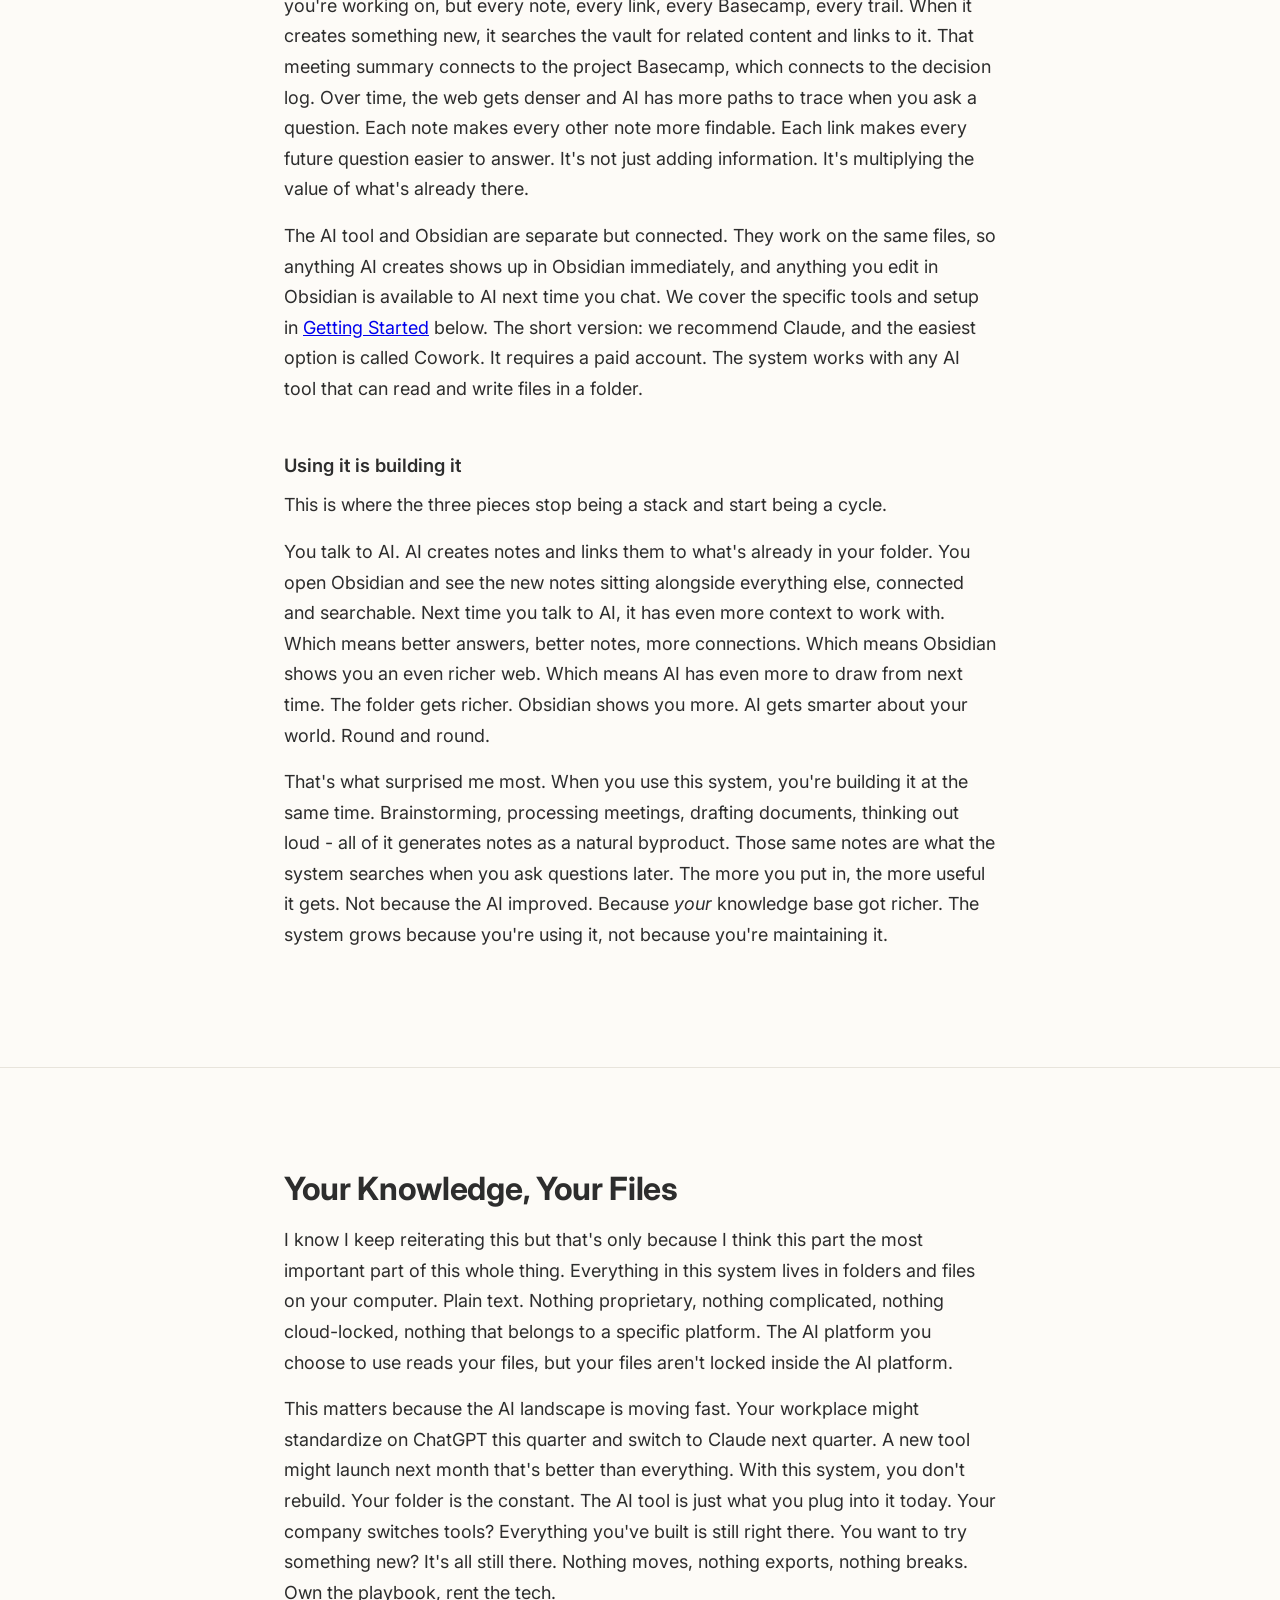
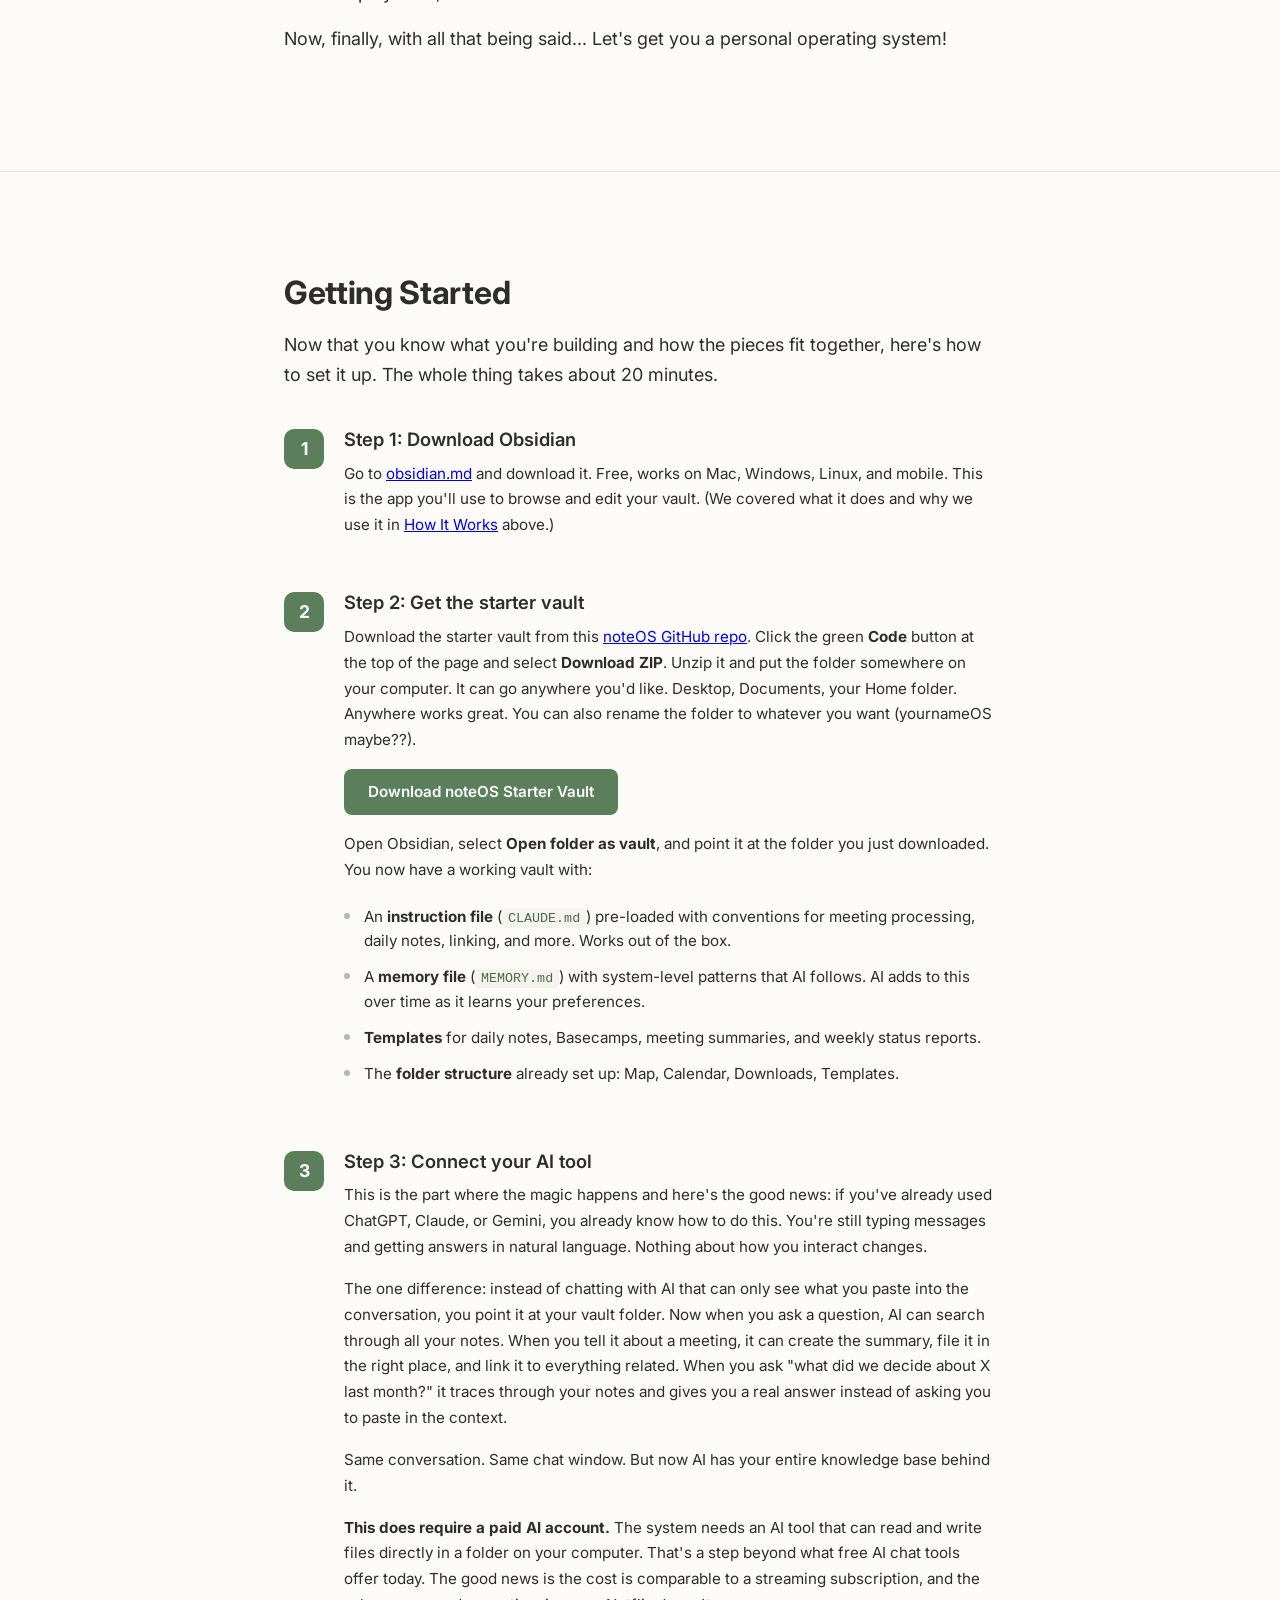
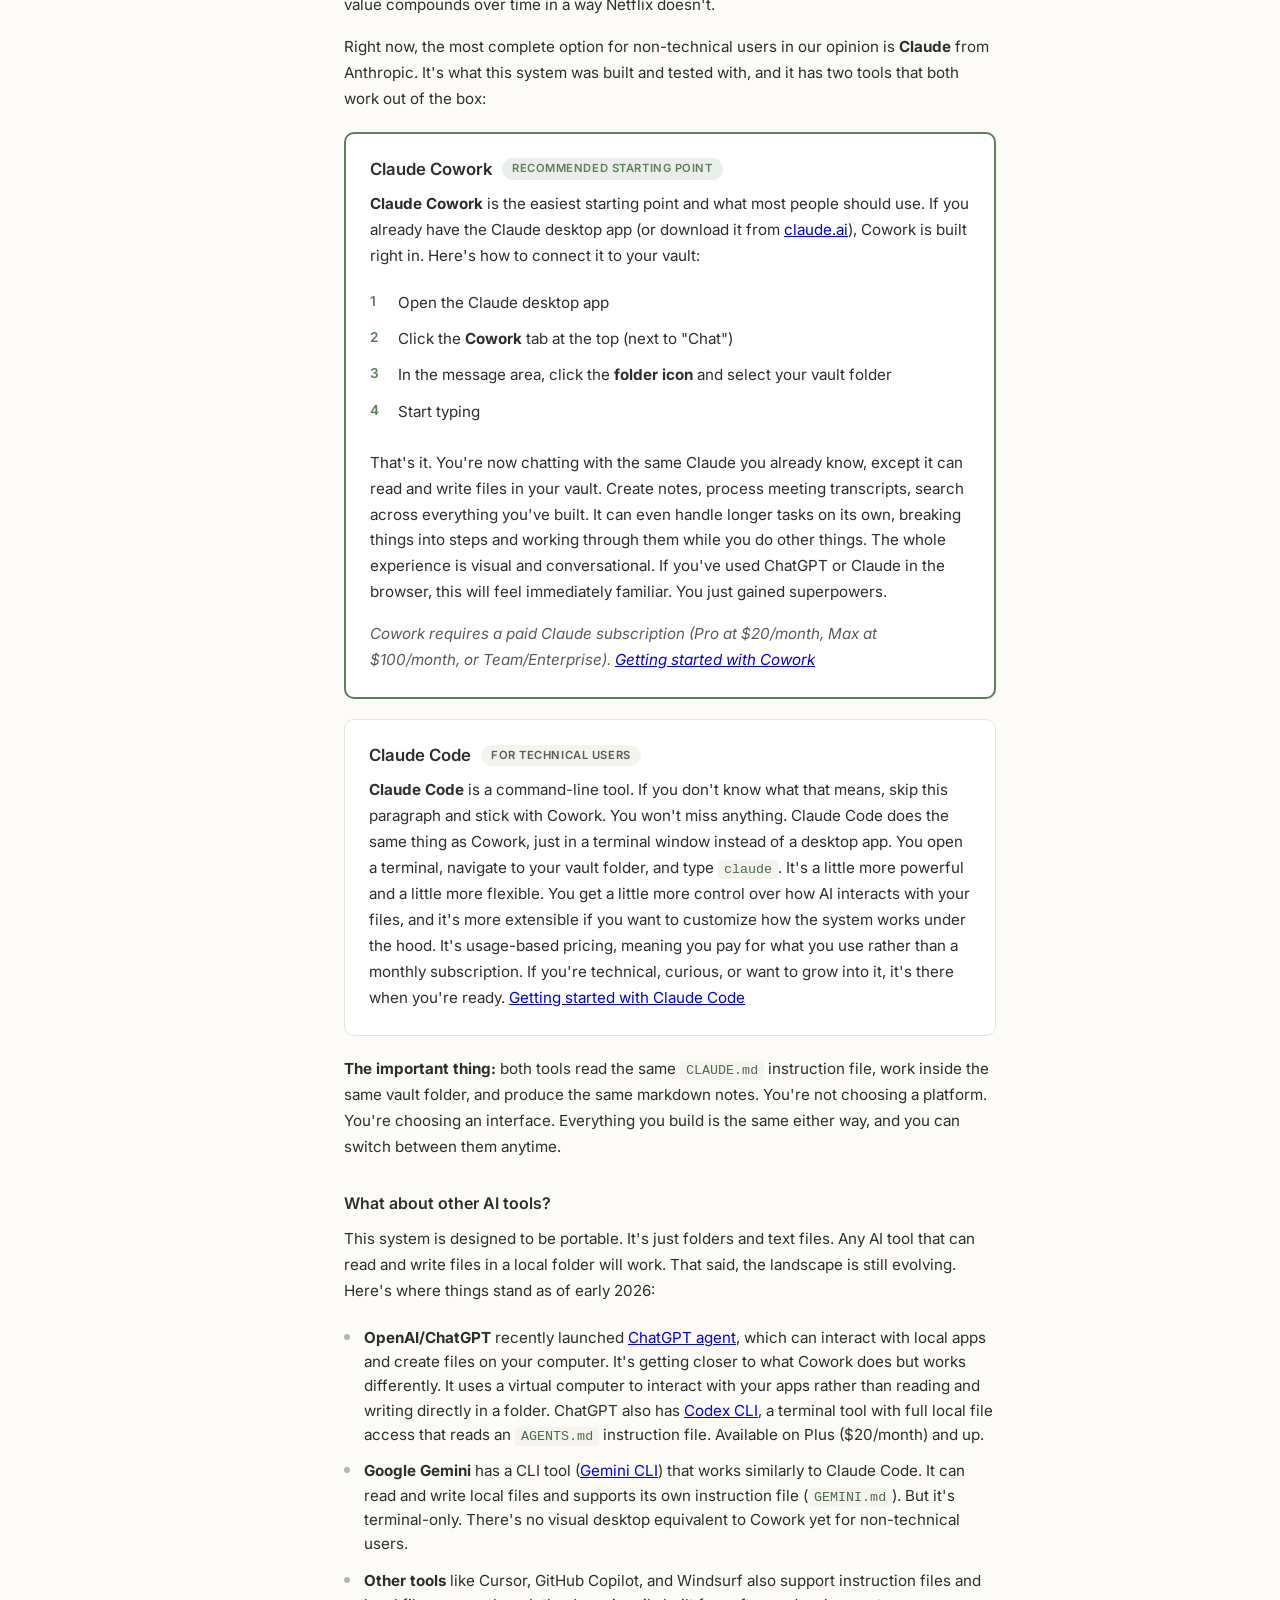
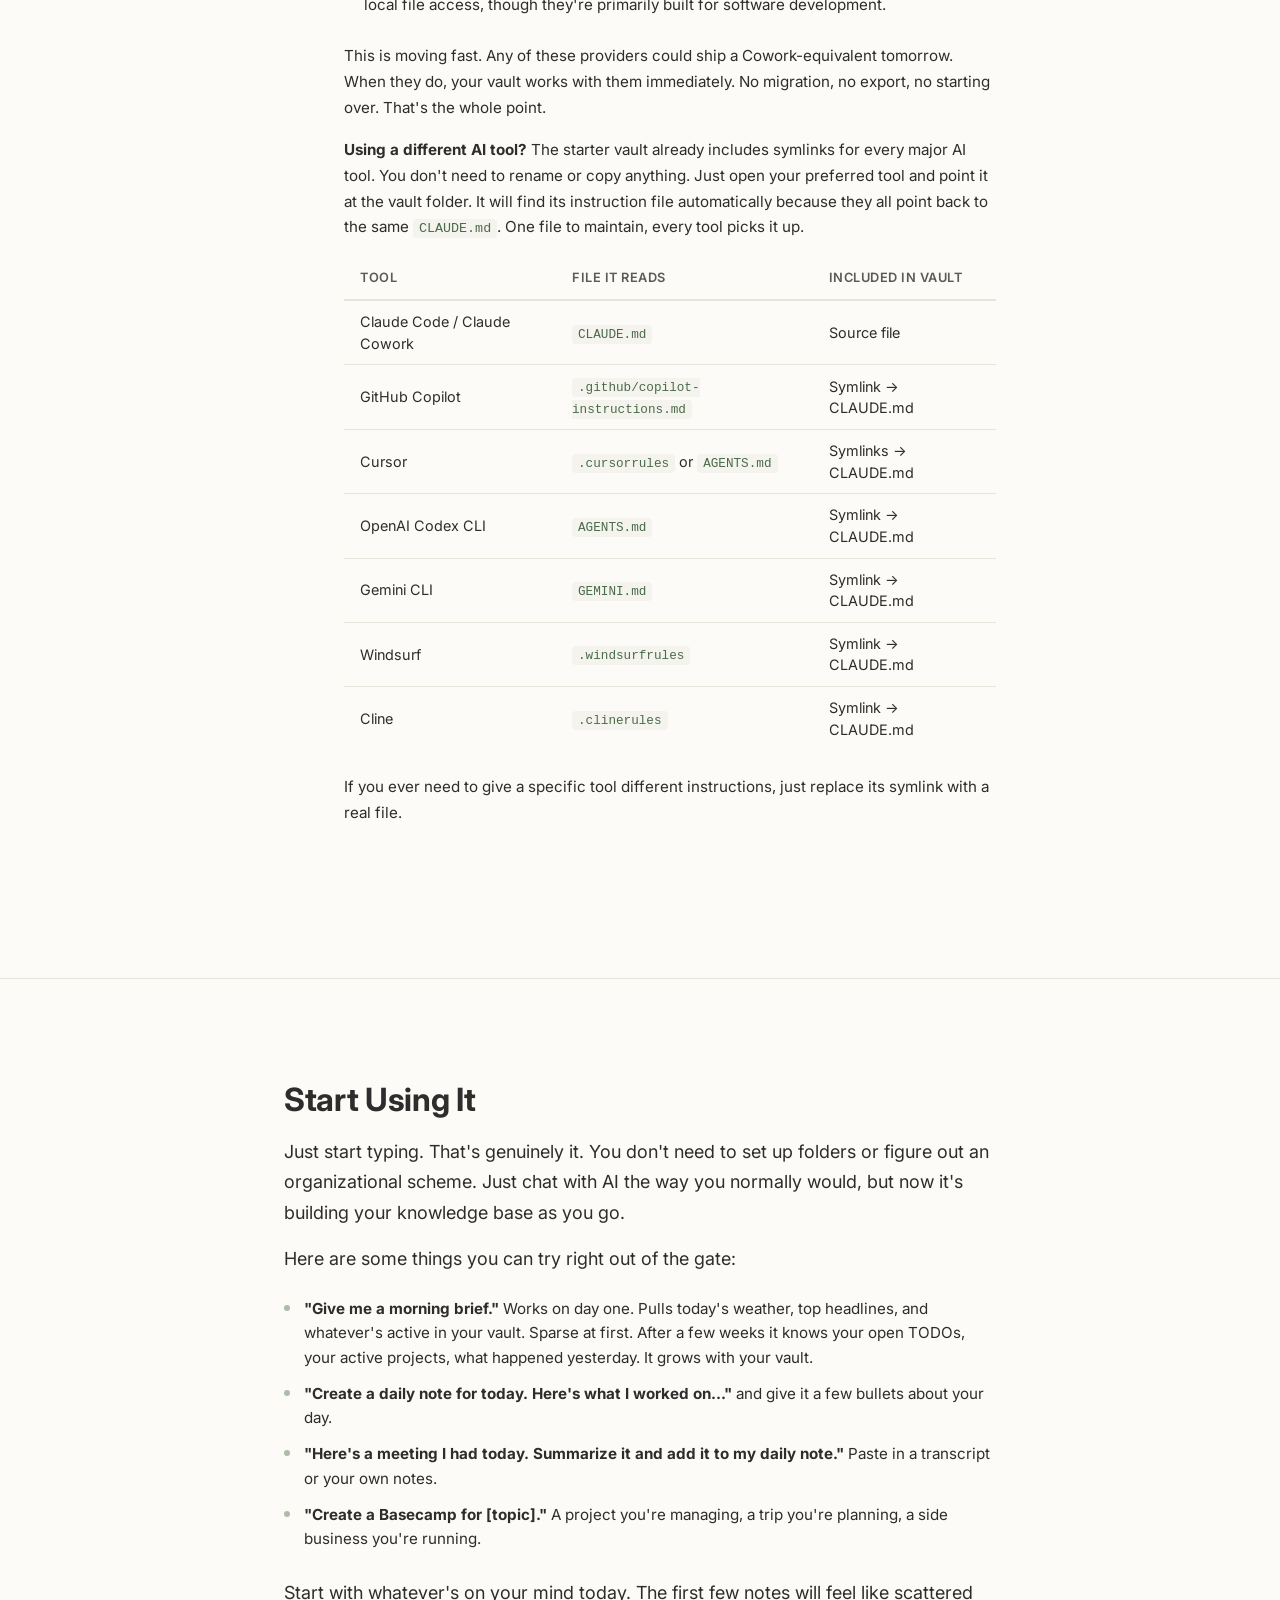
==== commit f3fc79f6: "Add 'Things You Won't Have to Do Anymore' visual grid section to landing page Amber/green comparison" ====
--- a/index.html
+++ b/index.html
@@ -26,6 +26,7 @@
             <a href="#hero" class="toc-link active">Home</a>
             <a href="#imagine" class="toc-link">Imagine a World...</a>
             <a href="#what" class="toc-link">What This Actually Is</a>
+            <a href="#what-changes" class="toc-link">Things You Won't Have to Do Anymore</a>
             <a href="#how" class="toc-link">How It Works</a>
             <a href="#ownership" class="toc-link">Your Knowledge, Your Files</a>
             <a href="#getting-started" class="toc-link">Getting Started</a>
@@ -345,10 +346,80 @@
     <section id="what">
         <div class="container">
             <h2>What This Actually Is</h2>
-            <p>You're probably already using AI. ChatGPT, Claude, Gemini, whatever. Maybe you've had it help draft an email, summarize a meeting, explain something complicated, or brainstorm an idea. Maybe you've even set up projects or custom instructions, and the memory features mean it remembers some things between conversations.</p>
-            <p>But there's a ceiling. The memory is shallow. A few saved facts, some conversation history. You still end up re-explaining context, pasting things in, managing what it knows and doesn't know. It's like having a really smart coworker who remembers your name and your title but nothing about what happened in last week's meetings. And when you ask "where did you get that?" the answer is vague. "Based on our previous conversations." You're trusting the AI's summary of its own reasoning with no easy way to check.</p>
-            <p>This system removes that ceiling. Instead of AI that remembers fragments, you get AI that searches through a structured knowledge base of everything you've built. Your projects, your people, your decisions, your preferences. All of it lives in files you control on your computer. Plain text. Nothing proprietary. noteOS reads those files, works inside them, and gets more helpful the more you add.</p>
-            <p>Think of it this way. If you had the world's best personal assistant, their value wouldn't just be their skills. It would be the six months they spent learning how you work, what you care about, and what's going on in your life. If they quit, all of that walks out the door. This system is like writing all of that down so the next assistant, or AI, can pick it up on day one. The intelligence is in the structure, not the tool.</p>
+            <p>You're probably already using AI. ChatGPT, Claude, Gemini, whatever. Maybe you've had it help draft an email, summarize a meeting, explain something complicated. Maybe you've even set up custom instructions or used the memory features.</p>
+            <p>But there's a ceiling. And if you've used AI enough, you've felt it.</p>
+        </div>
+    </section>
+
+    <!-- Things You Won't Have to Do Anymore -->
+    <section id="what-changes">
+        <div class="container">
+            <h2>Things You Won't Have to Do Anymore</h2>
+            <p class="section-intro">If you've been using Claude or ChatGPT for a while, you've probably built up your own bag of tricks. You tell it not to rewrite the whole document. You re-explain your context at the start of every chat. You paste in the same briefing docs over and over. All of that works. But it's manual, it's fragile, and it resets every time you start a new conversation. noteOS doesn't eliminate all of that overnight. But it gives you a foundation where those problems get smaller the more you use it.</p>
+
+            <div class="changes-grid">
+                <div class="changes-header">
+                    <div class="changes-header-left">What you're probably doing now</div>
+                    <div class="changes-header-right">What noteOS gives you</div>
+                </div>
+
+                <div class="changes-row">
+                    <div class="changes-before">
+                        <div class="changes-label">Context</div>
+                        <div class="changes-text">Every new conversation starts from zero. You upload documents, set roles, say "ground this to these files." Every. Single. Time.</div>
+                    </div>
+                    <div class="changes-after">
+                        <div class="changes-label">&nbsp;</div>
+                        <div class="changes-text">An instruction file loads automatically at the start of every conversation. AI already knows your projects, your people, your preferences. You just start talking.</div>
+                    </div>
+                </div>
+
+                <div class="changes-row">
+                    <div class="changes-before">
+                        <div class="changes-label">Memory</div>
+                        <div class="changes-text">Claude remembers fragments. A few saved facts, some vague conversation history. You still end up re-explaining what you're working on and what happened last week.</div>
+                    </div>
+                    <div class="changes-after">
+                        <div class="changes-label">&nbsp;</div>
+                        <div class="changes-text">Your knowledge lives in structured files AI reads every session. Not fuzzy recall. Actual files you can open, read, and verify. The more you use the system, the richer they get.</div>
+                    </div>
+                </div>
+
+                <div class="changes-row">
+                    <div class="changes-before">
+                        <div class="changes-label">Control</div>
+                        <div class="changes-text">Ask Claude to fix one sentence and it rewrites the whole document. You learn to add "do not do anything until I say so" to every prompt. You're managing the tool instead of using it.</div>
+                    </div>
+                    <div class="changes-after">
+                        <div class="changes-label">&nbsp;</div>
+                        <div class="changes-text">The instruction file comes pre-loaded with rules for when AI should act, when to ask, and what to leave alone. Not perfect out of the box, but when something goes wrong, you add a line and it doesn't happen again.</div>
+                    </div>
+                </div>
+
+                <div class="changes-row">
+                    <div class="changes-before">
+                        <div class="changes-label">Continuity</div>
+                        <div class="changes-text">Each conversation is an island. There's no way to tell AI "always check that document" or "remember everything from this project." It can't connect things across sessions on its own.</div>
+                    </div>
+                    <div class="changes-after">
+                        <div class="changes-label">&nbsp;</div>
+                        <div class="changes-text">Notes link to other notes by design. AI searches your vault before answering and connects new content to what's already there. The denser the web, the better it navigates. You build that density just by using it.</div>
+                    </div>
+                </div>
+
+                <div class="changes-row">
+                    <div class="changes-before">
+                        <div class="changes-label">Setup Tax</div>
+                        <div class="changes-text">You figure out the same tricks everyone else figures out. "Be concise." "Cite your sources." "Don't be polite." You re-type them every session, or forget, and wonder why the output got worse.</div>
+                    </div>
+                    <div class="changes-after">
+                        <div class="changes-label">&nbsp;</div>
+                        <div class="changes-text">The instruction file ships with tested conventions for meeting processing, daily notes, TODO filtering, communication style, and more. Works on the first conversation. You customize over time.</div>
+                    </div>
+                </div>
+            </div>
+
+            <p style="margin-top: 32px;">Think of it this way. If you had the world's best personal assistant, their value wouldn't just be their skills. It would be the six months they spent learning how you work, what you care about, and what's going on in your life. If they quit, all of that walks out the door. This system is like writing all of that down so the next assistant, or AI, can pick it up on day one. The intelligence is in the structure, not the tool.</p>
         </div>
     </section>
 
@@ -379,10 +450,18 @@
 &#9500;&#9472;&#9472; Downloads/        &#8592; Raw inputs and non-text files. Transcripts, PDFs,
 &#9474;                       images, exports, diagrams, anything to process.
 &#9500;&#9472;&#9472; Templates/        &#8592; Instructions for AI on how to build notes.
-&#9500;&#9472;&#9472; CLAUDE.md         &#8592; Your instruction file. AI reads this every session.
+&#9500;&#9472;&#9472; .github/
+&#9474;   &#9492;&#9472;&#9472; copilot-instructions.md  &#8592; Symlink &#8594; CLAUDE.md (GitHub Copilot)
+&#9500;&#9472;&#9472; CLAUDE.md         &#8592; Your instruction file. The single source of truth.
+&#9500;&#9472;&#9472; GEMINI.md         &#8592; Symlink &#8594; CLAUDE.md (Gemini CLI)
+&#9500;&#9472;&#9472; AGENTS.md         &#8592; Symlink &#8594; CLAUDE.md (OpenAI Codex, Cursor)
+&#9500;&#9472;&#9472; .clinerules       &#8592; Symlink &#8594; CLAUDE.md (Cline)
+&#9500;&#9472;&#9472; .cursorrules      &#8592; Symlink &#8594; CLAUDE.md (Cursor)
+&#9500;&#9472;&#9472; .windsurfrules    &#8592; Symlink &#8594; CLAUDE.md (Windsurf)
 &#9500;&#9472;&#9472; MEMORY.md         &#8592; Things AI remembers across conversations.
 &#9492;&#9472;&#9472; [everything else] &#8592; Your notes. All in the root folder, not buried
                         in subfolders. Links do the organizing.</code></pre>
+            <p>Every major AI tool looks for a different instruction filename. Instead of maintaining copies, the starter vault uses <strong>symlinks</strong> that all point back to <code>CLAUDE.md</code>. Edit one file, every tool picks up the changes. Works out of the box on Mac and Linux. On Windows, git may need <code>git config core.symlinks true</code> before cloning.</p>
             </div>
 
             <h4 class="subsection-title-sm">A few things to know</h4>
@@ -421,7 +500,7 @@
 
             <!-- The Instruction File -->
             <h4 class="subsection-title" id="instruction-file">The Instruction File</h4>
-            <p>This is what makes the whole thing work the way it does with AI. There's a file called <code>CLAUDE.md</code> that AI reads at the start of every conversation. Now the CLAUDE.md file is obviously specific to Claude but other systems use similar files (we talk about using other AI tools below in <a href="#getting-started">Getting Started</a>).</p>
+            <p>This is what makes the whole thing work the way it does with AI. There's a file called <code>CLAUDE.md</code> that AI reads at the start of every conversation. It's called CLAUDE.md because that's what Claude auto-discovers, but the starter vault includes symlinks so every major AI tool finds it automatically. More on that in <a href="#getting-started">Getting Started</a>.</p>
             <p>Think of it as a briefing document. If you've used Claude's project instructions or ChatGPT's custom instructions, it's the same idea, except it lives in your folder instead of inside the AI app.</p>
             <ul class="clean-list">
                 <li>Here's who I am and what I'm focused on</li>
@@ -549,26 +628,29 @@
                     </ul>
                     <p>This is moving fast. Any of these providers could ship a Cowork-equivalent tomorrow. When they do, your vault works with them immediately. No migration, no export, no starting over. That's the whole point.</p>
 
-                    <p><strong>Using a different AI tool?</strong> The starter vault comes with <code>CLAUDE.md</code> because that's what Claude auto-discovers. Just rename or copy the file to match what your tool expects:</p>
+                    <p><strong>Using a different AI tool?</strong> The starter vault already includes symlinks for every major AI tool. You don't need to rename or copy anything. Just open your preferred tool and point it at the vault folder. It will find its instruction file automatically because they all point back to the same <code>CLAUDE.md</code>. One file to maintain, every tool picks it up.</p>
 
                     <div class="table-wrap">
                         <table class="clean-table">
                             <thead>
                                 <tr>
                                     <th>Tool</th>
-                                    <th>Instruction file it reads</th>
+                                    <th>File it reads</th>
+                                    <th>Included in vault</th>
                                 </tr>
                             </thead>
                             <tbody>
-                                <tr><td>Claude Code / Claude Cowork</td><td><code>CLAUDE.md</code> (auto-discovered)</td></tr>
-                                <tr><td>GitHub Copilot</td><td><code>.github/copilot-instructions.md</code></td></tr>
-                                <tr><td>Cursor</td><td><code>.cursor/rules/*.mdc</code> or <code>AGENTS.md</code></td></tr>
-                                <tr><td>OpenAI Codex CLI</td><td><code>AGENTS.md</code></td></tr>
-                                <tr><td>Gemini CLI</td><td><code>GEMINI.md</code></td></tr>
-                                <tr><td>Windsurf</td><td><code>.windsurfrules</code></td></tr>
+                                <tr><td>Claude Code / Claude Cowork</td><td><code>CLAUDE.md</code></td><td>Source file</td></tr>
+                                <tr><td>GitHub Copilot</td><td><code>.github/copilot-instructions.md</code></td><td>Symlink &rarr; CLAUDE.md</td></tr>
+                                <tr><td>Cursor</td><td><code>.cursorrules</code> or <code>AGENTS.md</code></td><td>Symlinks &rarr; CLAUDE.md</td></tr>
+                                <tr><td>OpenAI Codex CLI</td><td><code>AGENTS.md</code></td><td>Symlink &rarr; CLAUDE.md</td></tr>
+                                <tr><td>Gemini CLI</td><td><code>GEMINI.md</code></td><td>Symlink &rarr; CLAUDE.md</td></tr>
+                                <tr><td>Windsurf</td><td><code>.windsurfrules</code></td><td>Symlink &rarr; CLAUDE.md</td></tr>
+                                <tr><td>Cline</td><td><code>.clinerules</code></td><td>Symlink &rarr; CLAUDE.md</td></tr>
                             </tbody>
                         </table>
                     </div>
+                    <p>If you ever need to give a specific tool different instructions, just replace its symlink with a real file.</p>
                 </div>
             </div>
         </div>
@@ -653,6 +735,13 @@
 
             <h3 class="subsection-title">Building the habit:</h3>
             <p>The value comes from using it consistently. First couple weeks: focus on daily notes and telling the system to save things worth remembering. When something goes wrong, add a correction to the instruction file. After a few weeks you'll notice topics keep coming up - create Basecamps for those. After a month, your instruction file has real depth, your daily notes form a searchable journal, and connections are surfacing that you wouldn't have made on your own.</p>
+
+            <h3 class="subsection-title">Log your chats:</h3>
+            <p>Here's something that will happen: you'll have a great conversation with AI. You'll figure something out, make a decision, talk through a problem. Then you close the chat window. And ten minutes later you realize none of it made it into the vault. The conversation is gone.</p>
+            <p>The fix is simple. Keep a chat log. It's a single note in your vault that tracks your sessions. Date, what you covered, what got saved, and the stuff that's hardest to reconstruct later. Think of it like saving a document. You don't save after every keystroke, but you develop an instinct for when something has enough weight that you don't want to lose it. Same thing here. When a session feels like it had substance, say "log this chat" and AI captures it.</p>
+            <p>Over time, AI gets better at recognizing those moments too. After you process a batch of meeting transcripts, create a few notes, or work through a tough decision, it'll ask: "Want me to log this session?" It's like autosave catching the things you forget to save manually. But the habit of consciously logging is still worth building. AI catches what slips through. You catch what matters most.</p>
+            <p>The log isn't detailed notes. Those live in the vault as their own notes. The log is a trail of breadcrumbs. "March 12: planned the kitchen renovation, created the contractor comparison note, decided to go with Option B." Enough that if you come back two weeks later and think "when did we figure that out?" you can trace it. Enough that if you closed a session without saving something, you can see what was discussed and recover it.</p>
+            <p>It's a small practice that prevents a real problem. The best knowledge system in the world doesn't help if the knowledge never makes it in.</p>
         </div>
     </section>
 
--- a/styles.css
+++ b/styles.css
@@ -80,6 +80,13 @@
     margin-bottom: 8px;
 }
 
+h5 {
+    font-size: 0.95rem;
+    font-weight: 600;
+    line-height: 1.4;
+    margin-bottom: 8px;
+}
+
 p {
     margin-bottom: 16px;
     color: var(--color-text);
@@ -202,6 +209,146 @@
     filter: drop-shadow(0 2px 12px rgba(91, 127, 91, 0.08));
 }
 
+/* ========== Graph Animations ========== */
+
+/* Fade + float in on load */
+.graph-svg .graph-node {
+    opacity: 0;
+    animation: nodeAppear 0.8s ease-out forwards;
+}
+
+.graph-svg .graph-line {
+    opacity: 0;
+    animation: lineAppear 1s ease-out forwards;
+}
+
+.graph-svg .ambient-dot {
+    animation: ambientFloat 6s ease-in-out infinite;
+}
+
+/* Stagger node appearances */
+.graph-node:nth-child(1) { animation-delay: 0.3s; }
+.graph-node:nth-child(2) { animation-delay: 0.4s; }
+.graph-node:nth-child(3) { animation-delay: 0.45s; }
+.graph-node:nth-child(4) { animation-delay: 0.5s; }
+.graph-node:nth-child(5) { animation-delay: 0.55s; }
+.graph-node:nth-child(6) { animation-delay: 0.6s; }
+.graph-node:nth-child(7) { animation-delay: 0.65s; }
+.graph-node:nth-child(8) { animation-delay: 0.7s; }
+.graph-node:nth-child(9) { animation-delay: 0.75s; }
+.graph-node:nth-child(10) { animation-delay: 0.8s; }
+.graph-node:nth-child(11) { animation-delay: 0.85s; }
+.graph-node:nth-child(12) { animation-delay: 0.88s; }
+.graph-node:nth-child(13) { animation-delay: 0.91s; }
+.graph-node:nth-child(14) { animation-delay: 0.94s; }
+.graph-node:nth-child(15) { animation-delay: 0.97s; }
+.graph-node:nth-child(16) { animation-delay: 1.0s; }
+.graph-node:nth-child(17) { animation-delay: 1.03s; }
+.graph-node:nth-child(18) { animation-delay: 1.06s; }
+.graph-node:nth-child(19) { animation-delay: 1.09s; }
+.graph-node:nth-child(20) { animation-delay: 1.12s; }
+
+/* Stagger line appearances (start before nodes finish) */
+.graph-line:nth-of-type(1) { animation-delay: 0.2s; }
+.graph-line:nth-of-type(2) { animation-delay: 0.25s; }
+.graph-line:nth-of-type(3) { animation-delay: 0.3s; }
+.graph-line:nth-of-type(4) { animation-delay: 0.35s; }
+.graph-line:nth-of-type(5) { animation-delay: 0.4s; }
+.graph-line:nth-of-type(6) { animation-delay: 0.42s; }
+.graph-line:nth-of-type(7) { animation-delay: 0.44s; }
+.graph-line:nth-of-type(8) { animation-delay: 0.46s; }
+.graph-line:nth-of-type(9) { animation-delay: 0.48s; }
+.graph-line:nth-of-type(10) { animation-delay: 0.5s; }
+.graph-line:nth-of-type(11) { animation-delay: 0.52s; }
+.graph-line:nth-of-type(12) { animation-delay: 0.54s; }
+.graph-line:nth-of-type(13) { animation-delay: 0.56s; }
+.graph-line:nth-of-type(14) { animation-delay: 0.58s; }
+.graph-line:nth-of-type(15) { animation-delay: 0.6s; }
+.graph-line:nth-of-type(16) { animation-delay: 0.62s; }
+.graph-line:nth-of-type(17) { animation-delay: 0.64s; }
+.graph-line:nth-of-type(18) { animation-delay: 0.66s; }
+.graph-line:nth-of-type(19) { animation-delay: 0.68s; }
+.graph-line:nth-of-type(20) { animation-delay: 0.7s; }
+
+/* Hub nodes get a gentle pulse */
+.hub-node .node-ring {
+    animation: hubPulse 4s ease-in-out infinite;
+}
+
+.hub-node:nth-child(2) .node-ring { animation-delay: 1s; }
+.hub-node:nth-child(3) .node-ring { animation-delay: 2s; }
+.hub-node:nth-child(4) .node-ring { animation-delay: 3s; }
+
+/* Hover: node scales up, ring glows */
+.graph-node {
+    cursor: pointer;
+    transition: transform 0.3s ease;
+}
+
+.graph-node:hover {
+    transform: scale(1.08);
+}
+
+.graph-node:hover .node-ring {
+    stroke-width: 3.5;
+    stroke: #4A6B4A;
+    filter: url(#glow);
+}
+
+/* Cross-link dashed lines animate on load */
+.cross-link {
+    stroke-dashoffset: 100;
+    animation: dashDraw 2s ease-out forwards, lineAppear 1s ease-out forwards;
+    animation-delay: 1.5s;
+}
+
+@keyframes nodeAppear {
+    0% {
+        opacity: 0;
+        transform: translateY(12px) scale(0.85);
+    }
+    100% {
+        opacity: 1;
+        transform: translateY(0) scale(1);
+    }
+}
+
+@keyframes lineAppear {
+    0% { opacity: 0; }
+    100% { opacity: 1; }
+}
+
+@keyframes hubPulse {
+    0%, 100% { stroke-width: 2.5; stroke: #5B7F5B; }
+    50% { stroke-width: 3.5; stroke: #4A6B4A; }
+}
+
+@keyframes ambientFloat {
+    0%, 100% { transform: translateY(0); }
+    50% { transform: translateY(-4px); }
+}
+
+@keyframes dashDraw {
+    0% { stroke-dashoffset: 100; }
+    100% { stroke-dashoffset: 0; }
+}
+
+/* Reduce motion for accessibility */
+@media (prefers-reduced-motion: reduce) {
+    .graph-svg .graph-node,
+    .graph-svg .graph-line,
+    .cross-link {
+        animation: none;
+        opacity: 1;
+    }
+    .hub-node .node-ring {
+        animation: none;
+    }
+    .ambient-dot {
+        animation: none;
+    }
+}
+
 /* ========== Buttons ========== */
 .btn-primary {
     display: inline-block;
@@ -297,11 +444,28 @@
     color: var(--color-text);
 }
 
+.section-subtitle {
+    font-size: 1.25rem;
+    font-weight: 600;
+    line-height: 1.4;
+    margin-top: -8px;
+    margin-bottom: 24px;
+    color: var(--color-text-secondary);
+}
+
 .subsection-title-sm {
     font-size: 1rem;
     font-weight: 600;
     margin-top: 32px;
     margin-bottom: 12px;
+    color: var(--color-text);
+}
+
+.subsection-title-xs {
+    font-size: 0.95rem;
+    font-weight: 600;
+    margin-top: 28px;
+    margin-bottom: 10px;
     color: var(--color-text);
 }
 
@@ -657,7 +821,7 @@
 }
 
 .faq-item.open .faq-answer {
-    max-height: 500px;
+    max-height: 1000px;
     padding-bottom: 18px;
 }
 
@@ -700,10 +864,92 @@
     margin-top: 16px;
 }
 
+/* What Changes comparison grid */
+.changes-grid {
+    margin-top: 32px;
+}
+
+.changes-header {
+    display: grid;
+    grid-template-columns: 1fr 1fr;
+}
+
+.changes-header-left,
+.changes-header-right {
+    padding: 10px 16px;
+    font-size: 11px;
+    font-weight: 700;
+    text-transform: uppercase;
+    letter-spacing: 0.06em;
+}
+
+.changes-header-left {
+    color: rgba(140, 100, 60, 0.8);
+}
+
+.changes-header-right {
+    color: var(--accent);
+}
+
+.changes-row {
+    display: grid;
+    grid-template-columns: 1fr 1fr;
+    margin-bottom: 2px;
+}
+
+.changes-before {
+    padding: 16px;
+    background: rgba(140, 100, 60, 0.05);
+    border-left: 3px solid rgba(140, 100, 60, 0.3);
+}
+
+.changes-after {
+    padding: 16px;
+    background: rgba(91, 127, 91, 0.06);
+    border-left: 3px solid rgba(91, 127, 91, 0.45);
+}
+
+.changes-label {
+    font-size: 11px;
+    font-weight: 700;
+    text-transform: uppercase;
+    letter-spacing: 0.05em;
+    color: #aaa;
+    margin-bottom: 8px;
+}
+
+.changes-text {
+    font-size: 14px;
+    line-height: 1.65;
+}
+
+.changes-before .changes-text {
+    color: #666;
+}
+
+.changes-after .changes-text {
+    color: #555;
+}
+
 /* ========== Responsive ========== */
 @media (min-width: 640px) {
     .card-grid {
         grid-template-columns: repeat(3, 1fr);
+    }
+}
+
+@media (max-width: 768px) {
+    .changes-header,
+    .changes-row {
+        grid-template-columns: 1fr;
+    }
+
+    .changes-header-right {
+        display: none;
+    }
+
+    .changes-after {
+        border-left-color: var(--accent);
     }
 }
 
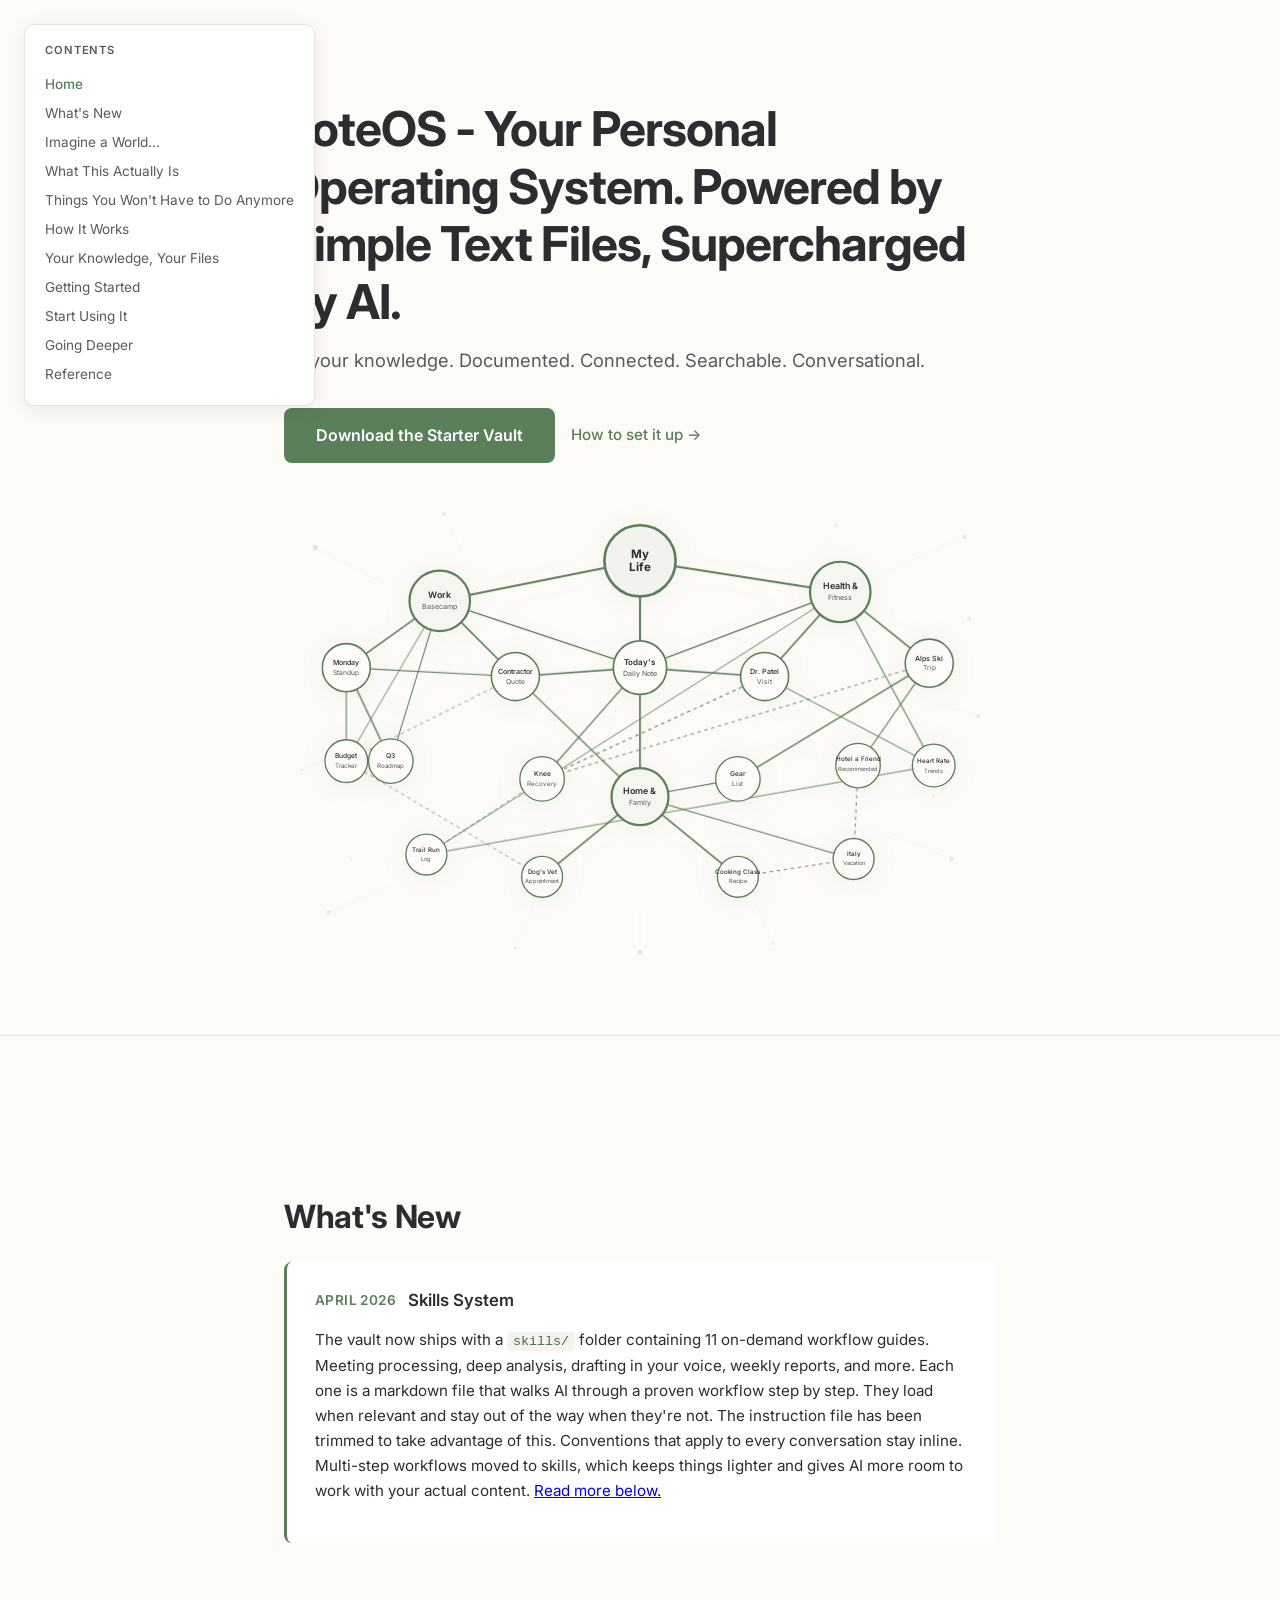
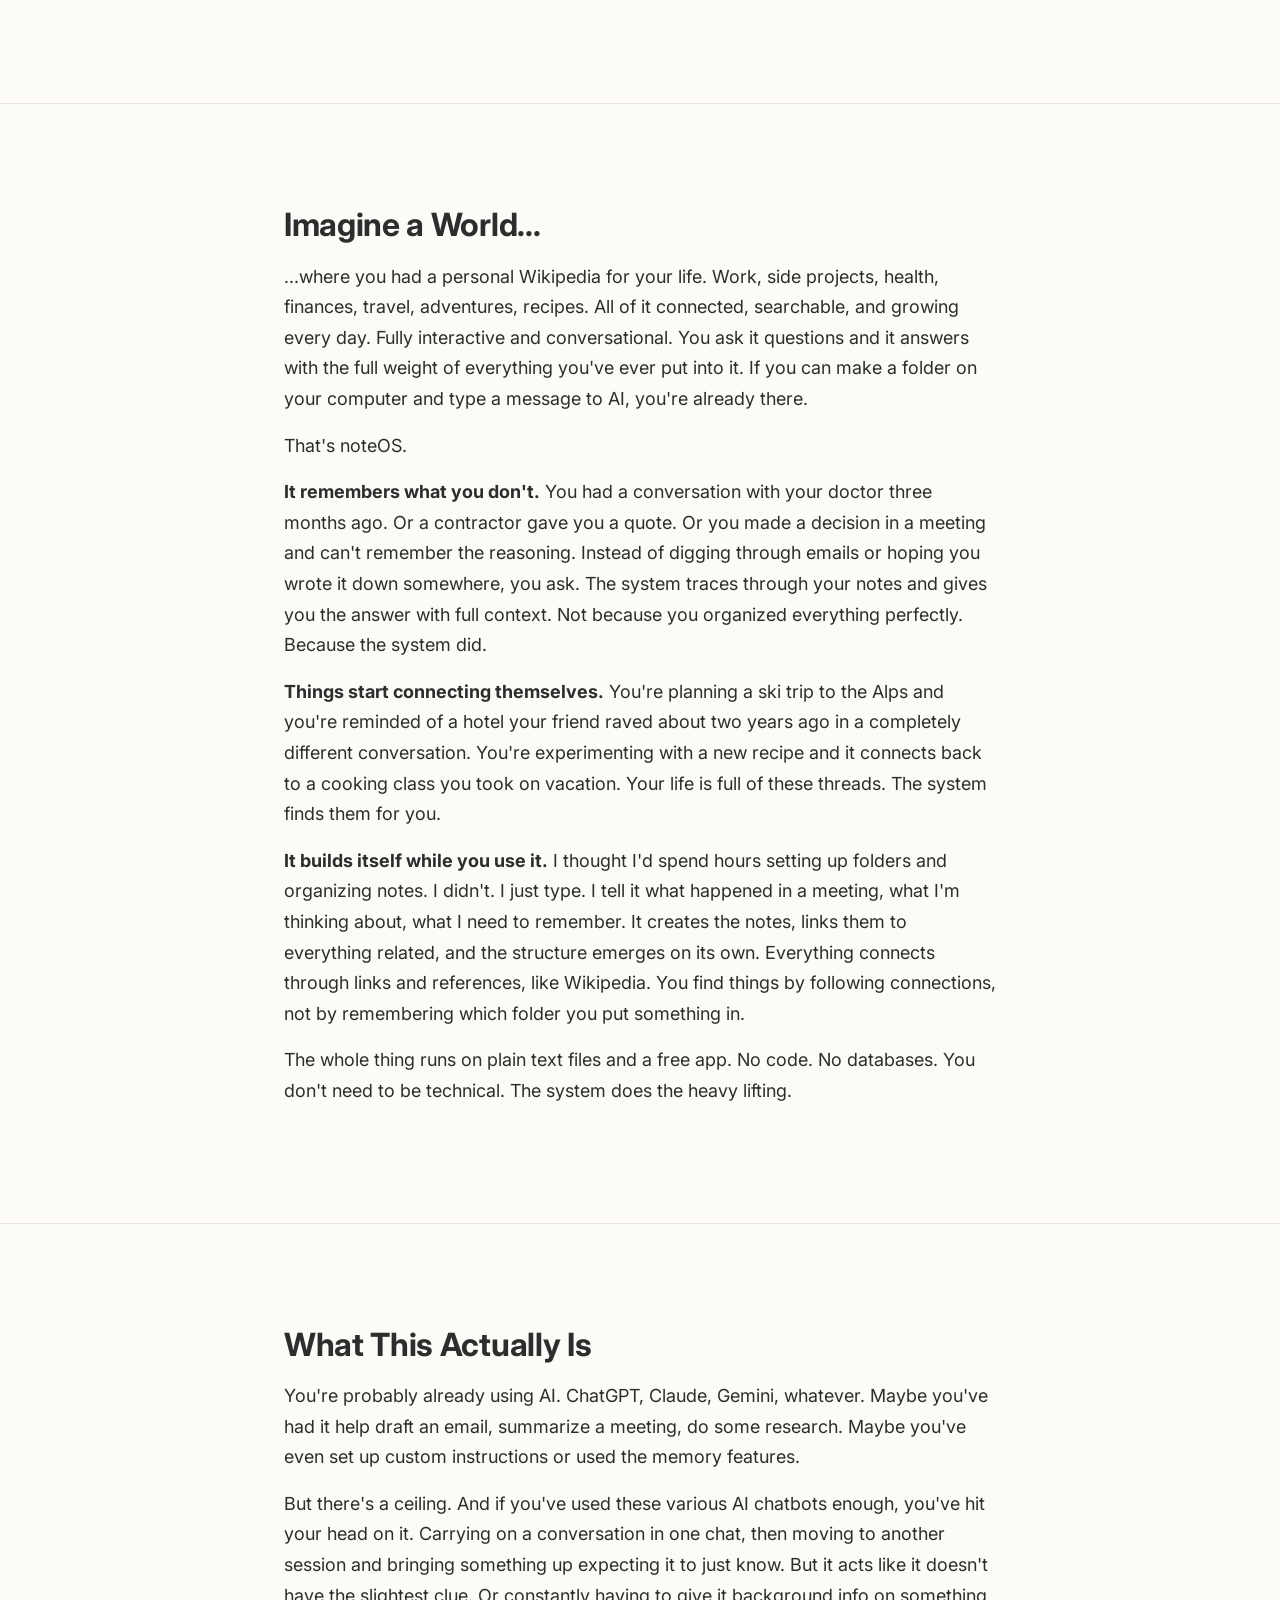
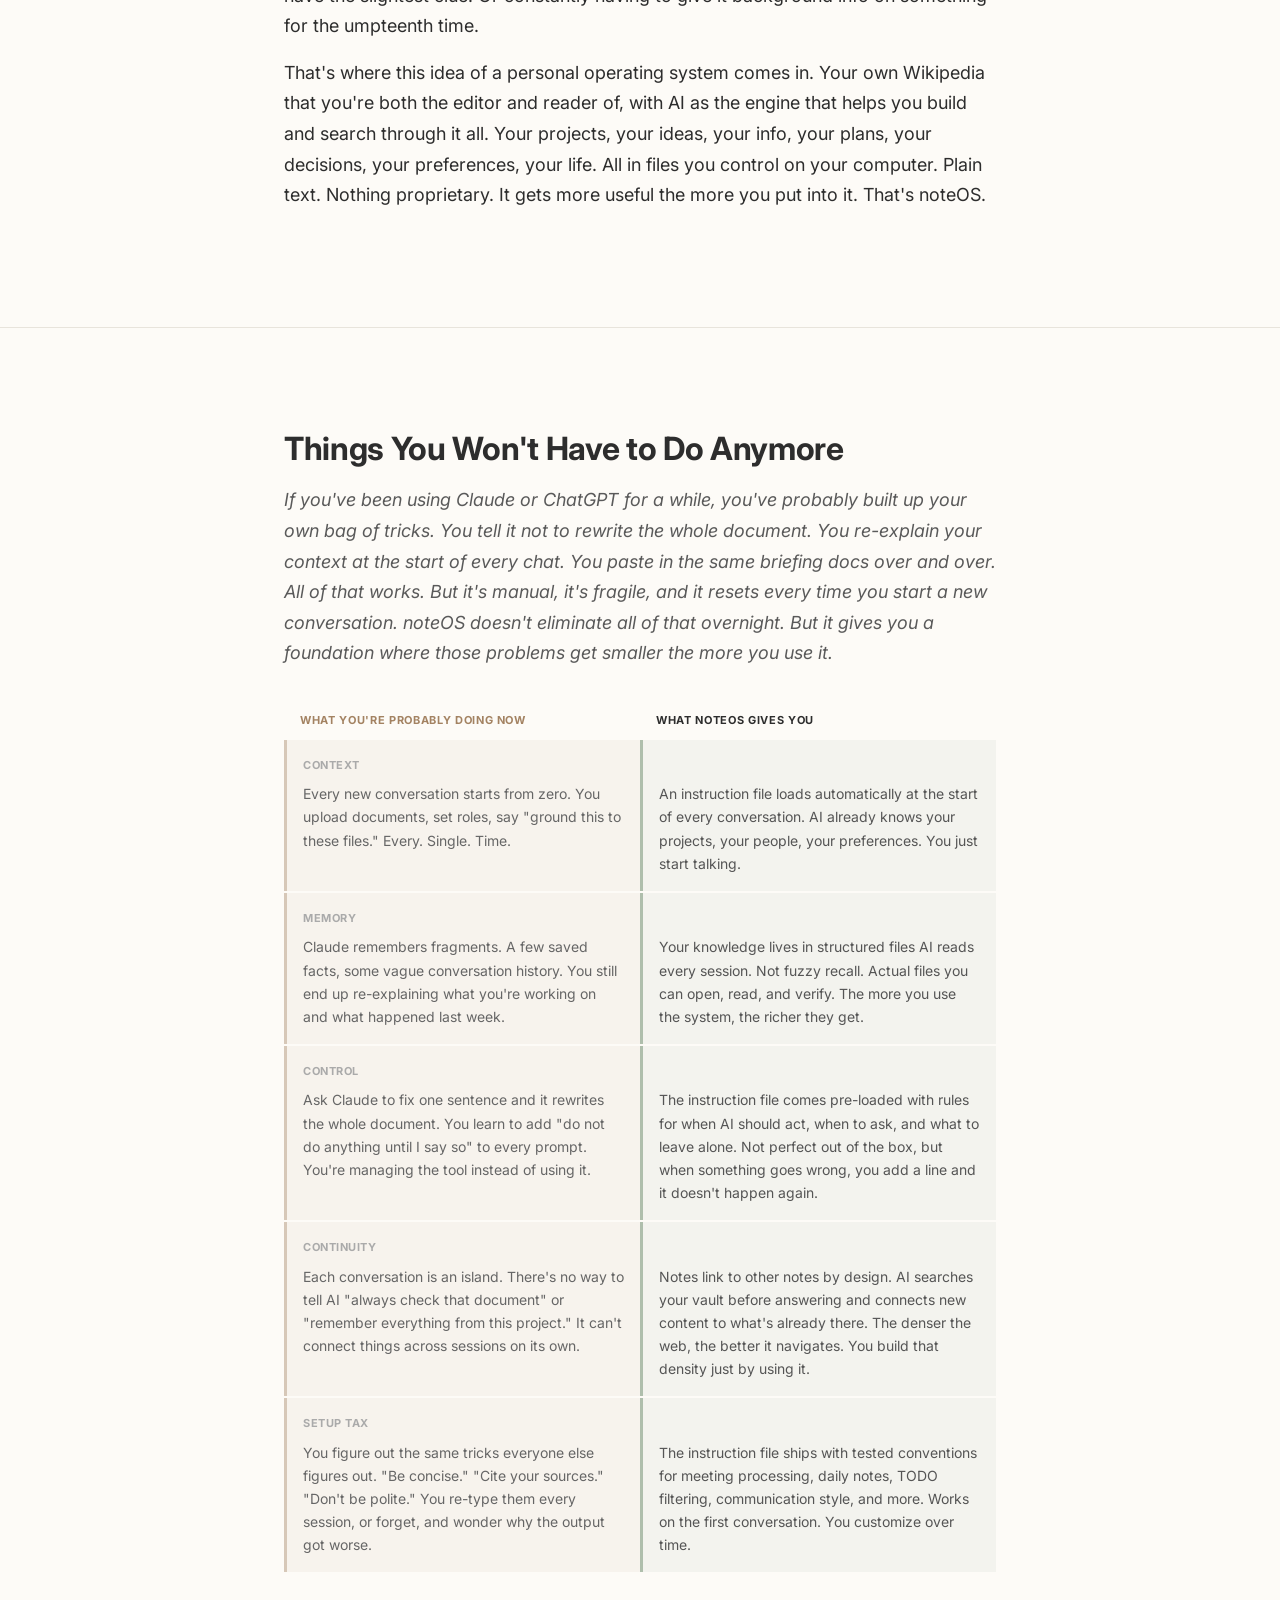
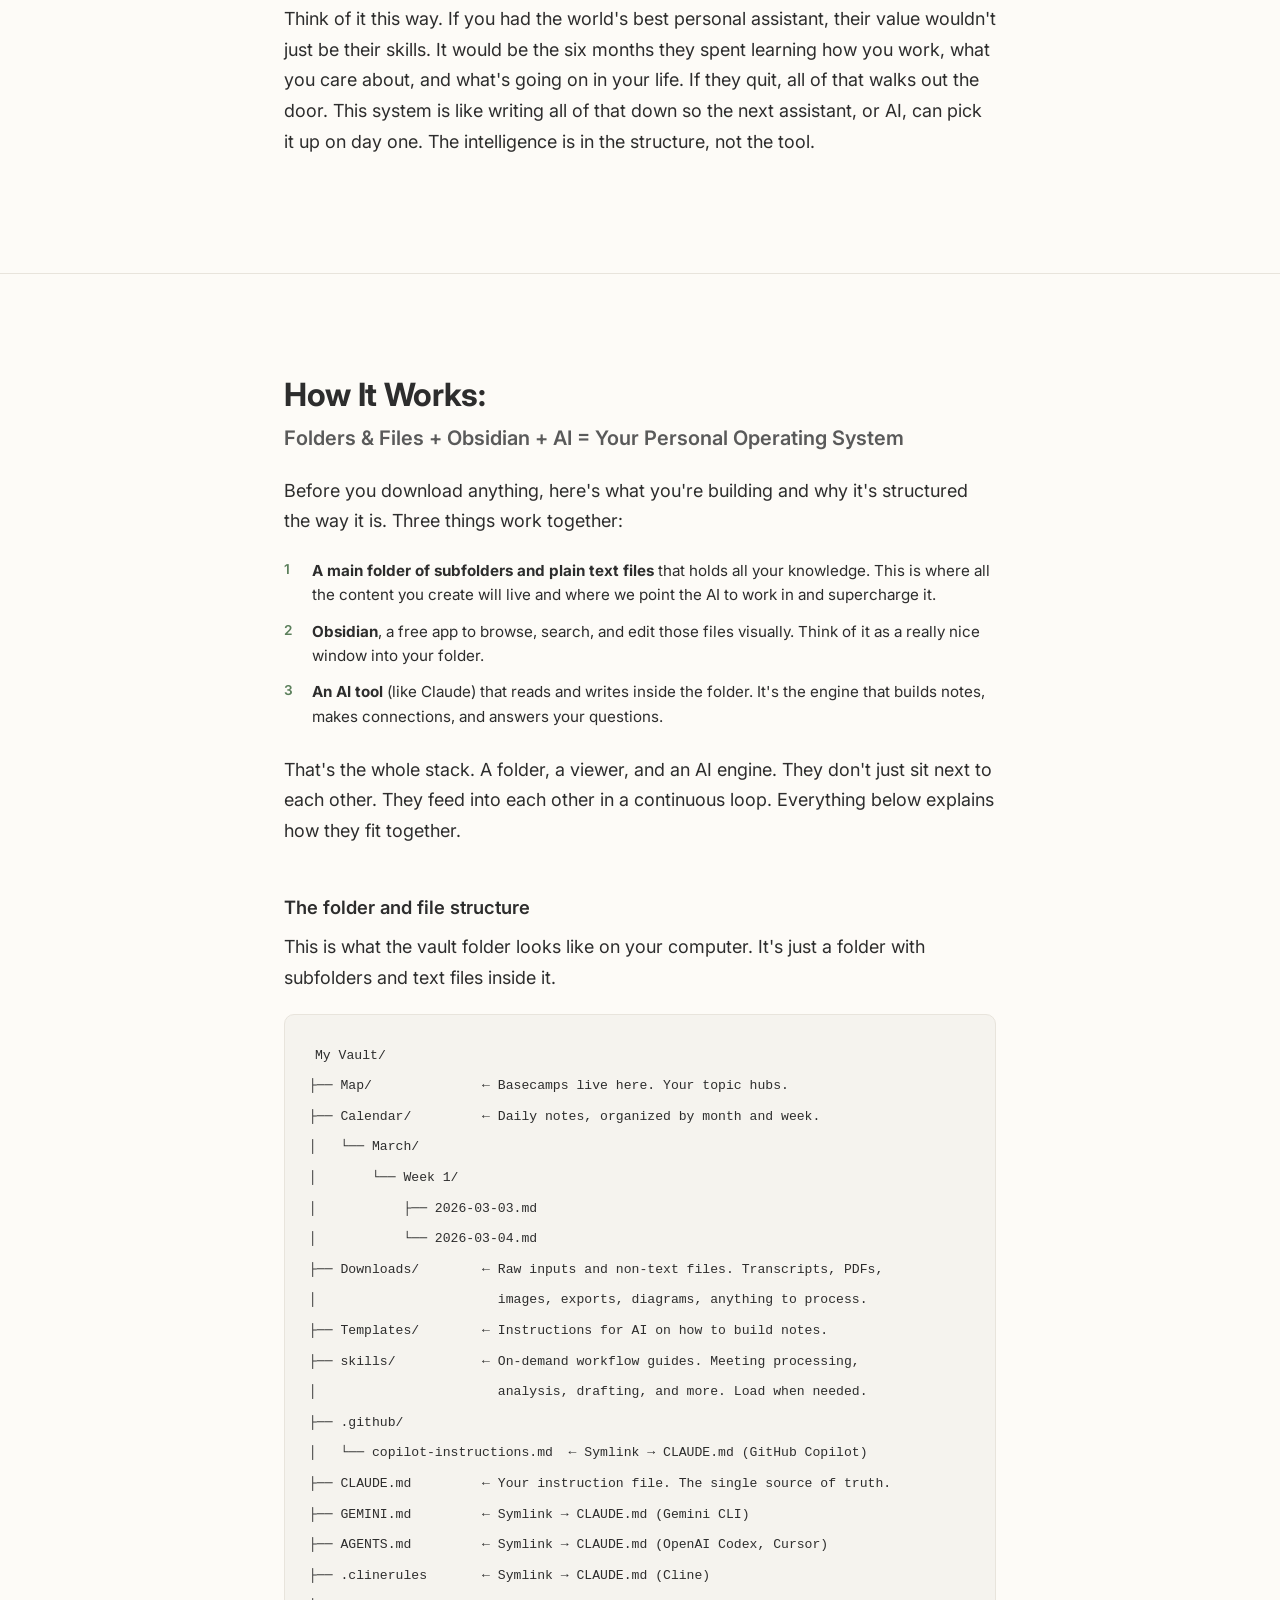
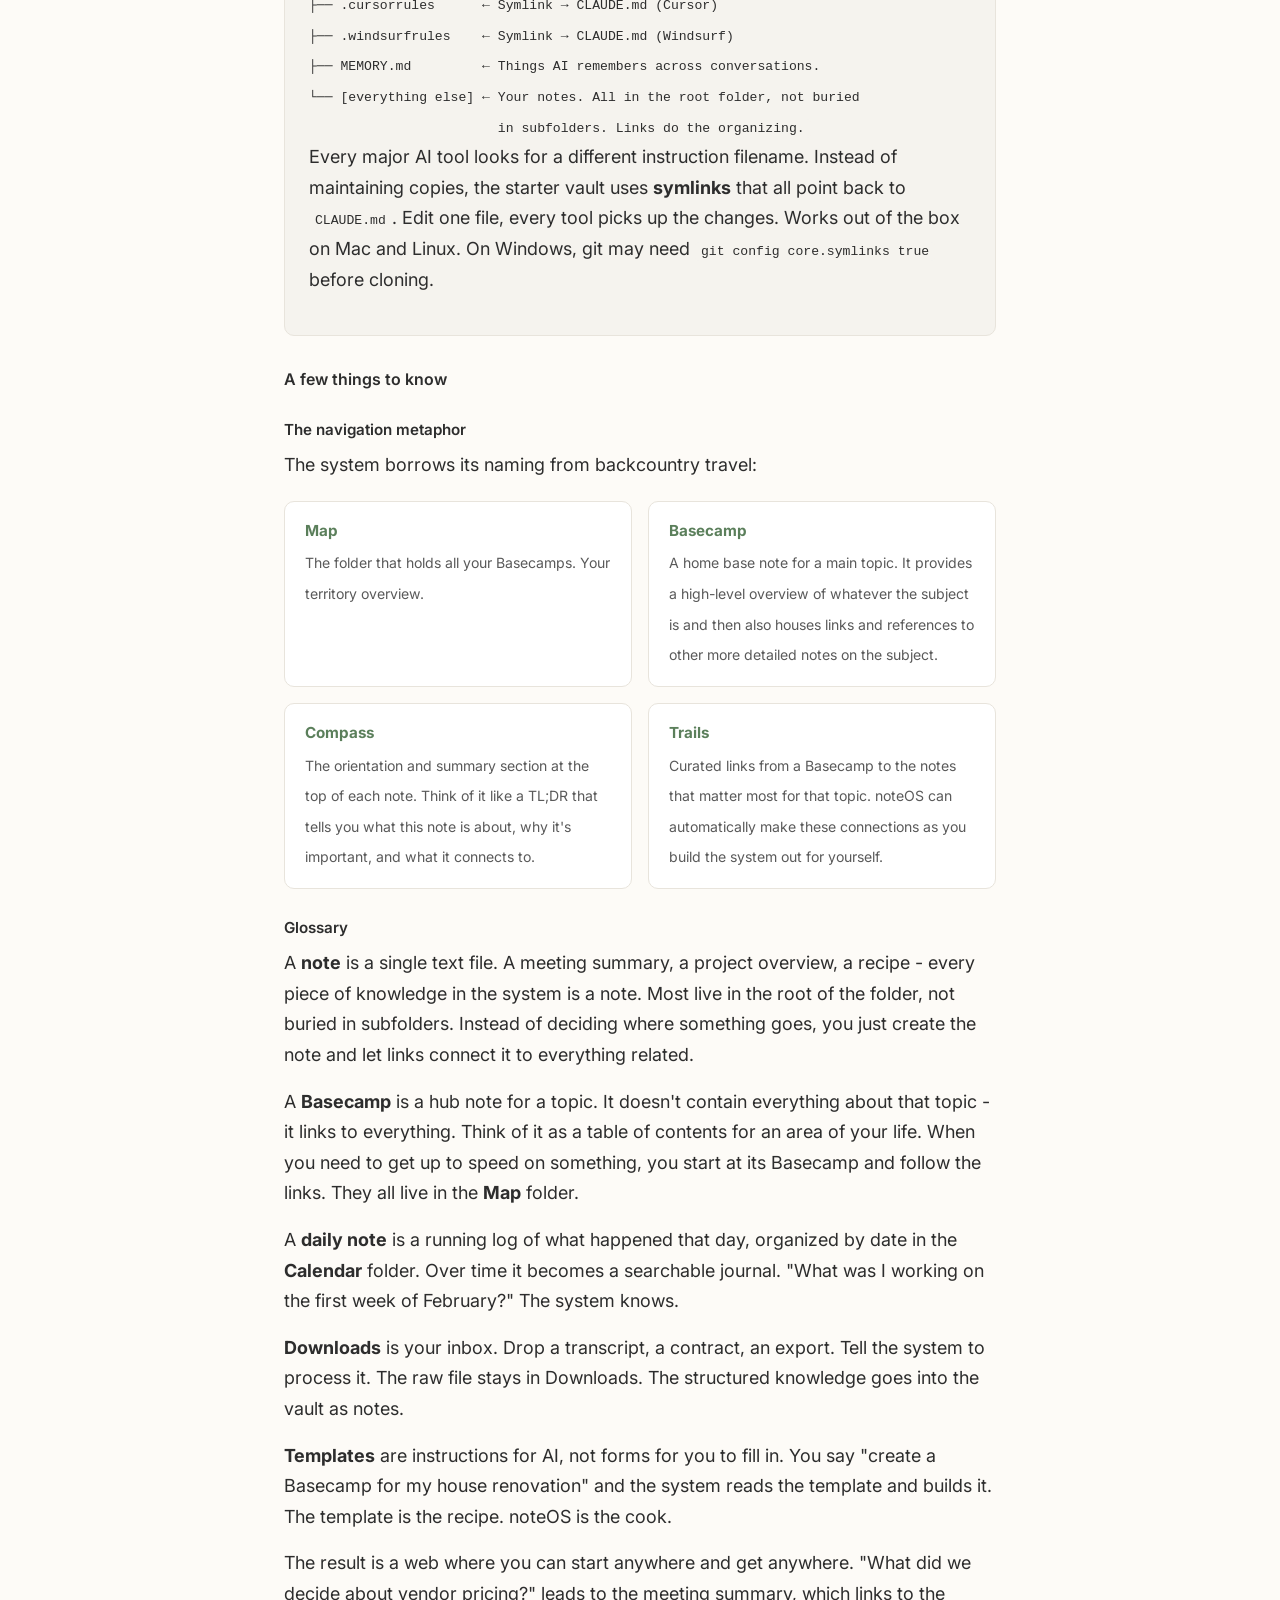
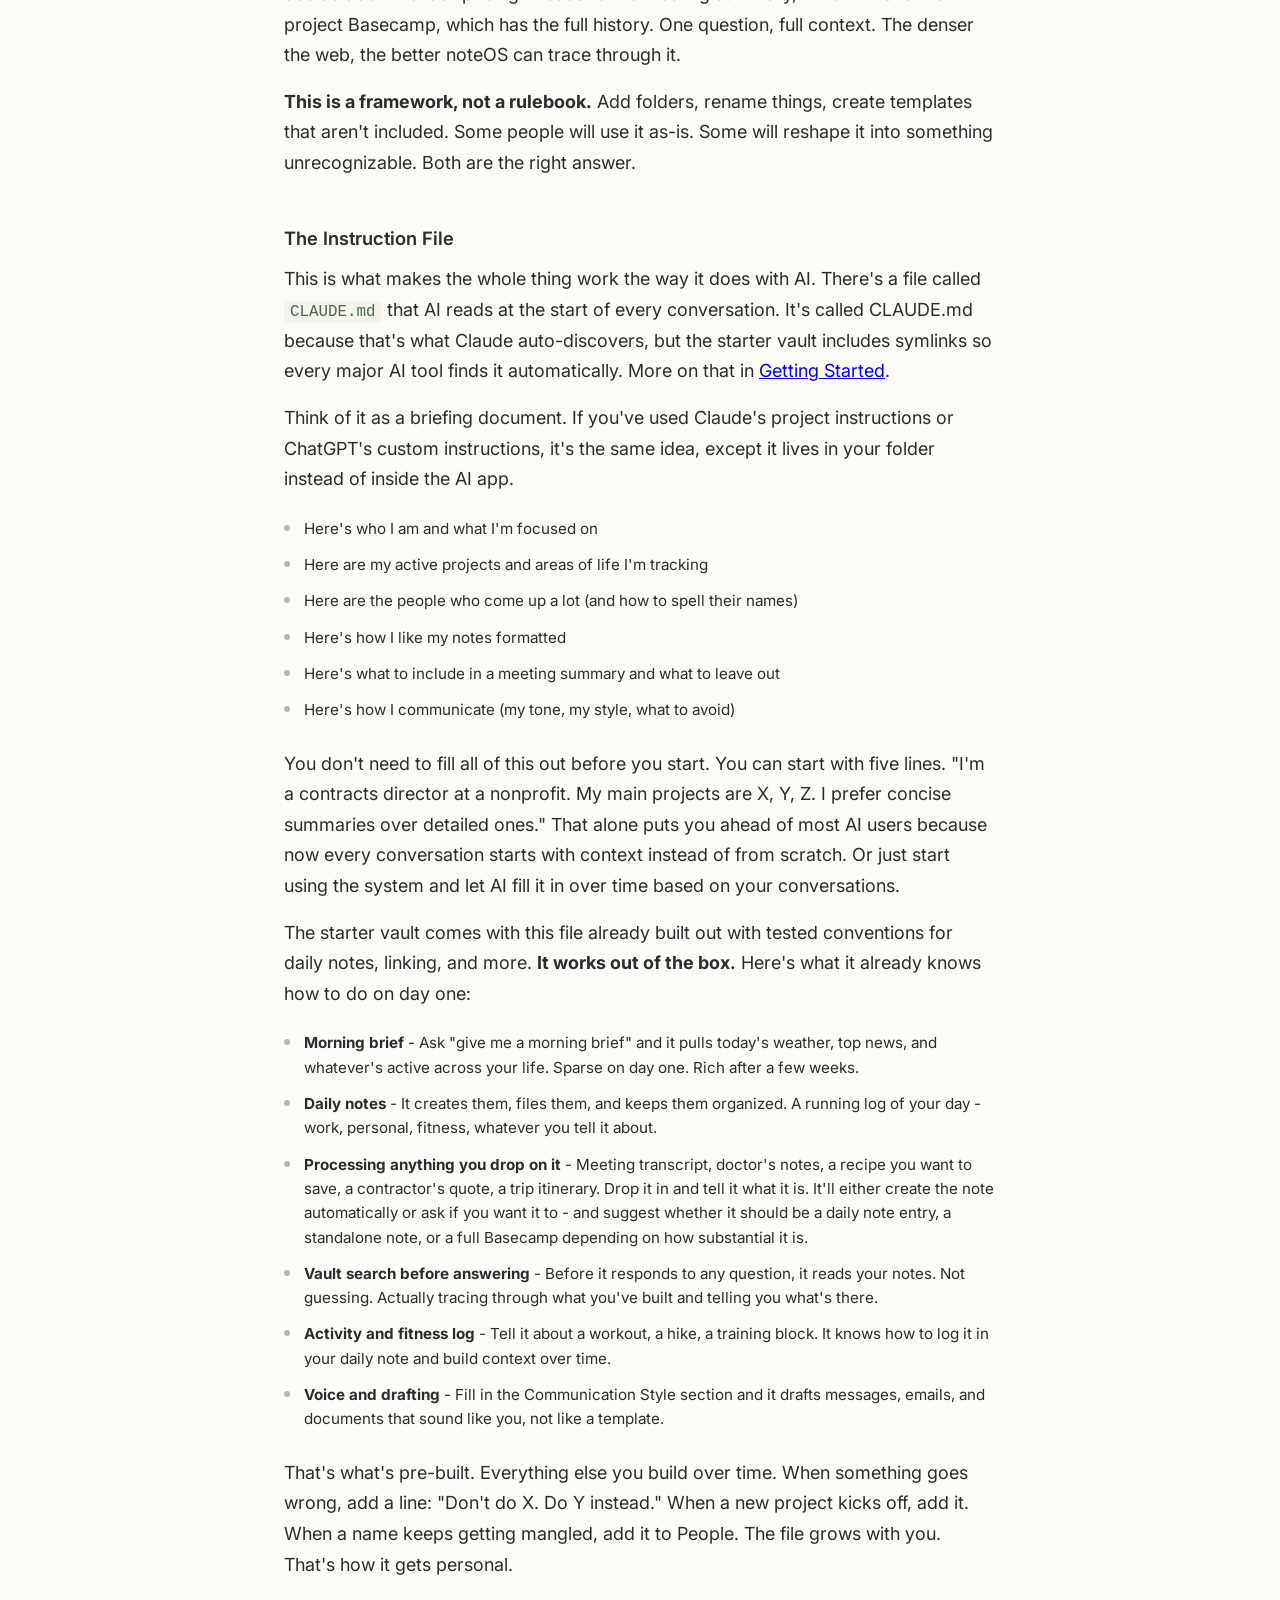
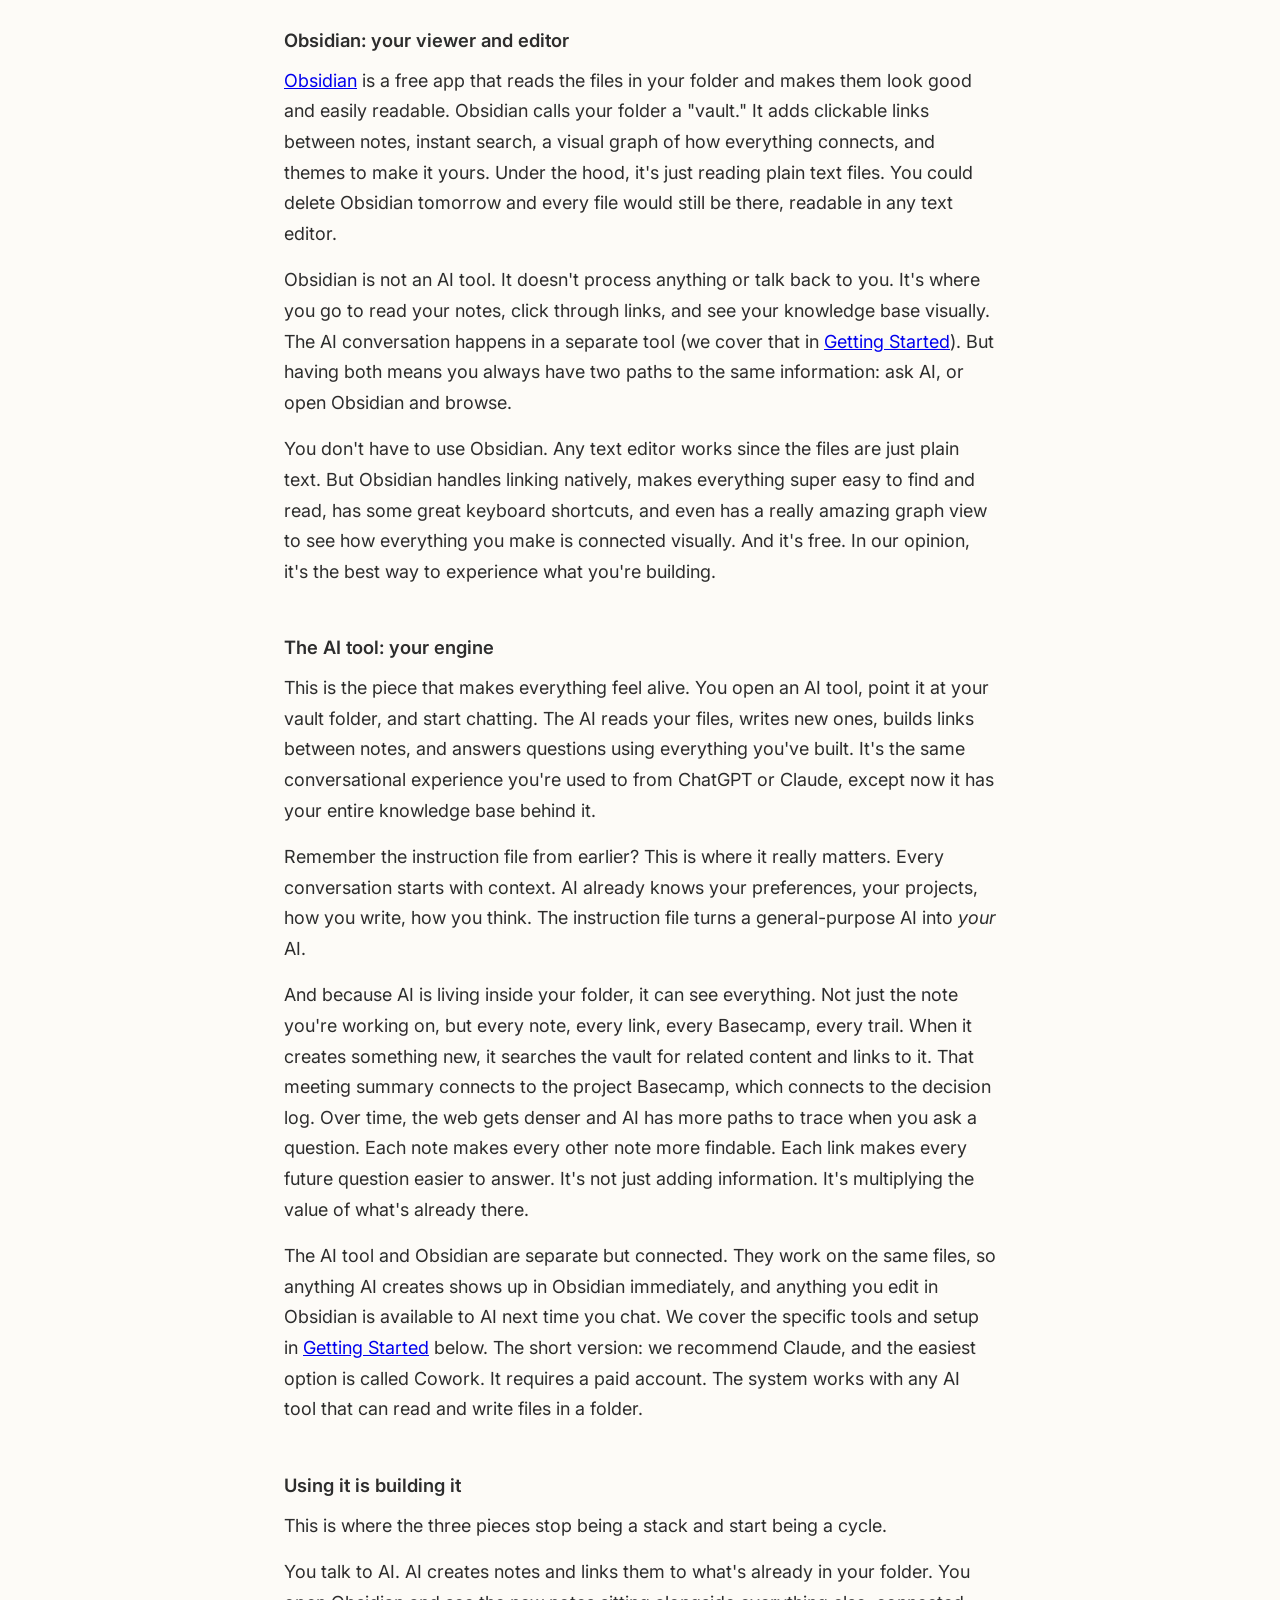
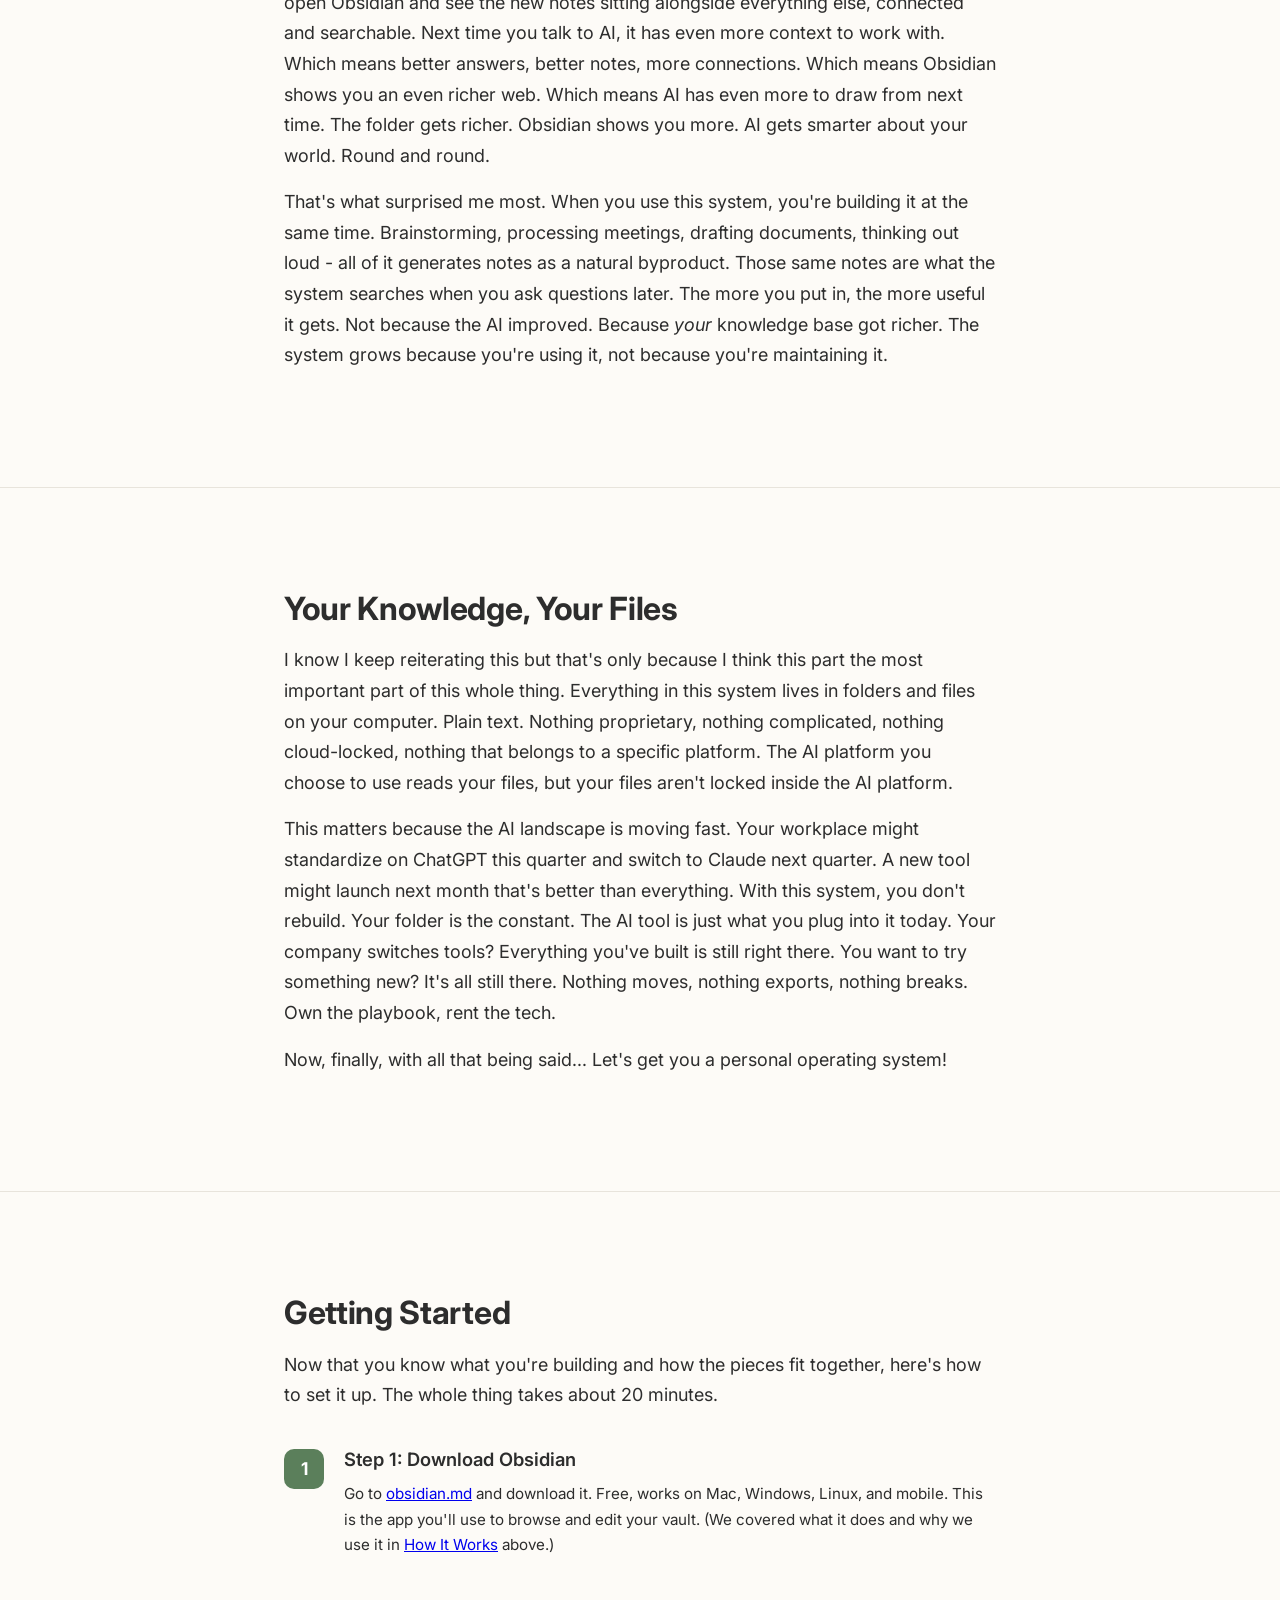
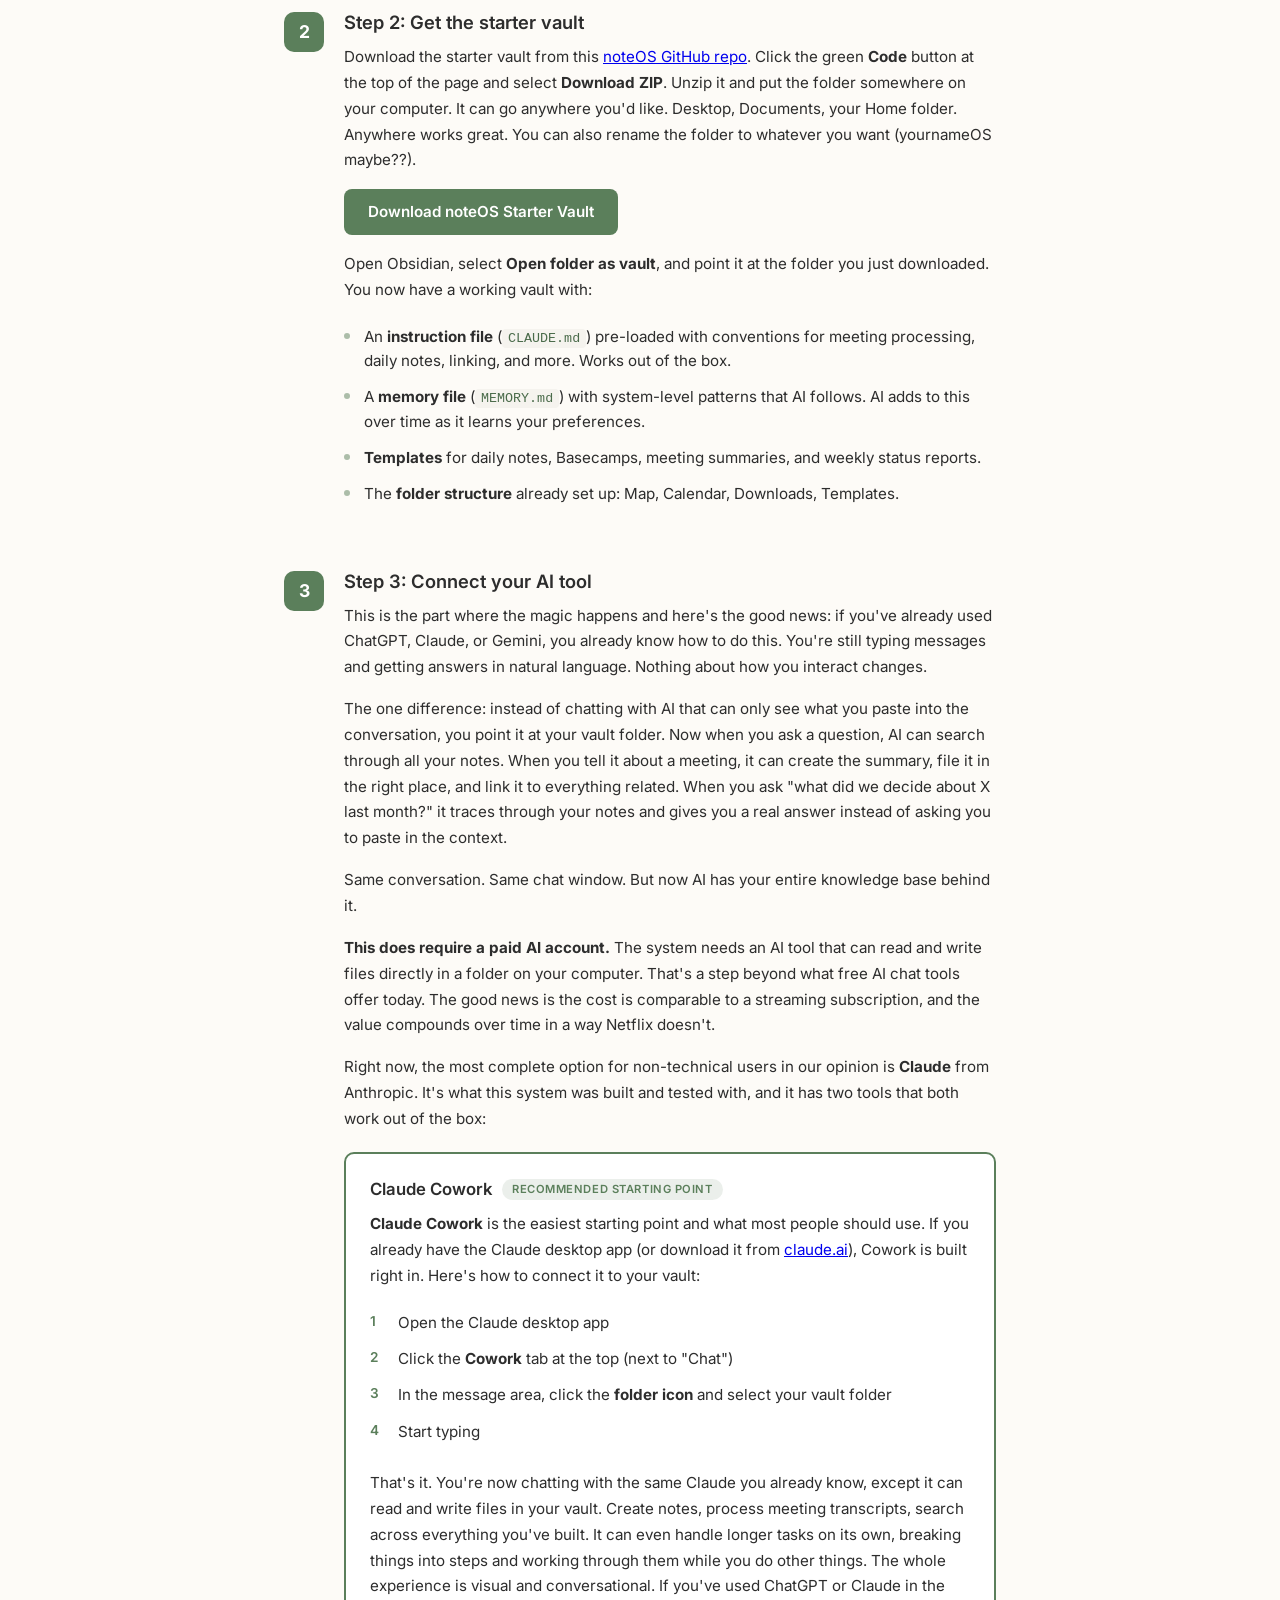
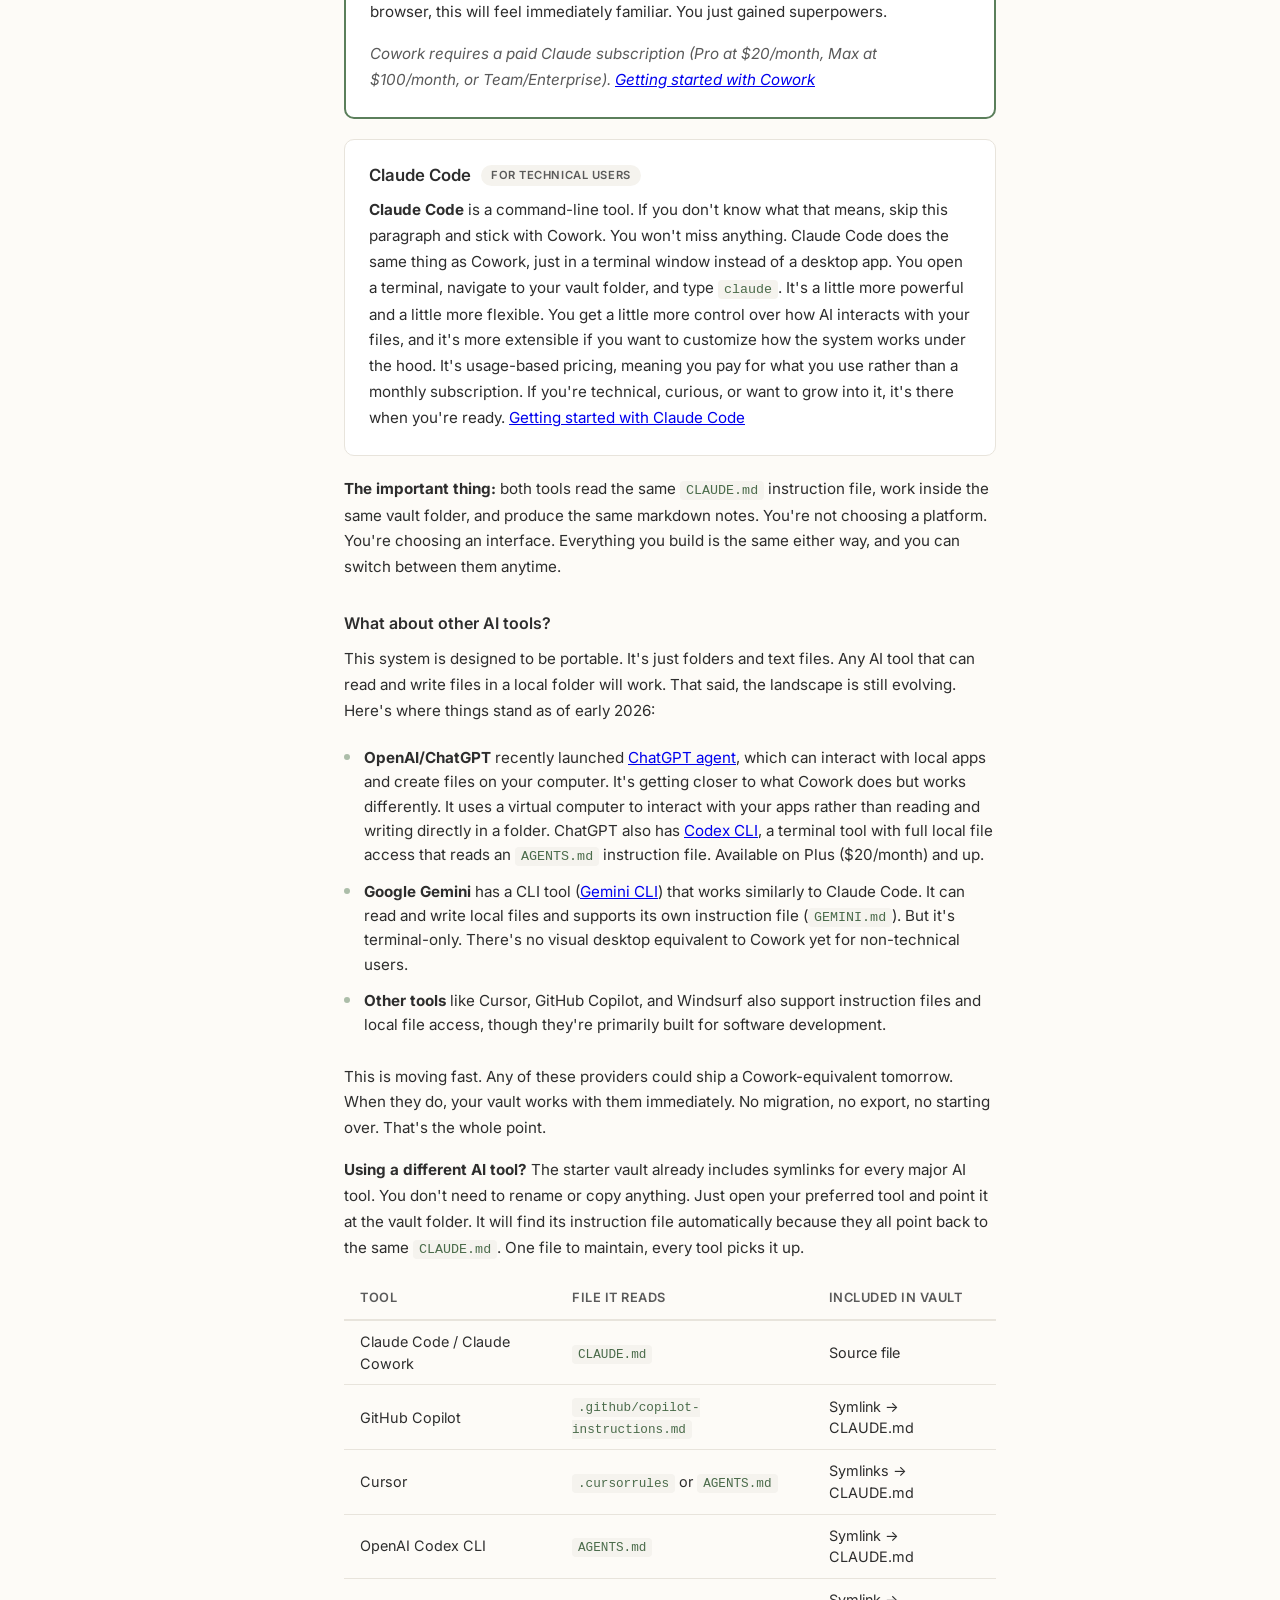
==== commit b5e5fd35: "Add What's New section to landing page with April 2026 skills release Co-Authored-By: Claude Opus 4." ====
--- a/index.html
+++ b/index.html
@@ -24,6 +24,7 @@
         <div class="toc-body">
             <div class="toc-title">Contents</div>
             <a href="#hero" class="toc-link active">Home</a>
+            <a href="#whats-new" class="toc-link">What's New</a>
             <a href="#imagine" class="toc-link">Imagine a World...</a>
             <a href="#what" class="toc-link">What This Actually Is</a>
             <a href="#what-changes" class="toc-link">Things You Won't Have to Do Anymore</a>
@@ -329,6 +330,20 @@
         </div>
     </section>
 
+    <!-- What's New -->
+    <section id="whats-new">
+        <div class="container">
+            <h2>What's New</h2>
+            <div class="release-note">
+                <div class="release-header">
+                    <span class="release-date">April 2026</span>
+                    <span class="release-title">Skills System</span>
+                </div>
+                <p>The vault now ships with a <code>skills/</code> folder containing 11 on-demand workflow guides. Meeting processing, deep analysis, drafting in your voice, weekly reports, and more. Each one is a markdown file that walks AI through a proven workflow step by step. They load when relevant and stay out of the way when they're not. The instruction file has been trimmed to take advantage of this. Conventions that apply to every conversation stay inline. Multi-step workflows moved to skills, which keeps things lighter and gives AI more room to work with your actual content. <a href="#skills">Read more below.</a></p>
+            </div>
+        </div>
+    </section>
+
     <!-- Imagine a World... -->
     <section id="imagine">
         <div class="container">
@@ -346,8 +361,9 @@
     <section id="what">
         <div class="container">
             <h2>What This Actually Is</h2>
-            <p>You're probably already using AI. ChatGPT, Claude, Gemini, whatever. Maybe you've had it help draft an email, summarize a meeting, explain something complicated. Maybe you've even set up custom instructions or used the memory features.</p>
-            <p>But there's a ceiling. And if you've used AI enough, you've felt it.</p>
+            <p>You're probably already using AI. ChatGPT, Claude, Gemini, whatever. Maybe you've had it help draft an email, summarize a meeting, do some research. Maybe you've even set up custom instructions or used the memory features.</p>
+            <p>But there's a ceiling. And if you've used these various AI chatbots enough, you've hit your head on it. Carrying on a conversation in one chat, then moving to another session and bringing something up expecting it to just know. But it acts like it doesn't have the slightest clue. Or constantly having to give it background info on something for the umpteenth time.</p>
+            <p>That's where this idea of a personal operating system comes in. Your own Wikipedia that you're both the editor and reader of, with AI as the engine that helps you build and search through it all. Your projects, your ideas, your info, your plans, your decisions, your preferences, your life. All in files you control on your computer. Plain text. Nothing proprietary. It gets more useful the more you put into it. That's noteOS.</p>
         </div>
     </section>
 
@@ -450,6 +466,8 @@
 &#9500;&#9472;&#9472; Downloads/        &#8592; Raw inputs and non-text files. Transcripts, PDFs,
 &#9474;                       images, exports, diagrams, anything to process.
 &#9500;&#9472;&#9472; Templates/        &#8592; Instructions for AI on how to build notes.
+&#9500;&#9472;&#9472; skills/           &#8592; On-demand workflow guides. Meeting processing,
+&#9474;                       analysis, drafting, and more. Load when needed.
 &#9500;&#9472;&#9472; .github/
 &#9474;   &#9492;&#9472;&#9472; copilot-instructions.md  &#8592; Symlink &#8594; CLAUDE.md (GitHub Copilot)
 &#9500;&#9472;&#9472; CLAUDE.md         &#8592; Your instruction file. The single source of truth.
@@ -733,6 +751,14 @@
                 <li>Build out Basecamps with curated links for your most active areas. The more structured your hubs, the better AI navigates between topics.</li>
             </ul>
 
+            <h3 class="subsection-title">Skills: teaching AI how you work</h3>
+            <p>Here's something I noticed after a few months. I'd process a meeting transcript and AI would nail it. Speaker identification, TODO extraction, vault linking, the whole thing. Then a week later I'd process another one in a new session and it would miss half the steps. Not because it forgot. Because the instruction file had a condensed version and the new session interpreted it differently.</p>
+            <p>The fix was obvious once I saw it. Take the full workflow and put it in its own file. Not in the instruction file that loads every conversation. In a separate file that only loads when you're actually doing that specific thing. That's what skills are.</p>
+            <p>The starter vault has a <code>skills/</code> folder with a bunch of these already built. Meeting processing, morning briefs, weekly status reports, deep analysis, drafting in your voice, and more. Each one walks AI through a proven workflow step by step. Consistent results, every session.</p>
+            <p>If you're using <strong>Claude Code</strong>, skills just work. It discovers them automatically when the task matches. One setup command and you're done. If you're using <strong>anything else</strong>, just tell your AI "read <code>skills/meeting-processing/SKILL.md</code> and follow it." They're just files. Any tool can read a file.</p>
+            <p>And the instruction file still works on its own. Every workflow section has a quick version inline. If your AI tool doesn't load skills, it still gets enough to do a decent job. The skill is the full playbook. The instruction file is the cheat sheet.</p>
+            <p>As you develop workflows that click, capture them. Create a folder in <code>skills/</code>, write a <code>SKILL.md</code> that describes what you do and how. AI learns the process once and follows it every time. The skills you build become part of your system. They travel with your vault. They work with whatever AI tool you're using.</p>
+
             <h3 class="subsection-title">Building the habit:</h3>
             <p>The value comes from using it consistently. First couple weeks: focus on daily notes and telling the system to save things worth remembering. When something goes wrong, add a correction to the instruction file. After a few weeks you'll notice topics keep coming up - create Basecamps for those. After a month, your instruction file has real depth, your daily notes form a searchable journal, and connections are surfacing that you wouldn't have made on your own.</p>
 
--- a/styles.css
+++ b/styles.css
@@ -1022,3 +1022,56 @@
         left: 24px;
     }
 }
+
+/* What's New / Release Notes */
+#whats-new {
+    padding-top: 60px;
+    padding-bottom: 60px;
+}
+
+#whats-new h2 {
+    margin-bottom: 24px;
+}
+
+.release-note {
+    background: var(--color-card-bg);
+    border: 1px solid var(--color-border);
+    border-left: 3px solid var(--color-accent);
+    border-radius: 8px;
+    padding: 24px 28px;
+    max-width: 720px;
+}
+
+.release-header {
+    display: flex;
+    align-items: center;
+    gap: 12px;
+    margin-bottom: 12px;
+}
+
+.release-date {
+    font-size: 0.85rem;
+    font-weight: 600;
+    color: var(--color-accent);
+    text-transform: uppercase;
+    letter-spacing: 0.03em;
+}
+
+.release-title {
+    font-size: 1.05rem;
+    font-weight: 600;
+    color: var(--color-heading);
+}
+
+.release-note p {
+    font-size: 0.95rem;
+    line-height: 1.65;
+    color: var(--color-text);
+}
+
+.release-note code {
+    background: var(--color-code-bg);
+    padding: 2px 6px;
+    border-radius: 4px;
+    font-size: 0.88em;
+}
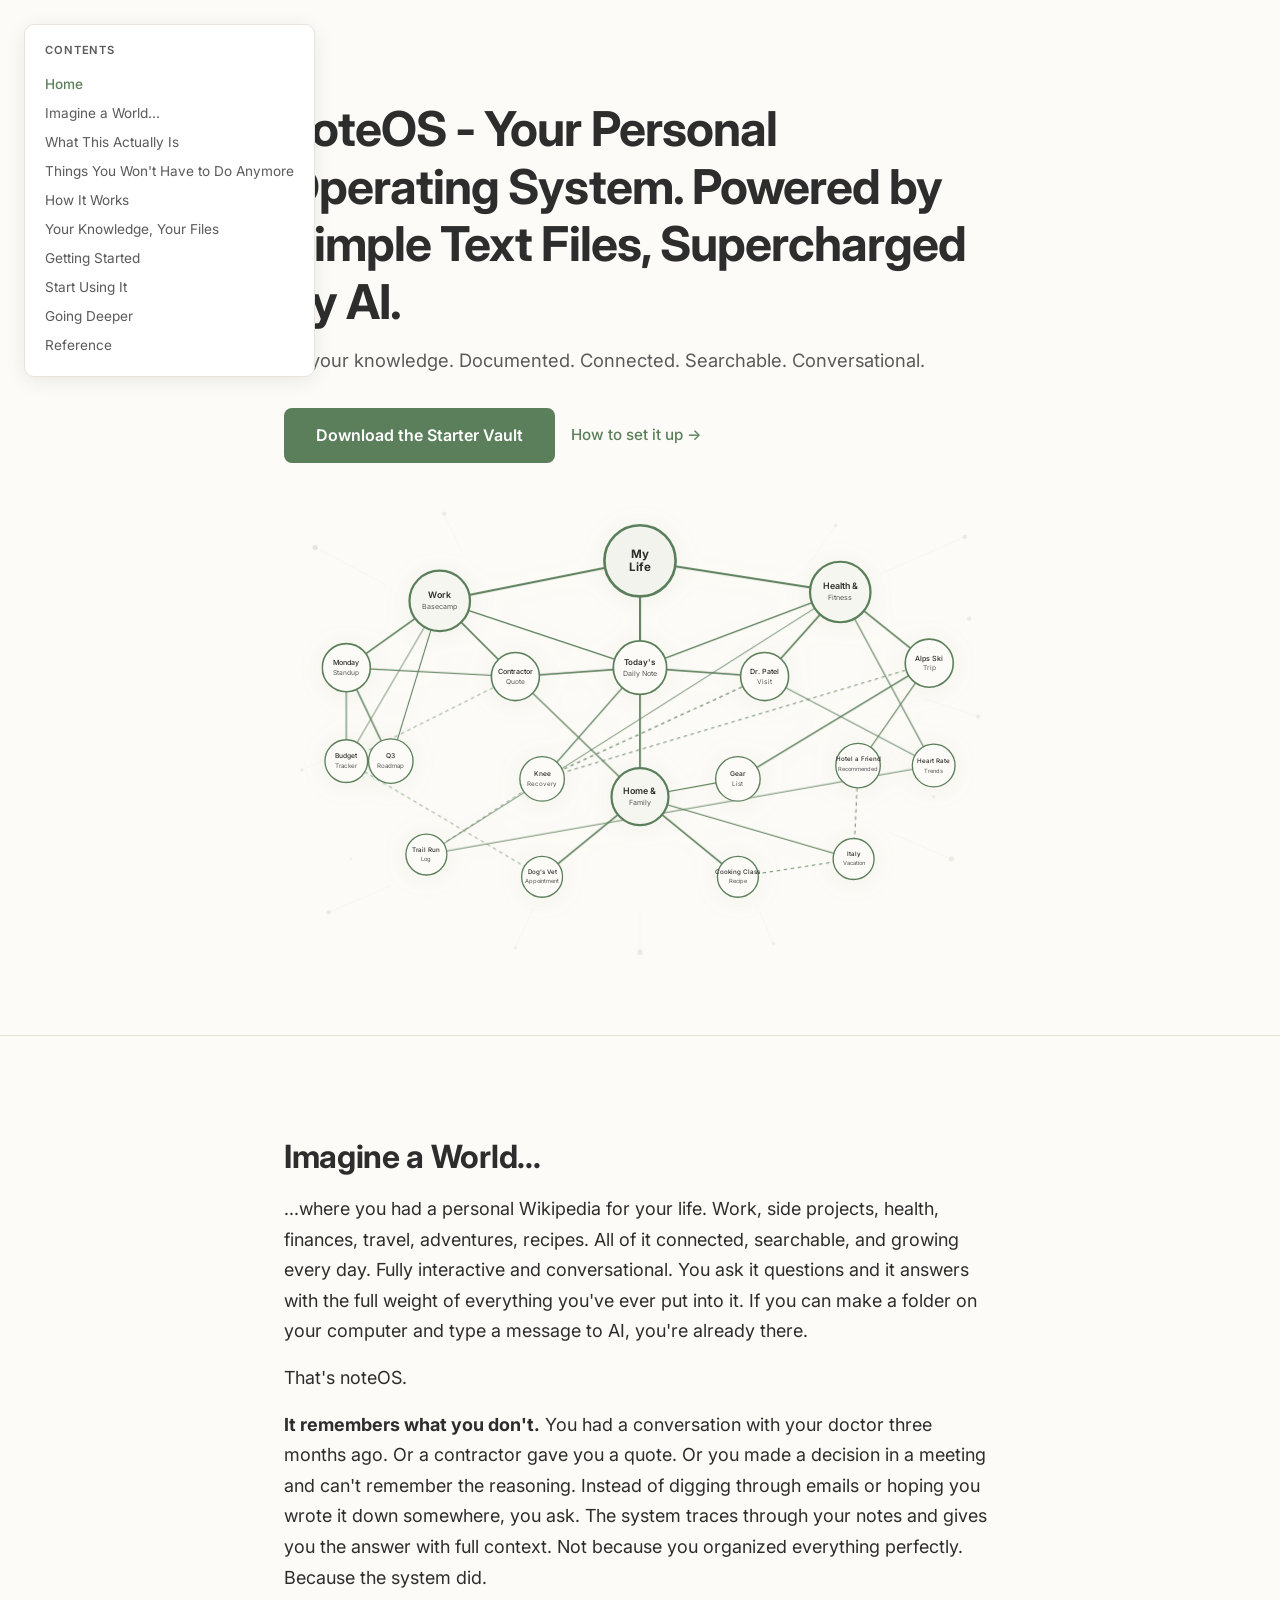
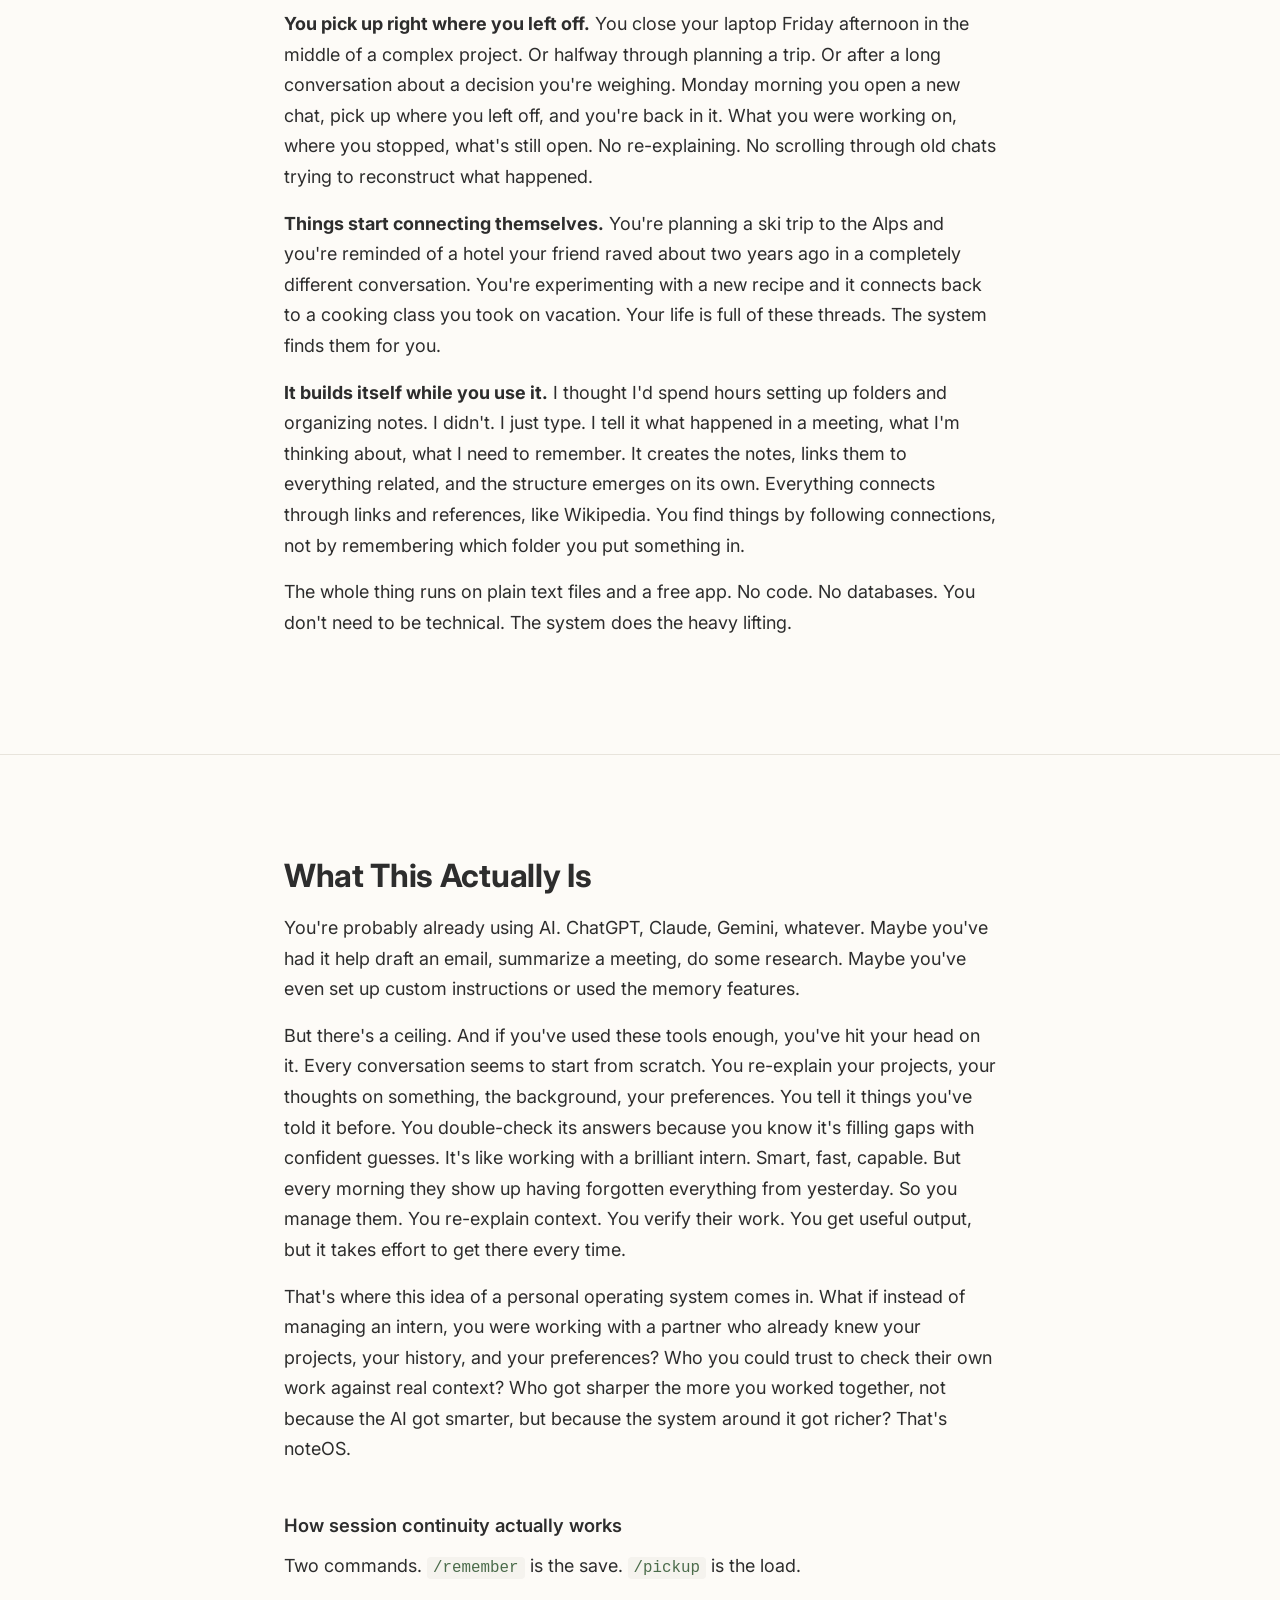
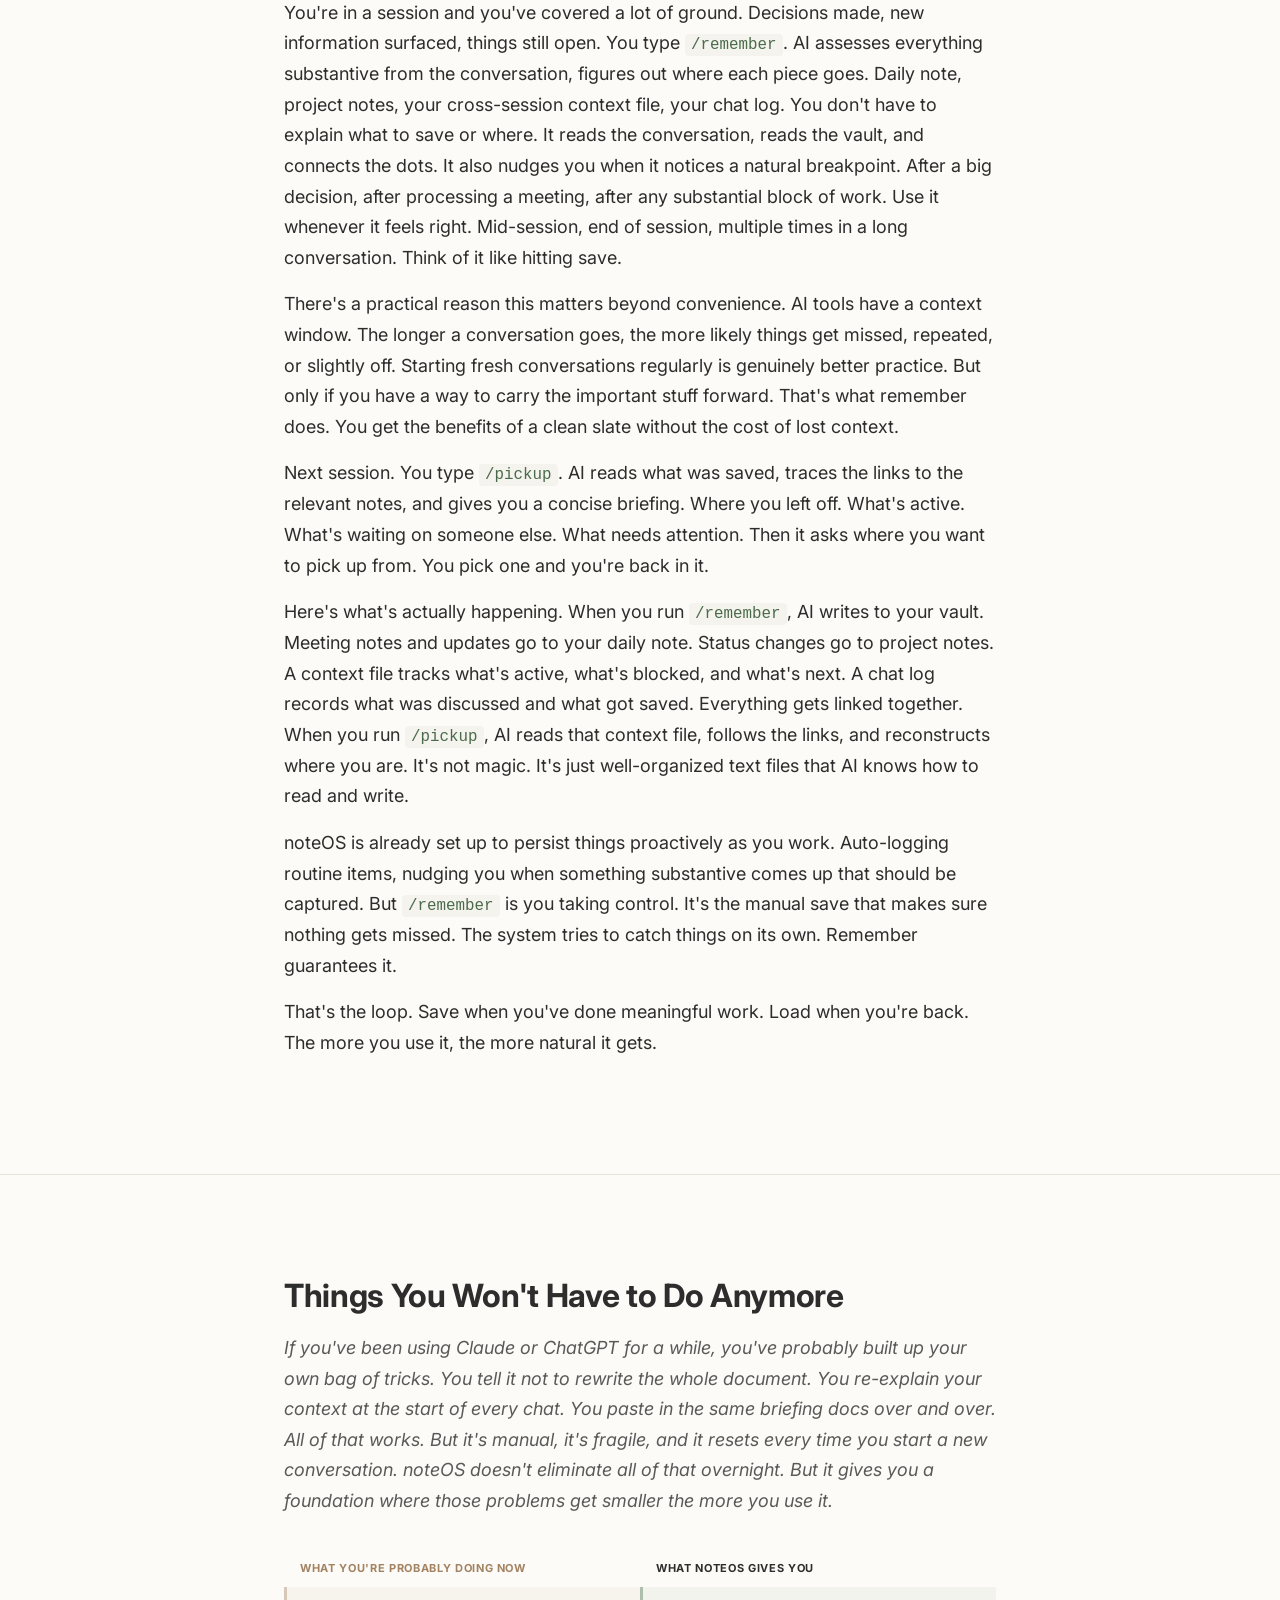
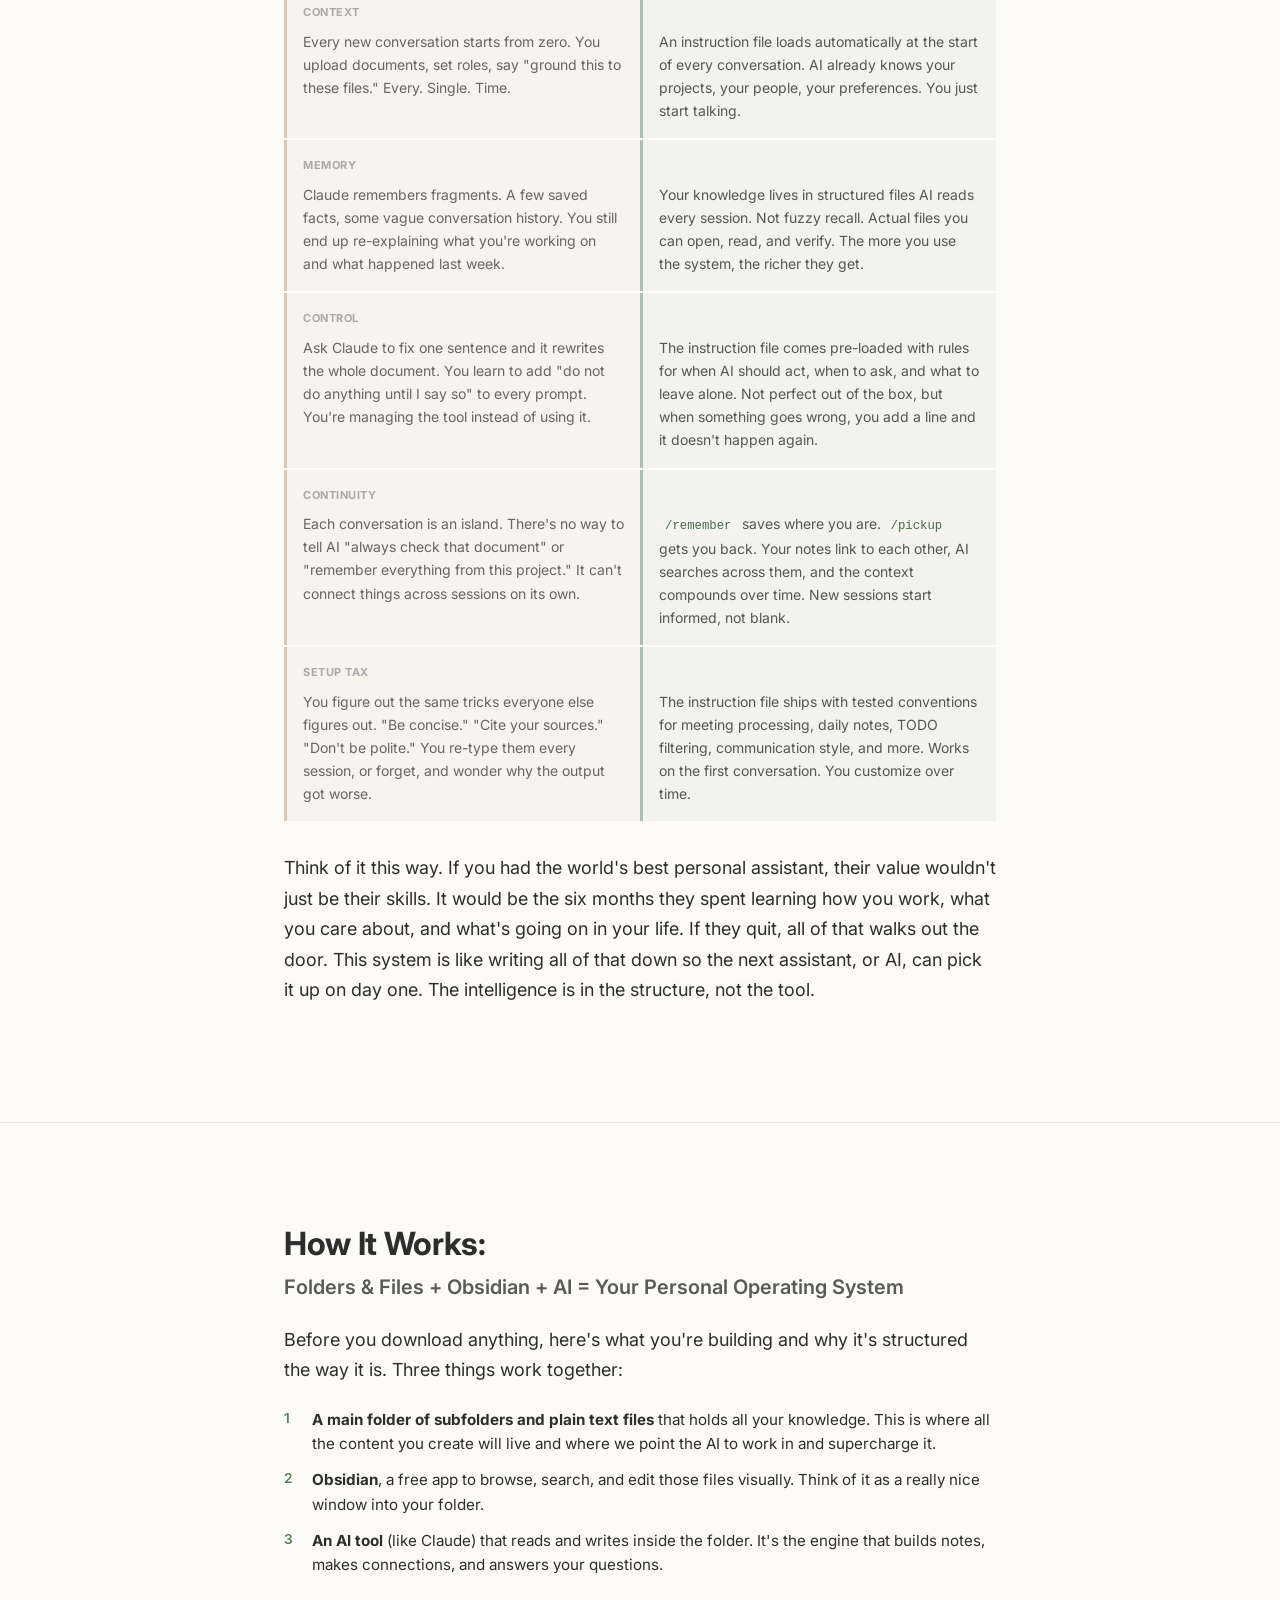
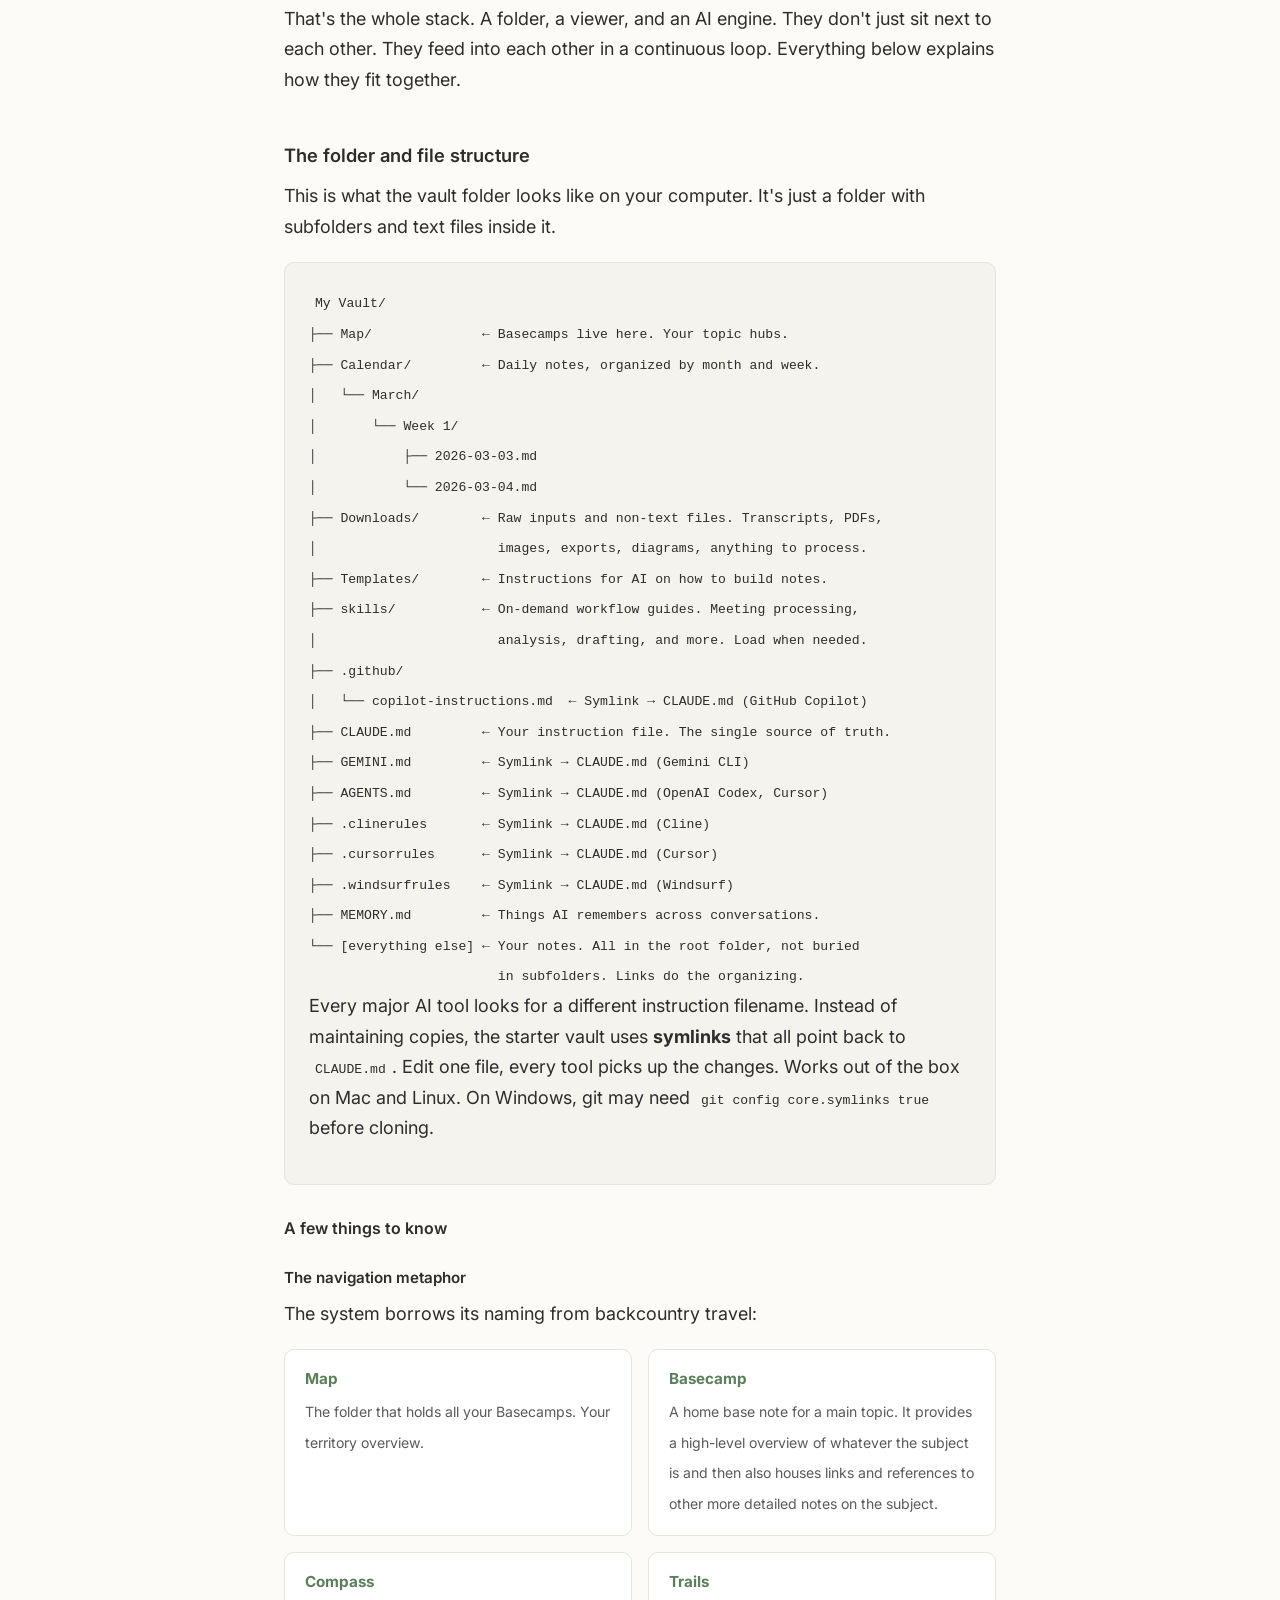
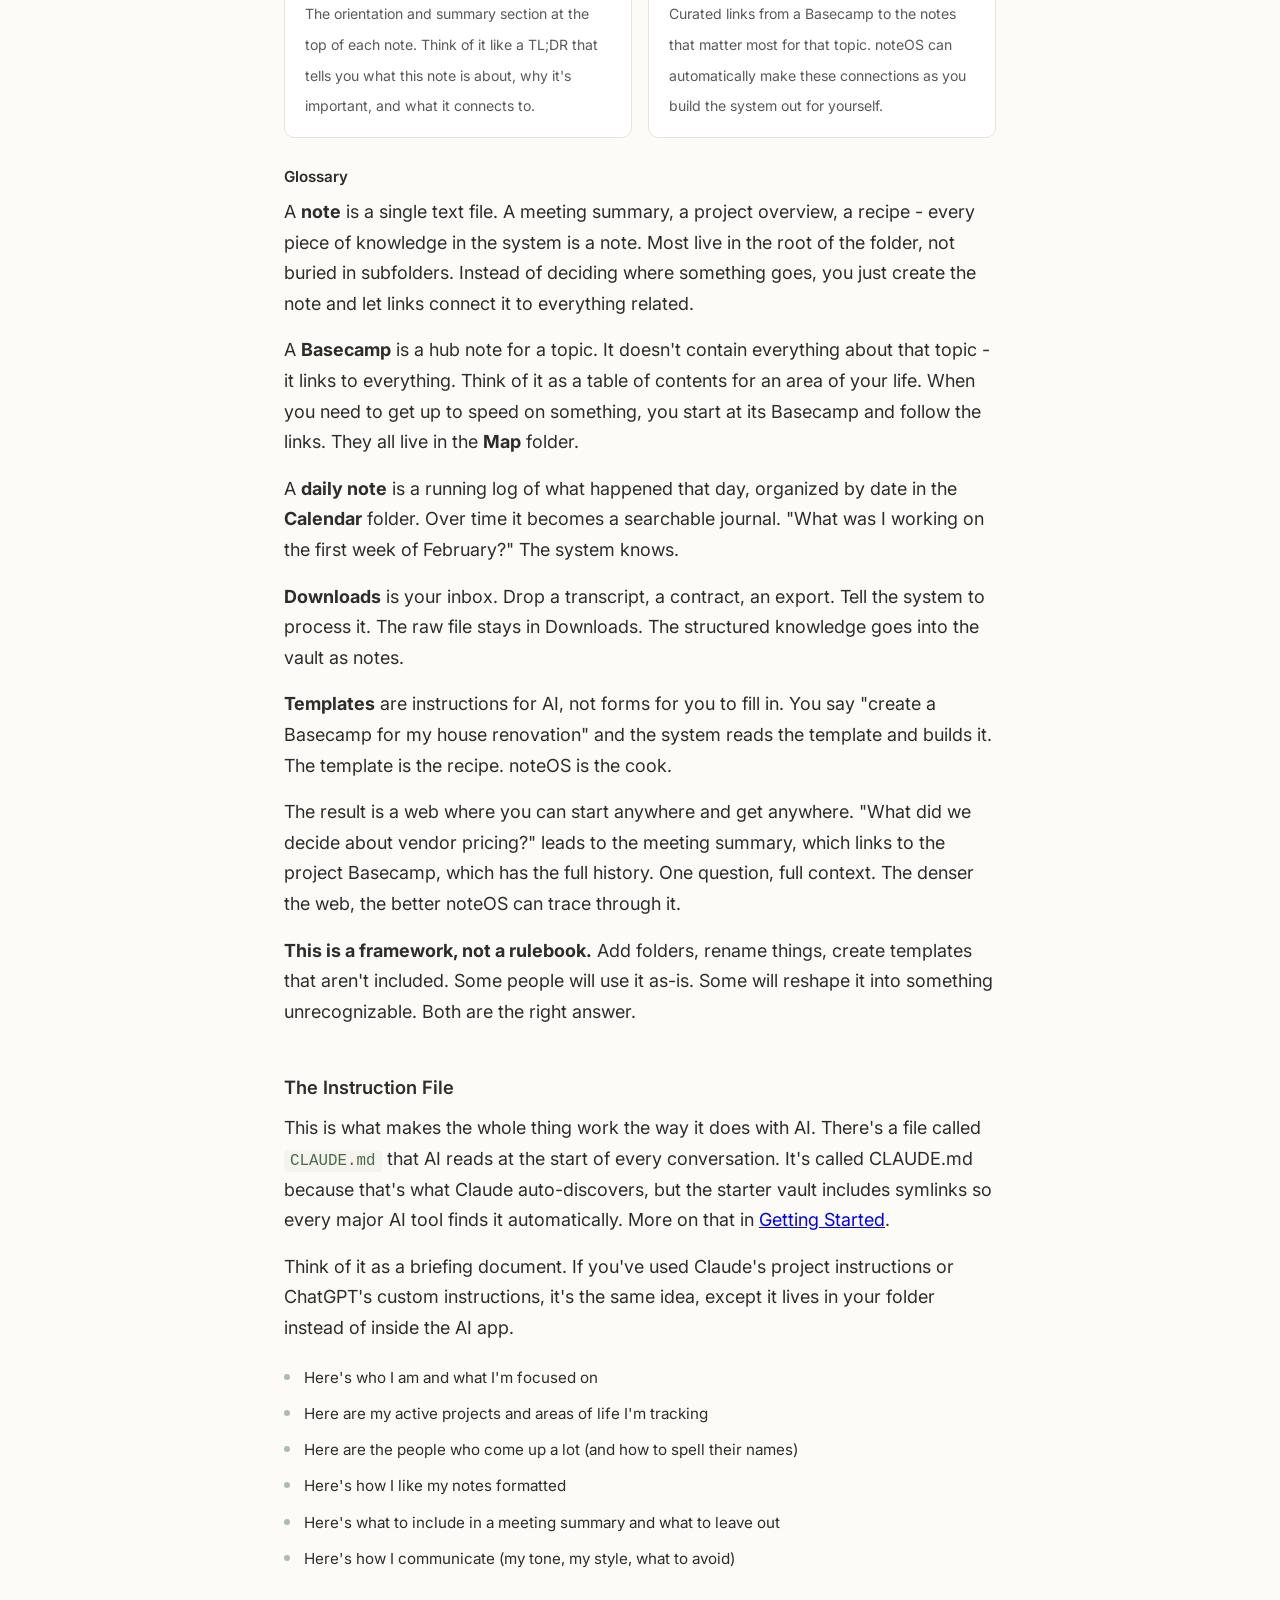
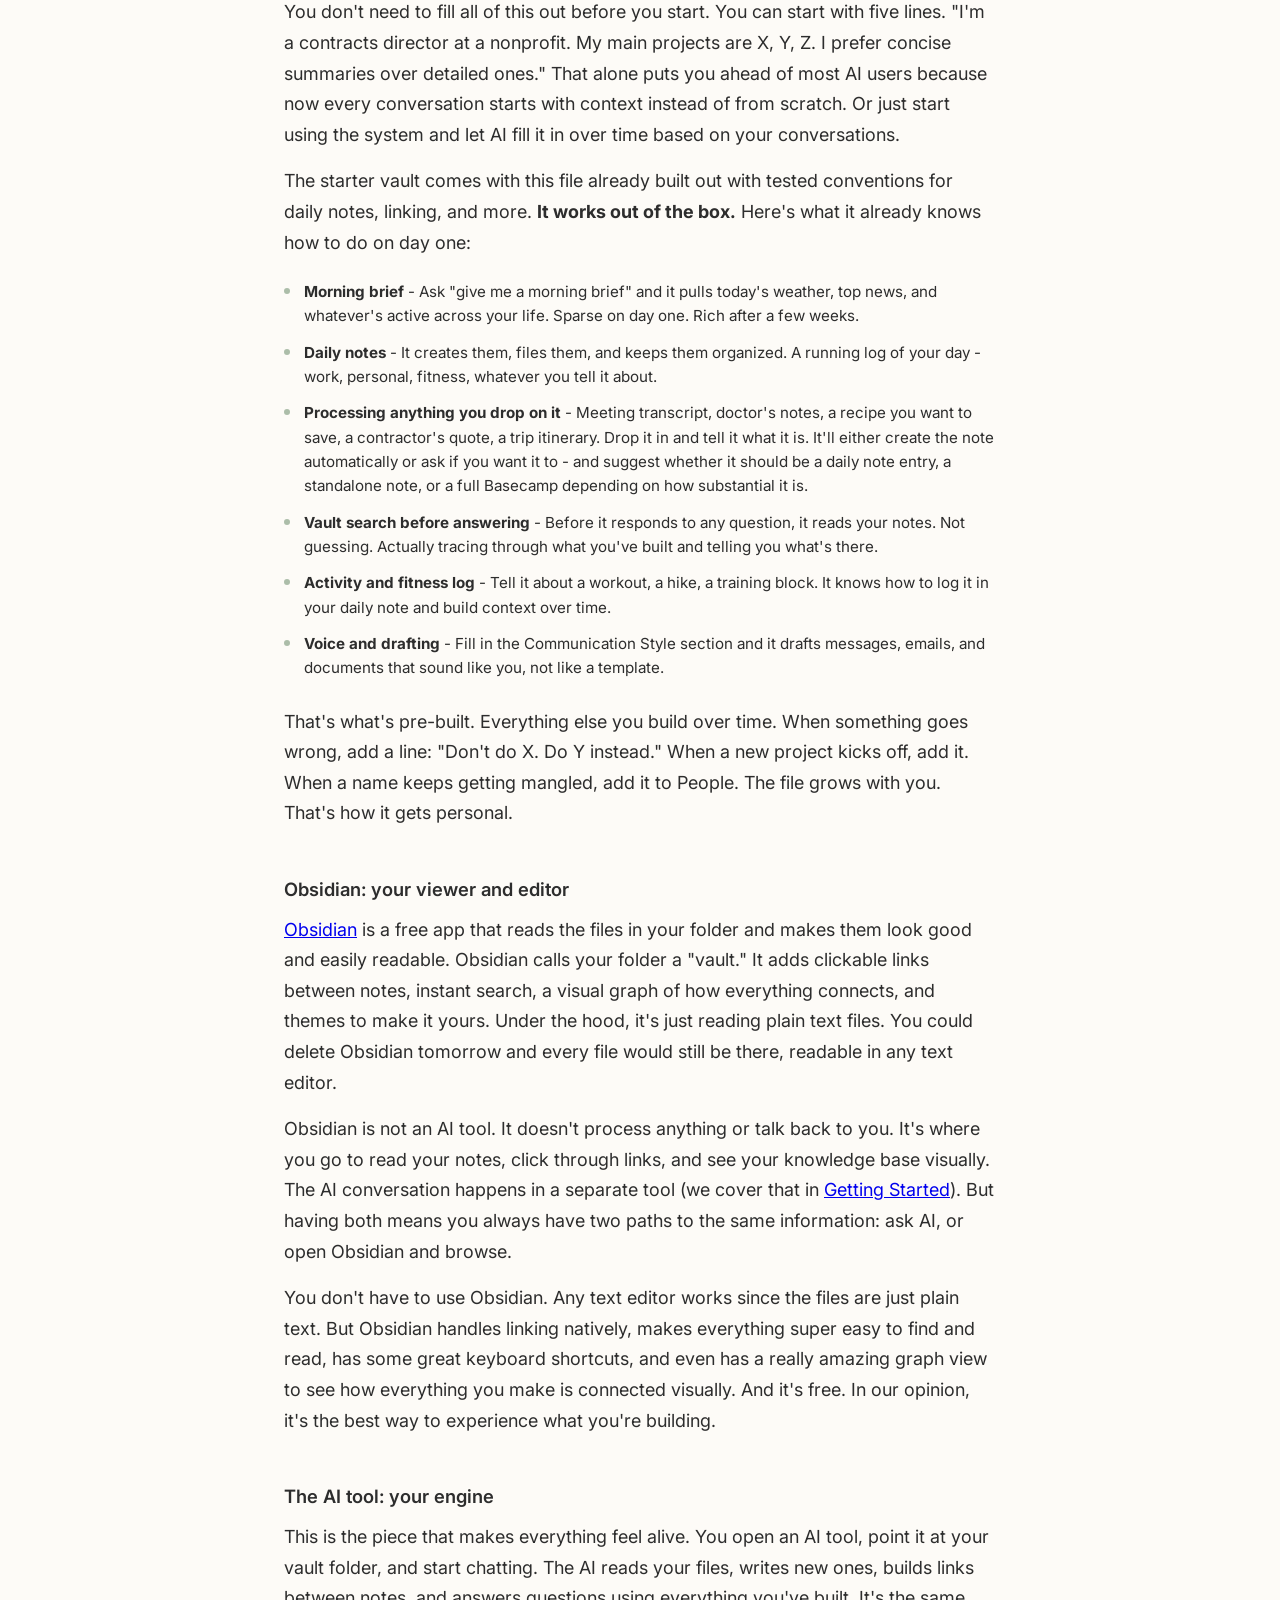
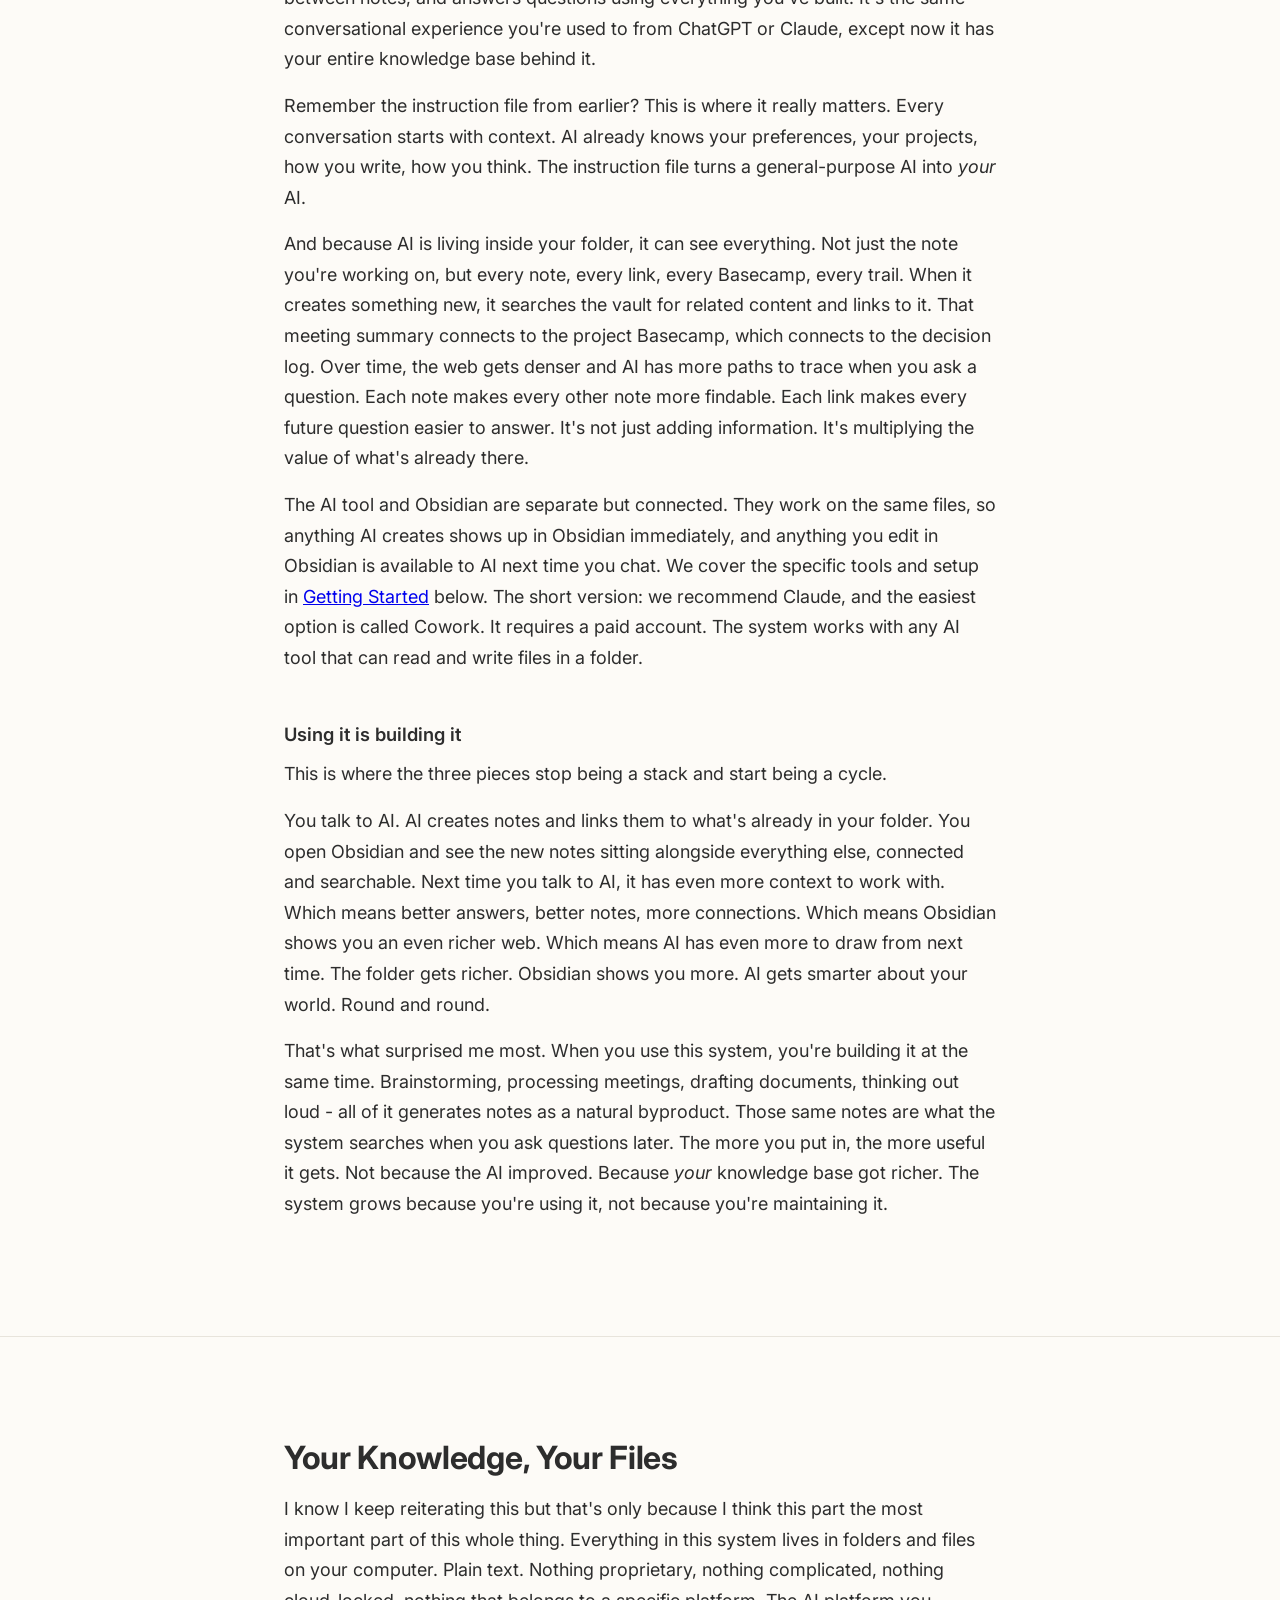
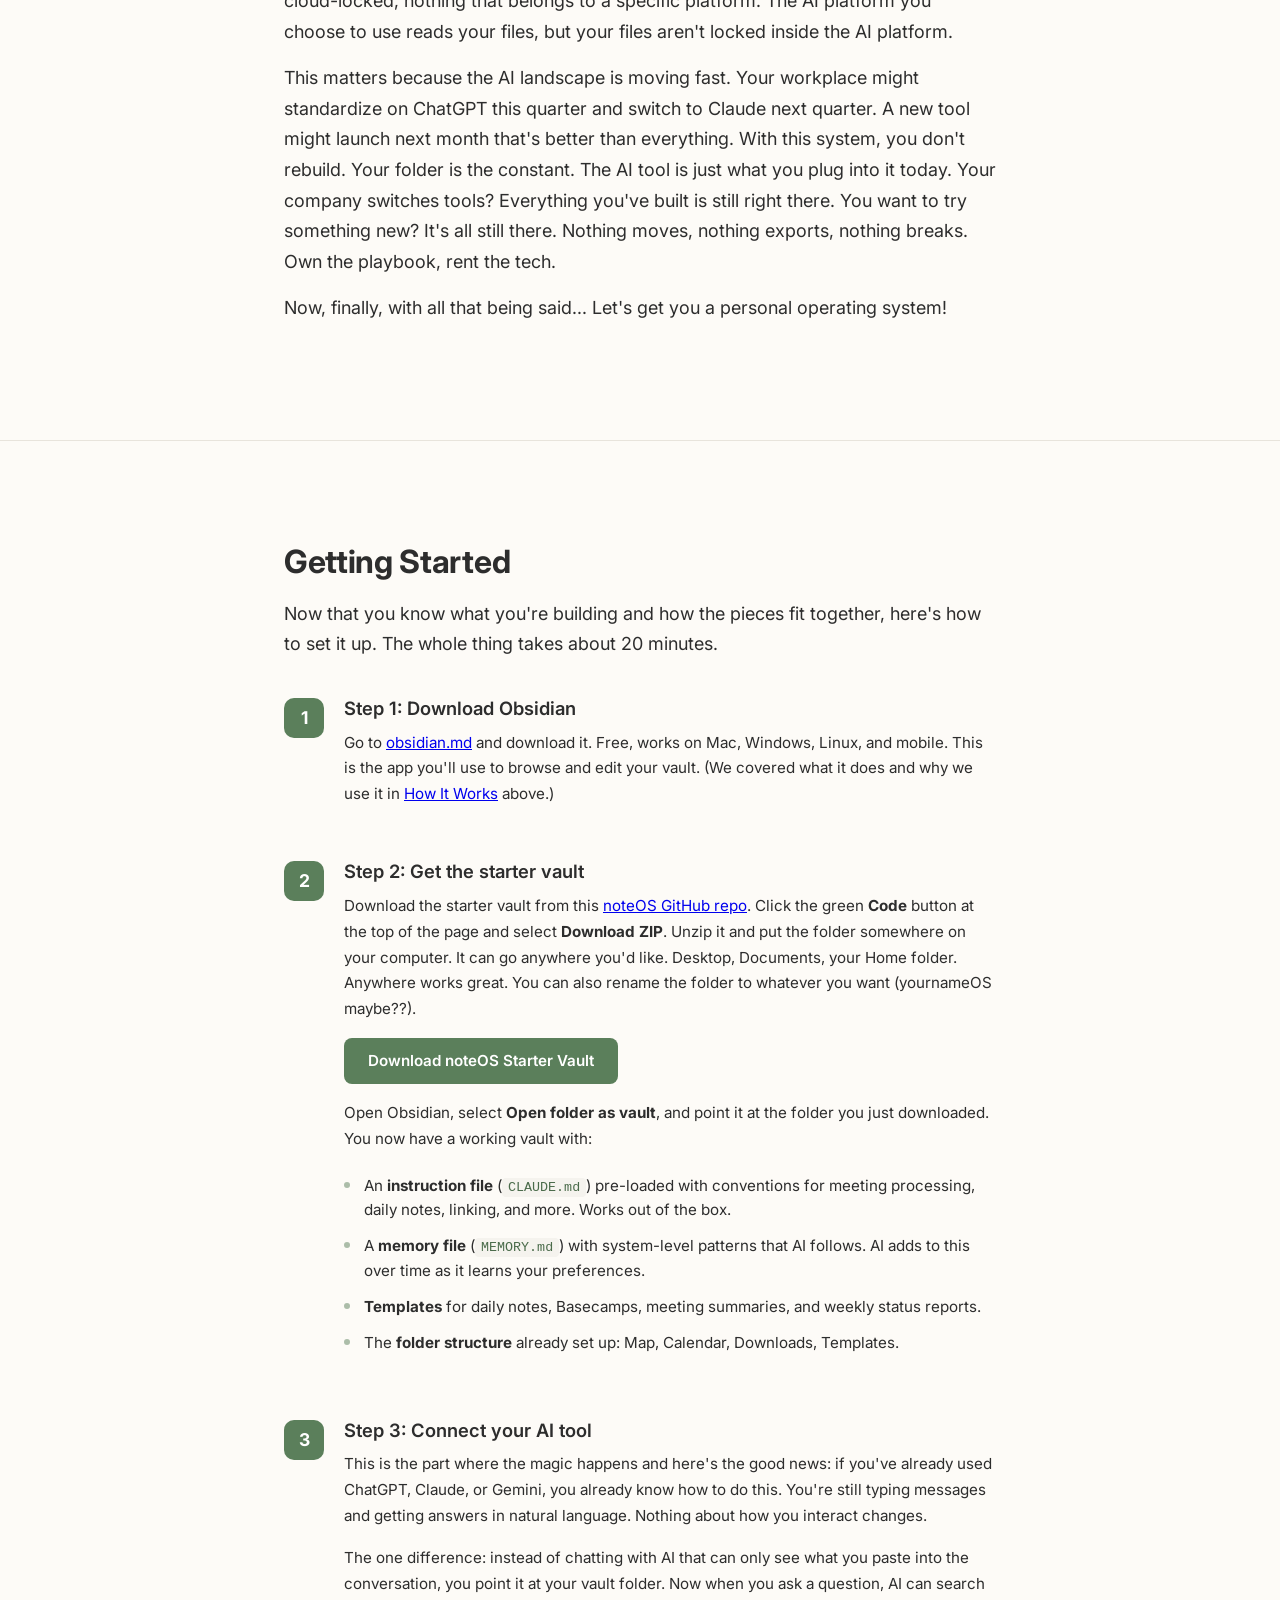
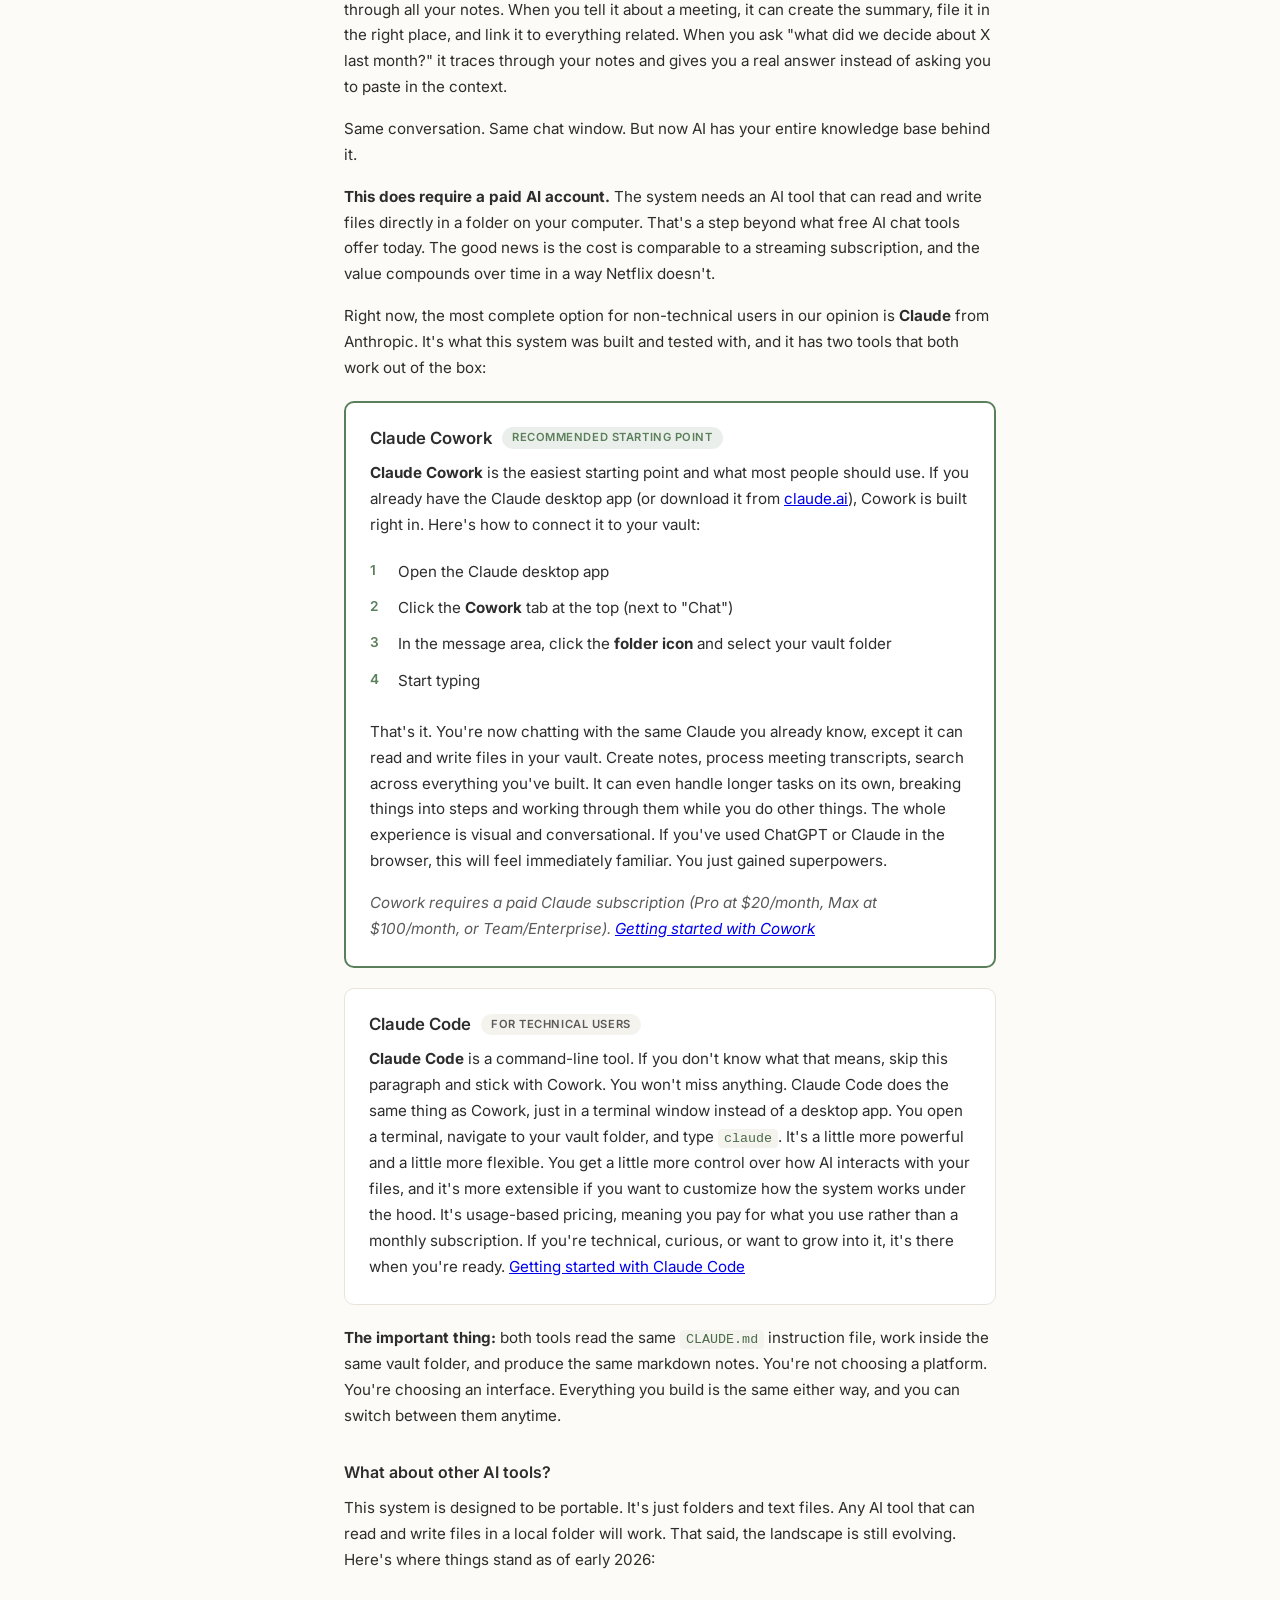
==== commit a8a3cba9: "Update landing page: add pickup-work skill (18 skills) Co-Authored-By: Claude Opus 4.6 (1M context) " ====
--- a/index.html
+++ b/index.html
@@ -24,7 +24,6 @@
         <div class="toc-body">
             <div class="toc-title">Contents</div>
             <a href="#hero" class="toc-link active">Home</a>
-            <a href="#whats-new" class="toc-link">What's New</a>
             <a href="#imagine" class="toc-link">Imagine a World...</a>
             <a href="#what" class="toc-link">What This Actually Is</a>
             <a href="#what-changes" class="toc-link">Things You Won't Have to Do Anymore</a>
@@ -330,20 +329,6 @@
         </div>
     </section>
 
-    <!-- What's New -->
-    <section id="whats-new">
-        <div class="container">
-            <h2>What's New</h2>
-            <div class="release-note">
-                <div class="release-header">
-                    <span class="release-date">April 2026</span>
-                    <span class="release-title">Skills System</span>
-                </div>
-                <p>The vault now ships with a <code>skills/</code> folder containing 11 on-demand workflow guides. Meeting processing, deep analysis, drafting in your voice, weekly reports, and more. Each one is a markdown file that walks AI through a proven workflow step by step. They load when relevant and stay out of the way when they're not. The instruction file has been trimmed to take advantage of this. Conventions that apply to every conversation stay inline. Multi-step workflows moved to skills, which keeps things lighter and gives AI more room to work with your actual content. <a href="#skills">Read more below.</a></p>
-            </div>
-        </div>
-    </section>
-
     <!-- Imagine a World... -->
     <section id="imagine">
         <div class="container">
@@ -351,6 +336,7 @@
             <p>...where you had a personal Wikipedia for your life. Work, side projects, health, finances, travel, adventures, recipes. All of it connected, searchable, and growing every day. Fully interactive and conversational. You ask it questions and it answers with the full weight of everything you've ever put into it. If you can make a folder on your computer and type a message to AI, you're already there.</p>
             <p>That's noteOS.</p>
             <p><strong>It remembers what you don't.</strong> You had a conversation with your doctor three months ago. Or a contractor gave you a quote. Or you made a decision in a meeting and can't remember the reasoning. Instead of digging through emails or hoping you wrote it down somewhere, you ask. The system traces through your notes and gives you the answer with full context. Not because you organized everything perfectly. Because the system did.</p>
+            <p><strong>You pick up right where you left off.</strong> You close your laptop Friday afternoon in the middle of a complex project. Or halfway through planning a trip. Or after a long conversation about a decision you're weighing. Monday morning you open a new chat, pick up where you left off, and you're back in it. What you were working on, where you stopped, what's still open. No re-explaining. No scrolling through old chats trying to reconstruct what happened.</p>
             <p><strong>Things start connecting themselves.</strong> You're planning a ski trip to the Alps and you're reminded of a hotel your friend raved about two years ago in a completely different conversation. You're experimenting with a new recipe and it connects back to a cooking class you took on vacation. Your life is full of these threads. The system finds them for you.</p>
             <p><strong>It builds itself while you use it.</strong> I thought I'd spend hours setting up folders and organizing notes. I didn't. I just type. I tell it what happened in a meeting, what I'm thinking about, what I need to remember. It creates the notes, links them to everything related, and the structure emerges on its own. Everything connects through links and references, like Wikipedia. You find things by following connections, not by remembering which folder you put something in.</p>
             <p>The whole thing runs on plain text files and a free app. No code. No databases. You don't need to be technical. The system does the heavy lifting.</p>
@@ -362,8 +348,17 @@
         <div class="container">
             <h2>What This Actually Is</h2>
             <p>You're probably already using AI. ChatGPT, Claude, Gemini, whatever. Maybe you've had it help draft an email, summarize a meeting, do some research. Maybe you've even set up custom instructions or used the memory features.</p>
-            <p>But there's a ceiling. And if you've used these various AI chatbots enough, you've hit your head on it. Carrying on a conversation in one chat, then moving to another session and bringing something up expecting it to just know. But it acts like it doesn't have the slightest clue. Or constantly having to give it background info on something for the umpteenth time.</p>
-            <p>That's where this idea of a personal operating system comes in. Your own Wikipedia that you're both the editor and reader of, with AI as the engine that helps you build and search through it all. Your projects, your ideas, your info, your plans, your decisions, your preferences, your life. All in files you control on your computer. Plain text. Nothing proprietary. It gets more useful the more you put into it. That's noteOS.</p>
+            <p>But there's a ceiling. And if you've used these tools enough, you've hit your head on it. Every conversation seems to start from scratch. You re-explain your projects, your thoughts on something, the background, your preferences. You tell it things you've told it before. You double-check its answers because you know it's filling gaps with confident guesses. It's like working with a brilliant intern. Smart, fast, capable. But every morning they show up having forgotten everything from yesterday. So you manage them. You re-explain context. You verify their work. You get useful output, but it takes effort to get there every time.</p>
+            <p>That's where this idea of a personal operating system comes in. What if instead of managing an intern, you were working with a partner who already knew your projects, your history, and your preferences? Who you could trust to check their own work against real context? Who got sharper the more you worked together, not because the AI got smarter, but because the system around it got richer? That's noteOS.</p>
+
+            <h3 class="subsection-title" id="how-session-continuity-actually-works">How session continuity actually works</h3>
+            <p>Two commands. <code>/remember</code> is the save. <code>/pickup</code> is the load.</p>
+            <p>You're in a session and you've covered a lot of ground. Decisions made, new information surfaced, things still open. You type <code>/remember</code>. AI assesses everything substantive from the conversation, figures out where each piece goes. Daily note, project notes, your cross-session context file, your chat log. You don't have to explain what to save or where. It reads the conversation, reads the vault, and connects the dots. It also nudges you when it notices a natural breakpoint. After a big decision, after processing a meeting, after any substantial block of work. Use it whenever it feels right. Mid-session, end of session, multiple times in a long conversation. Think of it like hitting save.</p>
+            <p>There's a practical reason this matters beyond convenience. AI tools have a context window. The longer a conversation goes, the more likely things get missed, repeated, or slightly off. Starting fresh conversations regularly is genuinely better practice. But only if you have a way to carry the important stuff forward. That's what remember does. You get the benefits of a clean slate without the cost of lost context.</p>
+            <p>Next session. You type <code>/pickup</code>. AI reads what was saved, traces the links to the relevant notes, and gives you a concise briefing. Where you left off. What's active. What's waiting on someone else. What needs attention. Then it asks where you want to pick up from. You pick one and you're back in it.</p>
+            <p>Here's what's actually happening. When you run <code>/remember</code>, AI writes to your vault. Meeting notes and updates go to your daily note. Status changes go to project notes. A context file tracks what's active, what's blocked, and what's next. A chat log records what was discussed and what got saved. Everything gets linked together. When you run <code>/pickup</code>, AI reads that context file, follows the links, and reconstructs where you are. It's not magic. It's just well-organized text files that AI knows how to read and write.</p>
+            <p>noteOS is already set up to persist things proactively as you work. Auto-logging routine items, nudging you when something substantive comes up that should be captured. But <code>/remember</code> is you taking control. It's the manual save that makes sure nothing gets missed. The system tries to catch things on its own. Remember guarantees it.</p>
+            <p>That's the loop. Save when you've done meaningful work. Load when you're back. The more you use it, the more natural it gets.</p>
         </div>
     </section>
 
@@ -419,7 +414,7 @@
                     </div>
                     <div class="changes-after">
                         <div class="changes-label">&nbsp;</div>
-                        <div class="changes-text">Notes link to other notes by design. AI searches your vault before answering and connects new content to what's already there. The denser the web, the better it navigates. You build that density just by using it.</div>
+                        <div class="changes-text"><code>/remember</code> saves where you are. <code>/pickup</code> gets you back. Your notes link to each other, AI searches across them, and the context compounds over time. New sessions start informed, not blank.</div>
                     </div>
                 </div>
 
@@ -678,8 +673,10 @@
     <section id="start-using">
         <div class="container">
             <h2>Start Using It</h2>
-            <p>Just start typing. That's genuinely it. You don't need to set up folders or figure out an organizational scheme. Just chat with AI the way you normally would, but now it's building your knowledge base as you go.</p>
-            <p>Here are some things you can try right out of the gate:</p>
+            <p>Just start typing. That's genuinely it. Say hello, ask a question, tell it what you're working on. Anything.</p>
+            <p><strong>Your first session is special.</strong> The system detects that it's a fresh vault and kicks off a short onboarding conversation. It'll ask you a few questions. Who you are, what you're working on, how you like to communicate. As you answer, it builds out your vault in real time. Your personal profile, your instruction file, your first daily note. By the end of 5-7 questions, the system knows who you are and you have a personal Basecamp you can go browse. Every session after that starts with that context already loaded.</p>
+            <p>If you'd rather skip the onboarding and just start using it, just say so. You can always run <code>/onboarding</code> later to set up your profile.</p>
+            <p>After onboarding, here are some things you can try:</p>
             <ul class="clean-list">
                 <li><strong>"Give me a morning brief."</strong> Works on day one. Pulls today's weather, top headlines, and whatever's active in your vault. Sparse at first. After a few weeks it knows your open TODOs, your active projects, what happened yesterday. It grows with your vault.</li>
                 <li><strong>"Create a daily note for today. Here's what I worked on..."</strong> and give it a few bullets about your day.</li>
@@ -752,22 +749,44 @@
             </ul>
 
             <h3 class="subsection-title">Skills: teaching AI how you work</h3>
-            <p>Here's something I noticed after a few months. I'd process a meeting transcript and AI would nail it. Speaker identification, TODO extraction, vault linking, the whole thing. Then a week later I'd process another one in a new session and it would miss half the steps. Not because it forgot. Because the instruction file had a condensed version and the new session interpreted it differently.</p>
-            <p>The fix was obvious once I saw it. Take the full workflow and put it in its own file. Not in the instruction file that loads every conversation. In a separate file that only loads when you're actually doing that specific thing. That's what skills are.</p>
-            <p>The starter vault has a <code>skills/</code> folder with a bunch of these already built. Meeting processing, morning briefs, weekly status reports, deep analysis, drafting in your voice, and more. Each one walks AI through a proven workflow step by step. Consistent results, every session.</p>
-            <p>If you're using <strong>Claude Code</strong>, skills just work. It discovers them automatically when the task matches. One setup command and you're done. If you're using <strong>anything else</strong>, just tell your AI "read <code>skills/meeting-processing/SKILL.md</code> and follow it." They're just files. Any tool can read a file.</p>
-            <p>And the instruction file still works on its own. Every workflow section has a quick version inline. If your AI tool doesn't load skills, it still gets enough to do a decent job. The skill is the full playbook. The instruction file is the cheat sheet.</p>
-            <p>As you develop workflows that click, capture them. Create a folder in <code>skills/</code>, write a <code>SKILL.md</code> that describes what you do and how. AI learns the process once and follows it every time. The skills you build become part of your system. They travel with your vault. They work with whatever AI tool you're using.</p>
+            <p>Here's the problem skills solve. You process a meeting transcript and AI nails it. Speaker identification, TODO extraction, vault linking. Perfect. Then a week later you process another one in a new session and it misses half the steps. Not because it forgot. Because the instruction file had a condensed version and the new session interpreted it differently.</p>
+            <p>The fix was obvious once I saw it. Take the full workflow and put it in its own file. Not in the instruction file that loads every conversation. In a separate file that only loads when you're actually doing that specific thing. That's what skills are. Markdown files that walk AI through a proven workflow step by step. Consistent results, every session.</p>
+            <p>The instruction file tells AI who you are. Skills tell AI how to do specific things for you. The instruction file is always loaded. Skills load on demand. That's what makes the whole system scale. Think of the instruction file as briefing a new assistant on your preferences. Skills are the playbook for specific tasks. The assistant doesn't need to memorize every workflow on day one. They just need to know where the playbook is when the task comes up.</p>
+
+            <h3 class="subsection-title">Session continuity</h3>
+            <p>The remember/pickup workflow is covered in detail above. See <a href="#how-session-continuity-actually-works">How session continuity actually works</a>. The skills section here focuses on the other workflows that ship with the vault.</p>
+
+            <h3 class="subsection-title">What skills look like in practice</h3>
+            <p>You drop a meeting transcript in chat. AI loads the meeting processing skill and follows it. Identifies the speakers, presents a mapping for you to confirm, searches the vault for related notes, writes the summary, extracts only the TODOs you're responsible for, and gives you the "so what" layer. Not a summary rehash. The part where it tells you what changed, what connects, and what doesn't add up. Every session. Consistent.</p>
+            <p>You need to make a tough call. The deep analysis skill kicks in. It doesn't list pros and cons. It challenges your assumptions, steelmans the other side, separates what you know from what you're inferring, and makes the tradeoffs explicit. It pushes back when you're rationalizing. It tells you what it doesn't know.</p>
+            <p>You've covered a lot of ground in this session. Type <code>/remember</code>. Everything gets saved, linked, timestamped. Tomorrow, type <code>/pickup</code>. Caught up in 30 seconds.</p>
+
+            <h3 class="subsection-title">18 skills included</h3>
+            <div class="skills-grid" style="display: grid; grid-template-columns: 1fr 1fr; gap: 12px 32px; margin: 24px 0; font-size: 0.95rem;">
+                <div><strong>Onboarding</strong> . First-run experience. Detects a fresh vault, walks you through setup, creates your personal Basecamp</div>
+                <div><strong>Remember</strong> . Type <code>/remember</code> and AI saves what matters, where it matters, with links and timestamps</div>
+                <div><strong>Pickup</strong> . Type <code>/pickup</code> to resume where you left off with a concise briefing</div>
+                <div><strong>Pickup (Work)</strong> . Work-only variant of pickup. Filters to professional threads, pulls repo updates, groups by client</div>
+                <div><strong>Meeting Processing</strong> . Speaker ID, summaries, TODO extraction, vault linking, takeaway analysis</div>
+                <div><strong>Deep Analysis</strong> . Thinking partner that pushes back and stress-tests your assumptions</div>
+                <div><strong>Situation Assessment</strong> . Paste a messy thread, get a clear picture of what's going on</div>
+                <div><strong>Next Steps</strong> . Crystallizes "what now" after any discussion</div>
+                <div><strong>Drafting Voice</strong> . Learns how you write and drafts messages in your voice</div>
+                <div><strong>Morning Brief</strong> . Daily briefing with vault state, weather, and news</div>
+                <div><strong>Weekly Status Report</strong> . Sourcing, structure, and external sharing format</div>
+                <div><strong>Activity Logging</strong> . Fitness and activity tracking to daily notes</div>
+                <div><strong>Session Handoff</strong> . Proactive nudges to save context at natural breakpoints</div>
+                <div><strong>Skill Creation</strong> . Guided intake for building your own skills</div>
+                <div><strong>Ticket Creation</strong> . Scannable dev tickets that people actually read</div>
+                <div><strong>Codebase Investigation</strong> . Systematic debugging with vault context</div>
+                <div><strong>Codebase Team Assessment</strong> . Maps who knows what in a repo</div>
+            </div>
+            <p>If you're using <strong>Claude Code</strong>, skills just work. It discovers them automatically. One setup command and you're done. If you're using <strong>anything else</strong>, just tell your AI "read <code>skills/meeting-processing/SKILL.md</code> and follow it." They're just files. Any tool can read a file.</p>
+            <p>And the instruction file still works on its own. If your AI tool doesn't load skills, it still gets enough to do a decent job. The skill is the full playbook. The instruction file is the cheat sheet.</p>
+            <p>As you develop workflows that click, capture them. The <code>skill-creation</code> skill walks you through the intake. What's the problem? What triggers it? What does good output look like? What are the hard rules? Then it writes the skill. The skills you build become part of your system. They travel with your vault. They work with whatever AI tool you're using.</p>
 
             <h3 class="subsection-title">Building the habit:</h3>
-            <p>The value comes from using it consistently. First couple weeks: focus on daily notes and telling the system to save things worth remembering. When something goes wrong, add a correction to the instruction file. After a few weeks you'll notice topics keep coming up - create Basecamps for those. After a month, your instruction file has real depth, your daily notes form a searchable journal, and connections are surfacing that you wouldn't have made on your own.</p>
-
-            <h3 class="subsection-title">Log your chats:</h3>
-            <p>Here's something that will happen: you'll have a great conversation with AI. You'll figure something out, make a decision, talk through a problem. Then you close the chat window. And ten minutes later you realize none of it made it into the vault. The conversation is gone.</p>
-            <p>The fix is simple. Keep a chat log. It's a single note in your vault that tracks your sessions. Date, what you covered, what got saved, and the stuff that's hardest to reconstruct later. Think of it like saving a document. You don't save after every keystroke, but you develop an instinct for when something has enough weight that you don't want to lose it. Same thing here. When a session feels like it had substance, say "log this chat" and AI captures it.</p>
-            <p>Over time, AI gets better at recognizing those moments too. After you process a batch of meeting transcripts, create a few notes, or work through a tough decision, it'll ask: "Want me to log this session?" It's like autosave catching the things you forget to save manually. But the habit of consciously logging is still worth building. AI catches what slips through. You catch what matters most.</p>
-            <p>The log isn't detailed notes. Those live in the vault as their own notes. The log is a trail of breadcrumbs. "March 12: planned the kitchen renovation, created the contractor comparison note, decided to go with Option B." Enough that if you come back two weeks later and think "when did we figure that out?" you can trace it. Enough that if you closed a session without saving something, you can see what was discussed and recover it.</p>
-            <p>It's a small practice that prevents a real problem. The best knowledge system in the world doesn't help if the knowledge never makes it in.</p>
+            <p>The value comes from using it consistently. First couple weeks: focus on daily notes and telling the system to save things worth remembering. When something goes wrong, add a correction to the instruction file. After a few weeks you'll notice topics keep coming up. Create Basecamps for those. After a month, your instruction file has real depth, your daily notes form a searchable journal, and connections are surfacing that you wouldn't have made on your own.</p>
         </div>
     </section>
 
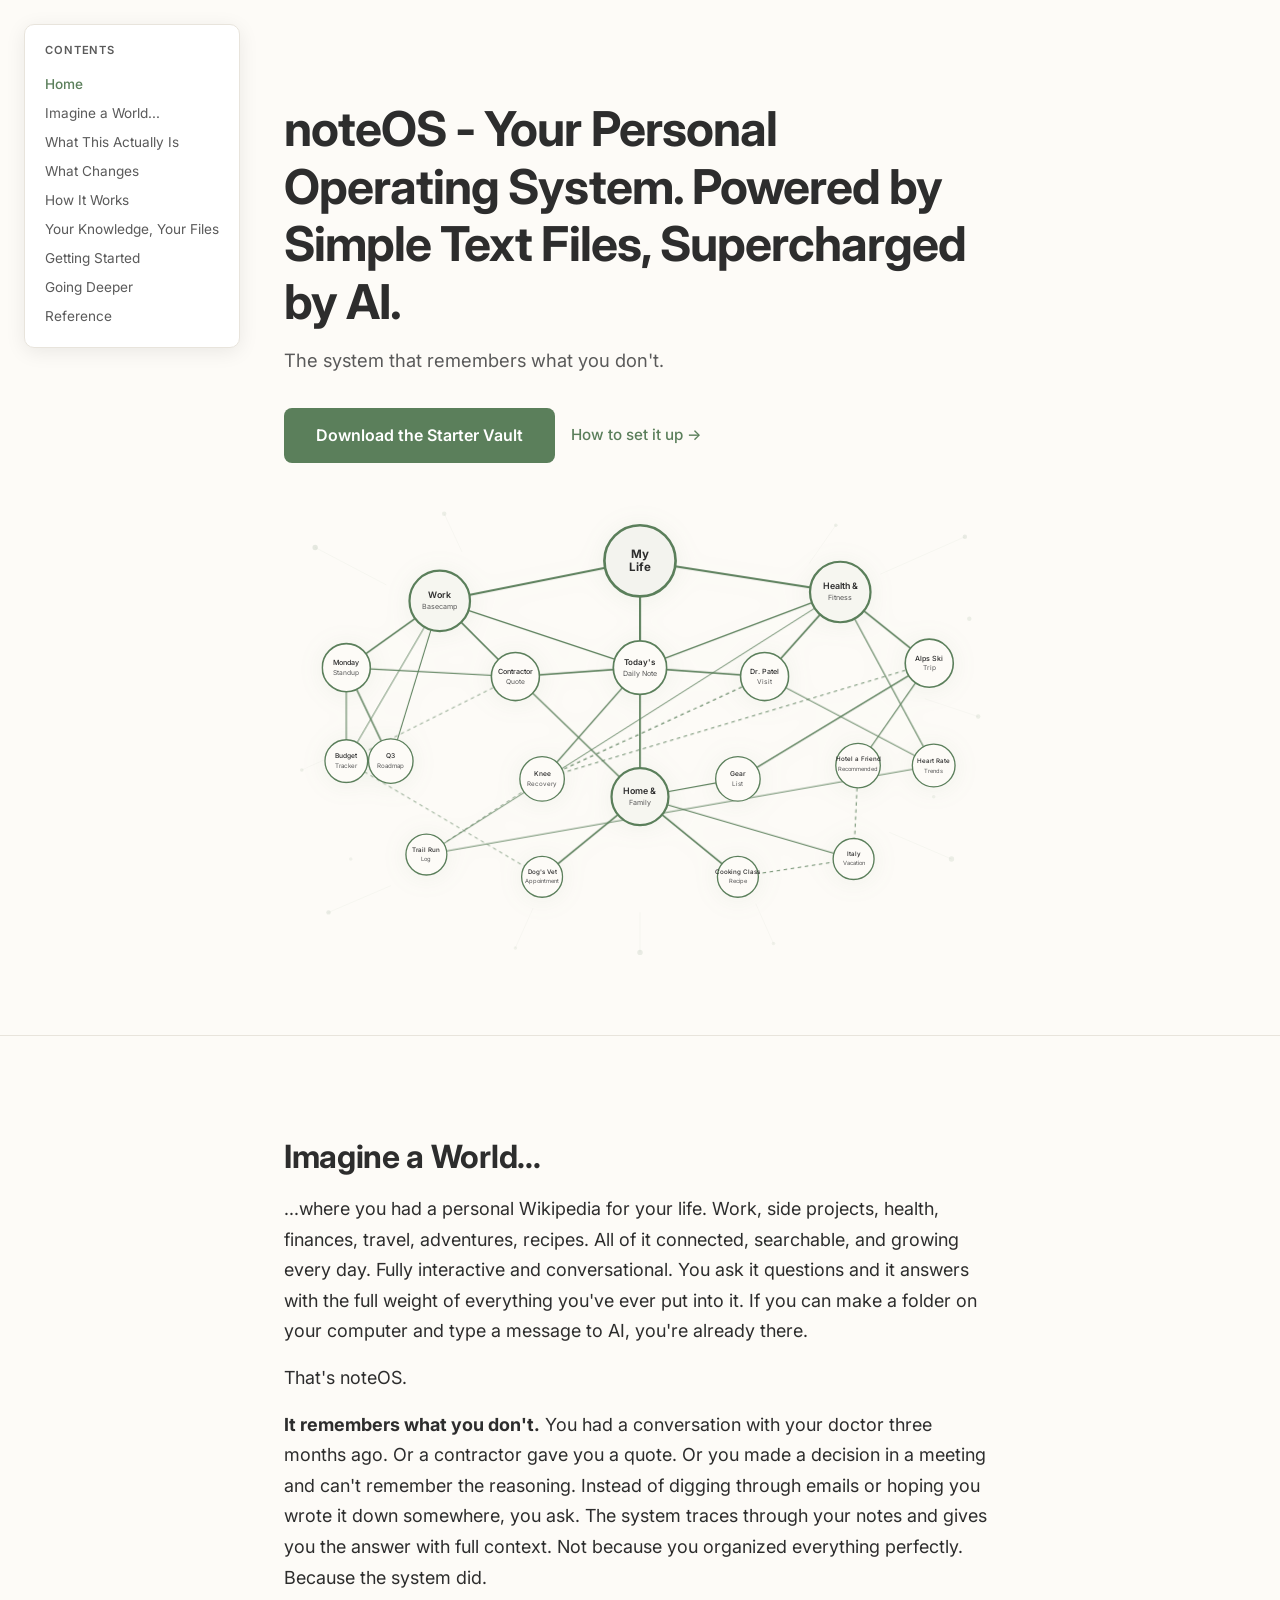
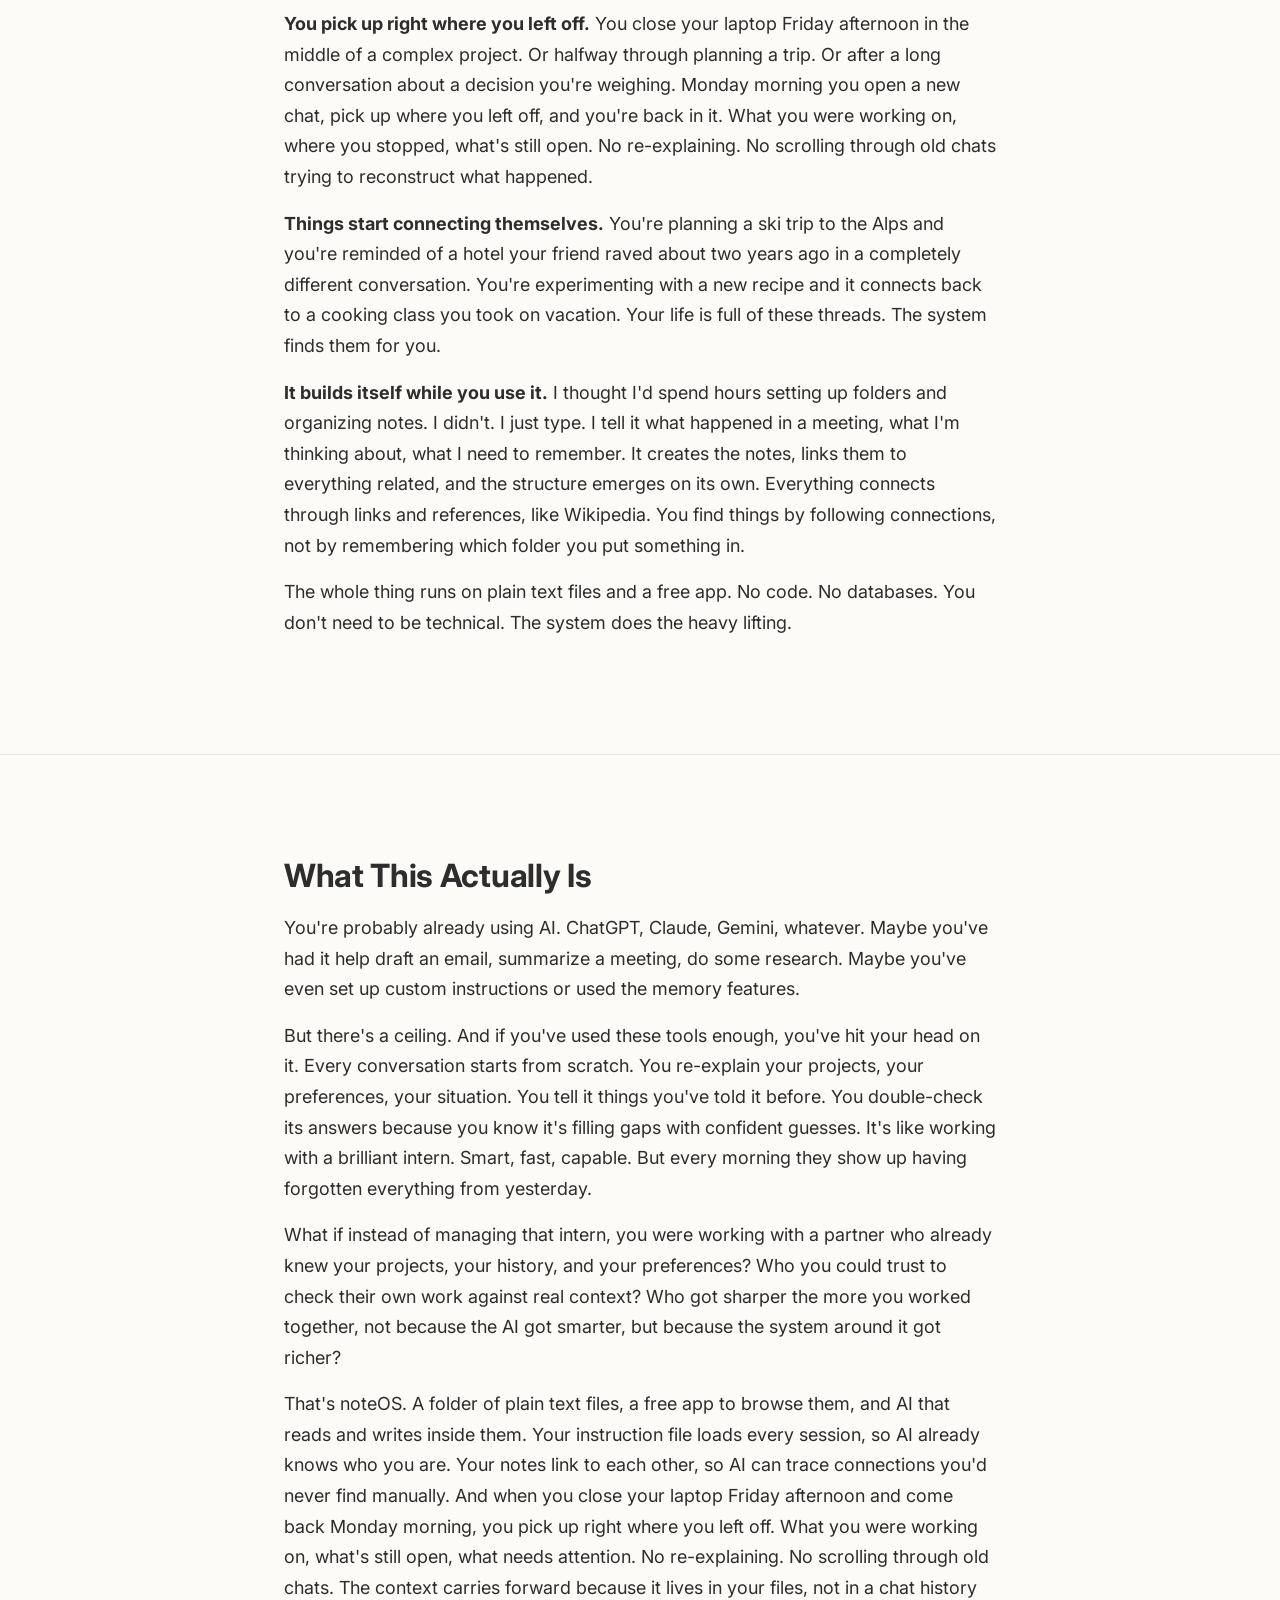
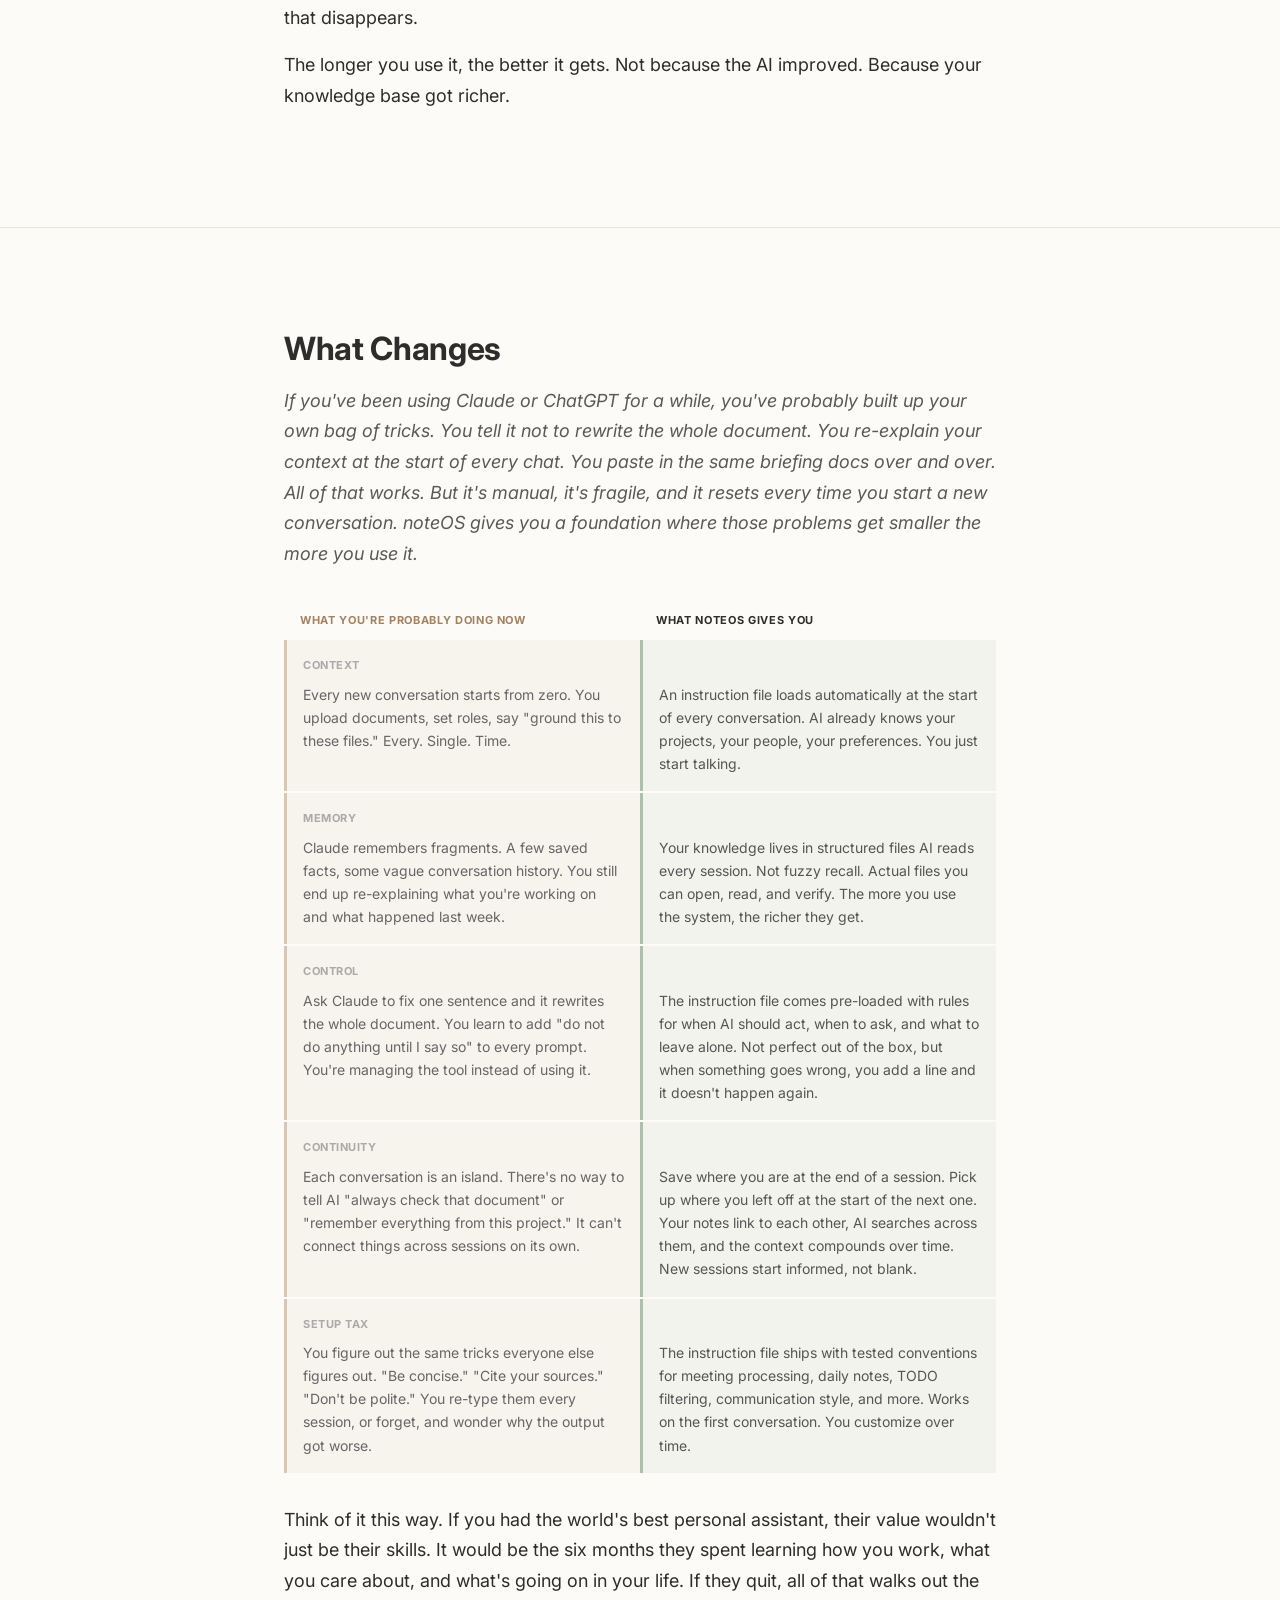
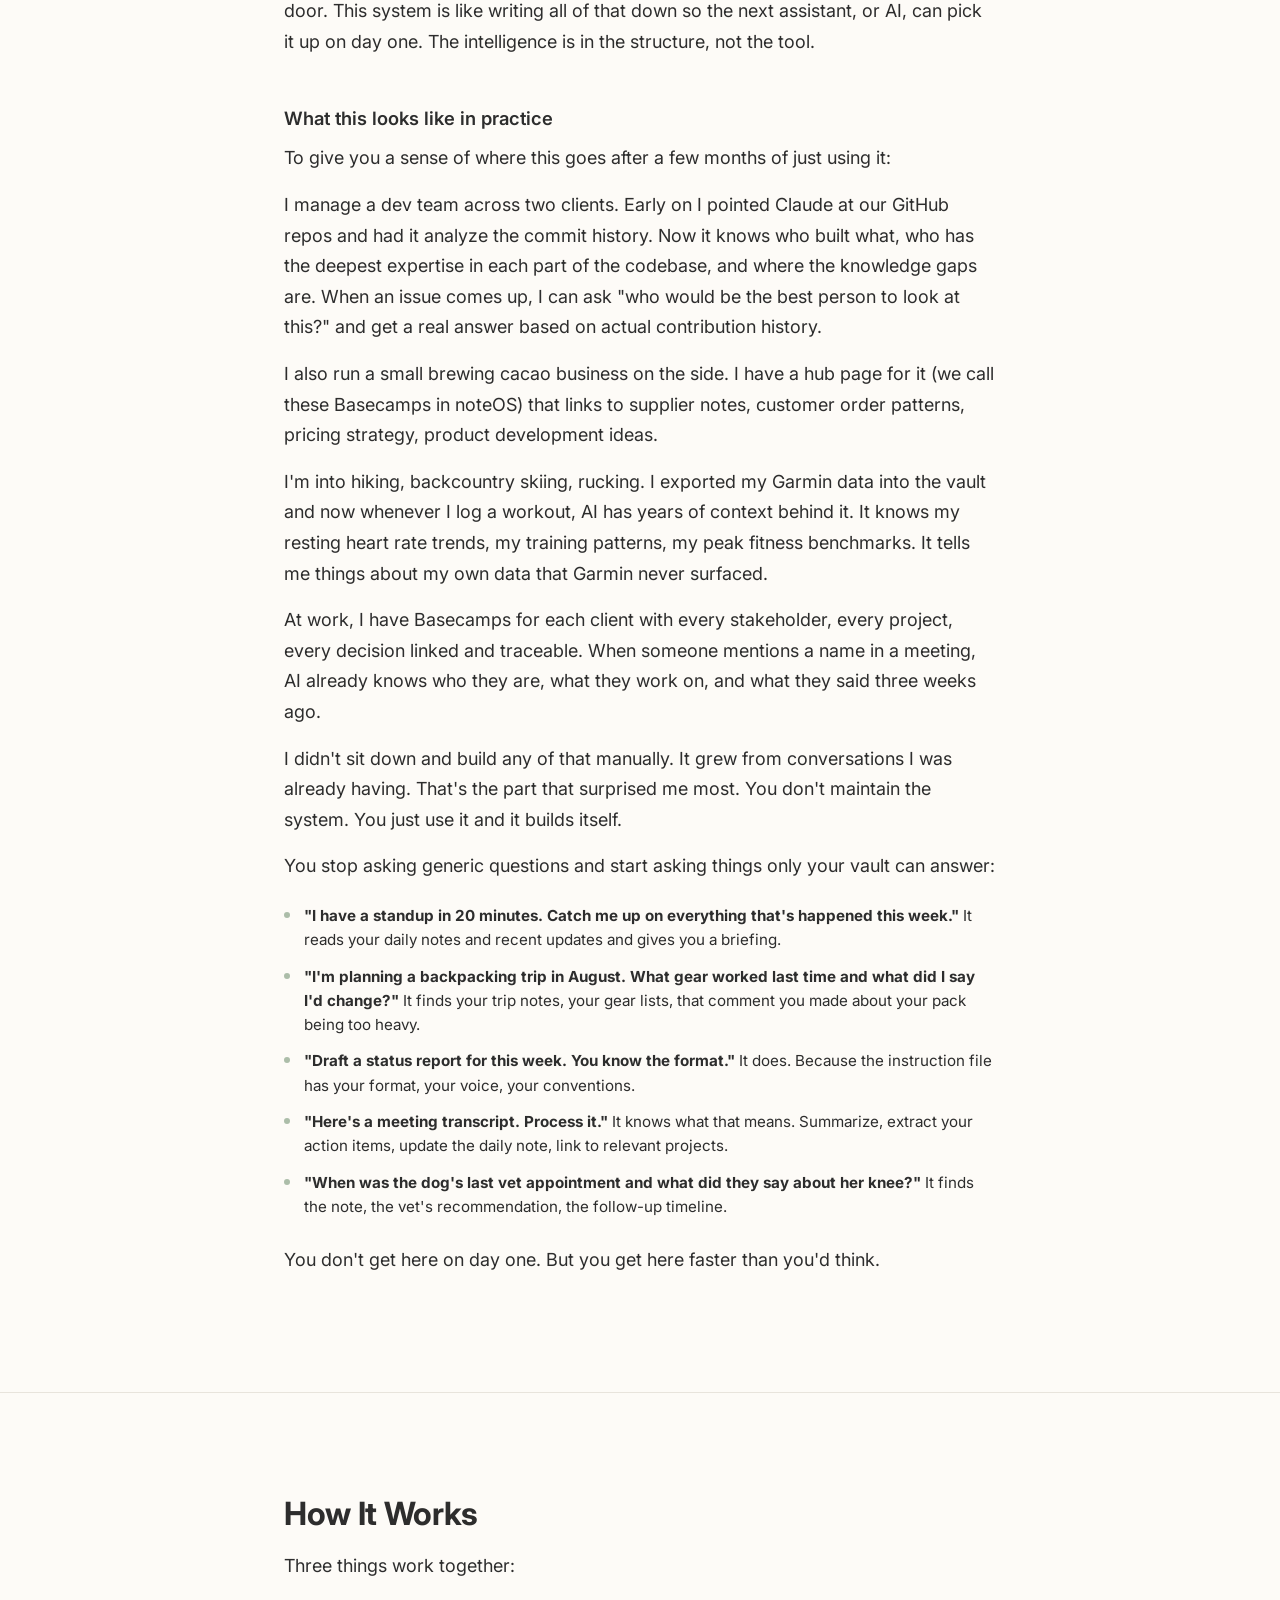
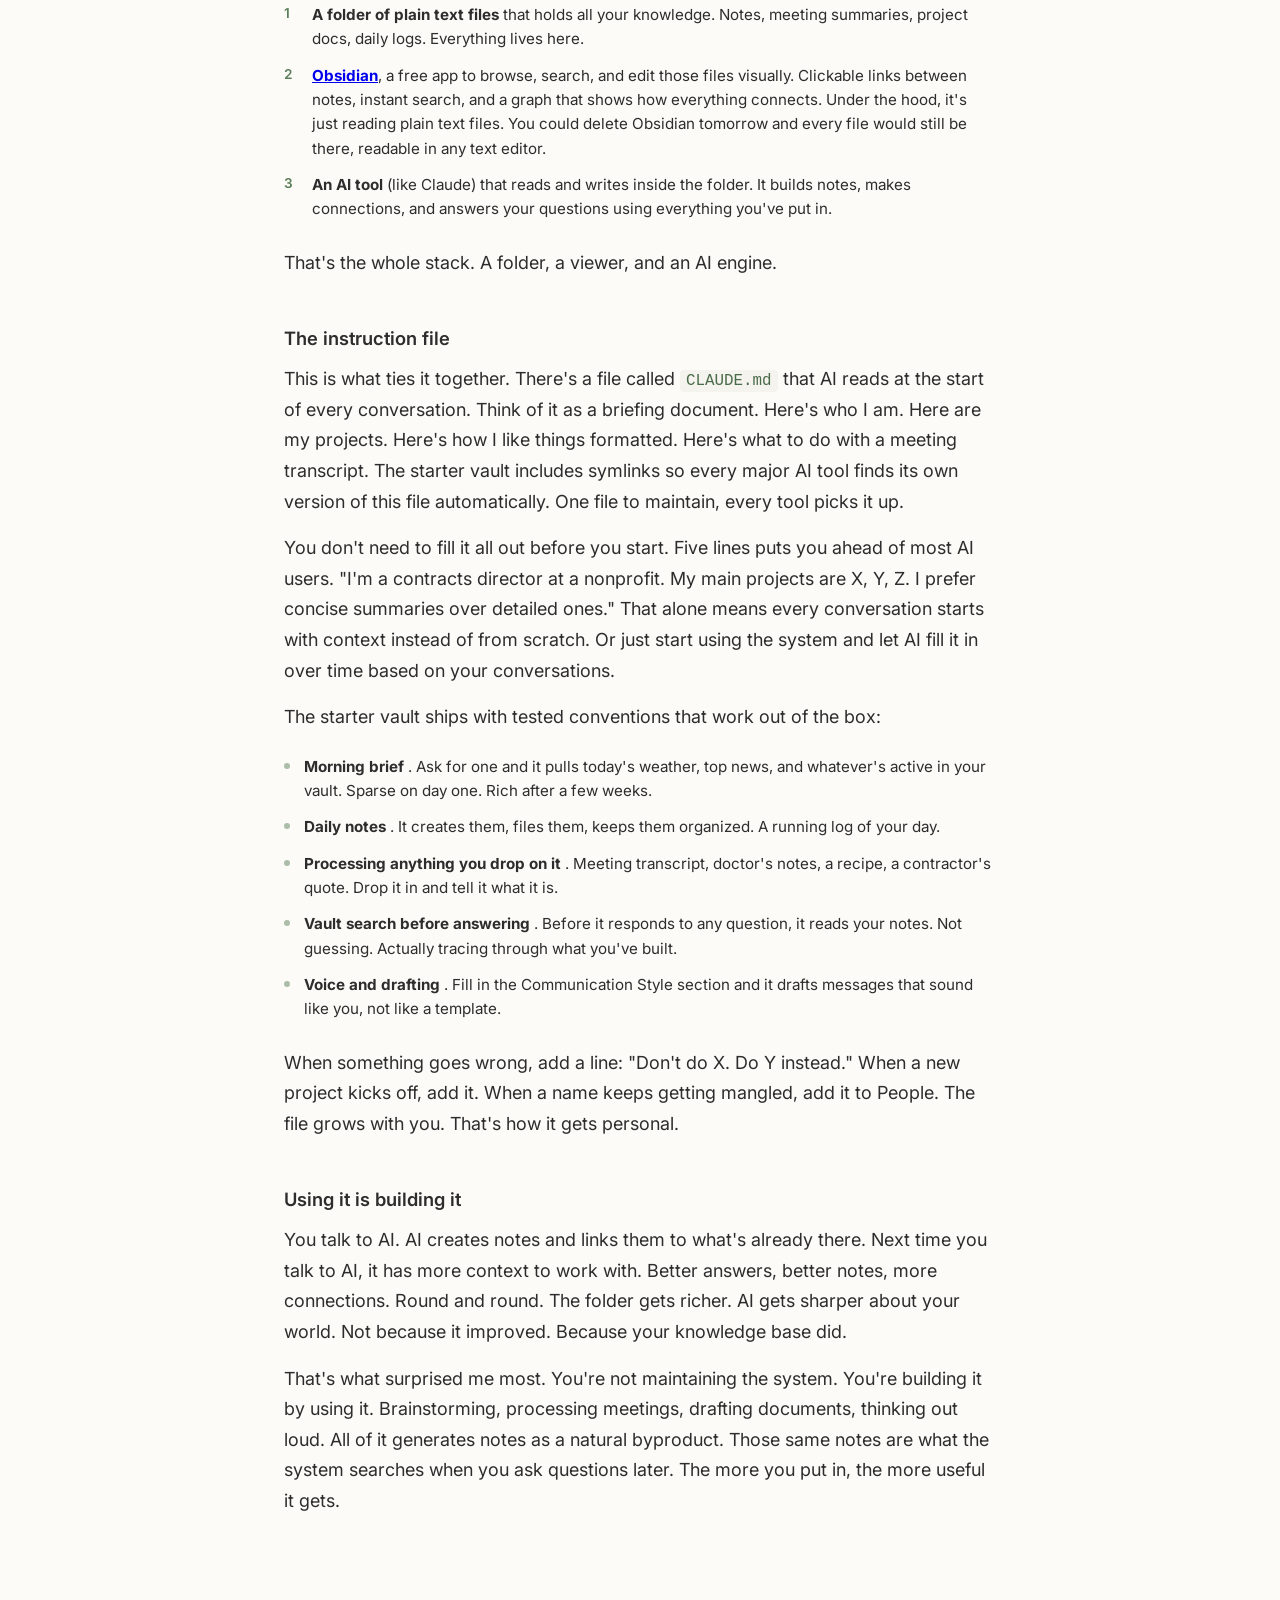
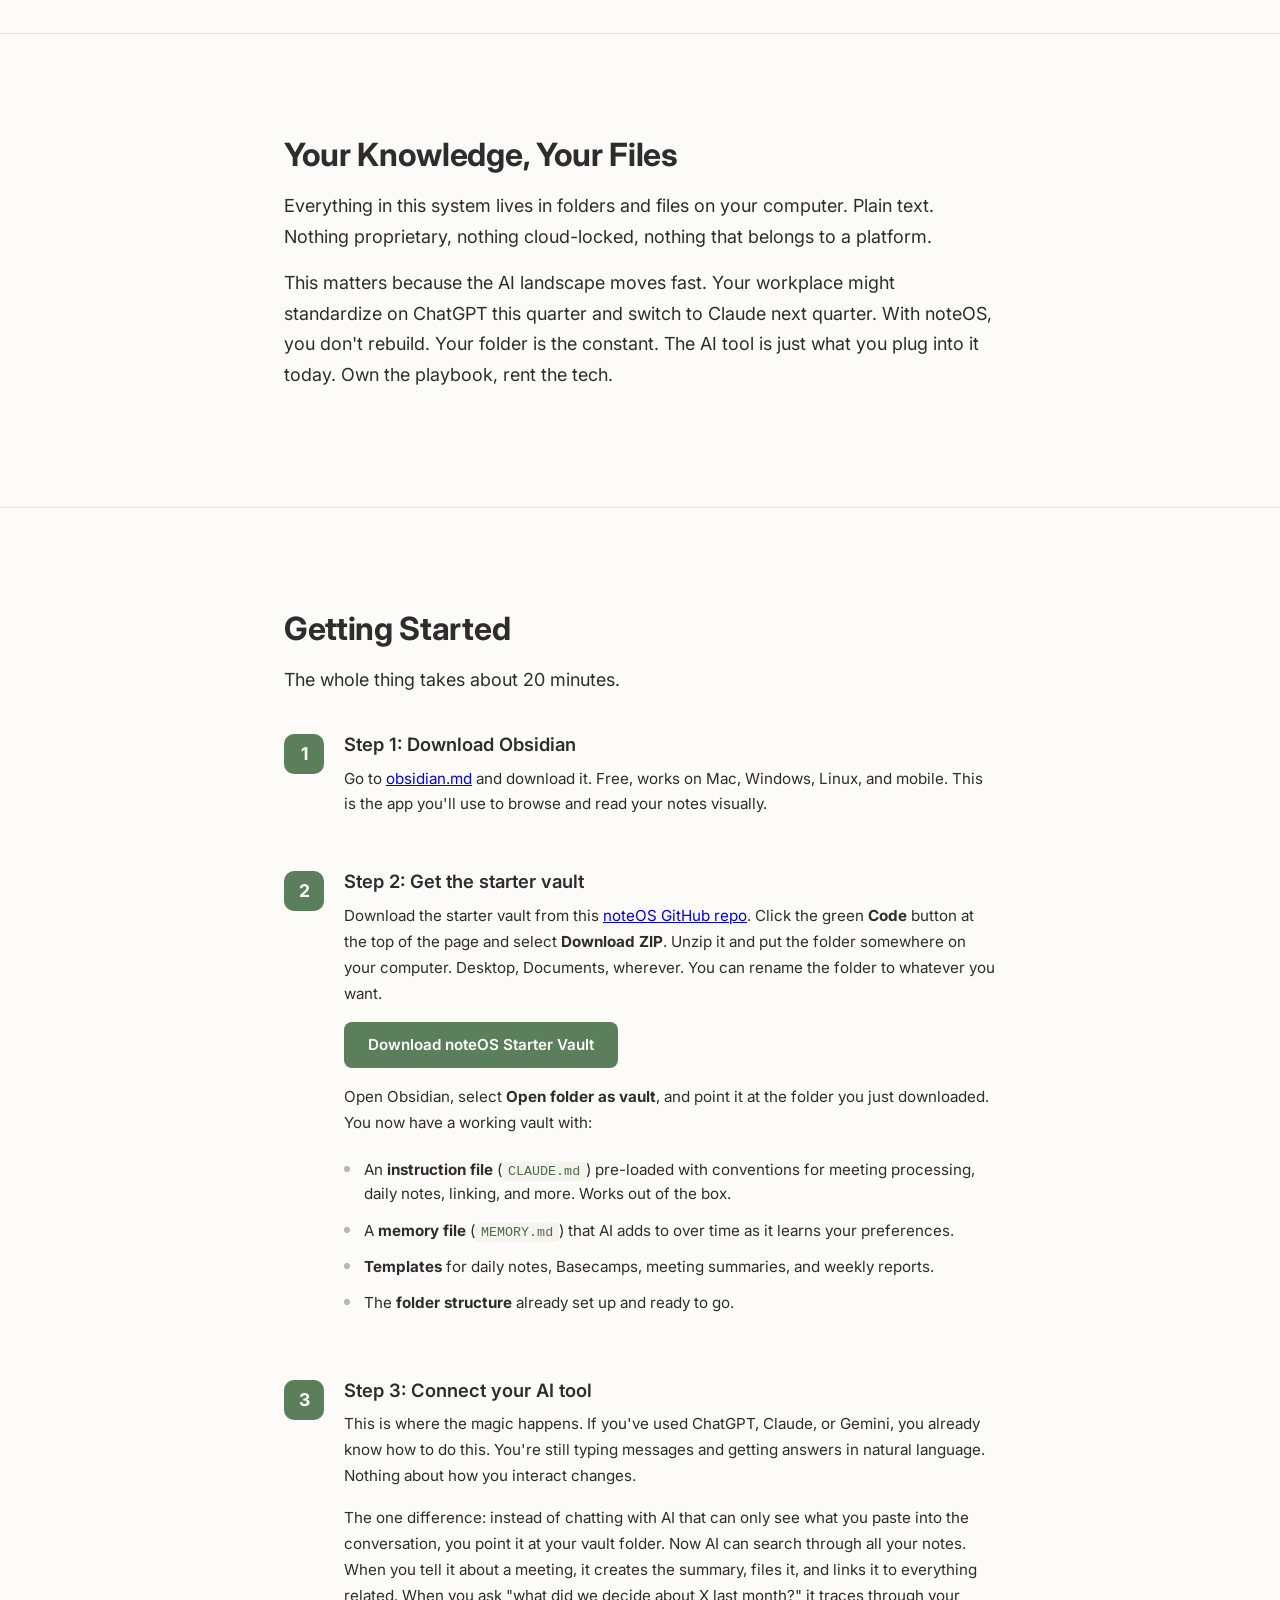
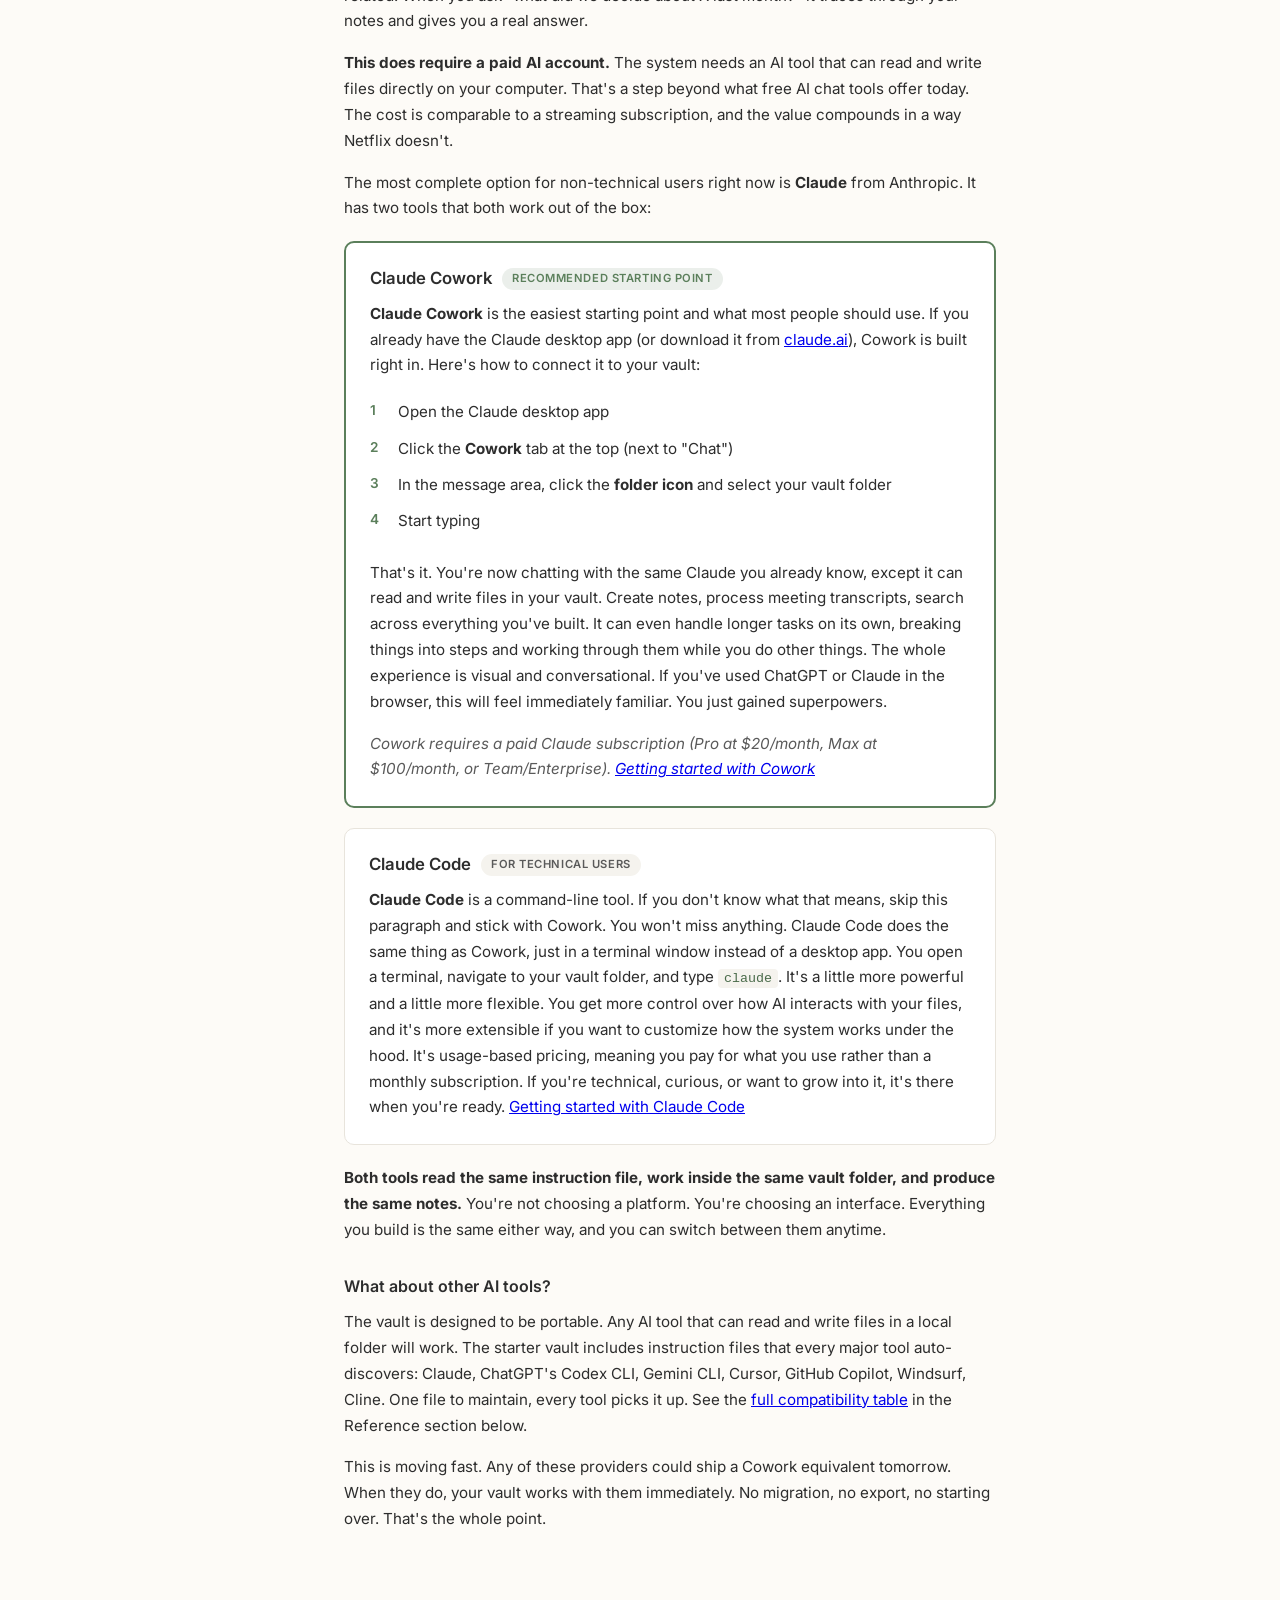
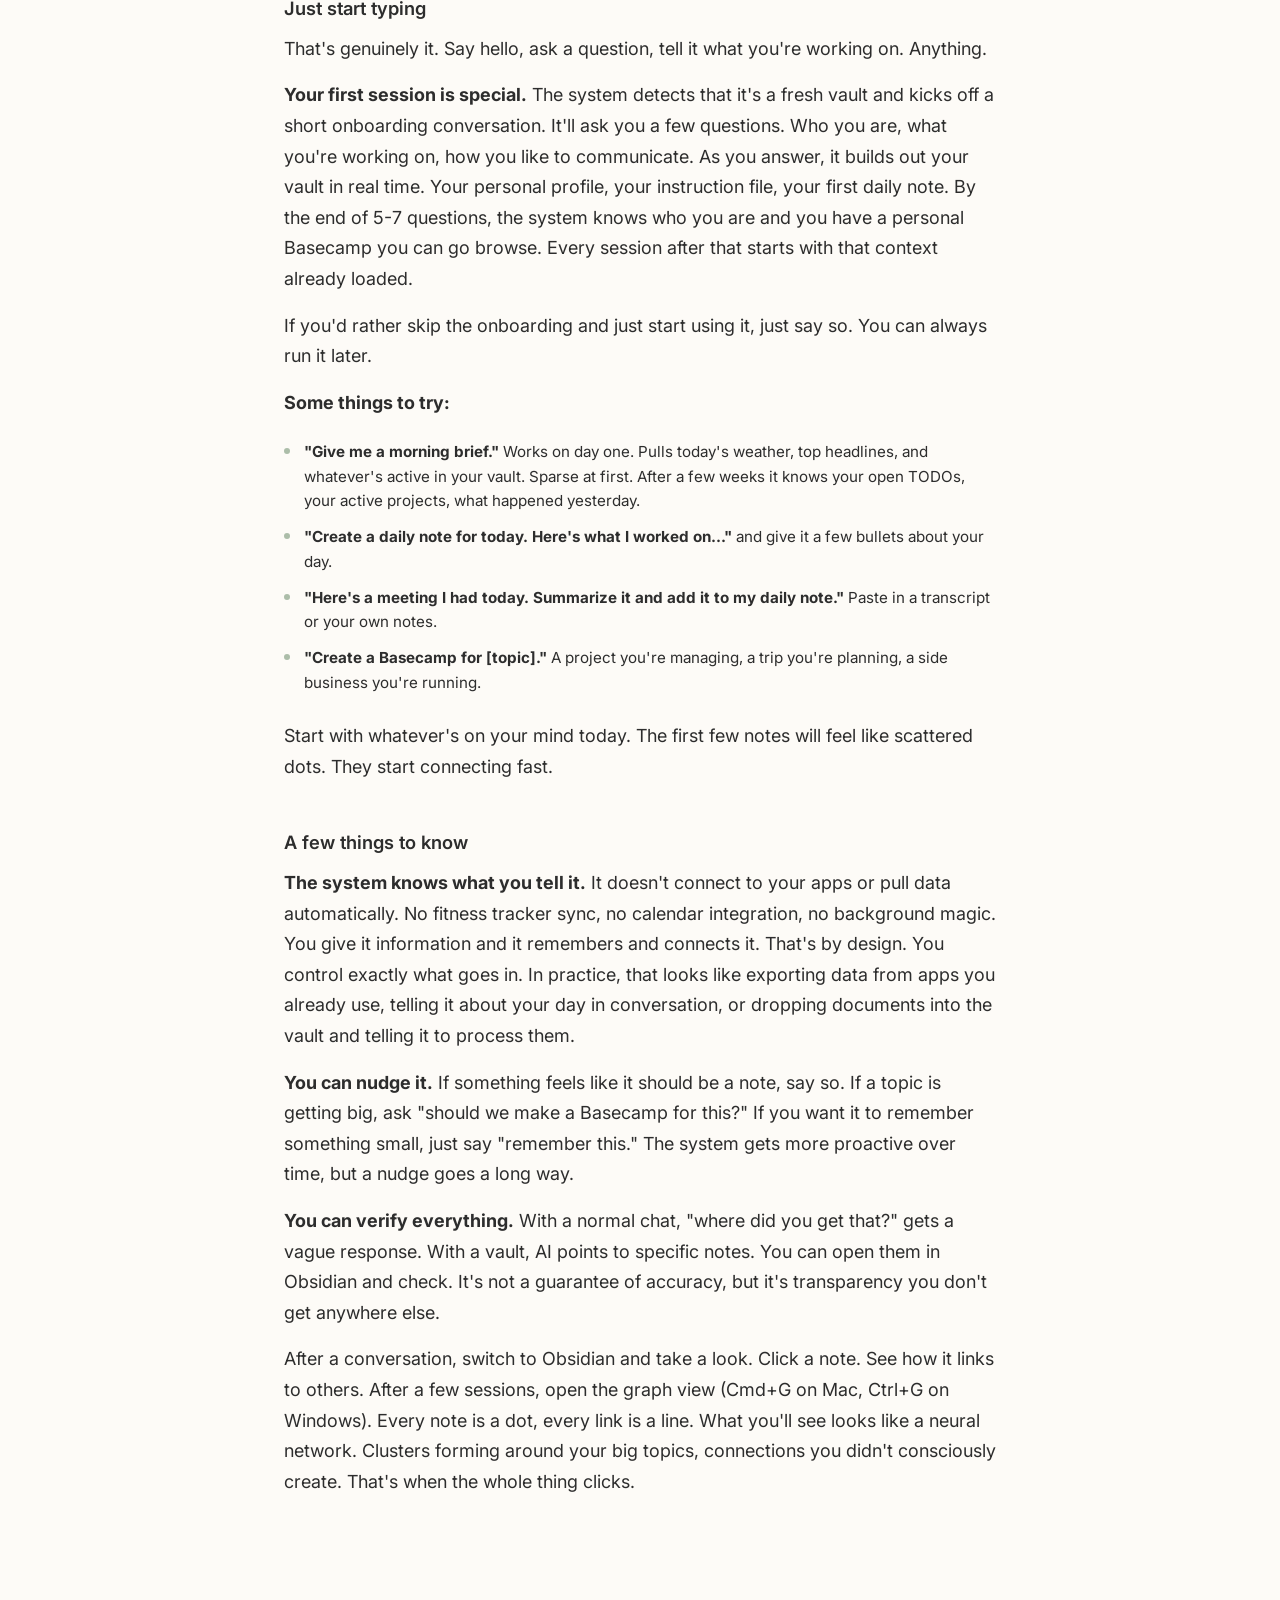
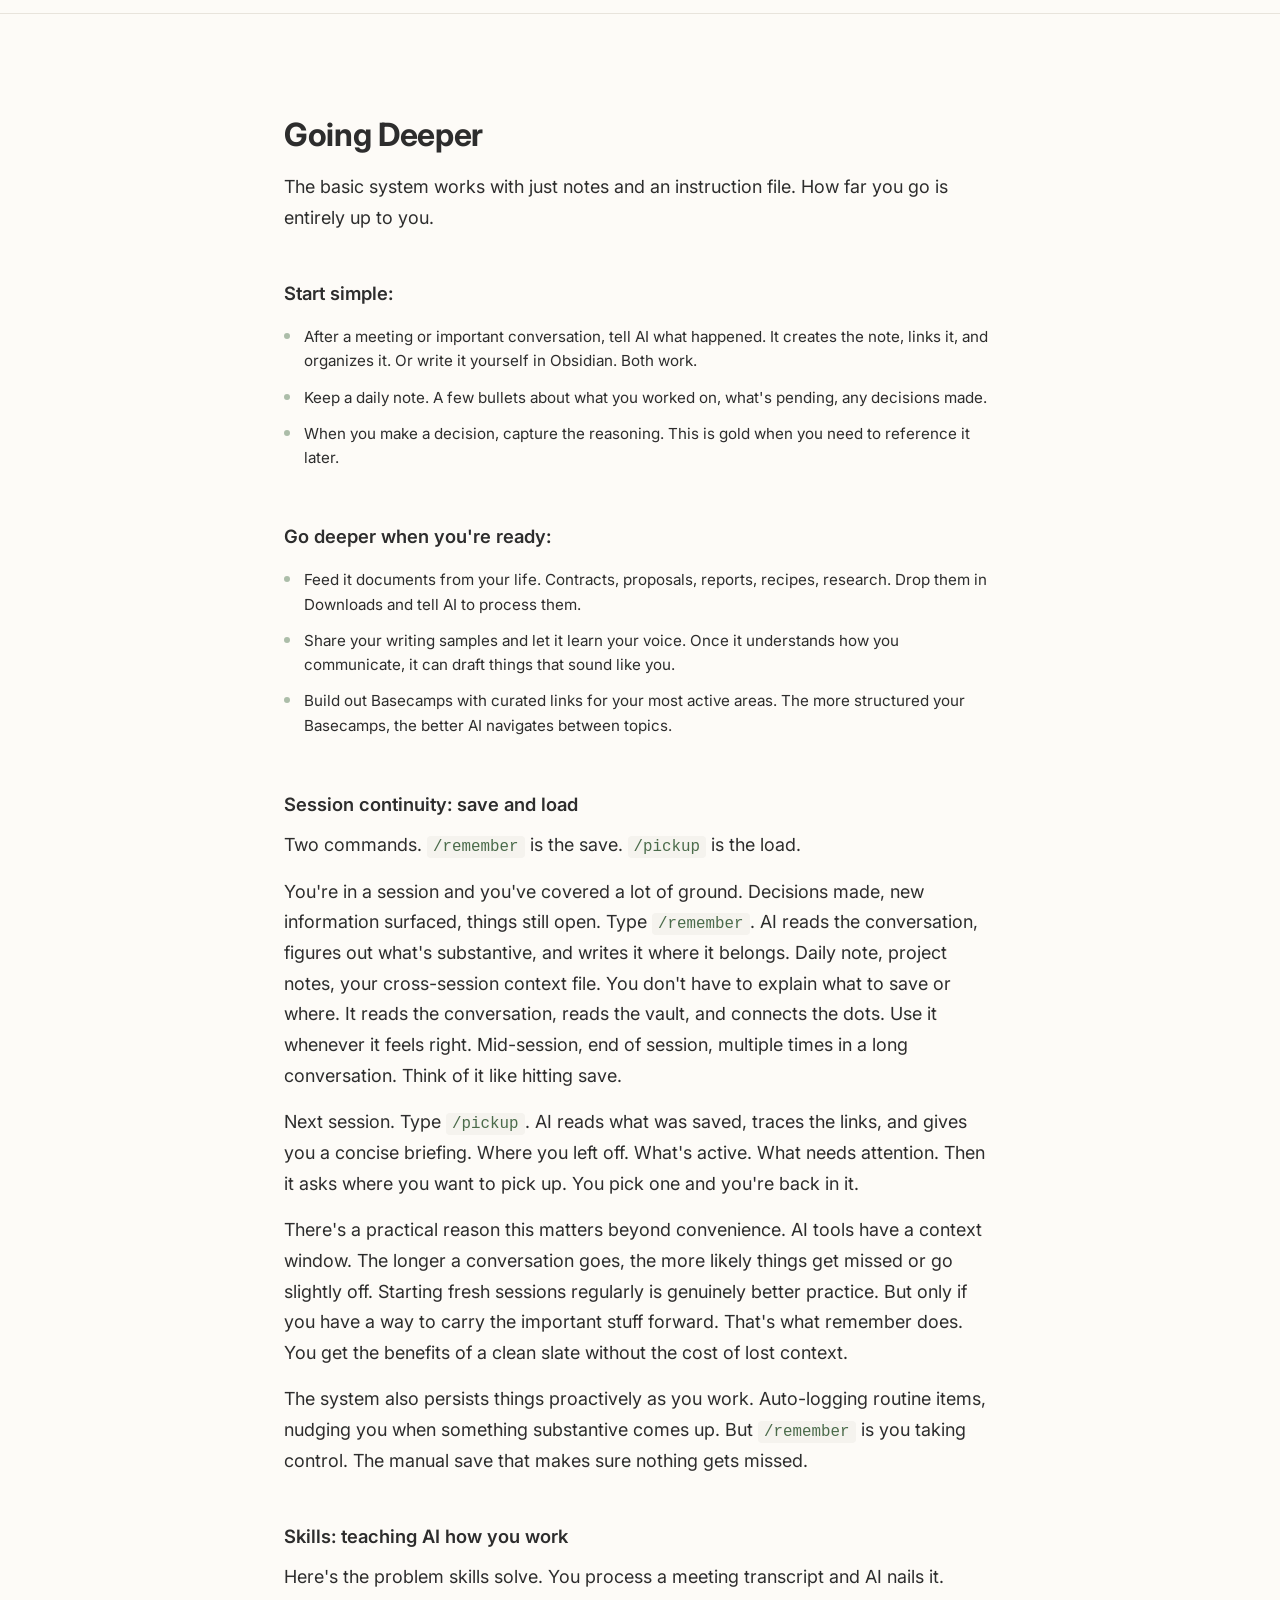
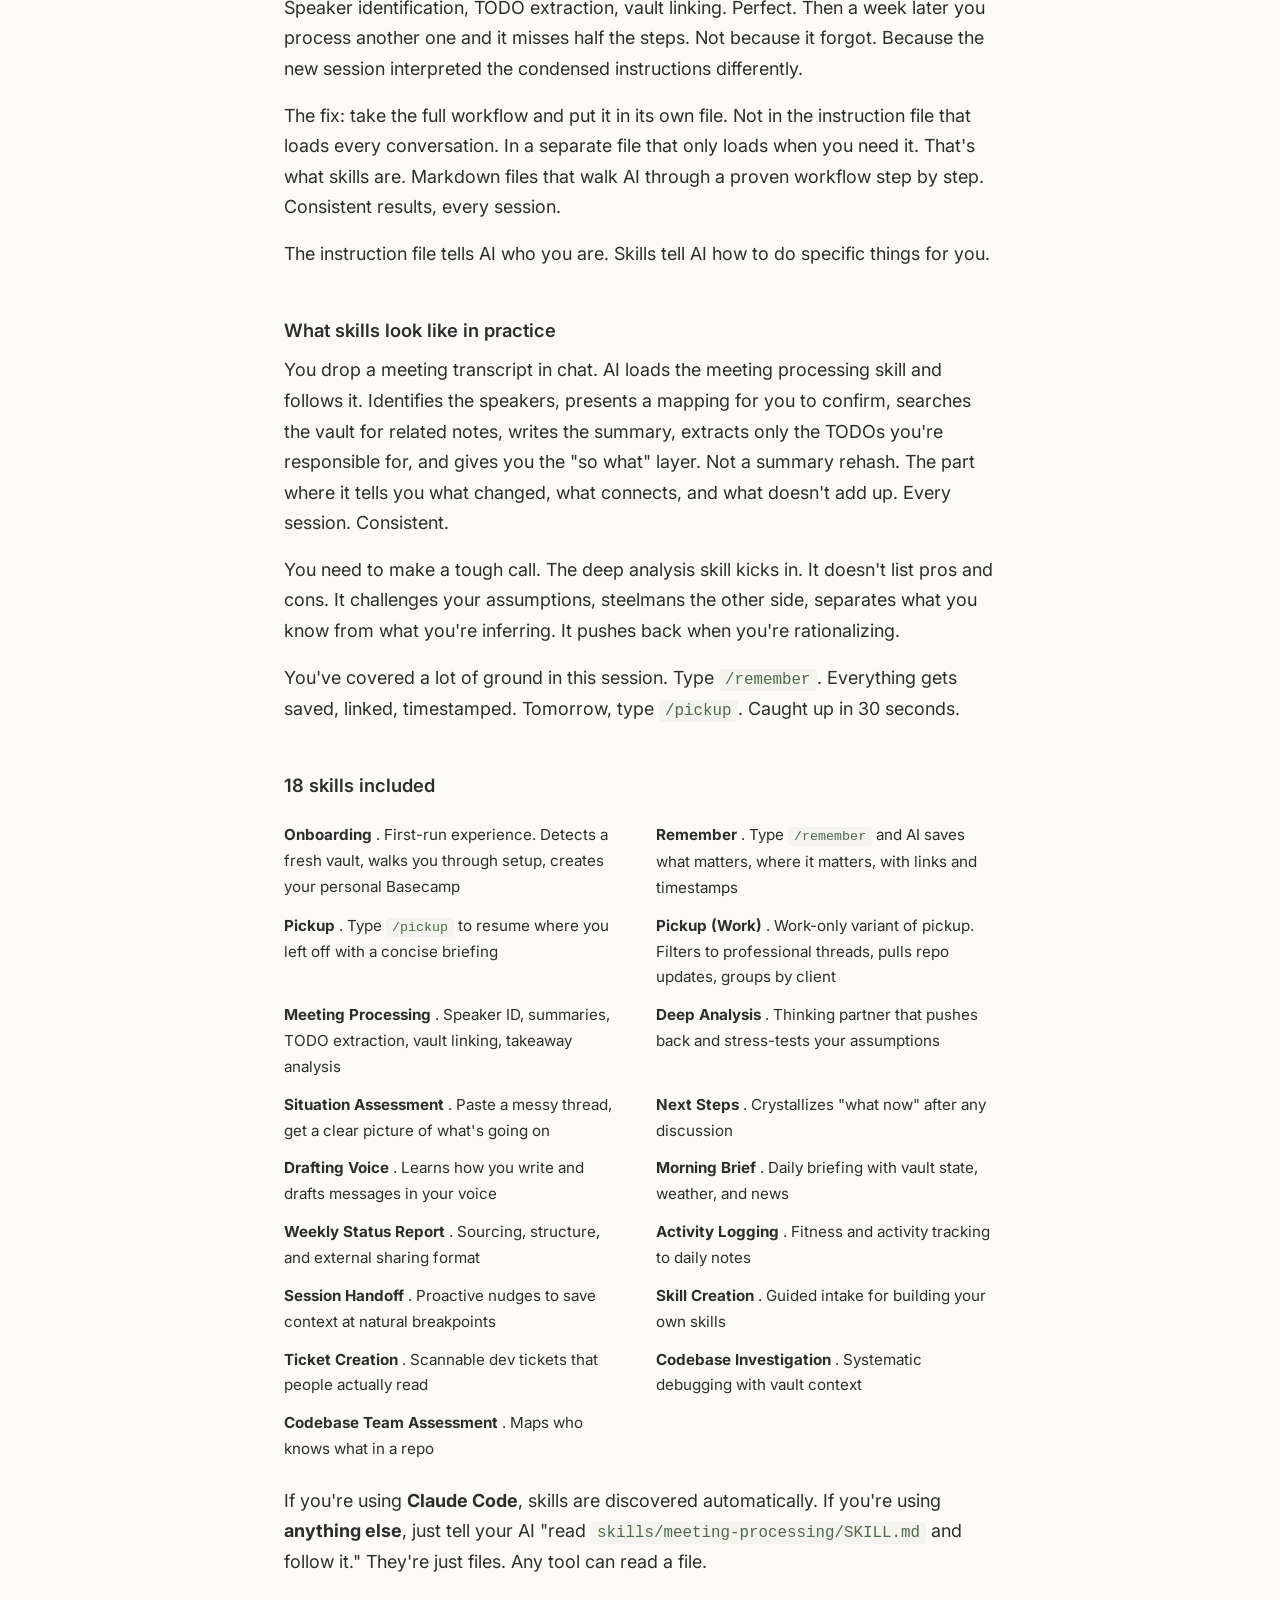
==== commit 7a184008: "Landing page restructure: better persuasion arc, tighter flow Same restructure as README on main. Re" ====
--- a/index.html
+++ b/index.html
@@ -26,11 +26,10 @@
             <a href="#hero" class="toc-link active">Home</a>
             <a href="#imagine" class="toc-link">Imagine a World...</a>
             <a href="#what" class="toc-link">What This Actually Is</a>
-            <a href="#what-changes" class="toc-link">Things You Won't Have to Do Anymore</a>
+            <a href="#what-changes" class="toc-link">What Changes</a>
             <a href="#how" class="toc-link">How It Works</a>
             <a href="#ownership" class="toc-link">Your Knowledge, Your Files</a>
             <a href="#getting-started" class="toc-link">Getting Started</a>
-            <a href="#start-using" class="toc-link">Start Using It</a>
             <a href="#going-deeper" class="toc-link">Going Deeper</a>
             <a href="#reference" class="toc-link">Reference</a>
         </div>
@@ -40,7 +39,7 @@
     <section id="hero">
         <div class="container hero-content">
             <h1>noteOS - Your Personal Operating System. Powered by Simple Text Files, Supercharged by AI.</h1>
-            <p class="subhead">All your knowledge. Documented. Connected. Searchable. Conversational.</p>
+            <p class="subhead">The system that remembers what you don't.</p>
             <div class="cta-group">
                 <a href="https://github.com/BOOMCHOPALAKA/noteOS/archive/refs/heads/main.zip" class="btn-primary">Download the Starter Vault</a>
                 <a href="#getting-started" class="btn-secondary">How to set it up &rarr;</a>
@@ -86,105 +85,54 @@
                 <line x1="260" y1="500" x2="280" y2="455" stroke="#5B7F5B" stroke-width="0.8" opacity="0.05"/>
 
                 <!-- ============ CONNECTIONS ============ -->
-                <!--
-                  Node positions reference:
-                  My Life: 400,65 | Work Basecamp: 175,110 | Health & Fitness: 625,100
-                  Home & Family: 400,330 | Today's Daily Note: 400,185
-                  Monday Standup: 70,185 | Contractor Quote: 260,195
-                  Dr. Patel Visit: 540,195 | Alps Ski Trip: 725,180
-                  Budget Tracker: 70,290 | Q3 Roadmap: 120,290
-                  Knee Recovery: 290,310 | Gear List: 510,310
-                  Hotel a Friend Recommended: 645,295 | Heart Rate Trends: 730,295
-                  Trail Run Log: 160,395 | Dog's Vet Appointment: 290,420
-                  Cooking Class Recipe: 510,420 | Italy Vacation: 640,400
-                -->
-
                 <!-- Hub-to-hub (thickest) -->
-                <!-- My Life → Work Basecamp -->
                 <line x1="400" y1="65" x2="175" y2="110" stroke="#5B7F5B" stroke-width="2.2" opacity="0.35" class="graph-line"/>
-                <!-- My Life → Health & Fitness -->
                 <line x1="400" y1="65" x2="625" y2="100" stroke="#5B7F5B" stroke-width="2.2" opacity="0.35" class="graph-line"/>
-                <!-- My Life → Today's Daily Note -->
                 <line x1="400" y1="65" x2="400" y2="185" stroke="#5B7F5B" stroke-width="2" opacity="0.3" class="graph-line"/>
-                <!-- My Life → Home & Family -->
                 <line x1="400" y1="65" x2="400" y2="330" stroke="#5B7F5B" stroke-width="1.5" opacity="0.18" class="graph-line"/>
 
                 <!-- Work cluster -->
-                <!-- Work → Monday Standup -->
                 <line x1="175" y1="110" x2="70" y2="185" stroke="#5B7F5B" stroke-width="1.8" opacity="0.3" class="graph-line"/>
-                <!-- Work → Contractor Quote -->
                 <line x1="175" y1="110" x2="260" y2="195" stroke="#5B7F5B" stroke-width="1.8" opacity="0.3" class="graph-line"/>
-                <!-- Work → Today's Daily Note -->
                 <line x1="175" y1="110" x2="400" y2="185" stroke="#5B7F5B" stroke-width="1.5" opacity="0.22" class="graph-line"/>
-                <!-- Work → Q3 Roadmap -->
                 <line x1="175" y1="110" x2="120" y2="290" stroke="#5B7F5B" stroke-width="1.2" opacity="0.15" class="graph-line"/>
-                <!-- Work → Budget Tracker -->
                 <line x1="175" y1="110" x2="70" y2="290" stroke="#5B7F5B" stroke-width="1" opacity="0.12" class="graph-line"/>
-                <!-- Monday Standup → Q3 Roadmap (discussed at standup) -->
                 <line x1="70" y1="185" x2="120" y2="290" stroke="#5B7F5B" stroke-width="1.5" opacity="0.25" class="graph-line"/>
-                <!-- Monday Standup → Contractor Quote (office renovation update) -->
                 <line x1="70" y1="185" x2="260" y2="195" stroke="#5B7F5B" stroke-width="1.2" opacity="0.15" class="graph-line"/>
-                <!-- Monday Standup → Budget Tracker (budget review in standup) -->
                 <line x1="70" y1="185" x2="70" y2="290" stroke="#5B7F5B" stroke-width="1.2" opacity="0.18" class="graph-line"/>
-                <!-- Budget Tracker → Q3 Roadmap (budget informs roadmap) -->
                 <line x1="70" y1="290" x2="120" y2="290" stroke="#5B7F5B" stroke-width="1.2" opacity="0.18" class="graph-line"/>
 
                 <!-- Health & Fitness cluster -->
-                <!-- Health → Alps Ski Trip -->
                 <line x1="625" y1="100" x2="725" y2="180" stroke="#5B7F5B" stroke-width="1.8" opacity="0.3" class="graph-line"/>
-                <!-- Health → Dr. Patel Visit -->
                 <line x1="625" y1="100" x2="540" y2="195" stroke="#5B7F5B" stroke-width="1.8" opacity="0.3" class="graph-line"/>
-                <!-- Health → Today's Daily Note -->
                 <line x1="625" y1="100" x2="400" y2="185" stroke="#5B7F5B" stroke-width="1.5" opacity="0.22" class="graph-line"/>
-                <!-- Health → Heart Rate Trends -->
                 <line x1="625" y1="100" x2="730" y2="295" stroke="#5B7F5B" stroke-width="1.2" opacity="0.15" class="graph-line"/>
-                <!-- Health → Trail Run Log -->
                 <line x1="625" y1="100" x2="160" y2="395" stroke="#5B7F5B" stroke-width="1" opacity="0.12" class="graph-line"/>
-                <!-- Trail Run Log → Heart Rate Trends (HR data from runs) -->
                 <line x1="160" y1="395" x2="730" y2="295" stroke="#5B7F5B" stroke-width="1" opacity="0.1" class="graph-line"/>
-                <!-- Alps Ski Trip → Gear List (packing for the trip) -->
                 <line x1="725" y1="180" x2="510" y2="310" stroke="#5B7F5B" stroke-width="1.5" opacity="0.25" class="graph-line"/>
-                <!-- Alps Ski Trip → Hotel a Friend Recommended (friend's tip for the trip) -->
                 <line x1="725" y1="180" x2="645" y2="295" stroke="#5B7F5B" stroke-width="1.2" opacity="0.18" class="graph-line"/>
-                <!-- Heart Rate Trends → Dr. Patel Visit (shared health data at appointment) -->
                 <line x1="730" y1="295" x2="540" y2="195" stroke="#5B7F5B" stroke-width="1.2" opacity="0.15" class="graph-line"/>
 
                 <!-- Center / daily note connections -->
-                <!-- Today's Daily Note → Contractor Quote -->
                 <line x1="400" y1="185" x2="260" y2="195" stroke="#5B7F5B" stroke-width="1.8" opacity="0.28" class="graph-line"/>
-                <!-- Today's Daily Note → Dr. Patel Visit -->
                 <line x1="400" y1="185" x2="540" y2="195" stroke="#5B7F5B" stroke-width="1.8" opacity="0.28" class="graph-line"/>
-                <!-- Today's Daily Note → Knee Recovery -->
                 <line x1="400" y1="185" x2="290" y2="310" stroke="#5B7F5B" stroke-width="1.5" opacity="0.22" class="graph-line"/>
-                <!-- Today's Daily Note → Home & Family -->
                 <line x1="400" y1="185" x2="400" y2="330" stroke="#5B7F5B" stroke-width="1.2" opacity="0.18" class="graph-line"/>
 
                 <!-- Home & Family hub -->
-                <!-- Home & Family → Dog's Vet Appointment -->
                 <line x1="400" y1="330" x2="290" y2="420" stroke="#5B7F5B" stroke-width="1.8" opacity="0.28" class="graph-line"/>
-                <!-- Home & Family → Cooking Class Recipe -->
                 <line x1="400" y1="330" x2="510" y2="420" stroke="#5B7F5B" stroke-width="1.8" opacity="0.28" class="graph-line"/>
-                <!-- Home & Family → Contractor Quote (home renovation) -->
                 <line x1="400" y1="330" x2="260" y2="195" stroke="#5B7F5B" stroke-width="1.5" opacity="0.22" class="graph-line"/>
-                <!-- Home & Family → Italy Vacation -->
                 <line x1="400" y1="330" x2="640" y2="400" stroke="#5B7F5B" stroke-width="1.2" opacity="0.15" class="graph-line"/>
-                <!-- Home & Family → Gear List -->
                 <line x1="400" y1="330" x2="510" y2="310" stroke="#5B7F5B" stroke-width="1.2" opacity="0.15" class="graph-line"/>
 
                 <!-- Meaningful cross-connections (dashed) -->
-                <!-- Dr. Patel Visit → Knee Recovery (doctor treating the knee) -->
                 <line x1="540" y1="195" x2="290" y2="310" stroke="#5B7F5B" stroke-width="1.2" opacity="0.12" class="graph-line cross-link" stroke-dasharray="4 4"/>
-                <!-- Alps Ski Trip → Knee Recovery (skiing injury) -->
                 <line x1="725" y1="180" x2="290" y2="310" stroke="#5B7F5B" stroke-width="1" opacity="0.1" class="graph-line cross-link" stroke-dasharray="4 4"/>
-                <!-- Cooking Class Recipe → Italy Vacation (learned to cook there) -->
                 <line x1="510" y1="420" x2="640" y2="400" stroke="#5B7F5B" stroke-width="1" opacity="0.1" class="graph-line cross-link" stroke-dasharray="4 4"/>
-                <!-- Italy Vacation → Hotel a Friend Recommended (friend's hotel for the trip) -->
                 <line x1="640" y1="400" x2="645" y2="295" stroke="#5B7F5B" stroke-width="1" opacity="0.1" class="graph-line cross-link" stroke-dasharray="4 4"/>
-                <!-- Contractor Quote → Budget Tracker (project cost tracking) -->
                 <line x1="260" y1="195" x2="70" y2="290" stroke="#5B7F5B" stroke-width="0.8" opacity="0.08" class="graph-line cross-link" stroke-dasharray="4 4"/>
-                <!-- Dog's Vet Appointment → Budget Tracker (vet bills) -->
                 <line x1="290" y1="420" x2="70" y2="290" stroke="#5B7F5B" stroke-width="0.8" opacity="0.08" class="graph-line cross-link" stroke-dasharray="4 4"/>
-                <!-- Knee Recovery → Trail Run Log (tracking recovery runs) -->
                 <line x1="290" y1="310" x2="160" y2="395" stroke="#5B7F5B" stroke-width="0.8" opacity="0.08" class="graph-line cross-link" stroke-dasharray="4 4"/>
 
                 <!-- ============ NODES ============ -->
@@ -256,7 +204,7 @@
                     <text x="725" y="188" text-anchor="middle" fill="#5A5A5A" font-size="7.5" font-family="Inter, sans-serif">Trip</text>
                 </g>
 
-                <!-- Budget Tracker (new, far left) -->
+                <!-- Budget Tracker -->
                 <g class="graph-node" data-node="budget">
                     <circle cx="70" cy="290" r="24" fill="#FDFBF7" stroke="#5B7F5B" stroke-width="1.5" class="node-ring"/>
                     <text x="70" y="287" text-anchor="middle" fill="#2D2D2D" font-size="7.5" font-weight="500" font-family="Inter, sans-serif">Budget</text>
@@ -291,7 +239,7 @@
                     <text x="645" y="301" text-anchor="middle" fill="#5A5A5A" font-size="6.5" font-family="Inter, sans-serif">Recommended</text>
                 </g>
 
-                <!-- Heart Rate Trends (new, far right) -->
+                <!-- Heart Rate Trends -->
                 <g class="graph-node" data-node="hr">
                     <circle cx="730" cy="295" r="24" fill="#FDFBF7" stroke="#5B7F5B" stroke-width="1.5" class="node-ring"/>
                     <text x="730" y="292" text-anchor="middle" fill="#2D2D2D" font-size="7" font-weight="500" font-family="Inter, sans-serif">Heart Rate</text>
@@ -305,7 +253,7 @@
                     <text x="160" y="402" text-anchor="middle" fill="#5A5A5A" font-size="6.5" font-family="Inter, sans-serif">Log</text>
                 </g>
 
-                <!-- Dog's Vet Appointment (new, bottom left) -->
+                <!-- Dog's Vet Appointment -->
                 <g class="graph-node" data-node="vet">
                     <circle cx="290" cy="420" r="23" fill="#FDFBF7" stroke="#5B7F5B" stroke-width="1.5" class="node-ring"/>
                     <text x="290" y="417" text-anchor="middle" fill="#2D2D2D" font-size="7" font-weight="500" font-family="Inter, sans-serif">Dog's Vet</text>
@@ -319,7 +267,7 @@
                     <text x="510" y="427" text-anchor="middle" fill="#5A5A5A" font-size="6.5" font-family="Inter, sans-serif">Recipe</text>
                 </g>
 
-                <!-- Italy Vacation (new, bottom right) -->
+                <!-- Italy Vacation -->
                 <g class="graph-node" data-node="italy">
                     <circle cx="640" cy="400" r="23" fill="#FDFBF7" stroke="#5B7F5B" stroke-width="1.5" class="node-ring"/>
                     <text x="640" y="397" text-anchor="middle" fill="#2D2D2D" font-size="7" font-weight="500" font-family="Inter, sans-serif">Italy</text>
@@ -348,25 +296,18 @@
         <div class="container">
             <h2>What This Actually Is</h2>
             <p>You're probably already using AI. ChatGPT, Claude, Gemini, whatever. Maybe you've had it help draft an email, summarize a meeting, do some research. Maybe you've even set up custom instructions or used the memory features.</p>
-            <p>But there's a ceiling. And if you've used these tools enough, you've hit your head on it. Every conversation seems to start from scratch. You re-explain your projects, your thoughts on something, the background, your preferences. You tell it things you've told it before. You double-check its answers because you know it's filling gaps with confident guesses. It's like working with a brilliant intern. Smart, fast, capable. But every morning they show up having forgotten everything from yesterday. So you manage them. You re-explain context. You verify their work. You get useful output, but it takes effort to get there every time.</p>
-            <p>That's where this idea of a personal operating system comes in. What if instead of managing an intern, you were working with a partner who already knew your projects, your history, and your preferences? Who you could trust to check their own work against real context? Who got sharper the more you worked together, not because the AI got smarter, but because the system around it got richer? That's noteOS.</p>
-
-            <h3 class="subsection-title" id="how-session-continuity-actually-works">How session continuity actually works</h3>
-            <p>Two commands. <code>/remember</code> is the save. <code>/pickup</code> is the load.</p>
-            <p>You're in a session and you've covered a lot of ground. Decisions made, new information surfaced, things still open. You type <code>/remember</code>. AI assesses everything substantive from the conversation, figures out where each piece goes. Daily note, project notes, your cross-session context file, your chat log. You don't have to explain what to save or where. It reads the conversation, reads the vault, and connects the dots. It also nudges you when it notices a natural breakpoint. After a big decision, after processing a meeting, after any substantial block of work. Use it whenever it feels right. Mid-session, end of session, multiple times in a long conversation. Think of it like hitting save.</p>
-            <p>There's a practical reason this matters beyond convenience. AI tools have a context window. The longer a conversation goes, the more likely things get missed, repeated, or slightly off. Starting fresh conversations regularly is genuinely better practice. But only if you have a way to carry the important stuff forward. That's what remember does. You get the benefits of a clean slate without the cost of lost context.</p>
-            <p>Next session. You type <code>/pickup</code>. AI reads what was saved, traces the links to the relevant notes, and gives you a concise briefing. Where you left off. What's active. What's waiting on someone else. What needs attention. Then it asks where you want to pick up from. You pick one and you're back in it.</p>
-            <p>Here's what's actually happening. When you run <code>/remember</code>, AI writes to your vault. Meeting notes and updates go to your daily note. Status changes go to project notes. A context file tracks what's active, what's blocked, and what's next. A chat log records what was discussed and what got saved. Everything gets linked together. When you run <code>/pickup</code>, AI reads that context file, follows the links, and reconstructs where you are. It's not magic. It's just well-organized text files that AI knows how to read and write.</p>
-            <p>noteOS is already set up to persist things proactively as you work. Auto-logging routine items, nudging you when something substantive comes up that should be captured. But <code>/remember</code> is you taking control. It's the manual save that makes sure nothing gets missed. The system tries to catch things on its own. Remember guarantees it.</p>
-            <p>That's the loop. Save when you've done meaningful work. Load when you're back. The more you use it, the more natural it gets.</p>
-        </div>
-    </section>
-
-    <!-- Things You Won't Have to Do Anymore -->
+            <p>But there's a ceiling. And if you've used these tools enough, you've hit your head on it. Every conversation starts from scratch. You re-explain your projects, your preferences, your situation. You tell it things you've told it before. You double-check its answers because you know it's filling gaps with confident guesses. It's like working with a brilliant intern. Smart, fast, capable. But every morning they show up having forgotten everything from yesterday.</p>
+            <p>What if instead of managing that intern, you were working with a partner who already knew your projects, your history, and your preferences? Who you could trust to check their own work against real context? Who got sharper the more you worked together, not because the AI got smarter, but because the system around it got richer?</p>
+            <p>That's noteOS. A folder of plain text files, a free app to browse them, and AI that reads and writes inside them. Your instruction file loads every session, so AI already knows who you are. Your notes link to each other, so AI can trace connections you'd never find manually. And when you close your laptop Friday afternoon and come back Monday morning, you pick up right where you left off. What you were working on, what's still open, what needs attention. No re-explaining. No scrolling through old chats. The context carries forward because it lives in your files, not in a chat history that disappears.</p>
+            <p>The longer you use it, the better it gets. Not because the AI improved. Because your knowledge base got richer.</p>
+        </div>
+    </section>
+
+    <!-- What Changes -->
     <section id="what-changes">
         <div class="container">
-            <h2>Things You Won't Have to Do Anymore</h2>
-            <p class="section-intro">If you've been using Claude or ChatGPT for a while, you've probably built up your own bag of tricks. You tell it not to rewrite the whole document. You re-explain your context at the start of every chat. You paste in the same briefing docs over and over. All of that works. But it's manual, it's fragile, and it resets every time you start a new conversation. noteOS doesn't eliminate all of that overnight. But it gives you a foundation where those problems get smaller the more you use it.</p>
+            <h2>What Changes</h2>
+            <p class="section-intro">If you've been using Claude or ChatGPT for a while, you've probably built up your own bag of tricks. You tell it not to rewrite the whole document. You re-explain your context at the start of every chat. You paste in the same briefing docs over and over. All of that works. But it's manual, it's fragile, and it resets every time you start a new conversation. noteOS gives you a foundation where those problems get smaller the more you use it.</p>
 
             <div class="changes-grid">
                 <div class="changes-header">
@@ -414,7 +355,7 @@
                     </div>
                     <div class="changes-after">
                         <div class="changes-label">&nbsp;</div>
-                        <div class="changes-text"><code>/remember</code> saves where you are. <code>/pickup</code> gets you back. Your notes link to each other, AI searches across them, and the context compounds over time. New sessions start informed, not blank.</div>
+                        <div class="changes-text">Save where you are at the end of a session. Pick up where you left off at the start of the next one. Your notes link to each other, AI searches across them, and the context compounds over time. New sessions start informed, not blank.</div>
                     </div>
                 </div>
 
@@ -431,24 +372,231 @@
             </div>
 
             <p style="margin-top: 32px;">Think of it this way. If you had the world's best personal assistant, their value wouldn't just be their skills. It would be the six months they spent learning how you work, what you care about, and what's going on in your life. If they quit, all of that walks out the door. This system is like writing all of that down so the next assistant, or AI, can pick it up on day one. The intelligence is in the structure, not the tool.</p>
+
+            <h3 class="subsection-title">What this looks like in practice</h3>
+            <p>To give you a sense of where this goes after a few months of just using it:</p>
+            <p>I manage a dev team across two clients. Early on I pointed Claude at our GitHub repos and had it analyze the commit history. Now it knows who built what, who has the deepest expertise in each part of the codebase, and where the knowledge gaps are. When an issue comes up, I can ask "who would be the best person to look at this?" and get a real answer based on actual contribution history.</p>
+            <p>I also run a small brewing cacao business on the side. I have a hub page for it (we call these Basecamps in noteOS) that links to supplier notes, customer order patterns, pricing strategy, product development ideas.</p>
+            <p>I'm into hiking, backcountry skiing, rucking. I exported my Garmin data into the vault and now whenever I log a workout, AI has years of context behind it. It knows my resting heart rate trends, my training patterns, my peak fitness benchmarks. It tells me things about my own data that Garmin never surfaced.</p>
+            <p>At work, I have Basecamps for each client with every stakeholder, every project, every decision linked and traceable. When someone mentions a name in a meeting, AI already knows who they are, what they work on, and what they said three weeks ago.</p>
+            <p>I didn't sit down and build any of that manually. It grew from conversations I was already having. That's the part that surprised me most. You don't maintain the system. You just use it and it builds itself.</p>
+
+            <p>You stop asking generic questions and start asking things only your vault can answer:</p>
+            <ul class="clean-list">
+                <li><strong>"I have a standup in 20 minutes. Catch me up on everything that's happened this week."</strong> It reads your daily notes and recent updates and gives you a briefing.</li>
+                <li><strong>"I'm planning a backpacking trip in August. What gear worked last time and what did I say I'd change?"</strong> It finds your trip notes, your gear lists, that comment you made about your pack being too heavy.</li>
+                <li><strong>"Draft a status report for this week. You know the format."</strong> It does. Because the instruction file has your format, your voice, your conventions.</li>
+                <li><strong>"Here's a meeting transcript. Process it."</strong> It knows what that means. Summarize, extract your action items, update the daily note, link to relevant projects.</li>
+                <li><strong>"When was the dog's last vet appointment and what did they say about her knee?"</strong> It finds the note, the vet's recommendation, the follow-up timeline.</li>
+            </ul>
+            <p>You don't get here on day one. But you get here faster than you'd think.</p>
         </div>
     </section>
 
     <!-- How It Works -->
     <section id="how">
         <div class="container">
-            <h2>How It Works:</h2>
-            <h3 class="section-subtitle">Folders &amp; Files + Obsidian + AI = Your Personal Operating System</h3>
-            <p>Before you download anything, here's what you're building and why it's structured the way it is. Three things work together:</p>
+            <h2>How It Works</h2>
+            <p>Three things work together:</p>
             <ol class="clean-list numbered">
-                <li><strong>A main folder of subfolders and plain text files</strong> that holds all your knowledge. This is where all the content you create will live and where we point the AI to work in and supercharge it.</li>
-                <li><strong>Obsidian</strong>, a free app to browse, search, and edit those files visually. Think of it as a really nice window into your folder.</li>
-                <li><strong>An AI tool</strong> (like Claude) that reads and writes inside the folder. It's the engine that builds notes, makes connections, and answers your questions.</li>
+                <li><strong>A folder of plain text files</strong> that holds all your knowledge. Notes, meeting summaries, project docs, daily logs. Everything lives here.</li>
+                <li><strong><a href="https://obsidian.md" target="_blank" rel="noopener">Obsidian</a></strong>, a free app to browse, search, and edit those files visually. Clickable links between notes, instant search, and a graph that shows how everything connects. Under the hood, it's just reading plain text files. You could delete Obsidian tomorrow and every file would still be there, readable in any text editor.</li>
+                <li><strong>An AI tool</strong> (like Claude) that reads and writes inside the folder. It builds notes, makes connections, and answers your questions using everything you've put in.</li>
             </ol>
-            <p>That's the whole stack. A folder, a viewer, and an AI engine. They don't just sit next to each other. They feed into each other in a continuous loop. Everything below explains how they fit together.</p>
-
-            <!-- The folder and file structure -->
-            <h3 class="subsection-title" id="folder-structure">The folder and file structure</h3>
+            <p>That's the whole stack. A folder, a viewer, and an AI engine.</p>
+
+            <h3 class="subsection-title" id="instruction-file">The instruction file</h3>
+            <p>This is what ties it together. There's a file called <code>CLAUDE.md</code> that AI reads at the start of every conversation. Think of it as a briefing document. Here's who I am. Here are my projects. Here's how I like things formatted. Here's what to do with a meeting transcript. The starter vault includes symlinks so every major AI tool finds its own version of this file automatically. One file to maintain, every tool picks it up.</p>
+            <p>You don't need to fill it all out before you start. Five lines puts you ahead of most AI users. "I'm a contracts director at a nonprofit. My main projects are X, Y, Z. I prefer concise summaries over detailed ones." That alone means every conversation starts with context instead of from scratch. Or just start using the system and let AI fill it in over time based on your conversations.</p>
+            <p>The starter vault ships with tested conventions that work out of the box:</p>
+            <ul class="clean-list">
+                <li><strong>Morning brief</strong> . Ask for one and it pulls today's weather, top news, and whatever's active in your vault. Sparse on day one. Rich after a few weeks.</li>
+                <li><strong>Daily notes</strong> . It creates them, files them, keeps them organized. A running log of your day.</li>
+                <li><strong>Processing anything you drop on it</strong> . Meeting transcript, doctor's notes, a recipe, a contractor's quote. Drop it in and tell it what it is.</li>
+                <li><strong>Vault search before answering</strong> . Before it responds to any question, it reads your notes. Not guessing. Actually tracing through what you've built.</li>
+                <li><strong>Voice and drafting</strong> . Fill in the Communication Style section and it drafts messages that sound like you, not like a template.</li>
+            </ul>
+            <p>When something goes wrong, add a line: "Don't do X. Do Y instead." When a new project kicks off, add it. When a name keeps getting mangled, add it to People. The file grows with you. That's how it gets personal.</p>
+
+            <h3 class="subsection-title" id="compounding">Using it is building it</h3>
+            <p>You talk to AI. AI creates notes and links them to what's already there. Next time you talk to AI, it has more context to work with. Better answers, better notes, more connections. Round and round. The folder gets richer. AI gets sharper about your world. Not because it improved. Because your knowledge base did.</p>
+            <p>That's what surprised me most. You're not maintaining the system. You're building it by using it. Brainstorming, processing meetings, drafting documents, thinking out loud. All of it generates notes as a natural byproduct. Those same notes are what the system searches when you ask questions later. The more you put in, the more useful it gets.</p>
+        </div>
+    </section>
+
+    <!-- Your Knowledge, Your Files -->
+    <section id="ownership">
+        <div class="container">
+            <h2>Your Knowledge, Your Files</h2>
+            <p>Everything in this system lives in folders and files on your computer. Plain text. Nothing proprietary, nothing cloud-locked, nothing that belongs to a platform.</p>
+            <p>This matters because the AI landscape moves fast. Your workplace might standardize on ChatGPT this quarter and switch to Claude next quarter. With noteOS, you don't rebuild. Your folder is the constant. The AI tool is just what you plug into it today. Own the playbook, rent the tech.</p>
+        </div>
+    </section>
+
+    <!-- Getting Started -->
+    <section id="getting-started">
+        <div class="container">
+            <h2>Getting Started</h2>
+            <p>The whole thing takes about 20 minutes.</p>
+
+            <!-- Step 1 -->
+            <div class="setup-step">
+                <div class="setup-step-number">1</div>
+                <div class="setup-step-content">
+                    <h3>Step 1: Download Obsidian</h3>
+                    <p>Go to <a href="https://obsidian.md" target="_blank" rel="noopener">obsidian.md</a> and download it. Free, works on Mac, Windows, Linux, and mobile. This is the app you'll use to browse and read your notes visually.</p>
+                </div>
+            </div>
+
+            <!-- Step 2 -->
+            <div class="setup-step">
+                <div class="setup-step-number">2</div>
+                <div class="setup-step-content">
+                    <h3>Step 2: Get the starter vault</h3>
+                    <p>Download the starter vault from this <a href="https://github.com/BOOMCHOPALAKA/noteOS">noteOS GitHub repo</a>. Click the green <strong>Code</strong> button at the top of the page and select <strong>Download ZIP</strong>. Unzip it and put the folder somewhere on your computer. Desktop, Documents, wherever. You can rename the folder to whatever you want.</p>
+                    <p><a href="https://github.com/BOOMCHOPALAKA/noteOS/archive/refs/heads/main.zip" class="btn-primary btn-small">Download noteOS Starter Vault</a></p>
+                    <p>Open Obsidian, select <strong>Open folder as vault</strong>, and point it at the folder you just downloaded. You now have a working vault with:</p>
+                    <ul class="clean-list">
+                        <li>An <strong>instruction file</strong> (<code>CLAUDE.md</code>) pre-loaded with conventions for meeting processing, daily notes, linking, and more. Works out of the box.</li>
+                        <li>A <strong>memory file</strong> (<code>MEMORY.md</code>) that AI adds to over time as it learns your preferences.</li>
+                        <li><strong>Templates</strong> for daily notes, Basecamps, meeting summaries, and weekly reports.</li>
+                        <li>The <strong>folder structure</strong> already set up and ready to go.</li>
+                    </ul>
+                </div>
+            </div>
+
+            <!-- Step 3 -->
+            <div class="setup-step">
+                <div class="setup-step-number">3</div>
+                <div class="setup-step-content">
+                    <h3>Step 3: Connect your AI tool</h3>
+                    <p>This is where the magic happens. If you've used ChatGPT, Claude, or Gemini, you already know how to do this. You're still typing messages and getting answers in natural language. Nothing about how you interact changes.</p>
+                    <p>The one difference: instead of chatting with AI that can only see what you paste into the conversation, you point it at your vault folder. Now AI can search through all your notes. When you tell it about a meeting, it creates the summary, files it, and links it to everything related. When you ask "what did we decide about X last month?" it traces through your notes and gives you a real answer.</p>
+                    <p><strong>This does require a paid AI account.</strong> The system needs an AI tool that can read and write files directly on your computer. That's a step beyond what free AI chat tools offer today. The cost is comparable to a streaming subscription, and the value compounds in a way Netflix doesn't.</p>
+                    <p>The most complete option for non-technical users right now is <strong>Claude</strong> from Anthropic. It has two tools that both work out of the box:</p>
+
+                    <!-- Claude Cowork -->
+                    <div class="tool-option tool-option-primary">
+                        <h4>Claude Cowork <span class="badge">Recommended starting point</span></h4>
+                        <p><strong>Claude Cowork</strong> is the easiest starting point and what most people should use. If you already have the Claude desktop app (or download it from <a href="https://claude.ai" target="_blank" rel="noopener">claude.ai</a>), Cowork is built right in. Here's how to connect it to your vault:</p>
+                        <ol class="clean-list numbered">
+                            <li>Open the Claude desktop app</li>
+                            <li>Click the <strong>Cowork</strong> tab at the top (next to "Chat")</li>
+                            <li>In the message area, click the <strong>folder icon</strong> and select your vault folder</li>
+                            <li>Start typing</li>
+                        </ol>
+                        <p>That's it. You're now chatting with the same Claude you already know, except it can read and write files in your vault. Create notes, process meeting transcripts, search across everything you've built. It can even handle longer tasks on its own, breaking things into steps and working through them while you do other things. The whole experience is visual and conversational. If you've used ChatGPT or Claude in the browser, this will feel immediately familiar. You just gained superpowers.</p>
+                        <p class="secondary">Cowork requires a paid Claude subscription (Pro at $20/month, Max at $100/month, or Team/Enterprise). <a href="https://support.claude.com/en/articles/13345190-get-started-with-cowork" target="_blank" rel="noopener">Getting started with Cowork</a></p>
+                    </div>
+
+                    <!-- Claude Code -->
+                    <div class="tool-option">
+                        <h4>Claude Code <span class="badge badge-alt">For technical users</span></h4>
+                        <p><strong>Claude Code</strong> is a command-line tool. If you don't know what that means, skip this paragraph and stick with Cowork. You won't miss anything. Claude Code does the same thing as Cowork, just in a terminal window instead of a desktop app. You open a terminal, navigate to your vault folder, and type <code>claude</code>. It's a little more powerful and a little more flexible. You get more control over how AI interacts with your files, and it's more extensible if you want to customize how the system works under the hood. It's usage-based pricing, meaning you pay for what you use rather than a monthly subscription. If you're technical, curious, or want to grow into it, it's there when you're ready. <a href="https://code.claude.com/docs/en/overview" target="_blank" rel="noopener">Getting started with Claude Code</a></p>
+                    </div>
+
+                    <p><strong>Both tools read the same instruction file, work inside the same vault folder, and produce the same notes.</strong> You're not choosing a platform. You're choosing an interface. Everything you build is the same either way, and you can switch between them anytime.</p>
+
+                    <h4 class="subsection-title-sm">What about other AI tools?</h4>
+                    <p>The vault is designed to be portable. Any AI tool that can read and write files in a local folder will work. The starter vault includes instruction files that every major tool auto-discovers: Claude, ChatGPT's Codex CLI, Gemini CLI, Cursor, GitHub Copilot, Windsurf, Cline. One file to maintain, every tool picks it up. See the <a href="#compatibility">full compatibility table</a> in the Reference section below.</p>
+                    <p>This is moving fast. Any of these providers could ship a Cowork equivalent tomorrow. When they do, your vault works with them immediately. No migration, no export, no starting over. That's the whole point.</p>
+                </div>
+            </div>
+
+            <!-- Start Using It -->
+            <h3 class="subsection-title">Just start typing</h3>
+            <p>That's genuinely it. Say hello, ask a question, tell it what you're working on. Anything.</p>
+            <p><strong>Your first session is special.</strong> The system detects that it's a fresh vault and kicks off a short onboarding conversation. It'll ask you a few questions. Who you are, what you're working on, how you like to communicate. As you answer, it builds out your vault in real time. Your personal profile, your instruction file, your first daily note. By the end of 5-7 questions, the system knows who you are and you have a personal Basecamp you can go browse. Every session after that starts with that context already loaded.</p>
+            <p>If you'd rather skip the onboarding and just start using it, just say so. You can always run it later.</p>
+            <p><strong>Some things to try:</strong></p>
+            <ul class="clean-list">
+                <li><strong>"Give me a morning brief."</strong> Works on day one. Pulls today's weather, top headlines, and whatever's active in your vault. Sparse at first. After a few weeks it knows your open TODOs, your active projects, what happened yesterday.</li>
+                <li><strong>"Create a daily note for today. Here's what I worked on..."</strong> and give it a few bullets about your day.</li>
+                <li><strong>"Here's a meeting I had today. Summarize it and add it to my daily note."</strong> Paste in a transcript or your own notes.</li>
+                <li><strong>"Create a Basecamp for [topic]."</strong> A project you're managing, a trip you're planning, a side business you're running.</li>
+            </ul>
+            <p>Start with whatever's on your mind today. The first few notes will feel like scattered dots. They start connecting fast.</p>
+
+            <h3 class="subsection-title">A few things to know</h3>
+            <p><strong>The system knows what you tell it.</strong> It doesn't connect to your apps or pull data automatically. No fitness tracker sync, no calendar integration, no background magic. You give it information and it remembers and connects it. That's by design. You control exactly what goes in. In practice, that looks like exporting data from apps you already use, telling it about your day in conversation, or dropping documents into the vault and telling it to process them.</p>
+            <p><strong>You can nudge it.</strong> If something feels like it should be a note, say so. If a topic is getting big, ask "should we make a Basecamp for this?" If you want it to remember something small, just say "remember this." The system gets more proactive over time, but a nudge goes a long way.</p>
+            <p><strong>You can verify everything.</strong> With a normal chat, "where did you get that?" gets a vague response. With a vault, AI points to specific notes. You can open them in Obsidian and check. It's not a guarantee of accuracy, but it's transparency you don't get anywhere else.</p>
+            <p>After a conversation, switch to Obsidian and take a look. Click a note. See how it links to others. After a few sessions, open the graph view (Cmd+G on Mac, Ctrl+G on Windows). Every note is a dot, every link is a line. What you'll see looks like a neural network. Clusters forming around your big topics, connections you didn't consciously create. That's when the whole thing clicks.</p>
+        </div>
+    </section>
+
+    <!-- Going Deeper -->
+    <section id="going-deeper">
+        <div class="container">
+            <h2>Going Deeper</h2>
+            <p>The basic system works with just notes and an instruction file. How far you go is entirely up to you.</p>
+
+            <h3 class="subsection-title">Start simple:</h3>
+            <ul class="clean-list">
+                <li>After a meeting or important conversation, tell AI what happened. It creates the note, links it, and organizes it. Or write it yourself in Obsidian. Both work.</li>
+                <li>Keep a daily note. A few bullets about what you worked on, what's pending, any decisions made.</li>
+                <li>When you make a decision, capture the reasoning. This is gold when you need to reference it later.</li>
+            </ul>
+
+            <h3 class="subsection-title">Go deeper when you're ready:</h3>
+            <ul class="clean-list">
+                <li>Feed it documents from your life. Contracts, proposals, reports, recipes, research. Drop them in Downloads and tell AI to process them.</li>
+                <li>Share your writing samples and let it learn your voice. Once it understands how you communicate, it can draft things that sound like you.</li>
+                <li>Build out Basecamps with curated links for your most active areas. The more structured your Basecamps, the better AI navigates between topics.</li>
+            </ul>
+
+            <h3 class="subsection-title">Session continuity: save and load</h3>
+            <p>Two commands. <code>/remember</code> is the save. <code>/pickup</code> is the load.</p>
+            <p>You're in a session and you've covered a lot of ground. Decisions made, new information surfaced, things still open. Type <code>/remember</code>. AI reads the conversation, figures out what's substantive, and writes it where it belongs. Daily note, project notes, your cross-session context file. You don't have to explain what to save or where. It reads the conversation, reads the vault, and connects the dots. Use it whenever it feels right. Mid-session, end of session, multiple times in a long conversation. Think of it like hitting save.</p>
+            <p>Next session. Type <code>/pickup</code>. AI reads what was saved, traces the links, and gives you a concise briefing. Where you left off. What's active. What needs attention. Then it asks where you want to pick up. You pick one and you're back in it.</p>
+            <p>There's a practical reason this matters beyond convenience. AI tools have a context window. The longer a conversation goes, the more likely things get missed or go slightly off. Starting fresh sessions regularly is genuinely better practice. But only if you have a way to carry the important stuff forward. That's what remember does. You get the benefits of a clean slate without the cost of lost context.</p>
+            <p>The system also persists things proactively as you work. Auto-logging routine items, nudging you when something substantive comes up. But <code>/remember</code> is you taking control. The manual save that makes sure nothing gets missed.</p>
+
+            <h3 class="subsection-title">Skills: teaching AI how you work</h3>
+            <p>Here's the problem skills solve. You process a meeting transcript and AI nails it. Speaker identification, TODO extraction, vault linking. Perfect. Then a week later you process another one and it misses half the steps. Not because it forgot. Because the new session interpreted the condensed instructions differently.</p>
+            <p>The fix: take the full workflow and put it in its own file. Not in the instruction file that loads every conversation. In a separate file that only loads when you need it. That's what skills are. Markdown files that walk AI through a proven workflow step by step. Consistent results, every session.</p>
+            <p>The instruction file tells AI who you are. Skills tell AI how to do specific things for you.</p>
+
+            <h3 class="subsection-title">What skills look like in practice</h3>
+            <p>You drop a meeting transcript in chat. AI loads the meeting processing skill and follows it. Identifies the speakers, presents a mapping for you to confirm, searches the vault for related notes, writes the summary, extracts only the TODOs you're responsible for, and gives you the "so what" layer. Not a summary rehash. The part where it tells you what changed, what connects, and what doesn't add up. Every session. Consistent.</p>
+            <p>You need to make a tough call. The deep analysis skill kicks in. It doesn't list pros and cons. It challenges your assumptions, steelmans the other side, separates what you know from what you're inferring. It pushes back when you're rationalizing.</p>
+            <p>You've covered a lot of ground in this session. Type <code>/remember</code>. Everything gets saved, linked, timestamped. Tomorrow, type <code>/pickup</code>. Caught up in 30 seconds.</p>
+
+            <h3 class="subsection-title">18 skills included</h3>
+            <div class="skills-grid" style="display: grid; grid-template-columns: 1fr 1fr; gap: 12px 32px; margin: 24px 0; font-size: 0.95rem;">
+                <div><strong>Onboarding</strong> . First-run experience. Detects a fresh vault, walks you through setup, creates your personal Basecamp</div>
+                <div><strong>Remember</strong> . Type <code>/remember</code> and AI saves what matters, where it matters, with links and timestamps</div>
+                <div><strong>Pickup</strong> . Type <code>/pickup</code> to resume where you left off with a concise briefing</div>
+                <div><strong>Pickup (Work)</strong> . Work-only variant of pickup. Filters to professional threads, pulls repo updates, groups by client</div>
+                <div><strong>Meeting Processing</strong> . Speaker ID, summaries, TODO extraction, vault linking, takeaway analysis</div>
+                <div><strong>Deep Analysis</strong> . Thinking partner that pushes back and stress-tests your assumptions</div>
+                <div><strong>Situation Assessment</strong> . Paste a messy thread, get a clear picture of what's going on</div>
+                <div><strong>Next Steps</strong> . Crystallizes "what now" after any discussion</div>
+                <div><strong>Drafting Voice</strong> . Learns how you write and drafts messages in your voice</div>
+                <div><strong>Morning Brief</strong> . Daily briefing with vault state, weather, and news</div>
+                <div><strong>Weekly Status Report</strong> . Sourcing, structure, and external sharing format</div>
+                <div><strong>Activity Logging</strong> . Fitness and activity tracking to daily notes</div>
+                <div><strong>Session Handoff</strong> . Proactive nudges to save context at natural breakpoints</div>
+                <div><strong>Skill Creation</strong> . Guided intake for building your own skills</div>
+                <div><strong>Ticket Creation</strong> . Scannable dev tickets that people actually read</div>
+                <div><strong>Codebase Investigation</strong> . Systematic debugging with vault context</div>
+                <div><strong>Codebase Team Assessment</strong> . Maps who knows what in a repo</div>
+            </div>
+            <p>If you're using <strong>Claude Code</strong>, skills are discovered automatically. If you're using <strong>anything else</strong>, just tell your AI "read <code>skills/meeting-processing/SKILL.md</code> and follow it." They're just files. Any tool can read a file.</p>
+            <p>As you develop workflows that click, capture them. The skill creation skill walks you through the intake. What's the problem? What triggers it? What does good output look like? The skills you build become part of your system. They travel with your vault.</p>
+
+            <h3 class="subsection-title">Building the habit</h3>
+            <p>First couple weeks: focus on daily notes and telling the system to save things worth remembering. When something goes wrong, add a correction to the instruction file. After a few weeks you'll notice topics keep coming up. Create Basecamps for those. After a month, your instruction file has real depth, your daily notes form a searchable journal, and connections are surfacing that you wouldn't have made on your own.</p>
+        </div>
+    </section>
+
+    <!-- Reference -->
+    <section id="reference">
+        <div class="container">
+            <h2>Reference</h2>
+
+            <!-- Vault structure -->
+            <h3 class="subsection-title" id="vault-structure">The vault structure</h3>
             <p>This is what the vault folder looks like on your computer. It's just a folder with subfolders and text files inside it.</p>
             <div class="code-block">
                 <pre><code>My Vault/
@@ -477,10 +625,8 @@
             <p>Every major AI tool looks for a different instruction filename. Instead of maintaining copies, the starter vault uses <strong>symlinks</strong> that all point back to <code>CLAUDE.md</code>. Edit one file, every tool picks up the changes. Works out of the box on Mac and Linux. On Windows, git may need <code>git config core.symlinks true</code> before cloning.</p>
             </div>
 
-            <h4 class="subsection-title-sm">A few things to know</h4>
-
-            <!-- The navigation metaphor -->
-            <h5 class="subsection-title-xs" id="navigation">The navigation metaphor</h5>
+            <!-- Terminology -->
+            <h3 class="subsection-title" id="terminology">Terminology</h3>
             <p>The system borrows its naming from backcountry travel:</p>
             <div class="metaphor-grid">
                 <div class="metaphor-item">
@@ -500,300 +646,43 @@
                     <span>Curated links from a Basecamp to the notes that matter most for that topic. noteOS can automatically make these connections as you build the system out for yourself.</span>
                 </div>
             </div>
-
-            <!-- Glossary -->
-            <h5 class="subsection-title-xs" id="glossary">Glossary</h5>
-            <p>A <strong>note</strong> is a single text file. A meeting summary, a project overview, a recipe - every piece of knowledge in the system is a note. Most live in the root of the folder, not buried in subfolders. Instead of deciding where something goes, you just create the note and let links connect it to everything related.</p>
-            <p>A <strong>Basecamp</strong> is a hub note for a topic. It doesn't contain everything about that topic - it links to everything. Think of it as a table of contents for an area of your life. When you need to get up to speed on something, you start at its Basecamp and follow the links. They all live in the <strong>Map</strong> folder.</p>
-            <p>A <strong>daily note</strong> is a running log of what happened that day, organized by date in the <strong>Calendar</strong> folder. Over time it becomes a searchable journal. "What was I working on the first week of February?" The system knows.</p>
+            <p>A <strong>note</strong> is a single text file. A meeting summary, a project overview, a recipe. Most live in the root of the folder, not buried in subfolders. Instead of deciding where something goes, you just create the note and let links connect it to everything related.</p>
+            <p>A <strong>Basecamp</strong> is a hub note for a topic. It doesn't contain everything about that topic. It links to everything. Think of it as a table of contents for an area of your life. They all live in the <strong>Map</strong> folder.</p>
+            <p>A <strong>daily note</strong> is a running log of what happened that day, organized by date in the <strong>Calendar</strong> folder. Over time it becomes a searchable journal.</p>
             <p><strong>Downloads</strong> is your inbox. Drop a transcript, a contract, an export. Tell the system to process it. The raw file stays in Downloads. The structured knowledge goes into the vault as notes.</p>
-            <p><strong>Templates</strong> are instructions for AI, not forms for you to fill in. You say "create a Basecamp for my house renovation" and the system reads the template and builds it. The template is the recipe. noteOS is the cook.</p>
-            <p>The result is a web where you can start anywhere and get anywhere. "What did we decide about vendor pricing?" leads to the meeting summary, which links to the project Basecamp, which has the full history. One question, full context. The denser the web, the better noteOS can trace through it.</p>
+            <p><strong>Templates</strong> are instructions for AI, not forms for you to fill in. You say "create a Basecamp for my house renovation" and the system reads the template and builds it.</p>
+            <p>The result is a web where you can start anywhere and get anywhere. One question, full context. The denser the web, the better noteOS can trace through it.</p>
             <p><strong>This is a framework, not a rulebook.</strong> Add folders, rename things, create templates that aren't included. Some people will use it as-is. Some will reshape it into something unrecognizable. Both are the right answer.</p>
 
-            <!-- The Instruction File -->
-            <h4 class="subsection-title" id="instruction-file">The Instruction File</h4>
-            <p>This is what makes the whole thing work the way it does with AI. There's a file called <code>CLAUDE.md</code> that AI reads at the start of every conversation. It's called CLAUDE.md because that's what Claude auto-discovers, but the starter vault includes symlinks so every major AI tool finds it automatically. More on that in <a href="#getting-started">Getting Started</a>.</p>
-            <p>Think of it as a briefing document. If you've used Claude's project instructions or ChatGPT's custom instructions, it's the same idea, except it lives in your folder instead of inside the AI app.</p>
+            <!-- AI Tool Compatibility -->
+            <h3 class="subsection-title" id="compatibility">AI tool compatibility</h3>
+            <p>The starter vault includes instruction files for every major AI tool. They all point back to the same <code>CLAUDE.md</code> via symlinks. One file to maintain, every tool picks it up. If you ever need to give a specific tool different instructions, just replace its symlink with a real file.</p>
+            <div class="table-wrap">
+                <table class="clean-table">
+                    <thead>
+                        <tr>
+                            <th>Tool</th>
+                            <th>File it reads</th>
+                            <th>Included in vault</th>
+                        </tr>
+                    </thead>
+                    <tbody>
+                        <tr><td>Claude Code / Claude Cowork</td><td><code>CLAUDE.md</code></td><td>Source file</td></tr>
+                        <tr><td>GitHub Copilot</td><td><code>.github/copilot-instructions.md</code></td><td>Symlink &rarr; CLAUDE.md</td></tr>
+                        <tr><td>Cursor</td><td><code>.cursorrules</code> or <code>AGENTS.md</code></td><td>Symlinks &rarr; CLAUDE.md</td></tr>
+                        <tr><td>OpenAI Codex CLI</td><td><code>AGENTS.md</code></td><td>Symlink &rarr; CLAUDE.md</td></tr>
+                        <tr><td>Gemini CLI</td><td><code>GEMINI.md</code></td><td>Symlink &rarr; CLAUDE.md</td></tr>
+                        <tr><td>Windsurf</td><td><code>.windsurfrules</code></td><td>Symlink &rarr; CLAUDE.md</td></tr>
+                        <tr><td>Cline</td><td><code>.clinerules</code></td><td>Symlink &rarr; CLAUDE.md</td></tr>
+                    </tbody>
+                </table>
+            </div>
+            <p>Additional context on tools beyond Claude:</p>
             <ul class="clean-list">
-                <li>Here's who I am and what I'm focused on</li>
-                <li>Here are my active projects and areas of life I'm tracking</li>
-                <li>Here are the people who come up a lot (and how to spell their names)</li>
-                <li>Here's how I like my notes formatted</li>
-                <li>Here's what to include in a meeting summary and what to leave out</li>
-                <li>Here's how I communicate (my tone, my style, what to avoid)</li>
+                <li><strong>OpenAI/ChatGPT</strong> recently launched <a href="https://openai.com/index/introducing-chatgpt-agent/" target="_blank" rel="noopener">ChatGPT agent</a>, which can interact with local apps and create files on your computer. ChatGPT also has <a href="https://github.com/openai/codex" target="_blank" rel="noopener">Codex CLI</a>, a terminal tool with full local file access that reads an <code>AGENTS.md</code> instruction file. Available on Plus ($20/month) and up.</li>
+                <li><strong>Google Gemini</strong> has a CLI tool (<a href="https://github.com/google-gemini/gemini-cli" target="_blank" rel="noopener">Gemini CLI</a>) that works similarly to Claude Code. It can read and write local files and supports its own instruction file (<code>GEMINI.md</code>). Terminal-only for now.</li>
+                <li><strong>Other tools</strong> like Cursor, GitHub Copilot, and Windsurf also support instruction files and local file access, though they're primarily built for software development.</li>
             </ul>
-            <p>You don't need to fill all of this out before you start. You can start with five lines. "I'm a contracts director at a nonprofit. My main projects are X, Y, Z. I prefer concise summaries over detailed ones." That alone puts you ahead of most AI users because now every conversation starts with context instead of from scratch. Or just start using the system and let AI fill it in over time based on your conversations.</p>
-            <p>The starter vault comes with this file already built out with tested conventions for daily notes, linking, and more. <strong>It works out of the box.</strong> Here's what it already knows how to do on day one:</p>
-            <ul class="clean-list">
-                <li><strong>Morning brief</strong> - Ask "give me a morning brief" and it pulls today's weather, top news, and whatever's active across your life. Sparse on day one. Rich after a few weeks.</li>
-                <li><strong>Daily notes</strong> - It creates them, files them, and keeps them organized. A running log of your day - work, personal, fitness, whatever you tell it about.</li>
-                <li><strong>Processing anything you drop on it</strong> - Meeting transcript, doctor's notes, a recipe you want to save, a contractor's quote, a trip itinerary. Drop it in and tell it what it is. It'll either create the note automatically or ask if you want it to - and suggest whether it should be a daily note entry, a standalone note, or a full Basecamp depending on how substantial it is.</li>
-                <li><strong>Vault search before answering</strong> - Before it responds to any question, it reads your notes. Not guessing. Actually tracing through what you've built and telling you what's there.</li>
-                <li><strong>Activity and fitness log</strong> - Tell it about a workout, a hike, a training block. It knows how to log it in your daily note and build context over time.</li>
-                <li><strong>Voice and drafting</strong> - Fill in the Communication Style section and it drafts messages, emails, and documents that sound like you, not like a template.</li>
-            </ul>
-            <p>That's what's pre-built. Everything else you build over time. When something goes wrong, add a line: "Don't do X. Do Y instead." When a new project kicks off, add it. When a name keeps getting mangled, add it to People. The file grows with you. That's how it gets personal.</p>
-
-            <!-- Obsidian -->
-            <h3 class="subsection-title" id="obsidian">Obsidian: your viewer and editor</h3>
-            <p><a href="https://obsidian.md" target="_blank" rel="noopener">Obsidian</a> is a free app that reads the files in your folder and makes them look good and easily readable. Obsidian calls your folder a "vault." It adds clickable links between notes, instant search, a visual graph of how everything connects, and themes to make it yours. Under the hood, it's just reading plain text files. You could delete Obsidian tomorrow and every file would still be there, readable in any text editor.</p>
-            <p>Obsidian is not an AI tool. It doesn't process anything or talk back to you. It's where you go to read your notes, click through links, and see your knowledge base visually. The AI conversation happens in a separate tool (we cover that in <a href="#getting-started">Getting Started</a>). But having both means you always have two paths to the same information: ask AI, or open Obsidian and browse.</p>
-            <p>You don't have to use Obsidian. Any text editor works since the files are just plain text. But Obsidian handles linking natively, makes everything super easy to find and read, has some great keyboard shortcuts, and even has a really amazing graph view to see how everything you make is connected visually. And it's free. In our opinion, it's the best way to experience what you're building.</p>
-
-            <!-- The AI tool -->
-            <h3 class="subsection-title" id="ai-engine">The AI tool: your engine</h3>
-            <p>This is the piece that makes everything feel alive. You open an AI tool, point it at your vault folder, and start chatting. The AI reads your files, writes new ones, builds links between notes, and answers questions using everything you've built. It's the same conversational experience you're used to from ChatGPT or Claude, except now it has your entire knowledge base behind it.</p>
-            <p>Remember the instruction file from earlier? This is where it really matters. Every conversation starts with context. AI already knows your preferences, your projects, how you write, how you think. The instruction file turns a general-purpose AI into <em>your</em> AI.</p>
-            <p>And because AI is living inside your folder, it can see everything. Not just the note you're working on, but every note, every link, every Basecamp, every trail. When it creates something new, it searches the vault for related content and links to it. That meeting summary connects to the project Basecamp, which connects to the decision log. Over time, the web gets denser and AI has more paths to trace when you ask a question. Each note makes every other note more findable. Each link makes every future question easier to answer. It's not just adding information. It's multiplying the value of what's already there.</p>
-            <p>The AI tool and Obsidian are separate but connected. They work on the same files, so anything AI creates shows up in Obsidian immediately, and anything you edit in Obsidian is available to AI next time you chat. We cover the specific tools and setup in <a href="#getting-started">Getting Started</a> below. The short version: we recommend Claude, and the easiest option is called Cowork. It requires a paid account. The system works with any AI tool that can read and write files in a folder.</p>
-
-            <!-- Using it is building it -->
-            <h3 class="subsection-title" id="compounding">Using it is building it</h3>
-            <p>This is where the three pieces stop being a stack and start being a cycle.</p>
-            <p>You talk to AI. AI creates notes and links them to what's already in your folder. You open Obsidian and see the new notes sitting alongside everything else, connected and searchable. Next time you talk to AI, it has even more context to work with. Which means better answers, better notes, more connections. Which means Obsidian shows you an even richer web. Which means AI has even more to draw from next time. The folder gets richer. Obsidian shows you more. AI gets smarter about your world. Round and round.</p>
-            <p>That's what surprised me most. When you use this system, you're building it at the same time. Brainstorming, processing meetings, drafting documents, thinking out loud - all of it generates notes as a natural byproduct. Those same notes are what the system searches when you ask questions later. The more you put in, the more useful it gets. Not because the AI improved. Because <em>your</em> knowledge base got richer. The system grows because you're using it, not because you're maintaining it.</p>
-        </div>
-    </section>
-
-    <!-- Your Knowledge, Your Files -->
-    <section id="ownership">
-        <div class="container">
-            <h2>Your Knowledge, Your Files</h2>
-            <p>I know I keep reiterating this but that's only because I think this part the most important part of this whole thing. Everything in this system lives in folders and files on your computer. Plain text. Nothing proprietary, nothing complicated, nothing cloud-locked, nothing that belongs to a specific platform. The AI platform you choose to use reads your files, but your files aren't locked inside the AI platform.</p>
-            <p>This matters because the AI landscape is moving fast. Your workplace might standardize on ChatGPT this quarter and switch to Claude next quarter. A new tool might launch next month that's better than everything. With this system, you don't rebuild. Your folder is the constant. The AI tool is just what you plug into it today. Your company switches tools? Everything you've built is still right there. You want to try something new? It's all still there. Nothing moves, nothing exports, nothing breaks. Own the playbook, rent the tech.</p>
-            <p>Now, finally, with all that being said... Let's get you a personal operating system!</p>
-        </div>
-    </section>
-
-    <!-- Getting Started -->
-    <section id="getting-started">
-        <div class="container">
-            <h2>Getting Started</h2>
-            <p>Now that you know what you're building and how the pieces fit together, here's how to set it up. The whole thing takes about 20 minutes.</p>
-
-            <!-- Step 1 -->
-            <div class="setup-step">
-                <div class="setup-step-number">1</div>
-                <div class="setup-step-content">
-                    <h3>Step 1: Download Obsidian</h3>
-                    <p>Go to <a href="https://obsidian.md" target="_blank" rel="noopener">obsidian.md</a> and download it. Free, works on Mac, Windows, Linux, and mobile. This is the app you'll use to browse and edit your vault. (We covered what it does and why we use it in <a href="#obsidian">How It Works</a> above.)</p>
-                </div>
-            </div>
-
-            <!-- Step 2 -->
-            <div class="setup-step">
-                <div class="setup-step-number">2</div>
-                <div class="setup-step-content">
-                    <h3>Step 2: Get the starter vault</h3>
-                    <p>Download the starter vault from this <a href="https://github.com/BOOMCHOPALAKA/noteOS">noteOS GitHub repo</a>. Click the green <strong>Code</strong> button at the top of the page and select <strong>Download ZIP</strong>. Unzip it and put the folder somewhere on your computer. It can go anywhere you'd like. Desktop, Documents, your Home folder. Anywhere works great. You can also rename the folder to whatever you want (yournameOS maybe??).</p>
-                    <p><a href="https://github.com/BOOMCHOPALAKA/noteOS/archive/refs/heads/main.zip" class="btn-primary btn-small">Download noteOS Starter Vault</a></p>
-                    <p>Open Obsidian, select <strong>Open folder as vault</strong>, and point it at the folder you just downloaded. You now have a working vault with:</p>
-                    <ul class="clean-list">
-                        <li>An <strong>instruction file</strong> (<code>CLAUDE.md</code>) pre-loaded with conventions for meeting processing, daily notes, linking, and more. Works out of the box.</li>
-                        <li>A <strong>memory file</strong> (<code>MEMORY.md</code>) with system-level patterns that AI follows. AI adds to this over time as it learns your preferences.</li>
-                        <li><strong>Templates</strong> for daily notes, Basecamps, meeting summaries, and weekly status reports.</li>
-                        <li>The <strong>folder structure</strong> already set up: Map, Calendar, Downloads, Templates.</li>
-                    </ul>
-                </div>
-            </div>
-
-            <!-- Step 3 -->
-            <div class="setup-step">
-                <div class="setup-step-number">3</div>
-                <div class="setup-step-content">
-                    <h3>Step 3: Connect your AI tool</h3>
-                    <p>This is the part where the magic happens and here's the good news: if you've already used ChatGPT, Claude, or Gemini, you already know how to do this. You're still typing messages and getting answers in natural language. Nothing about how you interact changes.</p>
-                    <p>The one difference: instead of chatting with AI that can only see what you paste into the conversation, you point it at your vault folder. Now when you ask a question, AI can search through all your notes. When you tell it about a meeting, it can create the summary, file it in the right place, and link it to everything related. When you ask "what did we decide about X last month?" it traces through your notes and gives you a real answer instead of asking you to paste in the context.</p>
-                    <p>Same conversation. Same chat window. But now AI has your entire knowledge base behind it.</p>
-                    <p><strong>This does require a paid AI account.</strong> The system needs an AI tool that can read and write files directly in a folder on your computer. That's a step beyond what free AI chat tools offer today. The good news is the cost is comparable to a streaming subscription, and the value compounds over time in a way Netflix doesn't.</p>
-                    <p>Right now, the most complete option for non-technical users in our opinion is <strong>Claude</strong> from Anthropic. It's what this system was built and tested with, and it has two tools that both work out of the box:</p>
-
-                    <!-- Claude Cowork -->
-                    <div class="tool-option tool-option-primary">
-                        <h4>Claude Cowork <span class="badge">Recommended starting point</span></h4>
-                        <p><strong>Claude Cowork</strong> is the easiest starting point and what most people should use. If you already have the Claude desktop app (or download it from <a href="https://claude.ai" target="_blank" rel="noopener">claude.ai</a>), Cowork is built right in. Here's how to connect it to your vault:</p>
-                        <ol class="clean-list numbered">
-                            <li>Open the Claude desktop app</li>
-                            <li>Click the <strong>Cowork</strong> tab at the top (next to "Chat")</li>
-                            <li>In the message area, click the <strong>folder icon</strong> and select your vault folder</li>
-                            <li>Start typing</li>
-                        </ol>
-                        <p>That's it. You're now chatting with the same Claude you already know, except it can read and write files in your vault. Create notes, process meeting transcripts, search across everything you've built. It can even handle longer tasks on its own, breaking things into steps and working through them while you do other things. The whole experience is visual and conversational. If you've used ChatGPT or Claude in the browser, this will feel immediately familiar. You just gained superpowers.</p>
-                        <p class="secondary">Cowork requires a paid Claude subscription (Pro at $20/month, Max at $100/month, or Team/Enterprise). <a href="https://support.claude.com/en/articles/13345190-get-started-with-cowork" target="_blank" rel="noopener">Getting started with Cowork</a></p>
-                    </div>
-
-                    <!-- Claude Code -->
-                    <div class="tool-option">
-                        <h4>Claude Code <span class="badge badge-alt">For technical users</span></h4>
-                        <p><strong>Claude Code</strong> is a command-line tool. If you don't know what that means, skip this paragraph and stick with Cowork. You won't miss anything. Claude Code does the same thing as Cowork, just in a terminal window instead of a desktop app. You open a terminal, navigate to your vault folder, and type <code>claude</code>. It's a little more powerful and a little more flexible. You get a little more control over how AI interacts with your files, and it's more extensible if you want to customize how the system works under the hood. It's usage-based pricing, meaning you pay for what you use rather than a monthly subscription. If you're technical, curious, or want to grow into it, it's there when you're ready. <a href="https://code.claude.com/docs/en/overview" target="_blank" rel="noopener">Getting started with Claude Code</a></p>
-                    </div>
-
-                    <p><strong>The important thing:</strong> both tools read the same <code>CLAUDE.md</code> instruction file, work inside the same vault folder, and produce the same markdown notes. You're not choosing a platform. You're choosing an interface. Everything you build is the same either way, and you can switch between them anytime.</p>
-
-                    <!-- Other tools -->
-                    <h4 class="subsection-title-sm">What about other AI tools?</h4>
-                    <p>This system is designed to be portable. It's just folders and text files. Any AI tool that can read and write files in a local folder will work. That said, the landscape is still evolving. Here's where things stand as of early 2026:</p>
-                    <ul class="clean-list">
-                        <li><strong>OpenAI/ChatGPT</strong> recently launched <a href="https://openai.com/index/introducing-chatgpt-agent/" target="_blank" rel="noopener">ChatGPT agent</a>, which can interact with local apps and create files on your computer. It's getting closer to what Cowork does but works differently. It uses a virtual computer to interact with your apps rather than reading and writing directly in a folder. ChatGPT also has <a href="https://github.com/openai/codex" target="_blank" rel="noopener">Codex CLI</a>, a terminal tool with full local file access that reads an <code>AGENTS.md</code> instruction file. Available on Plus ($20/month) and up.</li>
-                        <li><strong>Google Gemini</strong> has a CLI tool (<a href="https://github.com/google-gemini/gemini-cli" target="_blank" rel="noopener">Gemini CLI</a>) that works similarly to Claude Code. It can read and write local files and supports its own instruction file (<code>GEMINI.md</code>). But it's terminal-only. There's no visual desktop equivalent to Cowork yet for non-technical users.</li>
-                        <li><strong>Other tools</strong> like Cursor, GitHub Copilot, and Windsurf also support instruction files and local file access, though they're primarily built for software development.</li>
-                    </ul>
-                    <p>This is moving fast. Any of these providers could ship a Cowork-equivalent tomorrow. When they do, your vault works with them immediately. No migration, no export, no starting over. That's the whole point.</p>
-
-                    <p><strong>Using a different AI tool?</strong> The starter vault already includes symlinks for every major AI tool. You don't need to rename or copy anything. Just open your preferred tool and point it at the vault folder. It will find its instruction file automatically because they all point back to the same <code>CLAUDE.md</code>. One file to maintain, every tool picks it up.</p>
-
-                    <div class="table-wrap">
-                        <table class="clean-table">
-                            <thead>
-                                <tr>
-                                    <th>Tool</th>
-                                    <th>File it reads</th>
-                                    <th>Included in vault</th>
-                                </tr>
-                            </thead>
-                            <tbody>
-                                <tr><td>Claude Code / Claude Cowork</td><td><code>CLAUDE.md</code></td><td>Source file</td></tr>
-                                <tr><td>GitHub Copilot</td><td><code>.github/copilot-instructions.md</code></td><td>Symlink &rarr; CLAUDE.md</td></tr>
-                                <tr><td>Cursor</td><td><code>.cursorrules</code> or <code>AGENTS.md</code></td><td>Symlinks &rarr; CLAUDE.md</td></tr>
-                                <tr><td>OpenAI Codex CLI</td><td><code>AGENTS.md</code></td><td>Symlink &rarr; CLAUDE.md</td></tr>
-                                <tr><td>Gemini CLI</td><td><code>GEMINI.md</code></td><td>Symlink &rarr; CLAUDE.md</td></tr>
-                                <tr><td>Windsurf</td><td><code>.windsurfrules</code></td><td>Symlink &rarr; CLAUDE.md</td></tr>
-                                <tr><td>Cline</td><td><code>.clinerules</code></td><td>Symlink &rarr; CLAUDE.md</td></tr>
-                            </tbody>
-                        </table>
-                    </div>
-                    <p>If you ever need to give a specific tool different instructions, just replace its symlink with a real file.</p>
-                </div>
-            </div>
-        </div>
-    </section>
-
-    <!-- Start Using It -->
-    <section id="start-using">
-        <div class="container">
-            <h2>Start Using It</h2>
-            <p>Just start typing. That's genuinely it. Say hello, ask a question, tell it what you're working on. Anything.</p>
-            <p><strong>Your first session is special.</strong> The system detects that it's a fresh vault and kicks off a short onboarding conversation. It'll ask you a few questions. Who you are, what you're working on, how you like to communicate. As you answer, it builds out your vault in real time. Your personal profile, your instruction file, your first daily note. By the end of 5-7 questions, the system knows who you are and you have a personal Basecamp you can go browse. Every session after that starts with that context already loaded.</p>
-            <p>If you'd rather skip the onboarding and just start using it, just say so. You can always run <code>/onboarding</code> later to set up your profile.</p>
-            <p>After onboarding, here are some things you can try:</p>
-            <ul class="clean-list">
-                <li><strong>"Give me a morning brief."</strong> Works on day one. Pulls today's weather, top headlines, and whatever's active in your vault. Sparse at first. After a few weeks it knows your open TODOs, your active projects, what happened yesterday. It grows with your vault.</li>
-                <li><strong>"Create a daily note for today. Here's what I worked on..."</strong> and give it a few bullets about your day.</li>
-                <li><strong>"Here's a meeting I had today. Summarize it and add it to my daily note."</strong> Paste in a transcript or your own notes.</li>
-                <li><strong>"Create a Basecamp for [topic]."</strong> A project you're managing, a trip you're planning, a side business you're running.</li>
-            </ul>
-            <p>Start with whatever's on your mind today. The first few notes will feel like scattered dots. But they start connecting fast.</p>
-            <p><strong>You're the driver.</strong> noteOS can do a lot on its own. Point it at a task and it'll work through it, do research, build out notes, make connections. But it doesn't decide what matters to you. You do. The more intentional you are about directing it, the better the output.</p>
-            <p>Sometimes it will handle things automatically. It might create a note without being asked, or pause and say "this feels worth saving, want me to create a note?" But when it doesn't, a nudge goes a long way:</p>
-            <ul class="clean-list">
-                <li>If something feels like it should be a note, say so. "Can we save this as a note?" AI will figure out where it fits and what to link it to.</li>
-                <li>If a topic is getting big enough to deserve its own hub, ask. "Should we make a Basecamp for this?"</li>
-                <li>If you just want it to remember something small - a preference, a detail, a name - just say "remember this." It'll either add it to your memory file or instruction file depending on what it is. No full note needed.</li>
-                <li>If you start a new session and AI seems to not know something you've already captured, point it at the vault. "Yes you do, look through the vault." It'll find it. That nudge takes two seconds and the answer you get back will be more grounded and specific than anything you'd get from a regular chat.</li>
-            </ul>
-            <p>The system grows because you keep using it. You get out of it what you put in. But what you get back is usually better than you expected.</p>
-            <p><strong>One thing to know: the system knows what you tell it.</strong> It doesn't connect to your apps or pull data automatically. There's no fitness tracker sync, no calendar integration, no background magic. You give it information, and it remembers and connects it. That's by design. You control exactly what goes in.</p>
-            <p>In practice, that looks like:</p>
-            <ul class="clean-list">
-                <li><strong>Exporting data you already have.</strong> Most apps let you download your own data. Export transactions from your bank, health data from Apple Health, attachments from email. Save those files into the vault's <code>Downloads/</code> folder and tell the system to look at them.</li>
-                <li><strong>Just telling it about your day.</strong> "I did a 3-mile hike today, felt great, legs weren't as heavy as last week." Type it out, paste stats from an app, or send a screenshot. noteOS logs it and the context builds over time.</li>
-                <li><strong>Sharing things as they come in.</strong> A meeting transcript, a recipe you tried, a quote from a contractor, notes from a doctor's appointment. Drop it in and tell the system what it is.</li>
-            </ul>
-            <p>After a conversation, switch over to Obsidian and take a look. The notes are just there. Click on one. See how it's formatted, how it links to other notes. Click a link and you're in another note. That's the Wikipedia layer. A few keyboard shortcuts will make navigating Obsidian feel fast. See the <a href="#shortcuts">Obsidian tips and shortcuts</a> section in the Reference below.</p>
-            <p>Once you've had a few sessions and you're starting to see notes multiply, Basecamps forming, connections being made between things you talked about at different times - that's when you open the graph view in Obsidian (sidebar icon, or Cmd+G on Mac). Every note is a dot. Every link is a line. What you'll see looks like a neural network. Nodes branching out, clusters forming around your big topics, connections you didn't even consciously create. It's one of those moments where the whole thing clicks. This is a big reason we love Obsidian specifically - nothing else gives you this visual layer on top of your own knowledge.</p>
-            <p>You now have two paths to the same information: ask noteOS, or open Obsidian and browse. Most interaction happens through the chat. But the visual layer is always there when you want to explore or read on your own.</p>
-            <p><strong>This also changes how much you can trust the answers.</strong> With a normal chat, "where did you get that?" gets a vague response. With a vault, the answer is "I got this from your March 3rd meeting summary and your pricing strategy note." Specific files. You can click through in Obsidian and verify. It doesn't guarantee accuracy, but it's transparency you don't get anywhere else.</p>
-
-            <!-- Once the system has some weight behind it -->
-            <h3 class="subsection-title">Once the system has some weight behind it</h3>
-            <p>You stop asking generic questions and start asking things only your vault can answer:</p>
-            <ul class="clean-list">
-                <li><strong>"I have a standup in 20 minutes. Catch me up on everything that's happened this week."</strong> It reads your daily notes and recent updates and gives you a briefing.</li>
-                <li><strong>"I'm planning a backpacking trip in August. What gear worked last time and what did I say I'd change?"</strong> It finds your trip notes, your gear lists, that comment you made about your pack being too heavy.</li>
-                <li><strong>"Draft a status report for this week. You know the format."</strong> It does. Because the instruction file has your format, your voice, your conventions.</li>
-                <li><strong>"Here's a meeting transcript. Process it."</strong> It knows what that means. Summarize, extract your action items, update the daily note, link to relevant projects.</li>
-                <li><strong>"When was the dog's last vet appointment and what did they say about her knee?"</strong> It finds the note, the vet's recommendation, the follow-up timeline.</li>
-            </ul>
-            <p>You don't get here on day one. But you get here faster than you'd think.</p>
-
-            <!-- Where this goes -->
-            <h3 class="subsection-title">Where this goes</h3>
-            <p>To give you a sense of what this looks like after a few months of just using it:</p>
-            <p>I manage a dev team across two clients. Early on I pointed Claude at our GitHub repos and had it analyze the commit history. Now it knows who built what, who has the deepest expertise in each part of the codebase, and where the knowledge gaps are. When an issue comes up, I can ask "who would be the best person to look at this?" and get a real answer based on actual contribution history.</p>
-            <p>I also run a small brewing cacao business (shameless plug <a href="https://www.understorycacao.com" target="_blank" rel="noopener">www.understorycacao.com</a>) on the side. I have a Basecamp for it that links to supplier notes, customer order patterns, pricing strategy, product development ideas.</p>
-            <p>I'm also into hiking, backcountry skiing, rucking. I exported my Garmin data into the vault and now whenever I log a workout, AI has years of context behind it. It knows my resting heart rate trends, my training patterns, my peak fitness benchmarks. It tells me things about my own data that Garmin never surfaced.</p>
-            <p>At work, I have Basecamps for each client with every stakeholder, every project, every decision linked and traceable. When someone mentions a name in a meeting, AI already knows who they are, what they work on, and what they said three weeks ago. I walk into every conversation with context I didn't have to prepare.</p>
-            <p>I didn't sit down and manually create notes for any of that. It grew from conversations I was having with Claude within Claude Code. None of this was necessarily planned either. I just kept using the system and it built itself around those conversations. That's the magic.</p>
-        </div>
-    </section>
-
-    <!-- Going Deeper -->
-    <section id="going-deeper">
-        <div class="container">
-            <h2>Going Deeper</h2>
-            <p>The basic system works with just notes and an instruction file. How far you go is entirely up to you.</p>
-
-            <h3 class="subsection-title">Start simple:</h3>
-            <ul class="clean-list">
-                <li>After a meeting or important conversation, tell AI what happened. It creates the note, links it, and organizes it. Or write it yourself in Obsidian. Both work.</li>
-                <li>Keep a daily note. A few bullets about what you worked on, what's pending, any decisions made.</li>
-                <li>When you make a decision, capture the reasoning. This is gold when you need to reference it later.</li>
-            </ul>
-
-            <h3 class="subsection-title">Go deeper when you're ready:</h3>
-            <ul class="clean-list">
-                <li>Feed it documents from your life. Contracts, proposals, reports, recipes, research. Drop them in Downloads and tell AI to process them.</li>
-                <li>Share your writing samples and let it learn your voice. Once it understands how you communicate, it can draft things that sound like you.</li>
-                <li>Build out Basecamps with curated links for your most active areas. The more structured your hubs, the better AI navigates between topics.</li>
-            </ul>
-
-            <h3 class="subsection-title">Skills: teaching AI how you work</h3>
-            <p>Here's the problem skills solve. You process a meeting transcript and AI nails it. Speaker identification, TODO extraction, vault linking. Perfect. Then a week later you process another one in a new session and it misses half the steps. Not because it forgot. Because the instruction file had a condensed version and the new session interpreted it differently.</p>
-            <p>The fix was obvious once I saw it. Take the full workflow and put it in its own file. Not in the instruction file that loads every conversation. In a separate file that only loads when you're actually doing that specific thing. That's what skills are. Markdown files that walk AI through a proven workflow step by step. Consistent results, every session.</p>
-            <p>The instruction file tells AI who you are. Skills tell AI how to do specific things for you. The instruction file is always loaded. Skills load on demand. That's what makes the whole system scale. Think of the instruction file as briefing a new assistant on your preferences. Skills are the playbook for specific tasks. The assistant doesn't need to memorize every workflow on day one. They just need to know where the playbook is when the task comes up.</p>
-
-            <h3 class="subsection-title">Session continuity</h3>
-            <p>The remember/pickup workflow is covered in detail above. See <a href="#how-session-continuity-actually-works">How session continuity actually works</a>. The skills section here focuses on the other workflows that ship with the vault.</p>
-
-            <h3 class="subsection-title">What skills look like in practice</h3>
-            <p>You drop a meeting transcript in chat. AI loads the meeting processing skill and follows it. Identifies the speakers, presents a mapping for you to confirm, searches the vault for related notes, writes the summary, extracts only the TODOs you're responsible for, and gives you the "so what" layer. Not a summary rehash. The part where it tells you what changed, what connects, and what doesn't add up. Every session. Consistent.</p>
-            <p>You need to make a tough call. The deep analysis skill kicks in. It doesn't list pros and cons. It challenges your assumptions, steelmans the other side, separates what you know from what you're inferring, and makes the tradeoffs explicit. It pushes back when you're rationalizing. It tells you what it doesn't know.</p>
-            <p>You've covered a lot of ground in this session. Type <code>/remember</code>. Everything gets saved, linked, timestamped. Tomorrow, type <code>/pickup</code>. Caught up in 30 seconds.</p>
-
-            <h3 class="subsection-title">18 skills included</h3>
-            <div class="skills-grid" style="display: grid; grid-template-columns: 1fr 1fr; gap: 12px 32px; margin: 24px 0; font-size: 0.95rem;">
-                <div><strong>Onboarding</strong> . First-run experience. Detects a fresh vault, walks you through setup, creates your personal Basecamp</div>
-                <div><strong>Remember</strong> . Type <code>/remember</code> and AI saves what matters, where it matters, with links and timestamps</div>
-                <div><strong>Pickup</strong> . Type <code>/pickup</code> to resume where you left off with a concise briefing</div>
-                <div><strong>Pickup (Work)</strong> . Work-only variant of pickup. Filters to professional threads, pulls repo updates, groups by client</div>
-                <div><strong>Meeting Processing</strong> . Speaker ID, summaries, TODO extraction, vault linking, takeaway analysis</div>
-                <div><strong>Deep Analysis</strong> . Thinking partner that pushes back and stress-tests your assumptions</div>
-                <div><strong>Situation Assessment</strong> . Paste a messy thread, get a clear picture of what's going on</div>
-                <div><strong>Next Steps</strong> . Crystallizes "what now" after any discussion</div>
-                <div><strong>Drafting Voice</strong> . Learns how you write and drafts messages in your voice</div>
-                <div><strong>Morning Brief</strong> . Daily briefing with vault state, weather, and news</div>
-                <div><strong>Weekly Status Report</strong> . Sourcing, structure, and external sharing format</div>
-                <div><strong>Activity Logging</strong> . Fitness and activity tracking to daily notes</div>
-                <div><strong>Session Handoff</strong> . Proactive nudges to save context at natural breakpoints</div>
-                <div><strong>Skill Creation</strong> . Guided intake for building your own skills</div>
-                <div><strong>Ticket Creation</strong> . Scannable dev tickets that people actually read</div>
-                <div><strong>Codebase Investigation</strong> . Systematic debugging with vault context</div>
-                <div><strong>Codebase Team Assessment</strong> . Maps who knows what in a repo</div>
-            </div>
-            <p>If you're using <strong>Claude Code</strong>, skills just work. It discovers them automatically. One setup command and you're done. If you're using <strong>anything else</strong>, just tell your AI "read <code>skills/meeting-processing/SKILL.md</code> and follow it." They're just files. Any tool can read a file.</p>
-            <p>And the instruction file still works on its own. If your AI tool doesn't load skills, it still gets enough to do a decent job. The skill is the full playbook. The instruction file is the cheat sheet.</p>
-            <p>As you develop workflows that click, capture them. The <code>skill-creation</code> skill walks you through the intake. What's the problem? What triggers it? What does good output look like? What are the hard rules? Then it writes the skill. The skills you build become part of your system. They travel with your vault. They work with whatever AI tool you're using.</p>
-
-            <h3 class="subsection-title">Building the habit:</h3>
-            <p>The value comes from using it consistently. First couple weeks: focus on daily notes and telling the system to save things worth remembering. When something goes wrong, add a correction to the instruction file. After a few weeks you'll notice topics keep coming up. Create Basecamps for those. After a month, your instruction file has real depth, your daily notes form a searchable journal, and connections are surfacing that you wouldn't have made on your own.</p>
-        </div>
-    </section>
-
-    <!-- Reference -->
-    <section id="reference">
-        <div class="container">
-            <h2>Reference</h2>
 
             <!-- Markdown basics -->
             <h3 class="subsection-title" id="markdown">Markdown basics</h3>
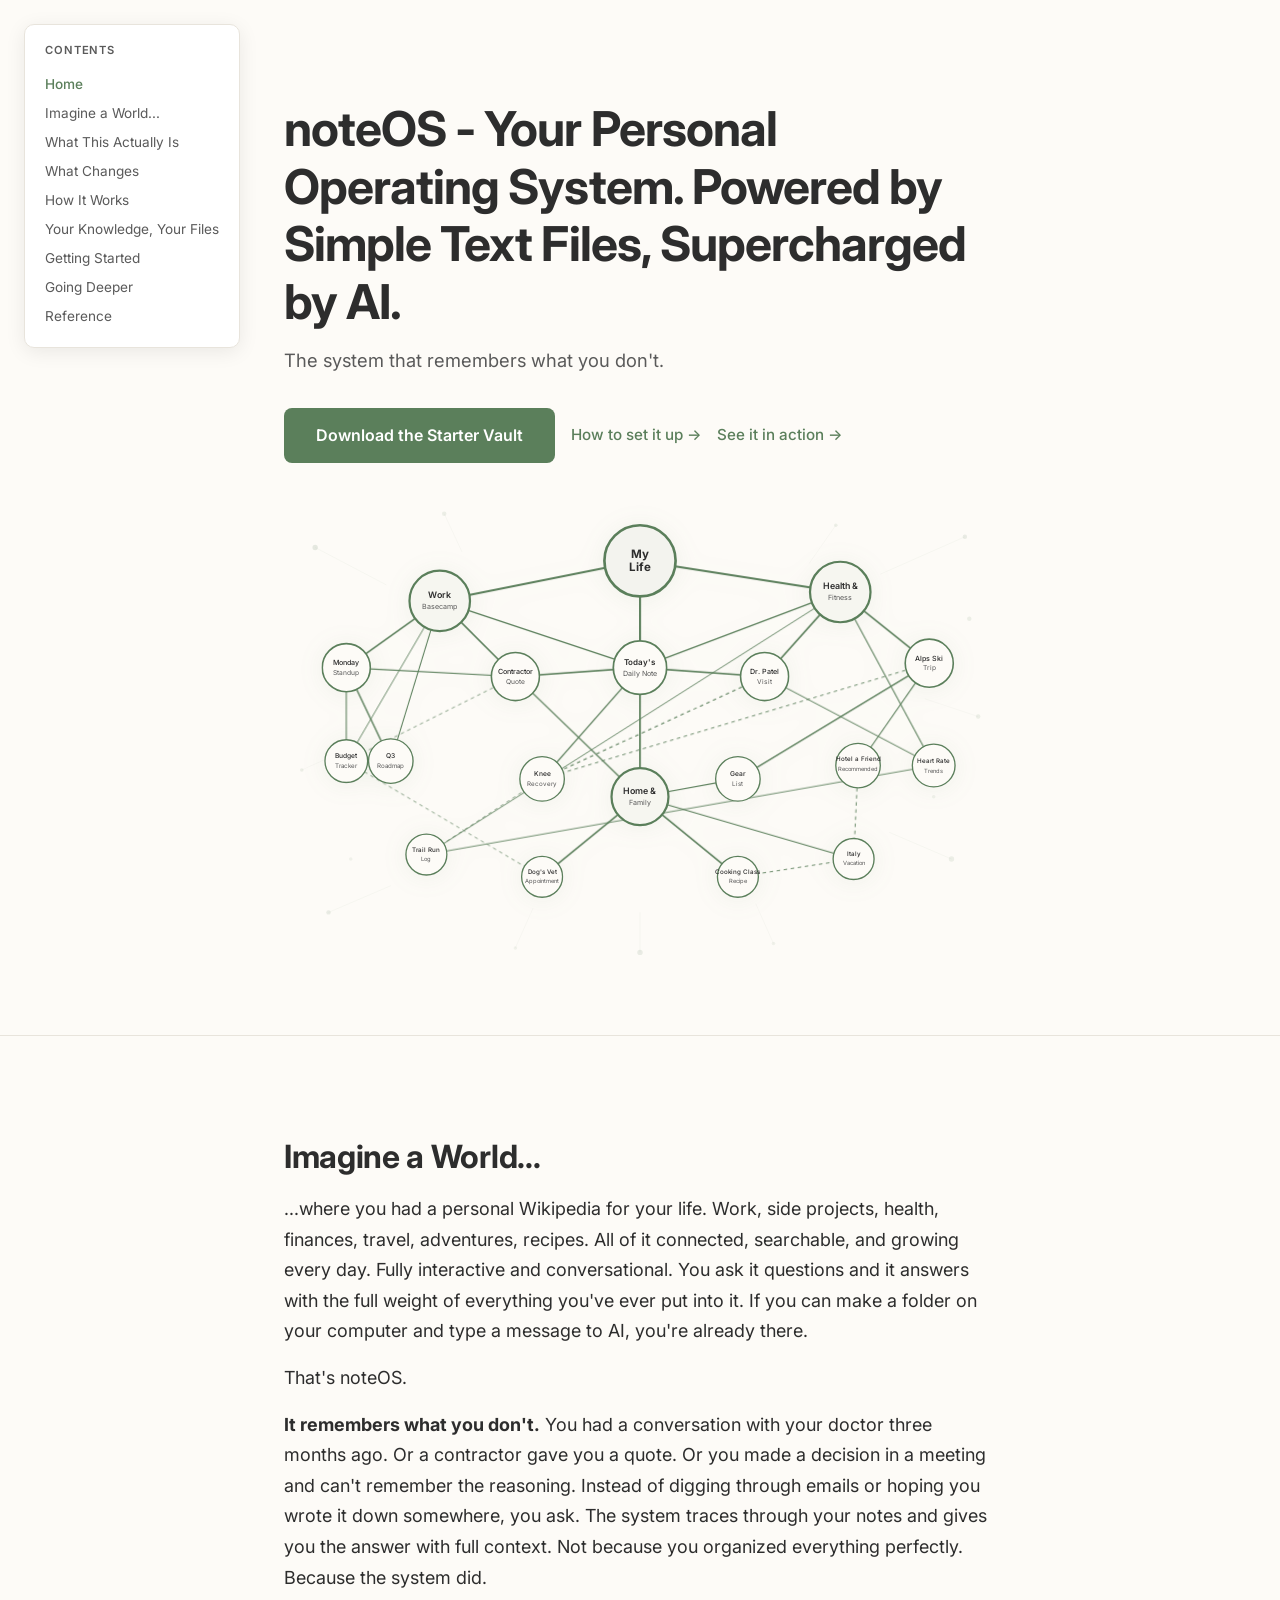
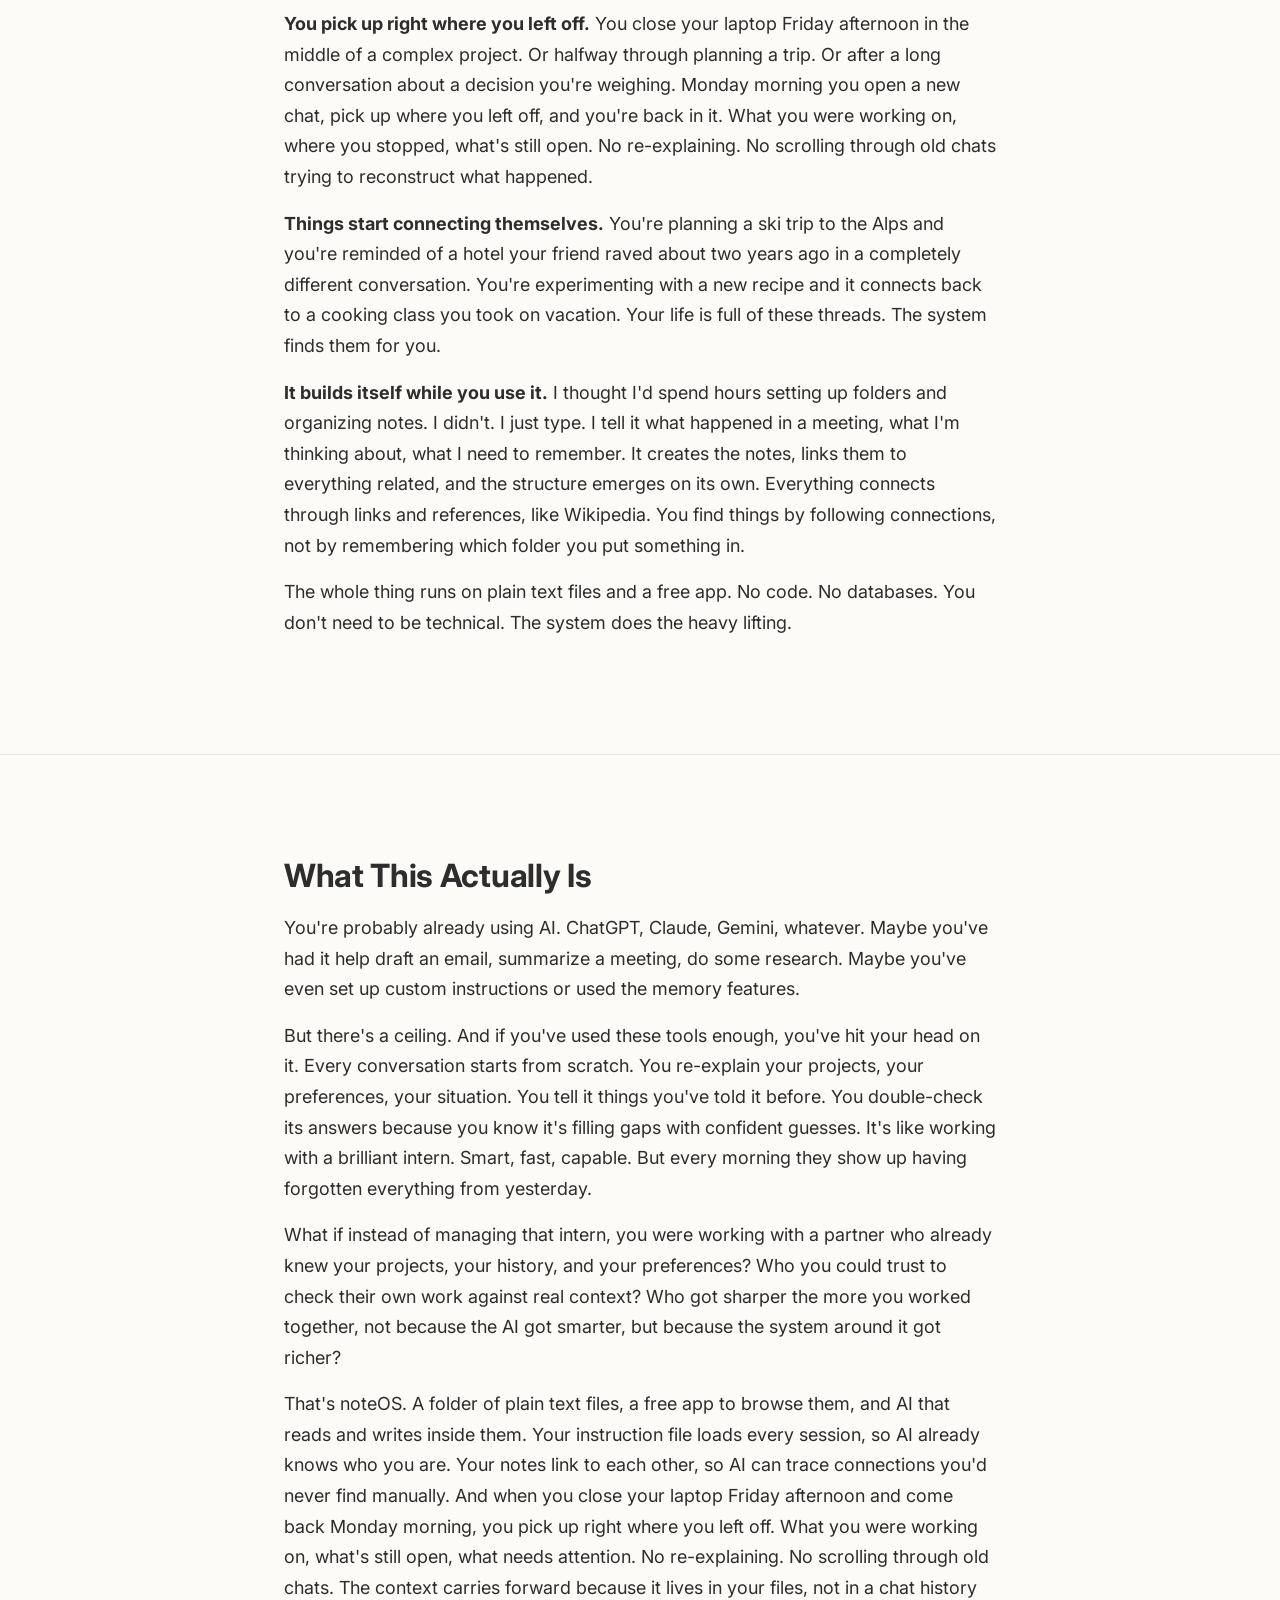
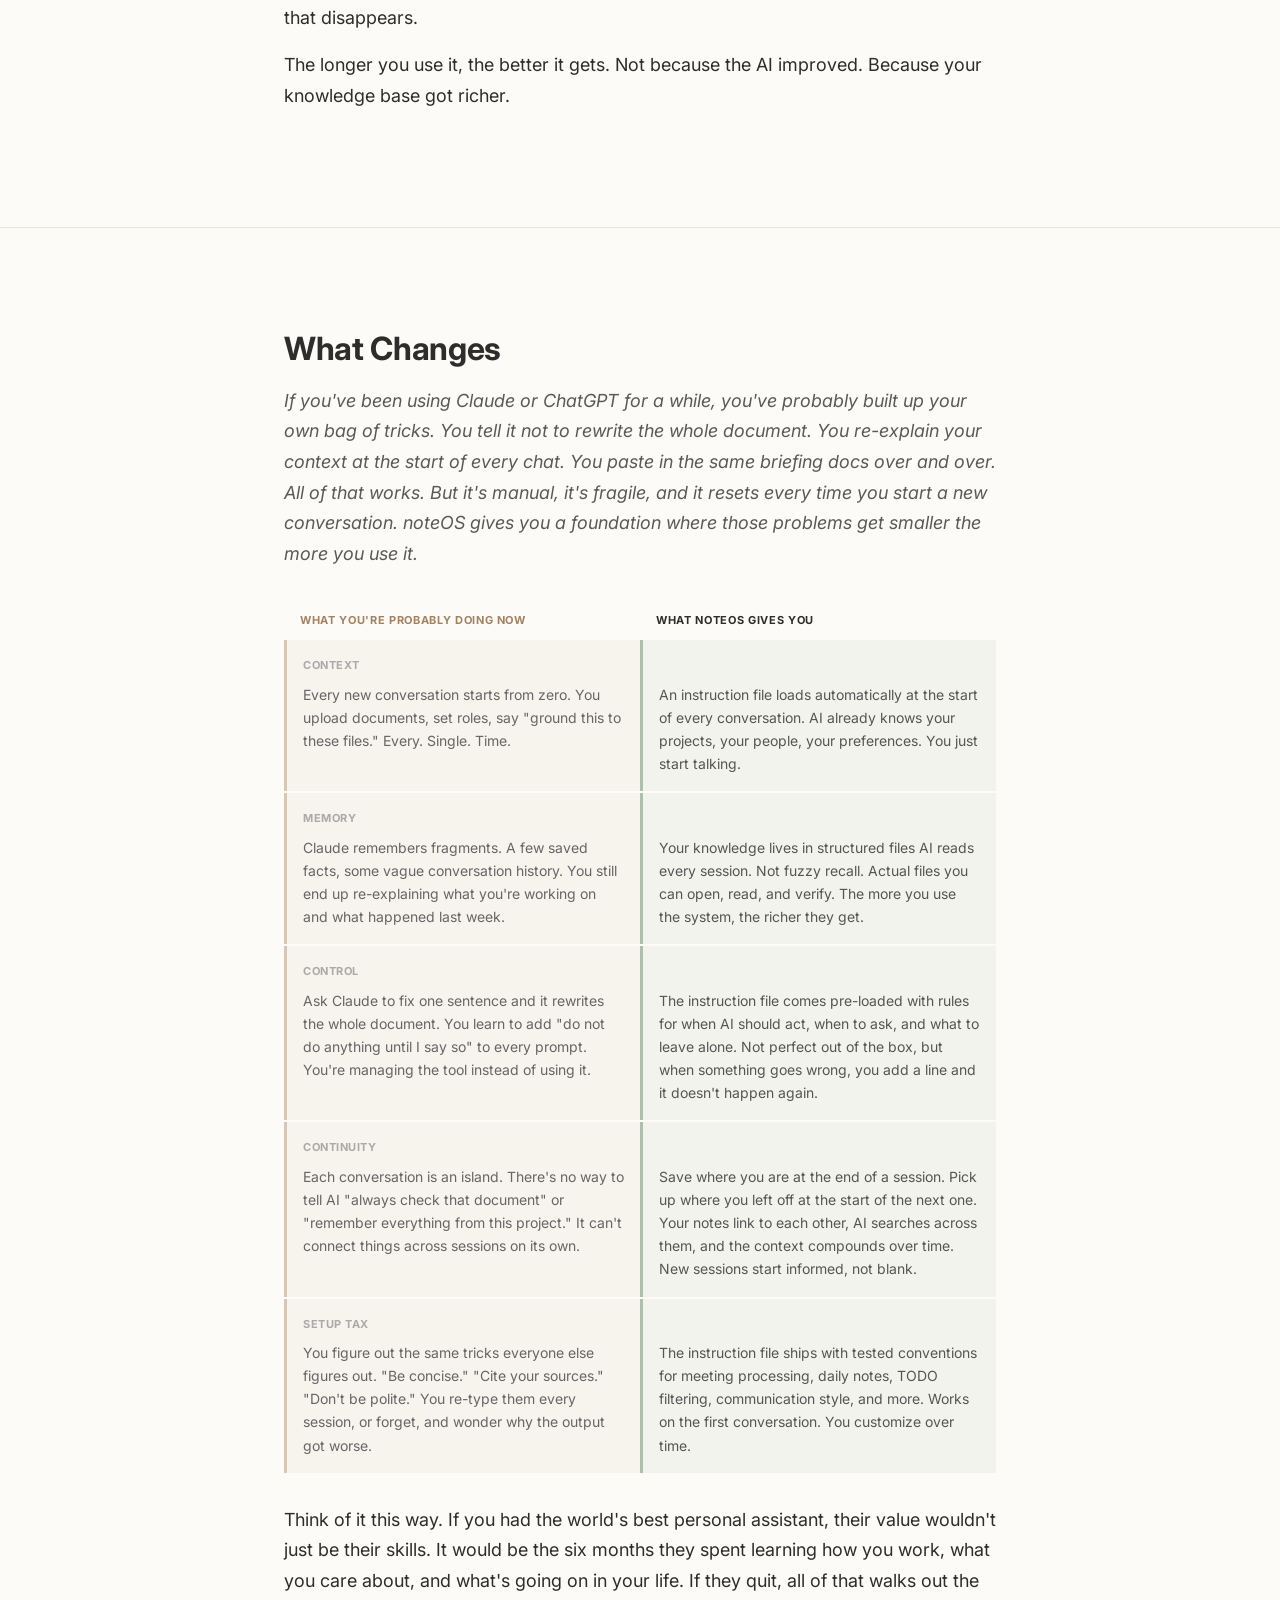
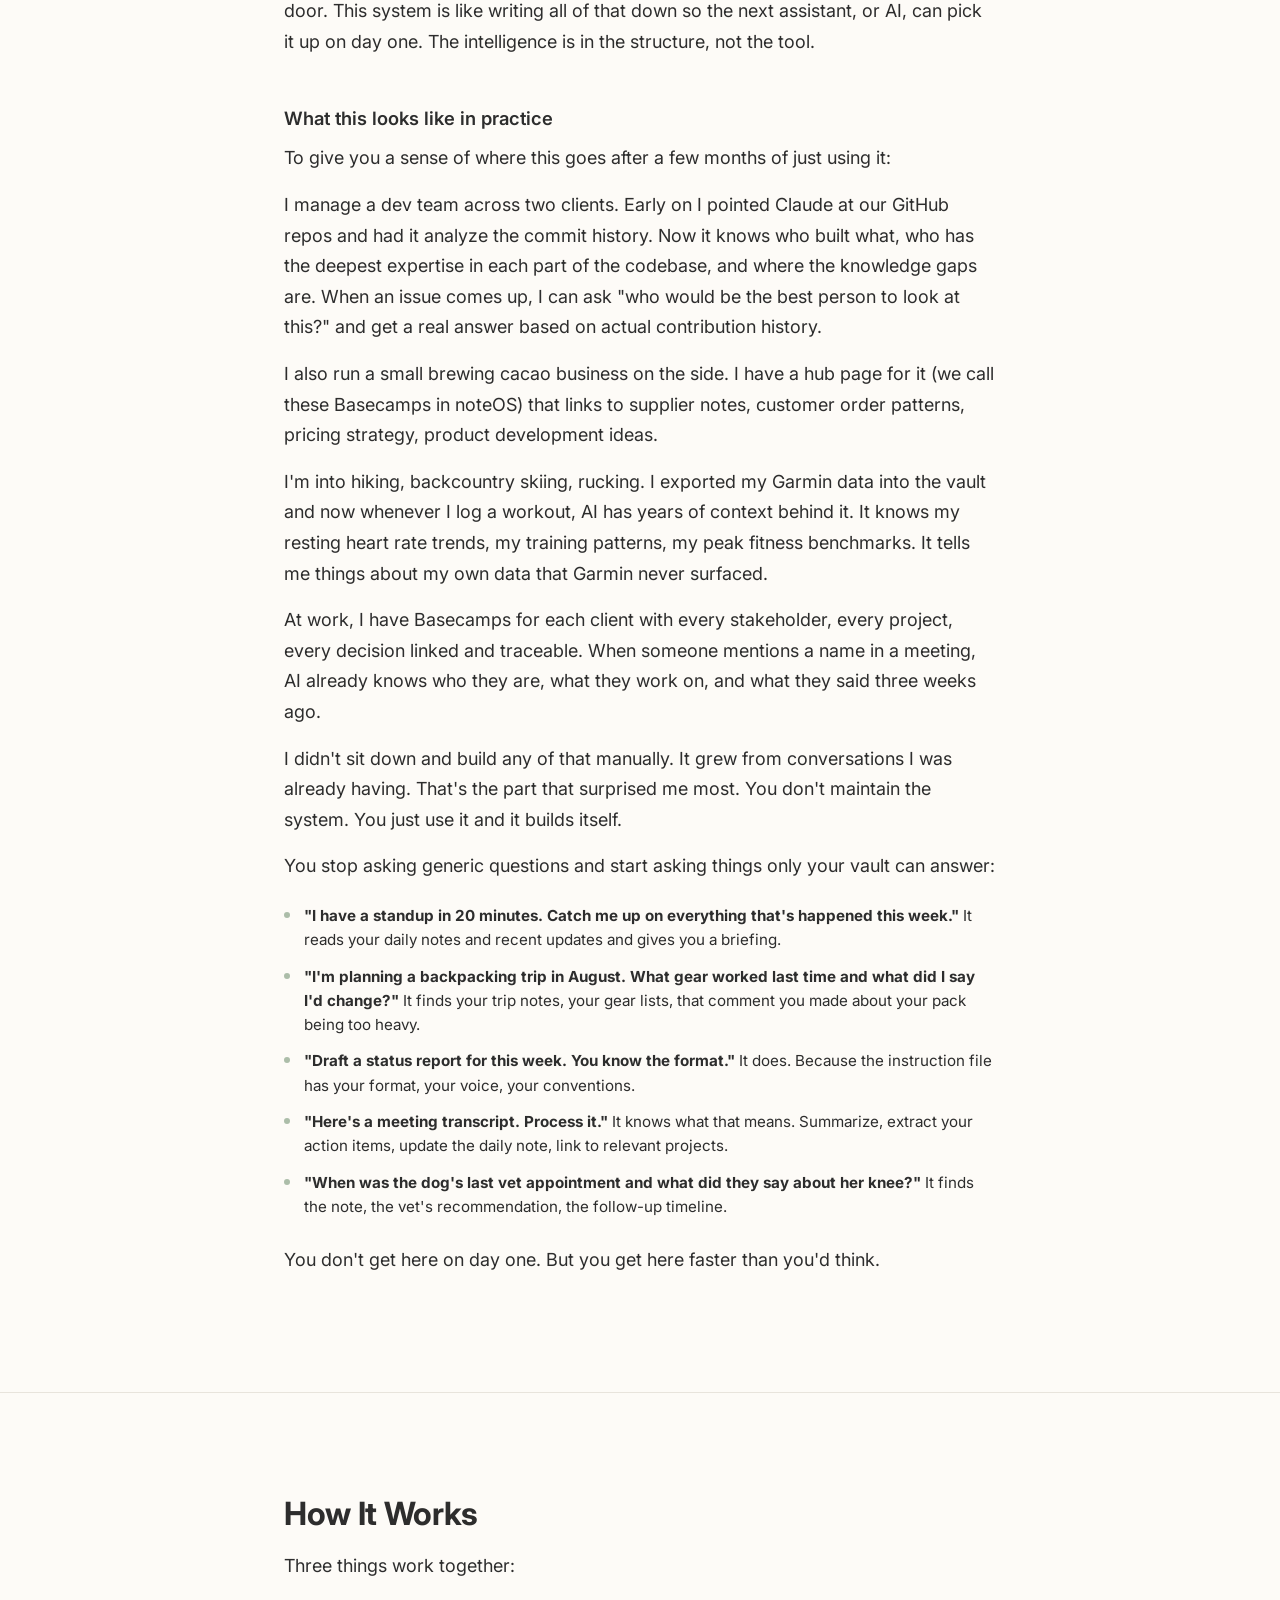
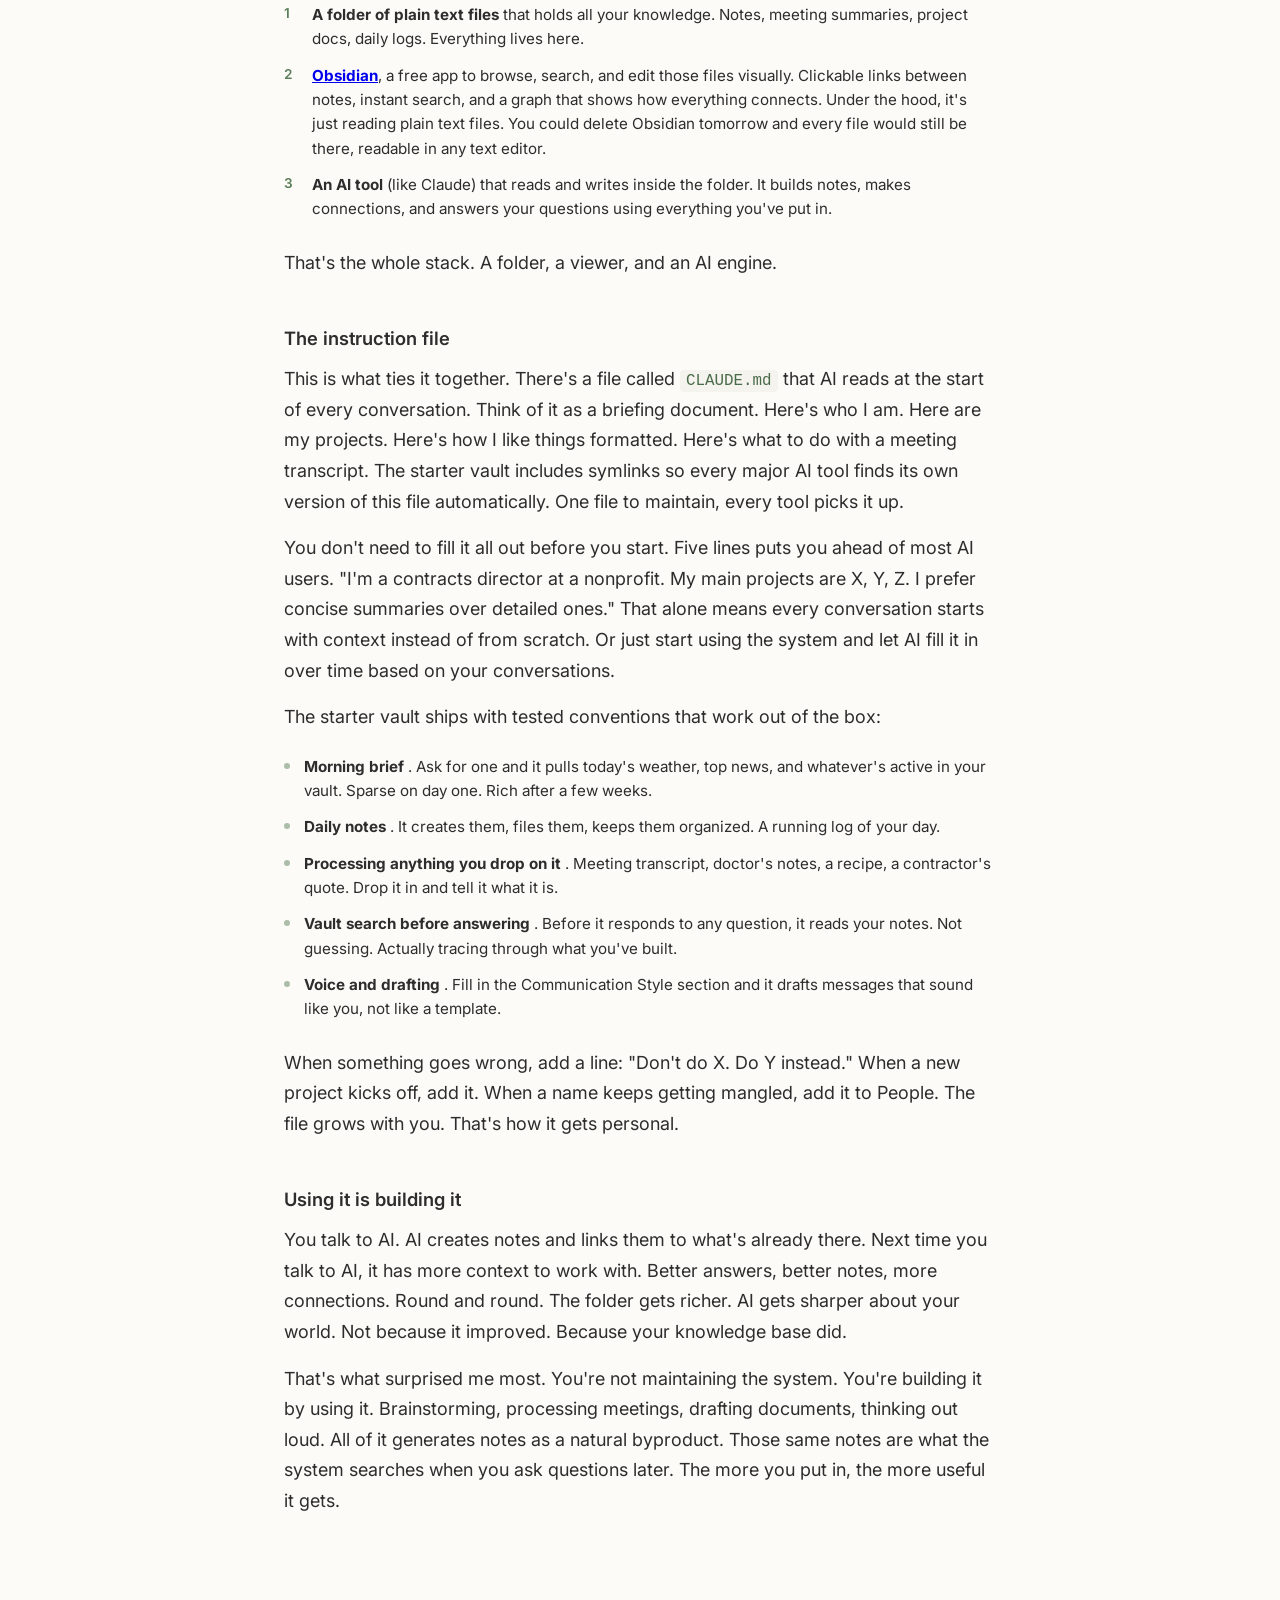
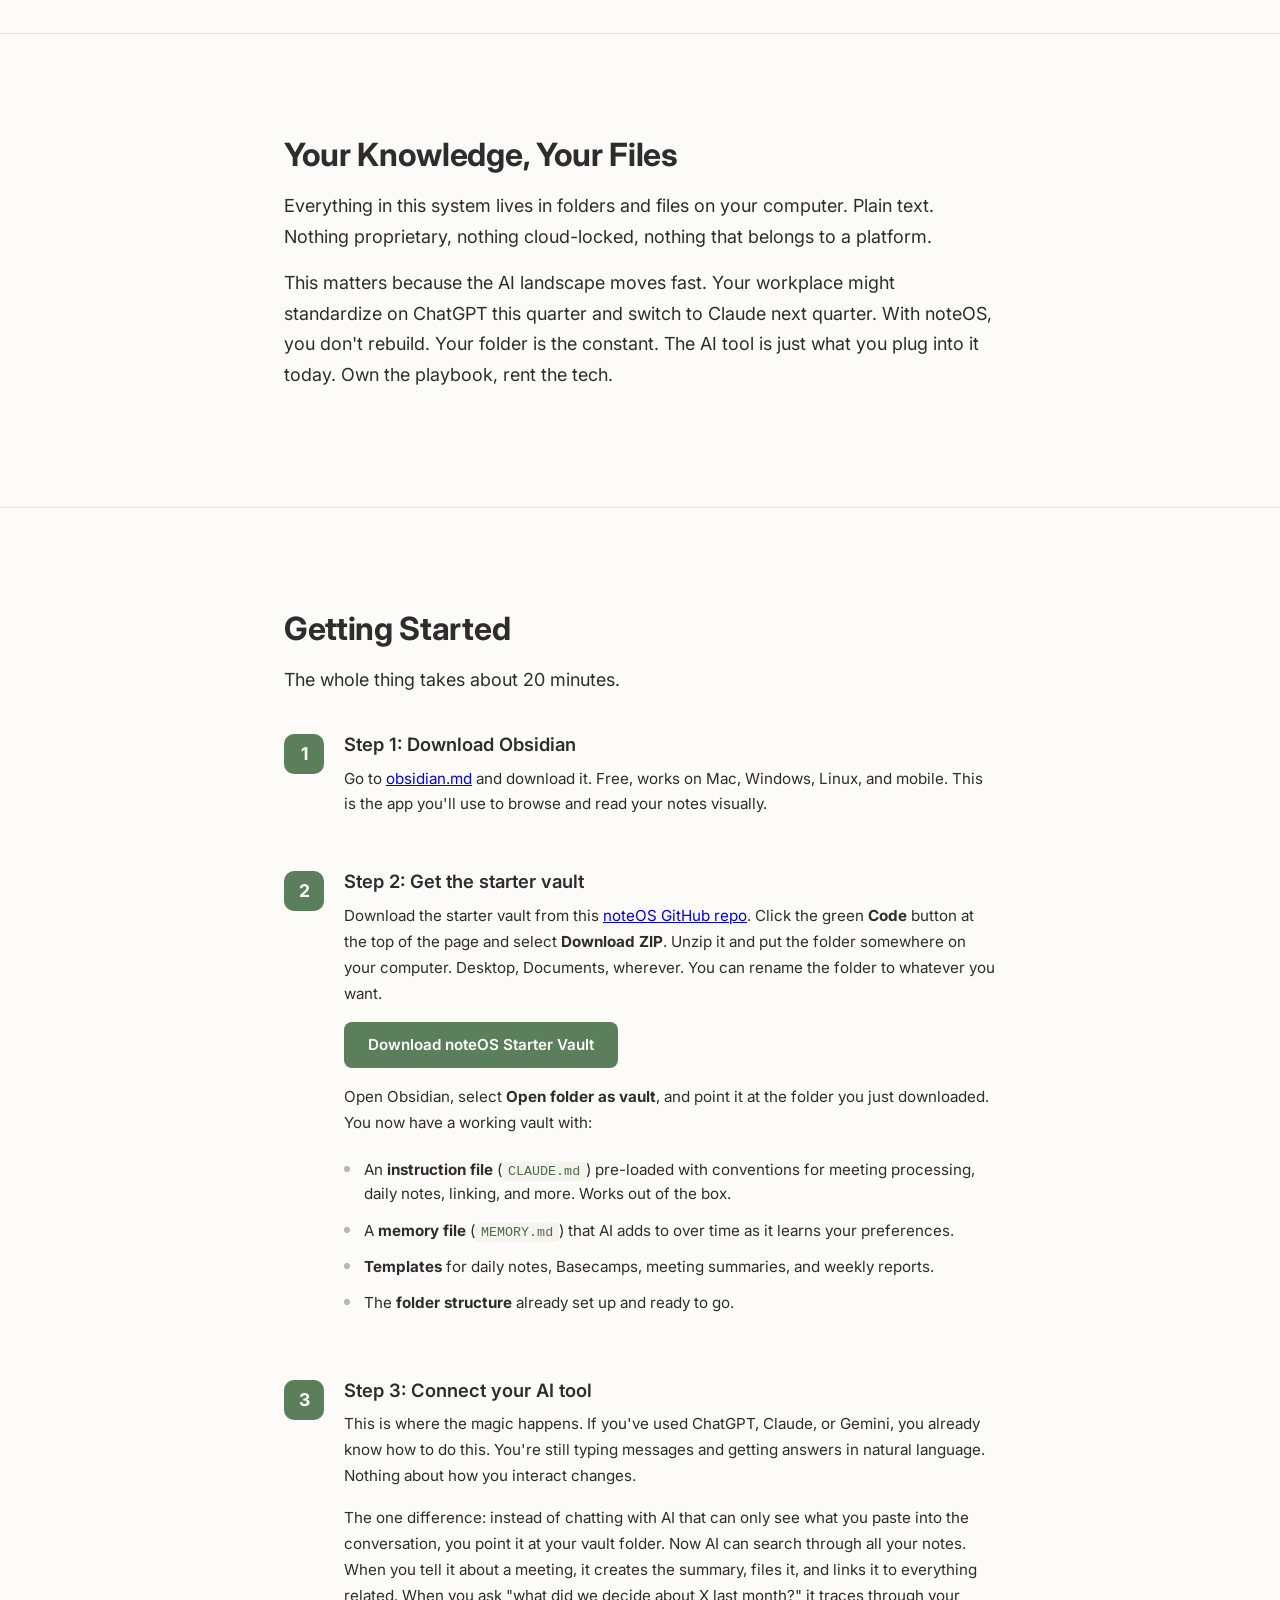
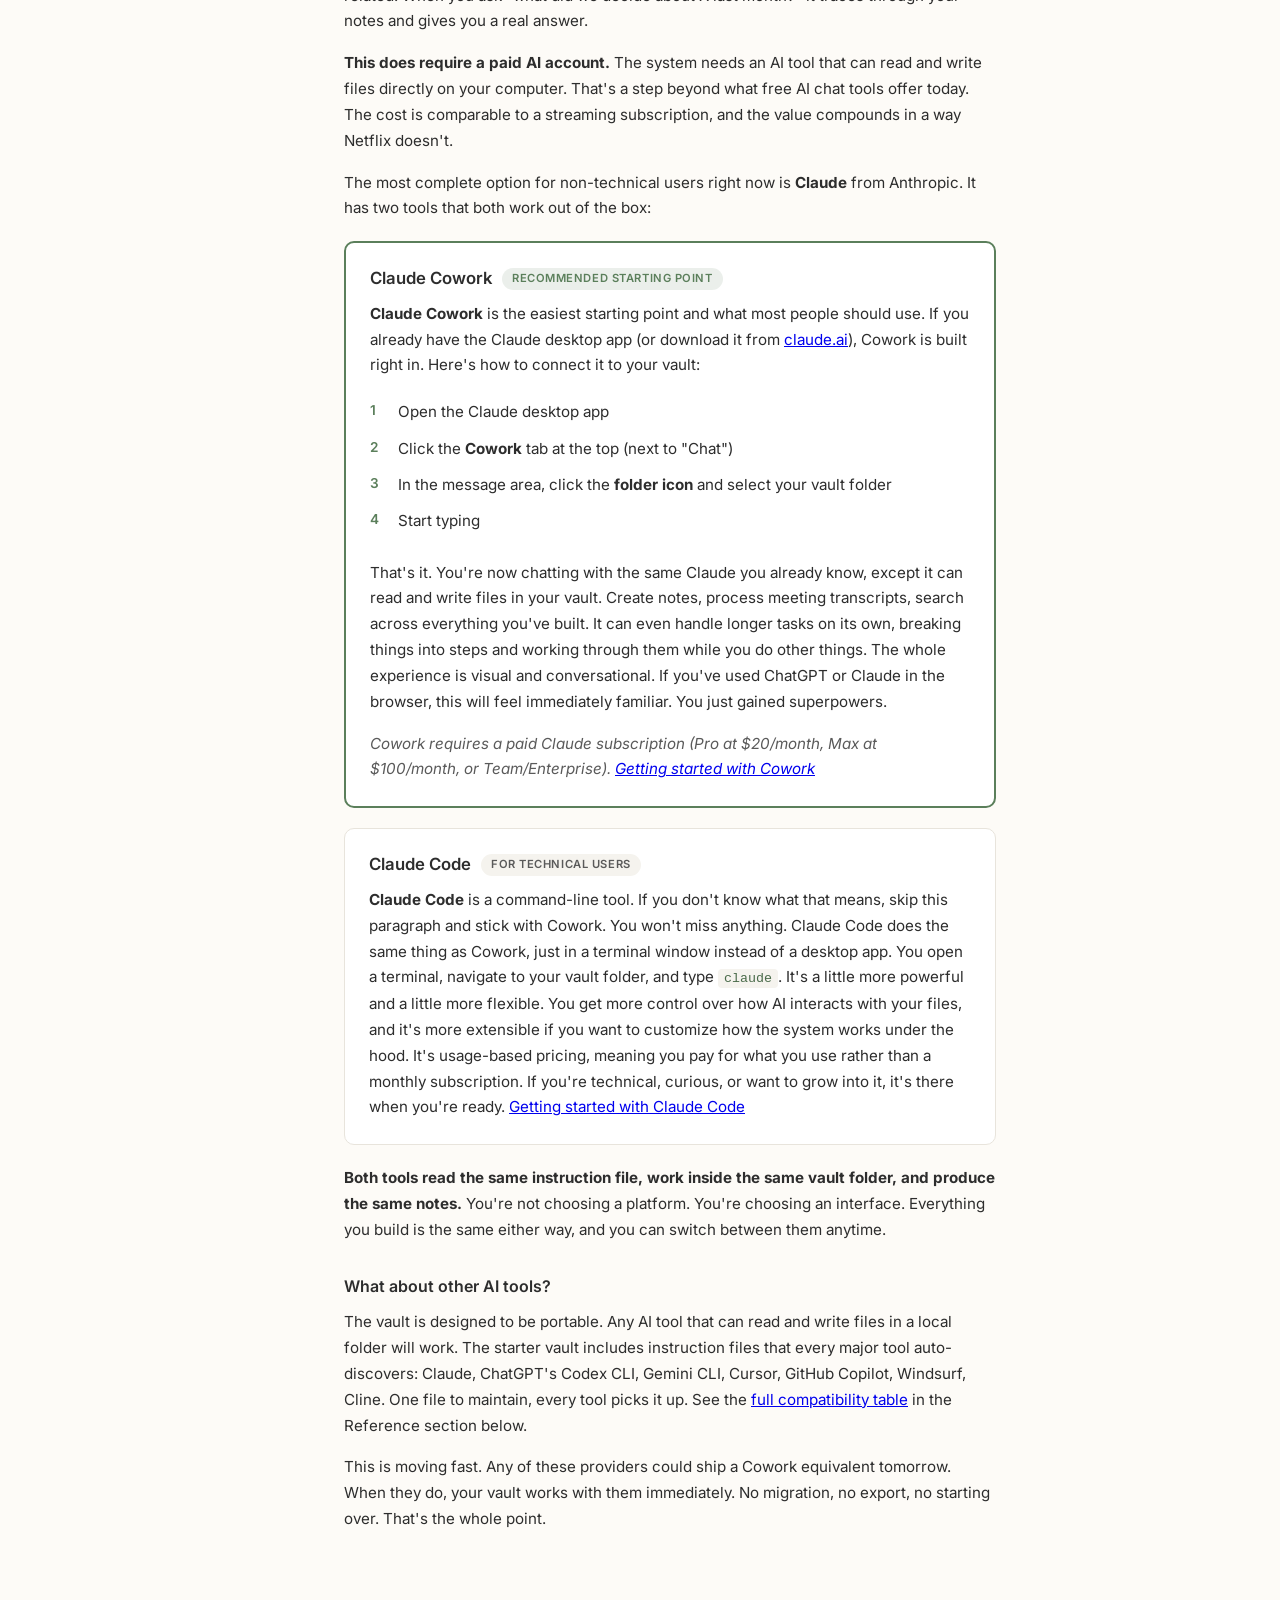
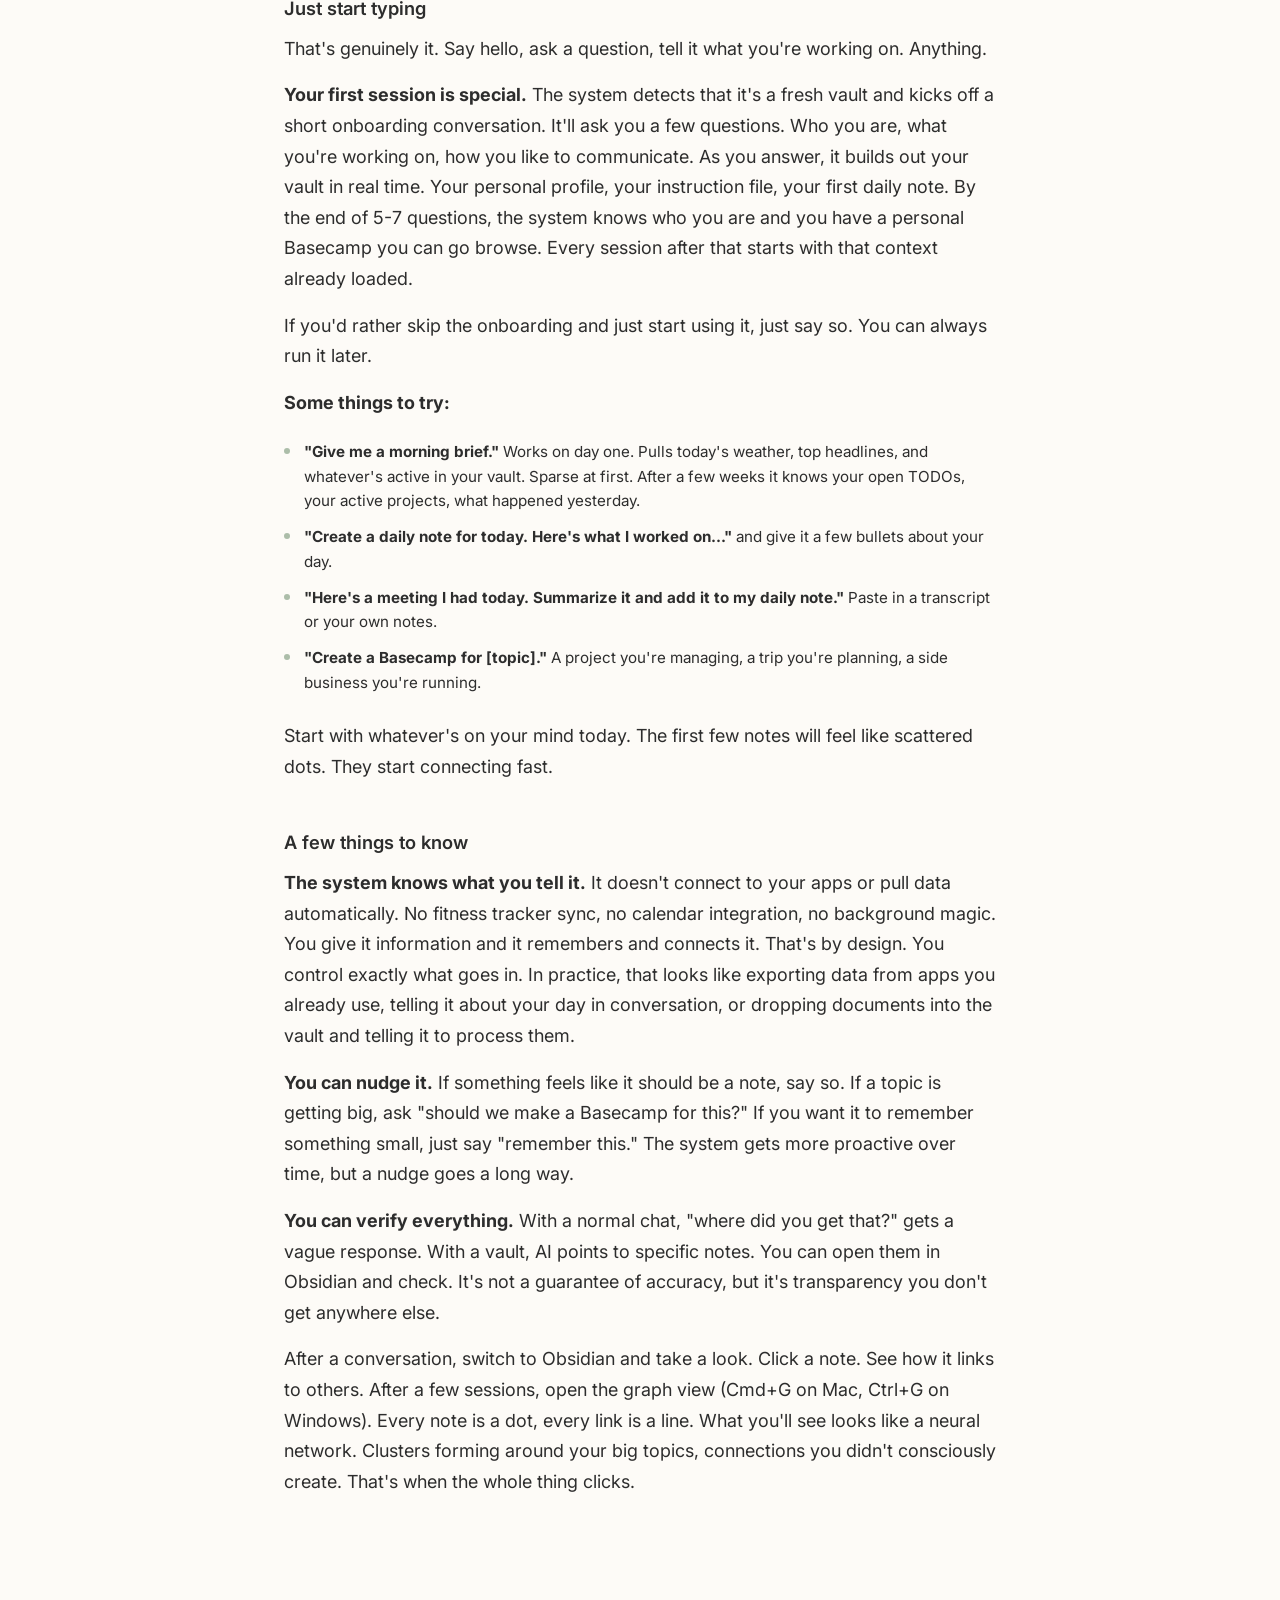
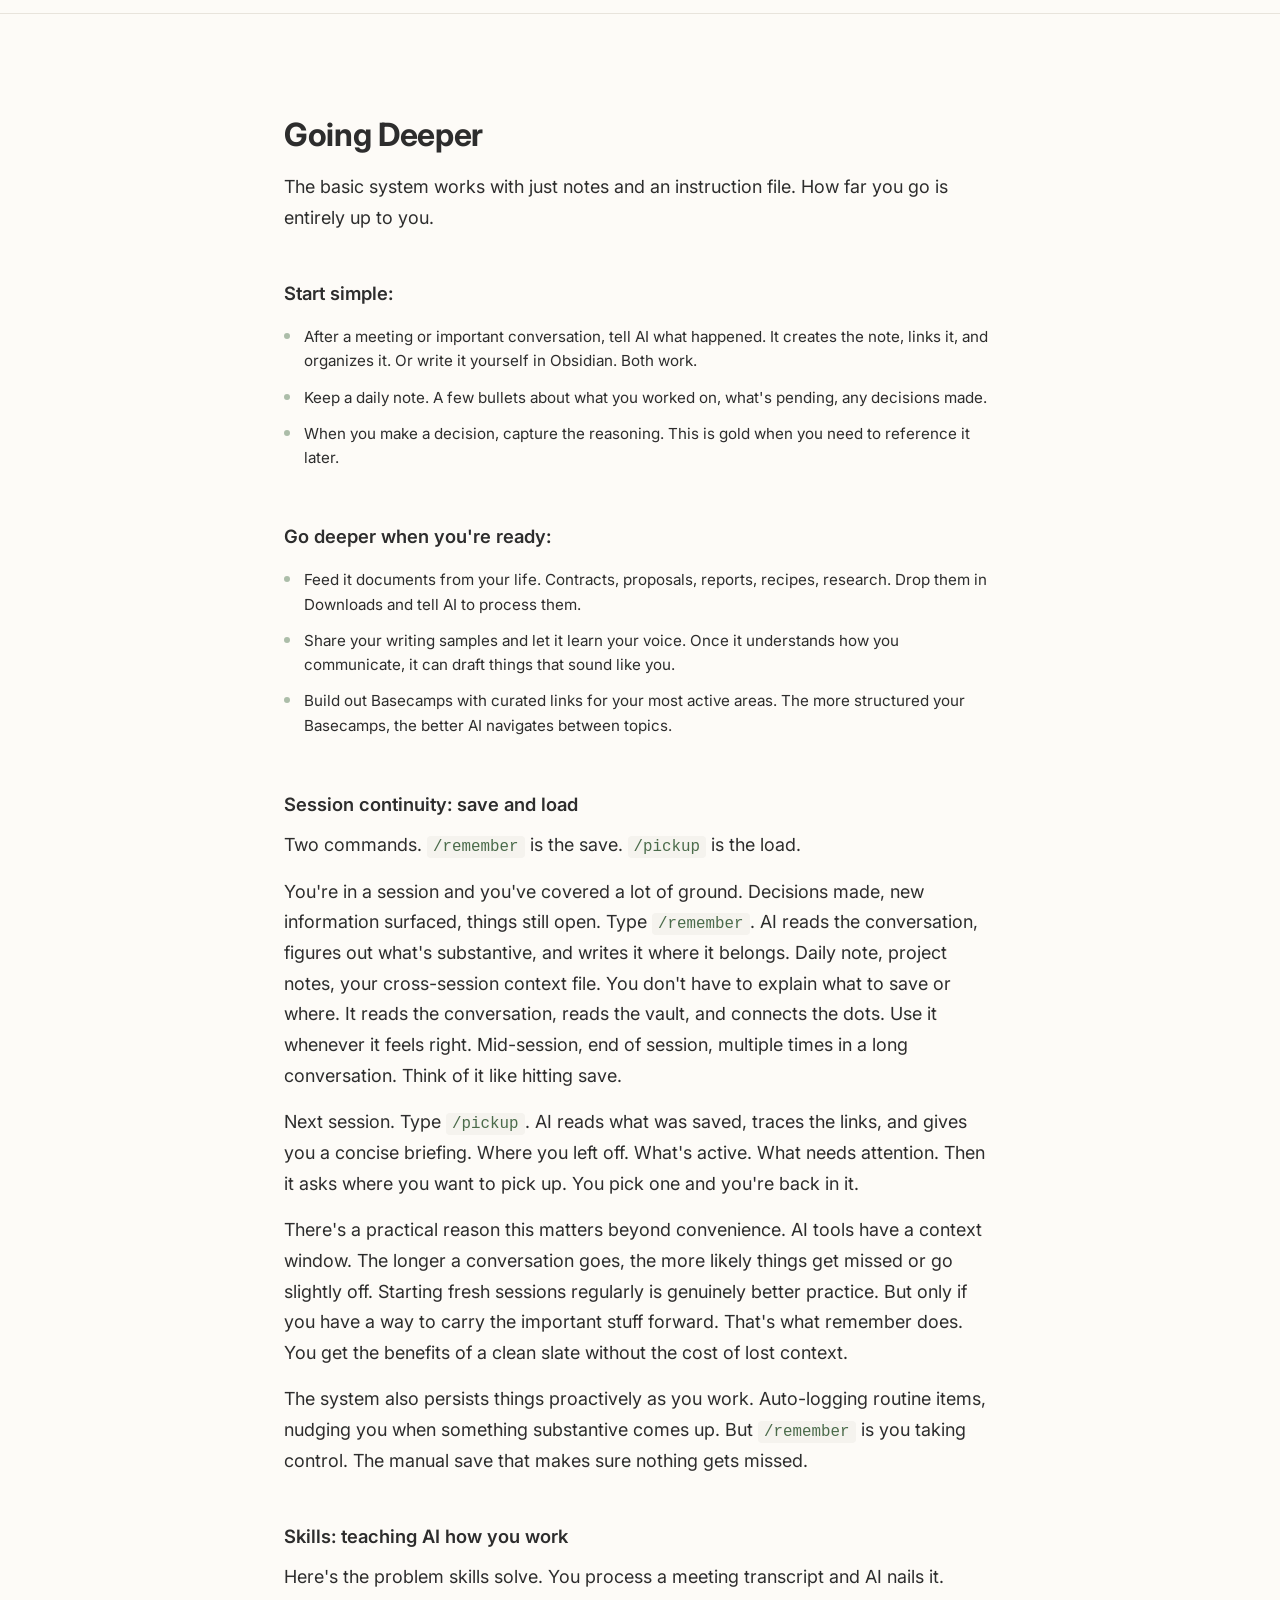
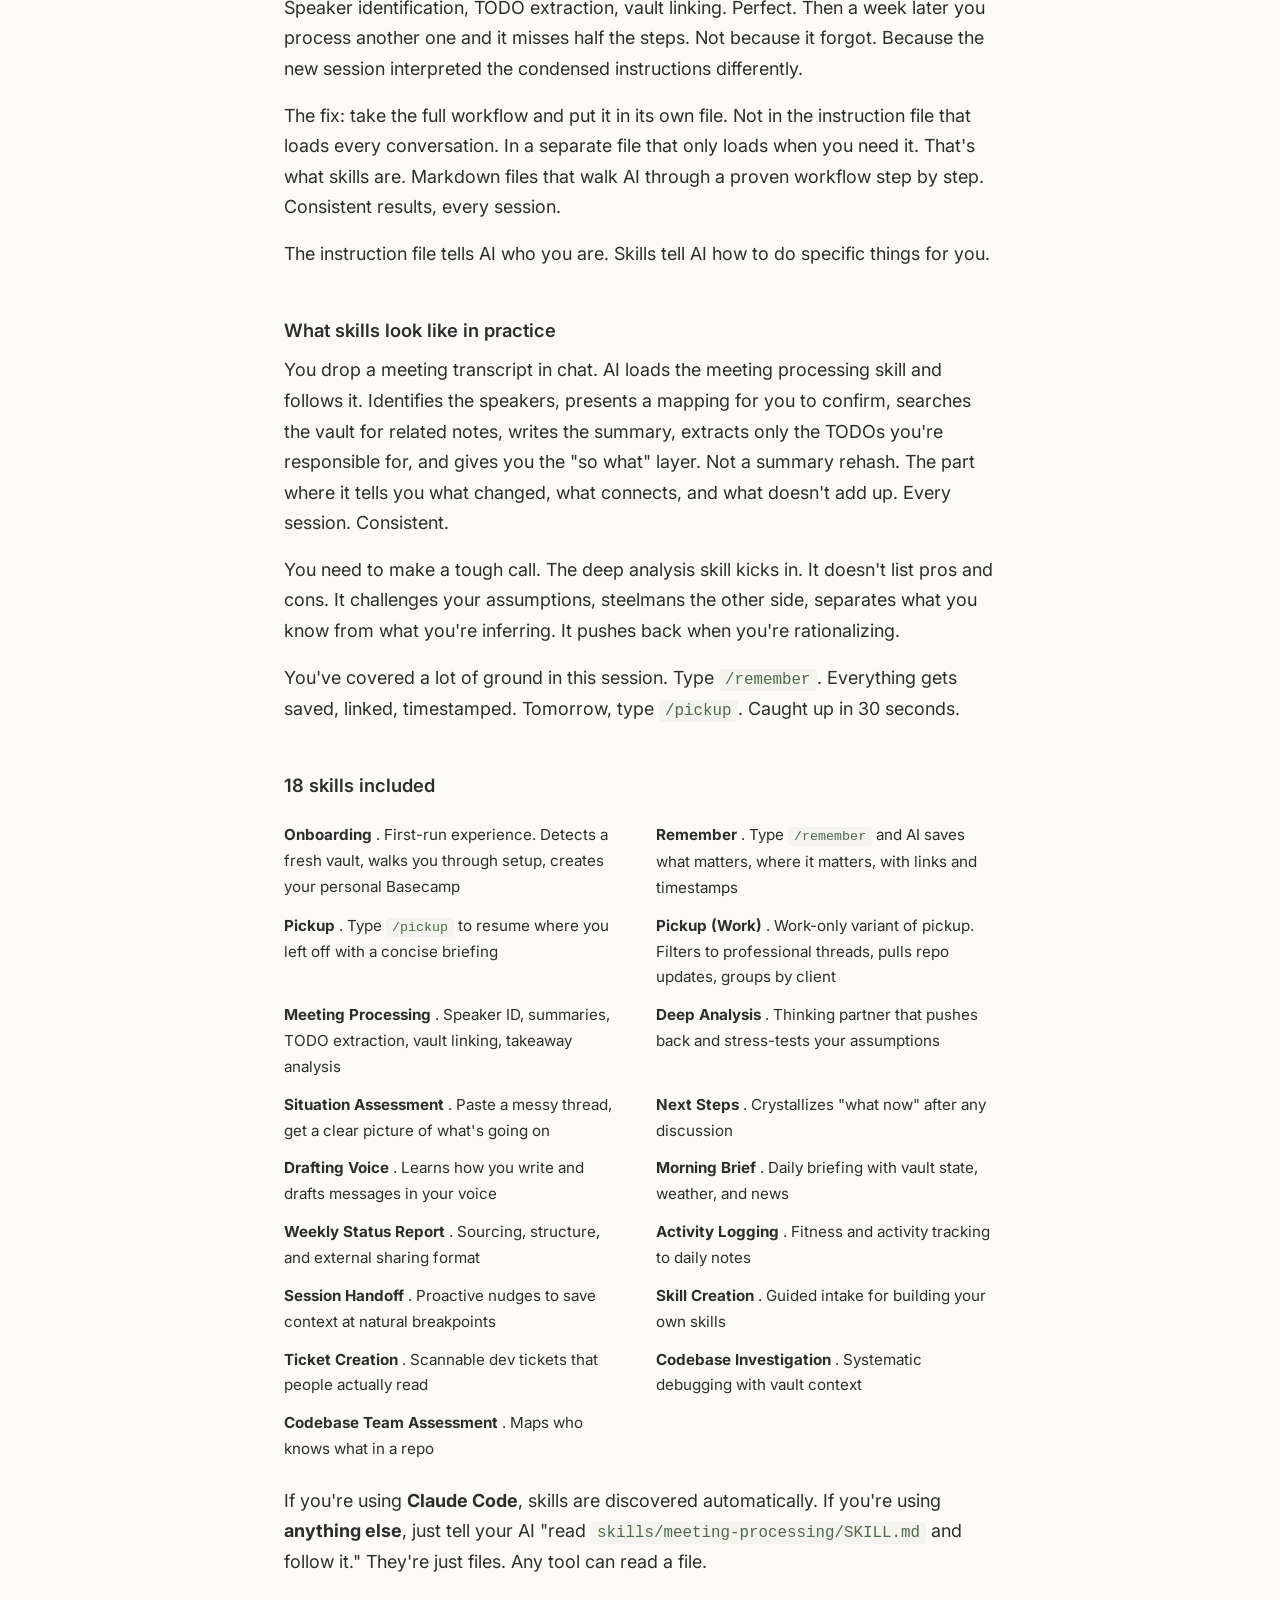
==== commit 27e77962: "feat: add interactive walkthrough page and link from landing page 7-panel scroll-snap walkthrough th" ====
--- a/index.html
+++ b/index.html
@@ -43,6 +43,7 @@
             <div class="cta-group">
                 <a href="https://github.com/BOOMCHOPALAKA/noteOS/archive/refs/heads/main.zip" class="btn-primary">Download the Starter Vault</a>
                 <a href="#getting-started" class="btn-secondary">How to set it up &rarr;</a>
+                <a href="docs/walkthrough.html" class="btn-secondary">See it in action &rarr;</a>
             </div>
         </div>
         <!-- Knowledge graph illustration -->
